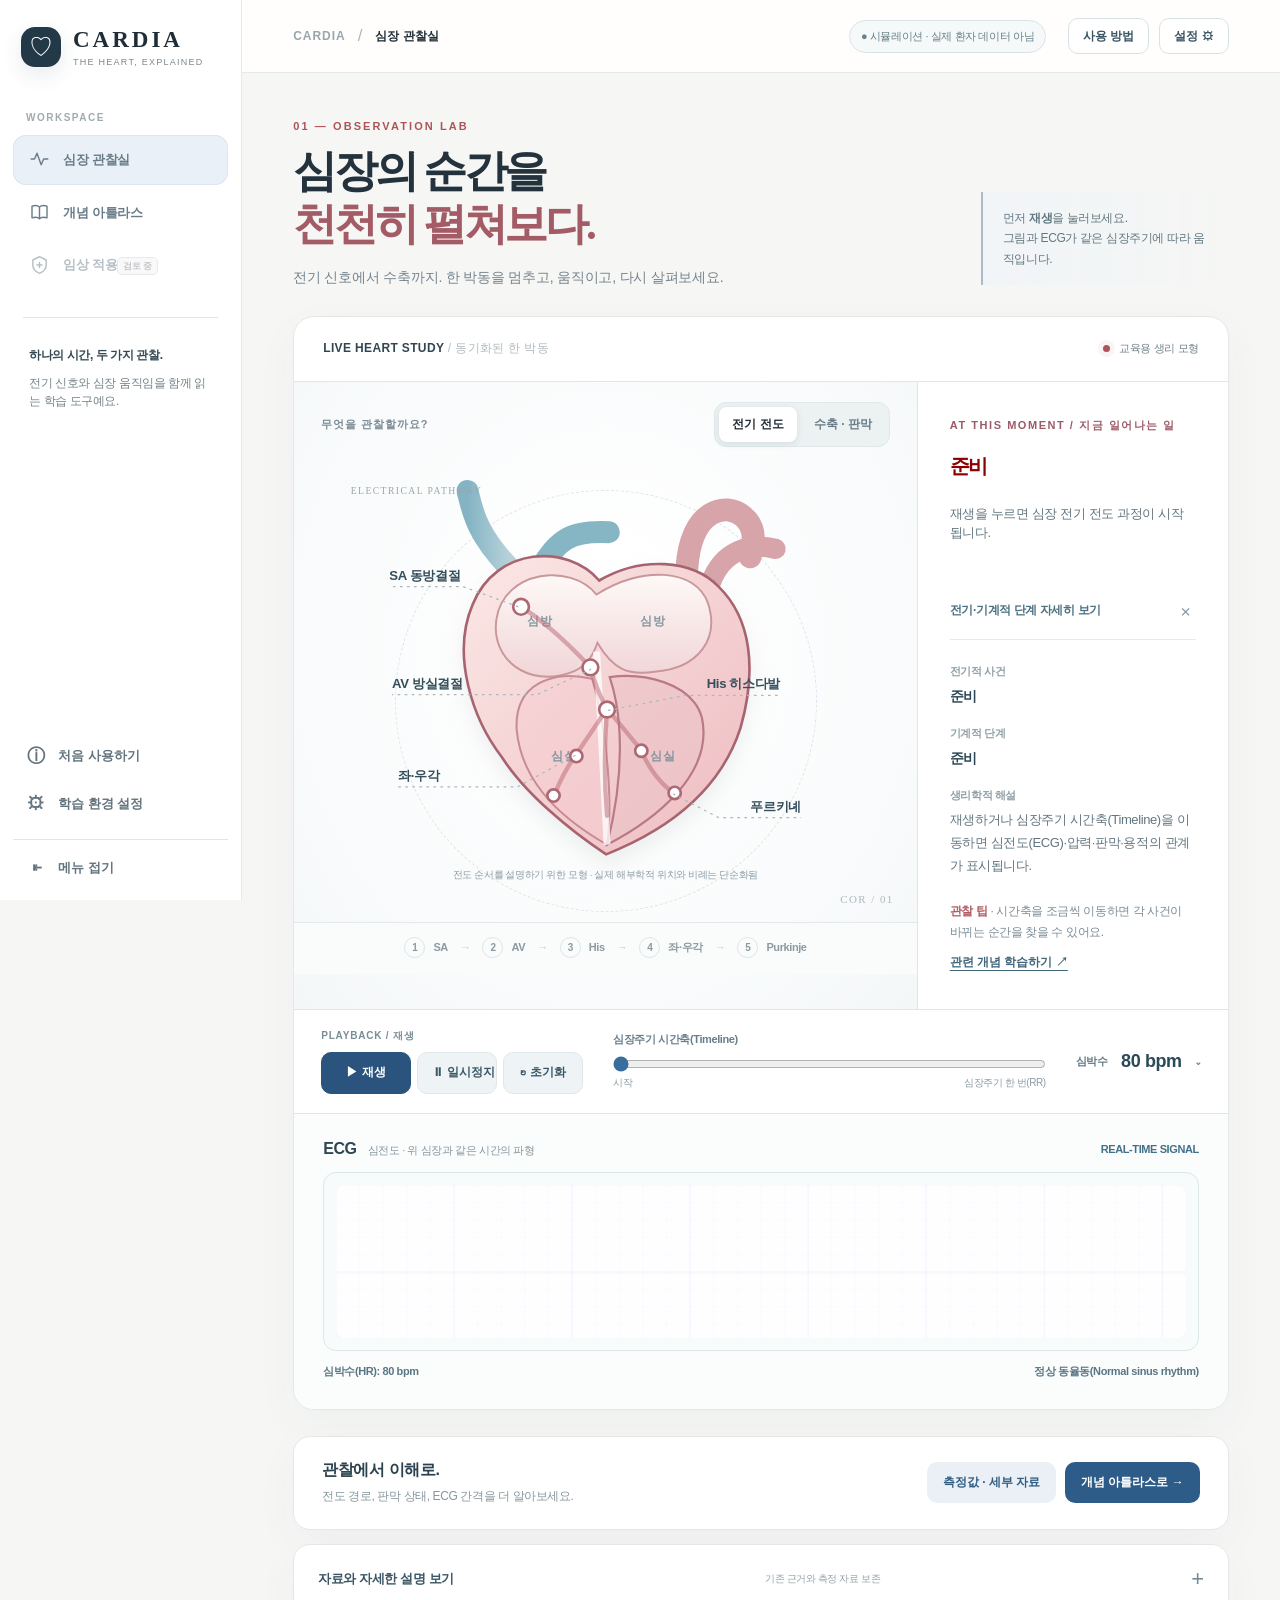
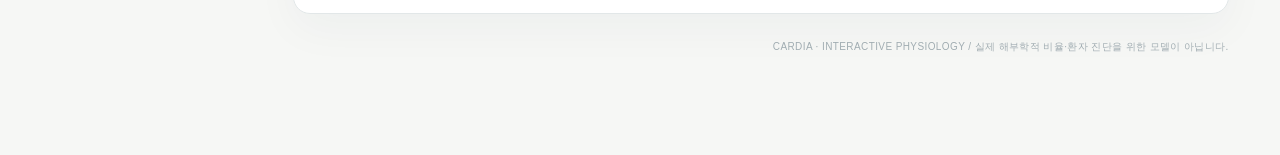
==== prototypes/cardia-v8/index.html @ 33bb4a66 "feat(cardia): add v8 complete interactive preview with inquiry-based learning" ====
<!DOCTYPE html>

<html lang="ko">
<head>
<meta charset="utf-8"/>
<meta content="width=device-width, initial-scale=1.0" name="viewport"/>
<title>CARDIA v7 · New Canvas · Interactive Preview</title>
<style data-original="style.css">

*{box-sizing:border-box}

html,body{margin:0;min-height:100%}

body{
font-family:Arial,"Malgun Gothic",sans-serif;
background:#f4f5f7;
color:#222;
}

.app{
width:100%;
max-width:1500px;
margin:0 auto;
padding:12px 18px 14px;
}

.header{text-align:center;margin-bottom:9px}
.header h1{
margin:0 0 2px;
font-size:clamp(22px,2.1vw,30px);
line-height:1.15;
}
.header p{
margin:0;
color:#666;
font-size:clamp(13px,1.15vw,17px);
}

.main-container{
display:flex;
flex-direction:column;
gap:10px;
}

.card{
background:#fff;
border-radius:10px;
padding:11px 12px;
box-shadow:0 2px 8px rgba(0,0,0,.07);
}

.card h2{
margin:0 0 7px;
padding-bottom:6px;
font-size:16px;
border-bottom:1px solid #ddd;
}

/* =======================
TOP VISUAL AREA
======================= */

.visual-grid{
display:grid;
grid-template-columns:minmax(0,2.15fr) minmax(300px,.85fr);
gap:10px;
align-items:stretch;
}

/* =======================
ECG PANEL
======================= */

.ecg-panel{
min-width:0;
overflow:hidden;
}

.ecg-wrapper{
width:100%;
overflow:hidden;
border-radius:7px;
}

#ecgCanvas{
width:100%;
height:clamp(165px,18vh,205px);
display:block;
background:#111;
border-radius:7px;
box-shadow:inset 0 0 16px rgba(0,255,136,.15);
}

.ecg-info{
display:flex;
justify-content:space-between;
align-items:center;
gap:10px;
margin-top:8px;
font-size:14px;
font-weight:bold;
}

#rhythmStatus{
color:#8b0000;
text-align:right;
}

.ecg-interpretation{
width:100%;
margin:8px auto 0;
display:flex;
gap:4px;
flex-wrap:nowrap;
overflow:hidden;
}

.ecg-item{
min-width:0;
padding:5px 6px;
border-radius:5px;
background:#f5f5f5;
font-size:clamp(9px,.78vw,12px);
white-space:nowrap;
flex:1 1 0;
text-align:center;
}

.ecg-label{
font-weight:bold;
margin-right:3px;
color:#8b0000;
}

.ecg-item.ecg-active{
background:#ffe7e7;
box-shadow:0 0 0 1px rgba(139,0,0,.15);
}

.ecg-item{
border:0;
text-align:left;
font-family:inherit;
color:inherit;
cursor:pointer;
}

.ecg-item:hover{
background:#f2f2f2;
}

.ecg-item:focus-visible{
outline:2px solid #777;
outline-offset:1px;
}

.ecg-item.ecg-selected{
background:#e9eef5;
box-shadow:0 0 0 1px rgba(70,90,120,.22);
}

.ecg-item.ecg-active.ecg-selected{
background:linear-gradient(90deg,#ffe7e7,#e9eef5);
}

.ecg-explanation{
margin-top:8px;
padding:8px 9px;
border:1px solid #e1e1e1;
border-radius:7px;
background:#fafafa;
}

.ecg-explanation-header{
display:flex;
justify-content:space-between;
align-items:baseline;
gap:10px;
}

.ecg-explanation-header span{
font-size:10px;
color:#777;
}

.ecg-explanation-header strong{
font-size:12px;
color:#333;
}

.ecg-explanation p{
margin:5px 0 6px;
font-size:10px;
line-height:1.45;
color:#555;
}

.ecg-explanation-link{
display:flex;
justify-content:space-between;
gap:8px;
font-size:10px;
}

.ecg-explanation-link span{
color:#888;
}

.ecg-explanation-link strong{
color:#8b0000;
}

/* =======================
EMBEDDED CONTROL PANEL
======================= */

.embedded-control-panel{
margin-top:9px;
padding:8px 9px 7px;
border:1px solid #e1e1e1;
border-radius:8px;
background:#fafafa;
}

.main-buttons{
display:flex;
justify-content:center;
gap:3px;
}

button{
padding:7px 19px;
margin:0 2px;
border:0;
border-radius:7px;
background:#333;
color:#fff;
font-size:13px;
cursor:pointer;
transition:.2s;
}

button:hover{background:#555}

.control-title{
margin:0 0 5px;
font-weight:bold;
font-size:14px;
text-align:center;
}

.timeline{margin-top:7px}

#timeSlider{
display:block;
width:94%;
margin:0 auto;
cursor:pointer;
}

.timeline-labels{
width:94%;
margin:2px auto 0;
display:flex;
justify-content:space-between;
font-size:10px;
color:#777;
}

.heart-rate-control{
margin-top:7px;
text-align:center;
}

.heart-rate-slider-wrap{
position:relative;
width:94%;
height:18px;
margin:auto;
}

#heartRateSlider{
position:absolute;
left:0;
top:0;
z-index:3;
width:100%;
margin:0;
cursor:pointer;
}

.normal-range-track{
position:absolute;
left:calc(7px + (100% - 14px) * 0.2);
width:calc((100% - 14px) * 0.2666667);
top:50%;
height:0;
z-index:1;
pointer-events:none;
}

.normal-range-fill{display:none}

.normal-range-track:before,
.normal-range-track:after{
content:"";
position:absolute;
top:-6px;
width:2px;
height:16px;
background:#4d8df7;
border-radius:2px;
}

.normal-range-track:before{left:0}
.normal-range-track:after{right:0}

.heart-rate-scale{
position:relative;
width:94%;
height:16px;
margin:2px auto 0;
font-size:10px;
color:#777;
}

.heart-rate-scale span{
position:absolute;
top:0;
white-space:nowrap;
}

.scale-30{
left:7px;
}

.scale-60{
left:calc(7px + (100% - 14px) * 0.2);
transform:translateX(-50%);
}

.scale-100{
left:calc(7px + (100% - 14px) * 0.4666667);
transform:translateX(-50%);
}

.scale-180{
left:calc(100% - 7px);
transform:translateX(-100%);
}

.normal-range-label{
margin-top:0;
font-size:11px;
color:#666;
}

#heartRateValue{
display:block;
margin-top:1px;
font-size:15px;
color:#8b0000;
}

/* =======================
HEART
======================= */

.heart-panel{
min-width:0;
text-align:center;
display:flex;
flex-direction:column;
align-items:center;
}

#heartSVG{
width:min(100%,390px);
height:auto;
max-height:390px;
}

#heartShape{
fill:#f8d7da;
stroke:#8b0000;
stroke-width:5;
}

#atriaRegion,#ventricleRegion{
fill:#f8d7da;
stroke:#8b0000;
stroke-width:3;
opacity:.85;
transition:fill .2s ease,opacity .2s ease;
}

#heartSVG circle[id]{
fill:#fff;
stroke:#333;
stroke-width:3;
transition:fill .15s ease,stroke .15s ease;
}

#heartSVG line{
stroke:#444;
stroke-width:5;
stroke-linecap:round;
transition:stroke .15s ease,stroke-width .15s ease;
}

#heartSVG text{
font-size:18px;
font-weight:bold;
fill:#333;
}

#atriaLabel,#ventricleLabel{
font-size:16px;
fill:#555;
pointer-events:none;
}

.active-node{
fill:#ffd700!important;
stroke:#ff6600!important;
stroke-width:5!important;
}

.active-path{
stroke:#ff0000!important;
stroke-width:8!important;
}

.conduction-pulse,
.conduction-branch-pulse{
fill:#fff200;
stroke:#ff6600;
stroke-width:3;
pointer-events:none;
filter:drop-shadow(0 0 5px rgba(255,180,0,.8));
transition:opacity .08s linear;
}

.atria-active{fill:#ffd6a5!important;opacity:1!important}
.ventricles-active{fill:#ef9a9a!important;opacity:1!important}
.ventricles-recovery{fill:#f5c6cb!important;opacity:.95!important}

/* =======================
NEW INFORMATION AREA
======================= */

.info-grid{
display:grid;
grid-template-columns:minmax(0,1.25fr) minmax(0,1.75fr);
gap:10px;
}

.placeholder-panel{
min-height:128px;
}

.placeholder-panel h2{
font-size:15px;
}

.measurement-list{
display:grid;
grid-template-columns: minmax(0,1fr) minmax(0,1fr);
gap:5px 12px;
}

.measurement-list .measurement-item{
display:block;
min-width:0;
padding:6px 7px;
background:#f7f7f7;
border-radius:5px;
font-size:12px;
}

.measurement-row{
display:flex;
justify-content:space-between;
align-items:center;
gap:8px;
}

.measurement-list strong{
color:#777;
}

.measurement-list small{
display:block;
margin-top:2px;
font-size:9px;
line-height:1.2;
color:#999;
white-space:nowrap;
}

.placeholder-note{
margin:7px 0 0;
font-size:10px;
color:#999;
}

.event-flow{
display:flex;
align-items:center;
justify-content:center;
gap:8px;
min-height:45px;
}

.event-item{
padding:7px 12px;
border:1px solid #ddd;
border-radius:6px;
background:#f7f7f7;
font-size:12px;
font-weight:bold;
white-space:nowrap;
transition:background .12s ease, box-shadow .12s ease, border-color .12s ease;
}

.event-item.event-active{
background:#ffe7e7;
border-color:#d9a0a0;
box-shadow:0 0 0 1px rgba(139,0,0,.12);
}

.event-flow>span{
color:#888;
font-size:14px;
}

.event-ecg-row{
margin-top:7px;
padding:6px 9px;
background:#f7f7f7;
border-radius:5px;
display:flex;
justify-content:space-between;
font-size:12px;
}

.event-ecg-row strong{color:#8b0000}

.event-sync-status{
margin:6px 0 0;
font-size:10px;
color:#777;
}

/* =======================
CURRENT PHASE
======================= */

.phase-panel{
min-height:175px;
padding:16px 18px;
display:flex;
flex-direction:column;
justify-content:flex-start;
}

.phase-panel h2{
margin:0 0 11px;
padding-bottom:7px;
}

#phaseTitle{
font-size:clamp(19px,1.6vw,24px);
font-weight:bold;
margin-bottom:11px;
color:#8b0000;
line-height:1.25;
}

#phaseDescription{
margin:0 0 14px;
font-size:clamp(13px,1vw,15px);
line-height:1.5;
max-width:1100px;
}

.phase-ecg-link{
margin-top:auto;
padding:9px 12px;
border-radius:7px;
background:#f8f8f8;
display:flex;
justify-content:space-between;
align-items:center;
font-size:13px;
min-height:36px;
}

.phase-ecg-link span{color:#666}
#phaseECG{color:#8b0000}

/* =======================
RESPONSIVE
======================= */

@media(min-width:900px){
.visual-grid{
min-height:52vh;
}
.ecg-panel,.heart-panel{
height:100%;
}
}

@media(max-width:899px){
.visual-grid{
grid-template-columns:1fr;
}
.info-grid{
grid-template-columns:1fr;
}
.heart-panel{
min-height:360px;
}
}

@media(max-width:700px){
.app{padding:9px}
.visual-grid,.info-grid{gap:8px}
.card{padding:10px}
.ecg-info{font-size:12px}
.ecg-interpretation{overflow-x:auto}
.ecg-item{flex:0 0 auto;font-size:11px}
#ecgCanvas{height:155px}
.event-flow{justify-content:flex-start;overflow-x:auto}
.event-item{flex:0 0 auto}
.ecg-explanation-header{align-items:flex-start;flex-direction:column;gap:2px}
.main-buttons{flex-wrap:wrap}
}


/* =======================
v1.6 UI PATCH 2
Compact Controller + ECG View
======================= */

.ecg-panel {
    display: flex;
    flex-direction: column;
}

#ecgCanvas {
    /* More vertical room for the actual ECG display */
    height: clamp(220px, 25vh, 285px);
}

/* Controller is compact and horizontal */
.embedded-control-panel.compact-controller {
    margin-top: 10px;
    padding: 7px 9px;
}

.controller-layout {
    display: grid;
    grid-template-columns: 76px minmax(0, 1fr);
    gap: 10px;
    align-items: center;
}

.controller-buttons {
    display: flex;
    flex-direction: column;
    gap: 3px;
}

.controller-buttons button {
    width: 100%;
    min-height: 27px;
    padding: 4px 5px;
    margin: 0;
    font-size: 11px;
    border-radius: 5px;
}

.controller-sliders {
    min-width: 0;
}

.controller-sliders .control-title {
    margin: 0 0 2px;
    font-size: 12px;
}

.controller-sliders .timeline {
    margin: 0;
}

.controller-sliders #timeSlider {
    width: 100%;
    height: 13px;
    margin: 0;
}

.controller-sliders .timeline-labels {
    width: 100%;
    height: 11px;
    margin: 0;
    font-size: 8px;
}

.controller-sliders .heart-rate-control {
    margin-top: 2px;
}

.controller-sliders .heart-rate-slider-wrap {
    height: 15px;
}

.controller-sliders #heartRateSlider {
    height: 13px;
}

.controller-sliders .heart-rate-scale {
    width: 94%;
    height: 12px;
    margin: 0 auto;
    font-size: 8px;
}

.controller-sliders .normal-range-track::before,
.controller-sliders .normal-range-track::after {
    top: -5px;
    height: 14px;
}

.controller-sliders .normal-range-label {
    margin-top: 0;
    font-size: 9px;
    line-height: 1.1;
}

.controller-sliders #heartRateValue {
    margin-top: 0;
    font-size: 13px;
    line-height: 1.1;
}

/* Keep the lower placeholder area compact but visible */
.info-grid {
    gap: 10px;
}

.placeholder-panel {
    min-height: 115px;
}

@media (min-width: 900px) {
    .visual-grid {
        min-height: 0;
    }

    .ecg-panel {
        min-height: 0;
    }

    .heart-panel {
        min-height: 0;
    }
}

@media (max-width: 899px) {
    .controller-layout {
        grid-template-columns: 1fr;
    }

    .controller-buttons {
        flex-direction: row;
        justify-content: center;
    }

    .controller-buttons button {
        width: auto;
        min-width: 75px;
    }
}

@media (max-width: 700px) {
    #ecgCanvas {
        height: 175px;
    }
}


/* v1.9: mode only changes the heart diagram; existing ECG UI is preserved. */
.heart-mode-switch{display:flex;gap:4px;padding:3px;border-radius:9px;background:#edf0f4;width:min(100%,300px);margin:3px auto 9px}
.heart-mode-switch button{flex:1;padding:7px 8px;margin:0;border-radius:7px;background:transparent;color:#35404b;font-weight:700;font-size:12px}
.heart-mode-switch button.mode-active{background:#fff;box-shadow:0 1px 3px #0002;color:#172a44}
.heart-mode-switch button:focus-visible{outline:3px solid #3778b6;outline-offset:2px}
#heartSVG[hidden],.mechanical-view[hidden]{display:none!important}
.mechanical-view{width:100%;max-width:420px;margin:0 auto;min-width:0}
#mechanicalSVG{width:100%;height:auto;max-height:350px;overflow:visible;display:block}
#mechanicalSVG .chamber-blue{fill:#d7eefa;stroke:#2078ab;stroke-width:3}
#mechanicalSVG .chamber-red{fill:#f9dddd;stroke:#b54d4d;stroke-width:3}
#mechanicalSVG .chamber text{font-weight:700;fill:#283643;font-size:19px;text-anchor:middle;pointer-events:none}
#mechanicalSVG .flow-tract path{fill:none;stroke-width:9;stroke-linecap:round;stroke-linejoin:round;opacity:.70}
#mechanicalSVG .flow-deoxygenated path{stroke:#328bbd}
#mechanicalSVG .flow-oxygenated path{stroke:#bd5252}
#mechanicalSVG .valve-segment{stroke:#6c7580;stroke-width:8;stroke-linecap:round}
#mechanicalSVG .valve-segment.valve-open{stroke:#228a61;stroke-width:6;stroke-dasharray:6 9}
#mechanicalSVG .valve-segment.valve-closed{stroke:#bd4d4d;stroke-width:9;stroke-dasharray:none}
#mechanicalSVG .flow-dot{opacity:0;pointer-events:none}
#mechanicalSVG .blue-dot{fill:#126ca8;stroke:#fff;stroke-width:1.5}
#mechanicalSVG .red-dot{fill:#b72c46;stroke:#fff;stroke-width:1.5}
#mechanicalSVG .model-caption{font-size:13px;fill:#687586}
#mechanicalSVG .flow-target{font-size:12px;fill:#485464}
.mechanical-readout{padding:8px 9px;border:1px solid #e0e7ee;border-radius:8px;background:#fafcfe;text-align:left}
.mechanical-readout>strong{display:block;color:#172a44;font-size:13px}
.mechanical-readout>p{margin:5px 0;color:#45556a;font-size:11px;line-height:1.45}
.mechanical-stats{display:grid;grid-template-columns:1fr 1fr;gap:5px;margin-top:5px;font-size:11px;color:#1b394d}
.mechanical-stats span{padding:5px 6px;background:#ecf3f8;border-radius:5px}
.mechanical-readout .mechanical-disclaimer{font-size:10px;color:#727c85;margin-bottom:0}
@media(max-width:400px){.mechanical-stats{grid-template-columns:1fr}}


/* v1.10 Patch 3: opt-in chart AFTER the protected v1.9 UI. */
.wiggers-panel{min-width:0;max-width:100%;overflow:hidden}
.wiggers-summary{display:flex;align-items:center;justify-content:space-between;flex-wrap:wrap;column-gap:16px;row-gap:5px;cursor:pointer;list-style:revert;padding:3px 5px;min-height:35px;color:#193e5a}
.wiggers-summary:focus-visible{outline:3px solid #3778b6;outline-offset:3px;border-radius:5px}
.wiggers-summary-title{font-weight:700;font-size:16px}
.wiggers-optional{font-size:11px;font-weight:400;color:#526779;background:#eaf1f7;padding:3px 7px;border-radius:12px;margin-left:6px;white-space:nowrap}
.wiggers-summary-hint{font-size:12px;color:#58697b}
.wiggers-body{max-width:100%;min-width:0;padding-top:8px}
.wiggers-disclaimer{font-size:12px;line-height:1.5;margin:0 1px 8px;color:#445569}
.wiggers-legend{display:flex;flex-wrap:wrap;gap:5px 16px;padding:7px 9px;margin-bottom:7px;background:#f5f8fb;border-radius:6px}
.wiggers-key{display:inline-flex;align-items:center;gap:7px;font-size:12px;color:#27374a;white-space:nowrap}
.wiggers-key-line{display:inline-block;width:19px;min-width:19px;border-top:3px solid currentColor}
.wiggers-chart-scroll{min-width:0;max-width:100%;width:100%;overflow-x:auto;overflow-y:hidden;border:1px solid #e2e8ef;border-radius:7px;background:white}
.wiggers-chart-scroll:focus-visible{outline:3px solid #3778b6;outline-offset:2px}
#wiggersChart{display:block;width:100%;min-width:720px;height:auto;min-height:260px}
.wiggers-band{fill:#f8fafc;stroke:#e5ebf1;stroke-width:1}
.wiggers-axis line{stroke:#cdd8e2;stroke-width:1;stroke-dasharray:3 6}
.wiggers-plot-labels text{font-size:12px;font-weight:600;fill:#465c74}
.wiggers-trace{stroke-width:3.1}
.wig-ecg{color:#1676b9;stroke:#1676b9}
.wig-la{color:#409b82;stroke:#409b82}
.wig-lv{color:#ca5654;stroke:#ca5654}
.wig-ao{color:#b18826;stroke:#b18826}
.wig-vol{color:#805eb5;stroke:#805eb5}
.wiggers-event-line{stroke:#637a91;stroke-width:1.35;stroke-dasharray:5 6;opacity:.64}
.wiggers-event-dot{fill:#40586c;stroke:white;stroke-width:1.2}
.wiggers-cursor{stroke:#233d5b;stroke-width:2;pointer-events:none;stroke-dasharray:3 2}
.wiggers-event-key{display:flex;flex-wrap:wrap;gap:5px 17px;font-size:11px;color:#526276;margin:7px 1px}
.wiggers-event-key span::before{content:"◆";color:#40586c;padding-right:5px;font-size:9px}
.wiggers-status{display:flex;flex-wrap:wrap;gap:5px 15px;align-items:center;border-radius:7px;background:#eef4f9;padding:8px 10px;font-size:12px;color:#23435a}
.wiggers-status strong{font-size:13px}
.wiggers-footnote{font-size:11px;color:#6b7786;line-height:1.5;margin:7px 1px 2px}
@media(max-width:600px){
 .wiggers-summary{align-items:flex-start}
 .wiggers-summary-hint{font-size:11px}
 .wiggers-optional{display:inline-block;margin-top:4px}
 .wiggers-status{flex-direction:column;align-items:flex-start}
}


/* v1.10 Patch 4 — nonmodal help is a sibling of <details>, not inside <summary>. */
.wiggers-shell{position:relative;min-width:0;max-width:100%}
.wiggers-shell .wiggers-summary{padding-right:50px}
.wiggers-help-button{position:absolute;right:22px;top:15px;z-index:2;
 width:27px;height:27px;border:1px solid #6d869b;border-radius:50%;background:#f3f8fc;
 color:#27455f;font-size:17px;font-weight:700;line-height:1;cursor:pointer}
.wiggers-help-button:hover{background:#e3f0fb}
.wiggers-help-button:focus-visible,.wiggers-help-heading button:focus-visible{
 outline:3px solid #3778b6;outline-offset:2px}
.wiggers-help-popover{position:absolute;z-index:10;right:9px;top:50px;
 width:min(430px,calc(100% - 18px));max-height:min(70vh,540px);overflow-y:auto;
 padding:13px 15px;background:#fff;border:1px solid #9bafc1;border-radius:9px;
 box-shadow:0 6px 25px #1b2e4540;color:#22374d;font-size:12px;line-height:1.55}
.wiggers-help-popover[hidden]{display:none!important}
.wiggers-help-heading{display:flex;justify-content:space-between;align-items:center;gap:10px;font-size:14px}
.wiggers-help-heading button{min-width:29px;min-height:29px;border:0;border-radius:5px;
 background:#eaf1f7;color:#243e53;font-size:21px;cursor:pointer}
.wiggers-help-popover p{margin:9px 0}
.wiggers-help-popover ol{margin:8px 0;padding-left:21px}
.wiggers-help-popover li+li{margin-top:5px}
.wiggers-learning{padding:9px 11px;border:1px solid #dce7f0;border-radius:7px;
 background:#f8fbfd;color:#263f54;margin-top:9px;font-size:12px;line-height:1.55}
.wiggers-learning h3{font-size:13px;margin:0 0 5px}
.wiggers-learning p{margin:5px 0}
.wiggers-learning .wiggers-learning-limit{font-size:11px;color:#56687a;margin-top:8px}
@media(max-width:600px){
 .wiggers-help-button{right:20px;top:15px;min-width:28px;min-height:28px}
 /* Fixed to viewport: inherited v1.9 page overflow can shift the panel left. */
 .wiggers-help-popover{position:fixed;left:12px;right:12px;top:12vh;width:auto;
  max-height:70vh;max-height:70dvh;z-index:100}
}


/* v1.10 Patch 5 — optional medical/nursing learning and reference popovers */
.header-tools{display:flex;justify-content:center;flex-wrap:wrap;gap:7px;margin-top:7px}
.header-tools button{cursor:pointer;min-height:29px;padding:4px 11px;background:#eff4f9;border:1px solid #a9bbc9;border-radius:7px;color:#28465b;font-size:12px;font-weight:700}
.header-tools button:hover{background:#dfedf9}
.header-tools button:focus-visible,.learning-preset-row button:focus-visible,.learning-deep-dive summary:focus-visible,.info-panel button:focus-visible{outline:3px solid #3778b6;outline-offset:2px}
.learning-scenario-panel{border:1px solid #d6e3ef;background:#f8fbff;border-radius:8px;padding:10px 12px;margin:2px 0 10px;line-height:1.55;color:#28435b}
.learning-scenario-panel h3{font-size:13px;margin:0 0 8px}
.learning-scenario-panel strong{display:block;font-size:13px;margin-top:7px}
.learning-scenario-panel p{margin:5px 0;font-size:12px}
.learning-scenario-panel .learning-boundary{font-size:11px;color:#5a6b7c}
.learning-preset-row{display:flex;flex-wrap:wrap;gap:6px}
.learning-preset-row button{border:1px solid #9cb4c9;border-radius:6px;background:white;padding:7px 9px;color:#244961;font-size:12px;font-weight:600;cursor:pointer;min-height:32px}
.learning-preset-row button.learning-preset-active{background:#dfeffc;border-color:#23679a;box-shadow:inset 0 0 0 1px #23679a}
.learning-deep-dive{margin:9px 0;border:1px solid #cbdce9;border-radius:7px;background:#fff;min-width:0}
.learning-deep-dive summary{cursor:pointer;font-size:13px;font-weight:700;padding:11px;color:#234965;line-height:1.5}
.learning-detail{padding:2px 13px 13px;border-top:1px solid #e4edf4;font-size:12px;line-height:1.65;color:#32495b}
.learning-detail h3{margin:9px 0;font-size:14px}
.learning-detail h4{margin:12px 0 4px;font-size:12px;color:#245276}
.learning-detail p{margin:4px 0}
.info-panel{position:fixed;z-index:120;top:80px;right:18px;left:auto;width:min(650px,calc(100vw - 30px));max-height:calc(100vh - 95px);max-height:calc(100dvh - 95px);overflow:auto;padding:15px 17px;background:#fff;border:1px solid #a1b5c7;border-radius:11px;color:#293e50;box-shadow:0 12px 35px #162c4760;font-size:12px;line-height:1.6}
.info-panel[hidden]{display:none!important}
.info-panel-head{display:flex;align-items:center;justify-content:space-between;gap:12px;position:sticky;top:-15px;margin:-15px -17px 12px;padding:12px 16px;background:#f6f9fc;border-bottom:1px solid #d9e5ed;z-index:1}
.info-panel-head h2{margin:0;font-size:16px;color:#1d4663}
.info-panel-head button{cursor:pointer;border:0;background:#e7eff7;color:#1e405b;border-radius:6px;font-size:23px;min-width:32px;min-height:32px}
.info-panel-intro,.info-panel-disclaimer{color:#586b7a}
.patch-group,.guide-section{padding:8px 0;border-bottom:1px solid #e5ecf1}
.patch-group h3,.guide-section h3{margin:2px 0 6px;color:#265371;font-size:13px}
.patch-group p,.guide-section p{margin:6px 0}
@media(max-width:600px){
 .header-tools{margin-top:6px}
 .info-panel{left:12px;right:12px;top:65px;width:auto;max-height:calc(100vh - 80px);max-height:calc(100dvh - 80px);padding:12px}
 .info-panel-head{margin:-12px -12px 10px;top:-12px;padding:10px 12px}
 .learning-preset-row button{flex:1 1 140px}
 .learning-scenario-panel{padding:9px}
}


/* =============================================================
   v1.11: Progressive enhancement. Nothing below applies until
   dashboard-v111.js successfully moves original DOM controls/views.
   ============================================================== */
.dashboard-active .main-container{gap:0}
.dashboard-active .dashboard-v111{display:flex;flex-direction:column;gap:9px;min-width:0}
.dashboard-active .dashboard-v111 > *{min-width:0;max-width:100%}
.dashboard-active .dashboard-commands{padding:8px 12px;display:flex;flex-direction:column;gap:6px}
.dashboard-active .dashboard-commands .embedded-control-panel{padding:0;margin:0}
.dashboard-active .dashboard-commands .controller-layout{
  grid-template-columns:minmax(175px,205px) minmax(0,1fr);align-items:center;gap:14px}
.dashboard-active .dashboard-commands .controller-buttons{flex-direction:row;gap:5px}
.dashboard-active .dashboard-commands .controller-buttons button{
  min-height:35px;min-width:0;font-size:12px}
.dashboard-active .dashboard-presets{display:flex;align-items:center;justify-content:flex-end;
  gap:8px;border-top:1px solid #e4ebf1;padding-top:5px;min-width:0}
.dashboard-active .dashboard-presets-label{font-weight:700;font-size:12px;white-space:nowrap;color:#315169}
.dashboard-active .dashboard-presets .learning-preset-row{gap:6px}
.dashboard-active .dashboard-presets .learning-preset-row button{min-height:31px;padding:4px 10px}
.dashboard-active .dashboard-v111 .dashboard-primary>.ecg-panel{min-height:0;padding:10px 12px}
.dashboard-active .dashboard-v111 .dashboard-primary>.ecg-panel #ecgCanvas{
  height:clamp(145px,19vh,195px)}
.dashboard-active .dashboard-v111 .dashboard-primary>.ecg-panel .ecg-explanation{padding:6px 9px}
.dashboard-active .dashboard-workspace{
  display:grid;grid-template-columns:minmax(0,1.96fr) minmax(310px,1fr);
  gap:9px;align-items:start;min-width:0}
.dashboard-active .dashboard-visual,.dashboard-active .dashboard-inspector{
  min-width:0;max-width:100%;height:100%;padding:10px 12px}
.dashboard-active .dashboard-visual .heart-mode-switch{
  width:100%;max-width:none;margin:0 0 9px;display:flex;gap:5px}
.dashboard-active .dashboard-visual .heart-mode-switch button{
  flex:1;min-height:38px;font-size:13px;cursor:pointer}
.dashboard-active .dashboard-visual .heart-mode-switch button:focus-visible{
  outline:3px solid #3778b6;outline-offset:2px}
.dashboard-active .dashboard-stage{min-width:0;max-width:100%}
.dashboard-active .dashboard-stage>.heart-panel{
  width:100%;box-shadow:none;padding:4px 2px 0;max-width:100%;min-width:0}
.dashboard-active .dashboard-stage>.heart-panel #heartSVG{
  width:min(100%,315px);max-height:315px}
.dashboard-active .dashboard-stage>.heart-panel #mechanicalSVG{
  width:min(100%,365px);max-height:320px}
.dashboard-active .dashboard-stage[data-view="wiggers"]>.heart-panel{display:none}
.dashboard-active .dashboard-stage:not([data-view="wiggers"])>.wiggers-shell{display:none}
.dashboard-active .dashboard-stage>.wiggers-shell{max-width:100%;min-width:0}
.dashboard-active .dashboard-stage .wiggers-panel{
  padding:6px;box-shadow:none;border:1px solid #e1e9f1}
.dashboard-active .dashboard-stage #wiggersChart{min-width:720px}
.dashboard-active .dashboard-stage .wiggers-disclaimer{
  font-size:11px;margin:4px 1px 6px}
.dashboard-active .dashboard-stage .learning-scenario-panel{
  padding:7px 9px;margin:4px 0 7px}
.dashboard-active .dashboard-stage .learning-scenario-panel .learning-preset-row{
  display:none} /* same original buttons are now shared above */
.dashboard-active .dashboard-stage .learning-scenario-panel h3{display:none}
.dashboard-active .dashboard-stage .learning-scenario-panel p{font-size:11px}
.dashboard-active .dashboard-stage .wiggers-footnote{font-size:10px}
.dashboard-active .dashboard-inspector{
  display:flex;flex-direction:column;gap:9px;align-self:stretch}
.dashboard-active .dashboard-inspector-heading{
  font-size:16px;margin:0;border-bottom:1px solid #dce6ef;padding-bottom:8px}
.dashboard-active .dashboard-statuses{display:grid;grid-template-columns:minmax(0,1fr) minmax(0,1fr);gap:6px}
.dashboard-active .dashboard-statuses>div{background:#f0f6fb;padding:8px;border-radius:7px;min-width:0}
.dashboard-active .dashboard-statuses span{display:block;color:#5c7082;font-size:11px}
.dashboard-active .dashboard-statuses strong{display:block;font-size:13px;color:#234766;line-height:1.4;overflow-wrap:anywhere}
.dashboard-active .dashboard-inspector .phase-panel{
  margin:0;min-height:0;padding:8px;box-shadow:none;border:1px solid #e4ebf0}
.dashboard-active .dashboard-inspector .phase-panel h2{font-size:12px;margin:0 0 7px;padding-bottom:4px}
.dashboard-active .dashboard-inspector #phaseTitle{font-size:16px;margin-bottom:5px}
.dashboard-active .dashboard-inspector #phaseDescription{font-size:12px;margin-bottom:7px;line-height:1.45}
.dashboard-active .dashboard-inspector .phase-ecg-link{min-height:29px;padding:6px 8px;font-size:11px}
.dashboard-active .dashboard-clinical{border:1px solid #d9e4ec;background:#f8fbfe;border-radius:8px;padding:9px}
.dashboard-active .dashboard-clinical h3{font-size:13px;margin:0 0 3px;color:#224d69}
.dashboard-active .dashboard-clinical p{font-size:12px;line-height:1.5;margin:0 0 8px}
.dashboard-active .dashboard-clinical .dashboard-caution{font-size:10px;color:#617383;margin:6px 0 0}
.dashboard-active .dashboard-inspector>.event-panel{
  min-height:0;padding:7px 8px;box-shadow:none;border:1px solid #e4ebf0}
.dashboard-active .dashboard-inspector>.event-panel h2{font-size:12px}
.dashboard-active .dashboard-inspector .event-flow{
  gap:3px;justify-content:flex-start;min-height:30px;overflow-x:auto;max-width:100%}
.dashboard-active .dashboard-inspector .event-item{
  font-size:10px;padding:4px 6px;flex:0 0 auto}
.dashboard-active .dashboard-inspector .event-flow>span{font-size:11px;flex:0 0 auto}
.dashboard-active .dashboard-inspector .event-ecg-row{margin-top:3px;padding:4px}
.dashboard-active .dashboard-inspector .event-sync-status{margin:3px 0}
.dashboard-active .dashboard-inspector>.learning-deep-dive{margin:0}
.dashboard-active .dashboard-inspector .learning-deep-dive summary{
  font-size:13px;padding:9px;line-height:1.5}
.dashboard-active .dashboard-v111>.measurements-panel{
  min-height:0;padding:9px 12px}
.dashboard-active .dashboard-v111>.measurements-panel h2{margin-bottom:6px;font-size:14px}
.dashboard-active .dashboard-v111 .measurement-list{
  grid-template-columns:repeat(6,minmax(0,1fr));gap:6px}
.dashboard-active .dashboard-v111 .measurement-list .measurement-item{padding:6px 7px}
.dashboard-active .dashboard-v111 .measurement-row{flex-wrap:wrap;gap:3px;font-size:12px}
.dashboard-active .dashboard-v111 .measurement-list small{white-space:normal;font-size:10px}
@media(max-width:1199px){
  .dashboard-active .dashboard-workspace{grid-template-columns:minmax(0,1fr)}
  .dashboard-active .dashboard-stage>.heart-panel #heartSVG{width:min(100%,350px)}
  .dashboard-active .dashboard-inspector{height:auto}
  .dashboard-active .dashboard-v111 .measurement-list{
    grid-template-columns:repeat(3,minmax(0,1fr))}
}
@media(max-width:699px){
  .app.dashboard-active{padding:8px;max-width:100%;overflow-x:clip}
  .dashboard-active .dashboard-commands{padding:8px}
  .dashboard-active .dashboard-commands .controller-layout{
    grid-template-columns:minmax(0,1fr);gap:5px}
  .dashboard-active .dashboard-commands .controller-buttons{
    flex-direction:row;justify-content:center}
  .dashboard-active .dashboard-commands .controller-buttons button{max-width:125px}
  .dashboard-active .dashboard-presets{align-items:flex-start;flex-direction:column;gap:4px}
  .dashboard-active .dashboard-presets .learning-preset-row{display:grid;
    grid-template-columns:repeat(3,minmax(0,1fr));width:100%;min-width:0}
  .dashboard-active .dashboard-presets .learning-preset-row button{
    font-size:11px;min-height:40px;padding:5px 4px;white-space:normal}
  .dashboard-active .dashboard-v111 .dashboard-primary>.ecg-panel #ecgCanvas{height:175px}
  .dashboard-active .dashboard-statuses{grid-template-columns:repeat(2,minmax(0,1fr))}
  .dashboard-active .dashboard-v111 .measurement-list{
    grid-template-columns:repeat(2,minmax(0,1fr))}
  .dashboard-active .dashboard-visual .heart-mode-switch button{
    font-size:12px;min-width:0;padding:7px 4px}
  .dashboard-active .dashboard-stage .wiggers-summary-hint{display:none}
  .dashboard-active .dashboard-inspector .event-flow{overflow-x:auto}
  .dashboard-active .dashboard-commands,.dashboard-active .dashboard-workspace,
  .dashboard-active .dashboard-v111 .dashboard-primary>.ecg-panel{min-width:0;max-width:100%}
}


/* v1.11 UI polish: more useful room for ECG + heart visualization. */
.dashboard-active .dashboard-focus-button{
  display:none;border:1px solid #afc3d4;background:#f5f9fc;
  color:#254761;border-radius:6px;padding:5px 11px;
  font-size:12px;font-weight:700;min-height:32px;cursor:pointer;
  margin:-2px 0 6px auto}
.dashboard-active .dashboard-focus-button:focus-visible{
  outline:3px solid #3778b6;outline-offset:2px}
.dashboard-active .dashboard-v111[data-view="wiggers"] .dashboard-focus-button{
  display:block}
.dashboard-active .dashboard-v111[data-view="wiggers"][data-wiggers-focus="true"] .dashboard-workspace{
  grid-template-columns:minmax(0,1fr)}
.dashboard-active .dashboard-v111[data-view="wiggers"][data-wiggers-focus="true"] .dashboard-inspector{
  height:auto}
.dashboard-active .dashboard-v111[data-view="wiggers"] .dashboard-primary>.ecg-panel #ecgCanvas{
  height:130px}
.dashboard-active .dashboard-v111[data-view="wiggers"] .learning-scenario-panel .learning-boundary{
  display:none} /* existing clinical restrictions also remain in graph and inspector */
@media(min-width:900px){
  .dashboard-active .dashboard-commands .controller-sliders{
    display:grid;grid-template-columns:repeat(2,minmax(0,1fr));
    gap:14px;align-items:center}
  .dashboard-active .dashboard-commands .controller-sliders .heart-rate-control{
    margin-top:0}
  .dashboard-active .dashboard-commands .controller-layout{gap:10px}
  .dashboard-active .dashboard-commands .controller-buttons button{min-height:34px}
}
@media(max-width:1199px){
  .dashboard-active .dashboard-focus-button{display:none!important}
}


/* ============================================================
   v1.11.1 compact-first stabilization
   No DOM cloning, animation sampling, model, clock, or canvas
   resolution changes. All longer explanations remain in
   native keyboard-operable disclosures.
   ============================================================ */
.dashboard-active .dashboard-v111{gap:7px}
.dashboard-active .dashboard-commands{gap:4px}
.dashboard-active .dashboard-presets{flex-wrap:wrap}
.dashboard-active .dashboard-density-button{
  margin-left:auto;flex:0 0 auto;
  border:1px solid #7195ad;border-radius:7px;
  background:#f0f8fd;color:#244c68;cursor:pointer;
  font-size:12px;font-weight:700;
  min-height:34px;padding:6px 12px
}
.dashboard-active .dashboard-density-button:hover{background:#e4f1f9}
.dashboard-active .dashboard-density-button:focus-visible,
.dashboard-active .dashboard-disclosure summary:focus-visible{
  outline:3px solid #3473a6;outline-offset:2px
}
.dashboard-active .dashboard-disclosure{
  border:1px solid #dce6ee;
  border-radius:7px;background:#fff;
  max-width:100%;min-width:0
}
.dashboard-active .dashboard-disclosure summary{
  cursor:pointer;color:#2b5573;
  font-size:13px;line-height:1.45;font-weight:650;
  padding:8px 11px;min-height:35px
}
.dashboard-active .dashboard-disclosure[open]>summary{
  border-bottom:1px solid #e7edf3
}
.dashboard-active .dashboard-ecg-details{margin-top:6px}
.dashboard-active .dashboard-ecg-details .ecg-explanation{margin:0;border:0;box-shadow:none}
.dashboard-active .dashboard-inspector>.dashboard-disclosure{
  width:100%
}
.dashboard-active .dashboard-inspector .dashboard-disclosure .phase-panel,
.dashboard-active .dashboard-inspector .dashboard-disclosure .event-panel{
  box-shadow:none;border:0;border-radius:0;margin:0
}
.dashboard-active .dashboard-inspector .dashboard-event-details .event-panel{
  min-height:0;padding:8px 9px
}
.dashboard-active .dashboard-inspector .dashboard-phase-details .phase-panel{
  min-height:0;padding:8px 9px
}
.dashboard-active .dashboard-statuses{
  grid-template-columns:repeat(3,minmax(0,1fr))
}
.dashboard-active .dashboard-statuses>div{padding:7px}
.dashboard-active .dashboard-statuses strong{font-size:13px;line-height:1.35}
.dashboard-active .dashboard-v111[data-density="compact"] .dashboard-primary>.ecg-panel{
  padding:8px 12px
}
.dashboard-active .dashboard-v111[data-density="compact"] .dashboard-primary>.ecg-panel #ecgCanvas{
  height:clamp(150px,18vh,178px)
}
.dashboard-active .dashboard-v111[data-density="compact"][data-view="wiggers"] .dashboard-primary>.ecg-panel #ecgCanvas{
  height:145px
}
.dashboard-active .dashboard-v111[data-density="compact"] .dashboard-primary>.ecg-panel .ecg-info{
  margin-top:4px;font-size:13px
}
.dashboard-active .dashboard-v111[data-density="compact"] .dashboard-primary>.ecg-panel .ecg-interpretation{
  margin-top:4px
}
.dashboard-active .dashboard-v111[data-density="compact"] .dashboard-primary>.ecg-panel .ecg-item{
  min-height:30px;padding:5px 6px
}
.dashboard-active .dashboard-v111[data-density="compact"]>.measurements-panel{
  padding:6px 10px
}
.dashboard-active .dashboard-v111[data-density="compact"]>.measurements-panel h2{
  margin-bottom:4px;padding-bottom:2px;
  font-size:13px;line-height:1.3
}
.dashboard-active .dashboard-v111[data-density="compact"] .measurement-list .measurement-item{
  padding:5px 7px
}
.dashboard-active .dashboard-v111[data-density="compact"] .measurement-list small{
  display:none
}
.dashboard-active .dashboard-v111[data-density="compact"] .measurement-row{
  font-size:12px;line-height:1.25
}
.dashboard-active .dashboard-v111[data-density="compact"] .dashboard-inspector{
  gap:7px
}
.dashboard-active .dashboard-v111[data-density="compact"] .dashboard-clinical{
  padding:8px 10px
}
.dashboard-active .dashboard-v111[data-density="compact"] .dashboard-clinical p{
  margin-bottom:6px;font-size:13px;line-height:1.45
}
.dashboard-active .dashboard-v111[data-density="compact"] .dashboard-visual,
.dashboard-active .dashboard-v111[data-density="compact"] .dashboard-inspector{
  padding:8px 10px
}
.dashboard-active .dashboard-v111[data-density="compact"] .dashboard-stage>.heart-panel #heartSVG{
  width:min(100%,300px);max-height:300px
}
.dashboard-active .dashboard-v111[data-density="compact"] .dashboard-stage>.heart-panel #mechanicalSVG{
  width:min(100%,345px);max-height:315px
}
.dashboard-active .dashboard-v111[data-density="compact"] .dashboard-visual .heart-mode-switch{
  margin-bottom:5px
}
.dashboard-active .dashboard-v111[data-density="compact"] .dashboard-visual .heart-mode-switch button{
  min-height:36px
}
@media(max-width:1199px){
 .dashboard-active .dashboard-statuses{grid-template-columns:repeat(3,minmax(0,1fr))}
}
@media(max-width:699px){
 .dashboard-active .dashboard-presets .dashboard-density-button{
   margin:3px 0 0;min-height:42px;width:100%
 }
 .dashboard-active .dashboard-statuses{
   grid-template-columns:repeat(2,minmax(0,1fr))
 }
 .dashboard-active .dashboard-v111[data-density="compact"] .dashboard-primary>.ecg-panel #ecgCanvas{
   height:175px /* keep ECG legibility on touch screens */
 }
 .dashboard-active .dashboard-v111[data-density="compact"][data-view="wiggers"] .dashboard-primary>.ecg-panel #ecgCanvas{
   height:175px
 }
 .dashboard-active .dashboard-v111[data-density="compact"] .dashboard-stage>.heart-panel #heartSVG{
   width:min(100%,350px);max-height:350px
 }
 .dashboard-active .dashboard-v111[data-density="compact"] .dashboard-stage>.heart-panel #mechanicalSVG{
   width:min(100%,365px);max-height:320px
 }
}


/* Wide desktop only: place original ECG and original controls beside each other
   in compact mode, keeping the waveform at a readable ~900px width on 1366px.
   Expanded mode reverts to the comfortable full-width stacked layout. */
@media(min-width:1200px){
 .dashboard-active .dashboard-v111[data-density="compact"]{
  display:grid;
  grid-template-columns:minmax(350px,.37fr) minmax(0,1fr);
  grid-template-areas:
    "commands ecg"
    "metrics metrics"
    "workspace workspace";
  align-items:stretch;gap:7px 9px
 }
 .dashboard-active .dashboard-v111[data-density="compact"]>.dashboard-commands{
  grid-area:commands;justify-content:flex-start
 }
 .dashboard-active .dashboard-v111[data-density="compact"] .dashboard-primary>.ecg-panel{
  grid-area:ecg
 }
 .dashboard-active .dashboard-v111[data-density="compact"]>.measurements-panel{
  grid-area:metrics
 }
 .dashboard-active .dashboard-v111[data-density="compact"] .dashboard-primary>.dashboard-workspace{
  grid-area:workspace
 }
 .dashboard-active .dashboard-v111[data-density="compact"] .dashboard-commands .controller-layout{
  grid-template-columns:minmax(0,1fr);gap:6px
 }
 .dashboard-active .dashboard-v111[data-density="compact"] .dashboard-commands .controller-sliders{
  display:grid;grid-template-columns:repeat(2,minmax(0,1fr));gap:10px
 }
 .dashboard-active .dashboard-v111[data-density="compact"] .dashboard-presets{
  display:flex;flex-direction:column;align-items:stretch;
  justify-content:flex-start;gap:5px;padding-top:5px
 }
 .dashboard-active .dashboard-v111[data-density="compact"] .dashboard-presets .learning-preset-row{
  display:grid;grid-template-columns:repeat(3,minmax(0,1fr));gap:5px
 }
 .dashboard-active .dashboard-v111[data-density="compact"] .dashboard-presets .learning-preset-row button{
  white-space:normal;min-height:33px;padding:4px 3px;font-size:11px
 }
 .dashboard-active .dashboard-v111[data-density="compact"] .dashboard-density-button{
  margin:0;align-self:stretch;min-height:34px
 }
}


/* v1.12 Patch 1: opt-in guided lesson replaces, never stacks with,
   the existing clinical summary. No default first-screen height growth. */
.dashboard-active .dashboard-inspector .guided-v112-heading{
  display:flex;align-items:center;justify-content:space-between;gap:8px;
}
.dashboard-active .guided-v112-trigger{
  flex:0 0 auto;white-space:nowrap;
  background:#eef6fc;color:#244d6c;border:1px solid #aec5d7;
  border-radius:7px;padding:6px 10px;min-height:34px;
  font-size:12px;font-weight:700;cursor:pointer;
}
.dashboard-active .guided-v112-trigger:hover{background:#e0eff9}
.dashboard-active .guided-v112-trigger:focus-visible,
.dashboard-active .guided-v112-select:focus-visible{
  outline:3px solid #3473a6;outline-offset:2px;
}
.dashboard-active .dashboard-inspector .dashboard-clinical[hidden],
.dashboard-active .guided-v112[hidden]{display:none!important}
.dashboard-active .guided-v112{
  border:1px solid #d5e5f0;background:#f8fbff;
  border-radius:9px;padding:10px;min-width:0;
  display:flex;flex-direction:column;gap:8px
}
.dashboard-active .guided-v112-top{
  display:flex;flex-wrap:wrap;justify-content:space-between;
  align-items:center;gap:7px
}
.dashboard-active .guided-v112-counter{font-size:13px;color:#345d7a}
.dashboard-active .guided-v112-select-label{
  display:flex;gap:5px;align-items:center;
  font-size:12px;color:#536b80;
}
.dashboard-active .guided-v112-select{
  max-width:100%;min-height:38px;min-width:0;
  background:#fff;border:1px solid #9eb6c8;border-radius:6px;
  font-size:13px;padding:5px 6px;color:#233f56;
}
.dashboard-active .guided-v112-title{
  margin:0;font-size:16px;color:#1e4665
}
.dashboard-active .guided-v112-current,
.dashboard-active .guided-v112-note{
  font-size:12px;line-height:1.45;margin:0;color:#546b7c
}
.dashboard-active .guided-v112-current{font-weight:650;color:#235f70}
.dashboard-active .guided-v112-summary{margin:0;display:grid;gap:7px}
.dashboard-active .guided-v112-summary dt{
  margin:0;font-size:12px;font-weight:700;color:#274d65
}
.dashboard-active .guided-v112-summary dd{
  margin:1px 0 0;font-size:13px;line-height:1.55;color:#294151;
  overflow-wrap:anywhere
}
.dashboard-active .guided-v112-model{
  margin:0;padding:6px 8px;background:#eaf3f9;border-radius:5px;
  font-size:12px;color:#305777
}
.dashboard-active .guided-v112-limits{
  margin:0;font-size:11px;line-height:1.5;color:#627483
}
@media(max-width:699px){
 .dashboard-active .guided-v112-top{align-items:stretch;flex-direction:column}
 .dashboard-active .guided-v112-select-label{
   align-items:stretch;flex-direction:column;width:100%
 }
 .dashboard-active .guided-v112-select{width:100%;min-height:44px}
 .dashboard-active .guided-v112-trigger{min-height:42px}
 .dashboard-active .guided-v112-summary dd{font-size:14px}
 .dashboard-active .guided-v112-current,
 .dashboard-active .guided-v112-note{font-size:13px}
}


/* v1.12 Patch 2 — explicit, separate lesson navigation and observation actions */
.dashboard-active .guided-v112-navigation,
.dashboard-active .guided-v112-observe{
  display:grid;grid-template-columns:repeat(2,minmax(0,1fr));gap:7px;
  min-width:0;
}
.dashboard-active .guided-v112-action{
  min-width:0;min-height:40px;padding:8px 7px;
  border:1px solid #a7c0d0;border-radius:7px;background:#fff;
  font-size:12px;font-weight:650;line-height:1.4;
  color:#264d66;cursor:pointer;white-space:normal;
}
.dashboard-active .guided-v112-action:hover:not(:disabled){
  background:#e6f2fa;border-color:#719fbd;
}
.dashboard-active .guided-v112-action:focus-visible{
  outline:3px solid #3473a6;outline-offset:2px;
}
.dashboard-active .guided-v112-action:disabled{
  background:#edf2f6;color:#7e909b;cursor:not-allowed;
}
.dashboard-active .guided-v112-seek{
  background:#eaf3fa;border-color:#97b6c9;
}
.dashboard-active .guided-v112-seek-notice{
  margin:0;font-size:12px;line-height:1.45;color:#566e82;
}
@media(max-width:699px){
 .dashboard-active .guided-v112-action{min-height:44px;font-size:13px}
 .dashboard-active .guided-v112-seek-notice{font-size:13px}
}


/* v1.12 Patch 3: study-level and self-assessment are opt-in only.
   Default compact dashboard height, original ECG and A/B are untouched. */
.dashboard-active .guided-v112-advanced[hidden],
.dashboard-active .guided-v112-question[hidden],
.dashboard-active .guided-v112-feedback[hidden],
.dashboard-active .guided-v112-question-actions button[hidden]{
  display:none!important;
}
.dashboard-active .guided-v112-level-row{
  display:flex;flex-wrap:wrap;align-items:center;gap:7px;
  padding:5px 0;border-block:1px solid #e0e9f0;
}
.dashboard-active .guided-v112-level-label{
  display:flex;align-items:center;gap:7px;
  font-size:13px;font-weight:700;color:#305370;
}
.dashboard-active .guided-v112-level-select{
  min-height:38px;padding:5px 10px;border-radius:7px;
  border:1px solid #98b4c8;background:#fff;color:#244765;
  font:inherit;font-size:13px;
}
.dashboard-active .guided-v112-level-hint{
  flex:1 1 170px;margin:0;
  font-size:12px;line-height:1.45;color:#5a7185;
}
.dashboard-active .guided-v112-advanced,
.dashboard-active .guided-v112-quiz{
  min-width:0;border:1px solid #ccdfea;background:#fff;
  border-radius:8px;padding:0 10px;
}
.dashboard-active .guided-v112-advanced>summary,
.dashboard-active .guided-v112-quiz>summary{
  cursor:pointer;font-size:13px;font-weight:700;color:#225479;
  line-height:1.45;padding:10px 2px;min-height:38px;
}
.dashboard-active .guided-v112-full-list{
  margin:0;padding:0 0 10px;display:grid;gap:7px;
}
.dashboard-active .guided-v112-full-list dt{
  font-weight:700;font-size:13px;color:#24506d;
}
.dashboard-active .guided-v112-full-list dd{
  margin:0;font-size:13px;line-height:1.55;overflow-wrap:anywhere;
}
.dashboard-active .guided-v112-quiz-intro{
  margin:0 0 9px;font-size:12px;line-height:1.5;color:#526c7e;
}
.dashboard-active .guided-v112-question{
  border-top:1px solid #d8e5ed;padding:9px 0 12px;
}
.dashboard-active .guided-v112-question-heading{
  margin:0 0 6px;font-size:13px;color:#2b506e;
}
.dashboard-active .guided-v112-choices{
  border:0;min-width:0;padding:0;margin:0;
}
.dashboard-active .guided-v112-prompt{
  font-size:13px;line-height:1.5;font-weight:700;
  margin-bottom:7px;color:#233f55;
}
.dashboard-active .guided-v112-option{
  display:flex;align-items:flex-start;gap:7px;
  padding:6px 3px;border-radius:5px;font-size:13px;
  line-height:1.5;color:#263f4e;cursor:pointer;
}
.dashboard-active .guided-v112-option input{
  flex:0 0 auto;margin-top:3px;accent-color:#276e96;
}
.dashboard-active .guided-v112-question-actions{
  margin-top:8px;display:flex;gap:7px;flex-wrap:wrap;
}
.dashboard-active .guided-v112-question-actions button{
  flex:1 1 110px;
}
.dashboard-active .guided-v112-feedback{
  margin:9px 0 0;padding:9px;border-radius:6px;
  border:1px solid #d3dfe8;font-size:13px;line-height:1.55;
  background:#f0f5fa;color:#2c4355;
}
.dashboard-active .guided-v112-feedback[data-result="correct"]{
  border-color:#b6dbcf;background:#e9f7f0;color:#235743;
}
.dashboard-active .guided-v112-feedback[data-result="incorrect"]{
  border-color:#ecd9a9;background:#fff6e4;color:#71531e;
}
.dashboard-active .guided-v112-level-select:focus-visible,
.dashboard-active .guided-v112-quiz summary:focus-visible,
.dashboard-active .guided-v112-advanced summary:focus-visible,
.dashboard-active .guided-v112-option:focus-within{
  outline:3px solid #3473a6;outline-offset:2px;
}
@media(max-width:699px){
 .dashboard-active .guided-v112-level-select{
  min-height:44px;
 }
 .dashboard-active .guided-v112-option{
  min-height:42px;font-size:14px;padding:9px 3px;
 }
 .dashboard-active .guided-v112-prompt,
 .dashboard-active .guided-v112-full-list dd{
  font-size:14px;
 }
 .dashboard-active .guided-v112-quiz>summary,
 .dashboard-active .guided-v112-advanced>summary{
  min-height:44px;
 }
}


/* v1.12 Patch 4 — novice-first progressive course within the existing inspector.
   First viewport stays unchanged; additional sources reveal only by user choice. */
.dashboard-active .guided-v112 .guided-v112-summary [hidden],
.dashboard-active .guided-v112 .guided-v112-model[hidden],
.dashboard-active .guided-v112 .guided-v112-promote[hidden]{
 display:none!important;
}
.dashboard-active .guided-v112-gist{
 margin:0;padding:9px 10px;border:1px solid #bad2df;
 border-radius:8px;background:#eef7fa;font-size:13px;
 line-height:1.5;color:#244d60;
}
.dashboard-active .guided-v112-gist strong{
 color:#205674;font-weight:750;
}
.dashboard-active .guided-v112-promote{
 flex:1 1 100%;background:#e9f4fc;border-color:#8db4d2;
 color:#205171;
}
.dashboard-active .guided-v112-summary dt[hidden],
.dashboard-active .guided-v112-summary dd[hidden]{
 display:none!important;
}
@media(max-width:699px){
 .dashboard-active .guided-v112-gist{font-size:14px}
 .dashboard-active .guided-v112-promote{width:100%;min-height:44px}
}


/* v1.12 Patch 5 — improve readability only inside opt-in study content.
   No effect on the original compact dashboard or its first-screen height. */
.dashboard-active .guided-v112-limits{font-size:12px;line-height:1.6}
.dashboard-active .guided-v112-select-label{font-size:13px}
.dashboard-active .guided-v112-level-hint{font-size:13px}
@media(max-width:699px){
 .dashboard-active .guided-v112-limits{font-size:13px}
 .dashboard-active .guided-v112-summary dt{font-size:13px}
 .dashboard-active .guided-v112-quiz-intro{font-size:13px}
}

/* v1.12 Patch 7: ECG and reading inspector share a desktop row; original SVG/Canvas are never cloned. */
.dashboard-active .dashboard-v111>.dashboard-inspector{height:auto;align-self:start}
.dashboard-active .dashboard-v111 .dashboard-primary>.dashboard-workspace{grid-template-columns:minmax(0,1fr)}
.dashboard-active .dashboard-v111 .dashboard-visual{height:auto}
.dashboard-active .dashboard-v111 .dashboard-resources{min-width:0;padding:10px 12px;display:flex;flex-direction:column;gap:8px}
.dashboard-active .dashboard-resources-heading{margin:0;font-size:14px;border-bottom:1px solid #dce6ef;padding-bottom:6px}
.dashboard-active .dashboard-resources>.dashboard-disclosure{margin:0}
.dashboard-active .dashboard-stage[data-view="wiggers"]>.wiggers-shell{max-width:920px;margin:auto}
.dashboard-active .dashboard-v111[data-wiggers-focus="true"] .dashboard-stage[data-view="wiggers"]>.wiggers-shell{max-width:none}
@media(min-width:1200px){
 .dashboard-active .dashboard-v111[data-density="compact"],
 .dashboard-active .dashboard-v111[data-density="expanded"]{
   display:grid;grid-template-columns:minmax(0,1.9fr) minmax(350px,1fr);
   grid-template-areas:"commands commands" "ecg inspector" "workspace inspector" "metrics metrics" "resources resources";
   gap:8px 10px;align-items:start
 }
 .dashboard-active .dashboard-v111>.dashboard-commands{
   grid-area:commands;display:grid;grid-template-columns:minmax(0,1.4fr) minmax(370px,.9fr);gap:16px;align-items:center
 }
 .dashboard-active .dashboard-v111>.dashboard-commands .controller-layout{grid-template-columns:minmax(175px,240px) minmax(0,1fr);gap:12px}
 .dashboard-active .dashboard-v111>.dashboard-commands .dashboard-presets{border-top:0;padding-top:0;justify-content:flex-end;align-items:stretch}
 .dashboard-active .dashboard-v111 .dashboard-primary>.ecg-panel{grid-area:ecg}
 .dashboard-active .dashboard-v111>.dashboard-inspector{grid-area:inspector}
 .dashboard-active .dashboard-v111>.measurements-panel{grid-area:metrics}
 .dashboard-active .dashboard-v111 .dashboard-primary>.dashboard-workspace{grid-area:workspace}
 .dashboard-active .dashboard-v111>.dashboard-resources{grid-area:resources}
}

/* Patch 7 correction: nested source disclosures are one opt-in group, not a long default footer. */
.dashboard-active .dashboard-resources:not([open])>:not(summary){display:none!important}
.dashboard-active .dashboard-resources>.dashboard-resources-heading{
  display:list-item;cursor:pointer;font-weight:700;font-size:14px;padding:6px 7px;
  border-bottom:0;line-height:1.6;min-height:38px
}
.dashboard-active .dashboard-resources[open]>.dashboard-resources-heading{
  border-bottom:1px solid #dce6ef;margin-bottom:5px
}

/* v1.12 Patch 9 — categorized source index, no bulk expansion. */
.dashboard-active .dashboard-resources-hint{
  margin:0;color:#536a7a;font-size:13px;line-height:1.55;
  padding:3px 7px 7px;
}
.dashboard-active .dashboard-resources>.dashboard-disclosure{
  margin-top:3px;
}
.dashboard-active .dashboard-resources>.dashboard-disclosure summary{
  font-size:14px;min-height:42px;
}
.dashboard-active .dashboard-resources>.learning-deep-dive summary{
  min-height:42px;
}
@media(max-width:699px){
  .dashboard-active .dashboard-resources-hint{font-size:14px}
  .dashboard-active .dashboard-resources>.dashboard-disclosure summary{
    min-height:44px;
  }
}

/* Patch 9 workspace correction: keep ECG+heart close in the left column,
   while the persistent reading inspector occupies the right column.
   Avoid a full-screen blank gap under ECG when long lessons are open. */
@media(min-width:1200px){
 .dashboard-active .dashboard-v111[data-density="compact"],
 .dashboard-active .dashboard-v111[data-density="expanded"]{
   /* Keep ECG row at its natural height. A tall spanning inspector should
      grow the visual workspace row rather than insert a gap below the ECG. */
   grid-template-rows:max-content max-content auto max-content max-content;
 }
 .dashboard-active .dashboard-v111 .dashboard-primary>.ecg-panel{
   height:auto;align-self:start;
 }
 .dashboard-active .dashboard-v111 .dashboard-primary>.dashboard-workspace{
   align-self:start;
 }
 .dashboard-active .dashboard-v111[data-view="wiggers"][data-wiggers-focus="true"]{
   grid-template-areas:
     "commands commands" "ecg inspector" "workspace workspace"
     "metrics metrics" "resources resources";
 }
}

/* v1.12 Patch 9 structural layout: one left-column parent, one right inspector.
   This avoids CSS Grid distributing the right-side text height into the gap
   between ECG and heart drawing. Does not clone any original runtime nodes. */
.dashboard-active .dashboard-primary{min-width:0;max-width:100%}
@media(min-width:1200px){
 .dashboard-active .dashboard-v111[data-density="compact"],
 .dashboard-active .dashboard-v111[data-density="expanded"]{
   grid-template-areas:"commands commands" "primary inspector" "metrics metrics" "resources resources";
   grid-template-rows:auto auto auto auto;
 }
 .dashboard-active .dashboard-v111>.dashboard-primary{
   grid-area:primary;display:flex;flex-direction:column;gap:8px;
   align-self:start;min-width:0;max-width:100%;
 }
 .dashboard-active .dashboard-v111 .dashboard-primary>.ecg-panel,
 .dashboard-active .dashboard-v111 .dashboard-primary>.dashboard-workspace{
   min-width:0;max-width:100%;width:100%;height:auto;align-self:stretch;
 }
 .dashboard-active .dashboard-v111[data-view="wiggers"][data-wiggers-focus="true"]{
   grid-template-areas:"commands commands" "primary primary" "inspector inspector" "metrics metrics" "resources resources";
   grid-template-rows:auto auto auto auto auto;
 }
}
@media(max-width:1199px){
 .dashboard-active .dashboard-primary{display:contents}
 .dashboard-active .dashboard-v111>.dashboard-commands{order:0}
 .dashboard-active .dashboard-v111 .dashboard-primary>.ecg-panel{order:1}
 .dashboard-active .dashboard-v111>.dashboard-inspector{order:2}
 .dashboard-active .dashboard-v111>.measurements-panel{order:3}
 .dashboard-active .dashboard-v111 .dashboard-primary>.dashboard-workspace{order:4}
 .dashboard-active .dashboard-v111>.dashboard-resources{order:5}
}

/* v1.12 Patch 11: reading and navigation first; original optional controls in disclosure. */
.dashboard-active .guided-v112-tools{border:1px solid #dce6ef;background:#f7fafc;border-radius:8px;padding:2px 9px}
.dashboard-active .guided-v112-tools>summary{cursor:pointer;padding:9px 3px;font-size:13px;font-weight:650;line-height:1.5;color:#31536c;min-height:40px}
.dashboard-active .guided-v112-tools[open]{padding-bottom:10px}
.dashboard-active .guided-v112-tools .guided-v112-level-row{margin:7px 0 9px}
.dashboard-active .guided-v112-tools .guided-v112-observe{margin:7px 0}
.dashboard-active .guided-v112-gist{font-size:15px;line-height:1.55}
.dashboard-active .guided-v112-title{font-size:17px}
.dashboard-active .guided-v112-promote{min-height:40px}
@media(max-width:699px){.dashboard-active .guided-v112-tools>summary{font-size:14px;min-height:44px}}

/* v1.12 Patch 12 — readable student-first hierarchy. All original text remains in DOM. */
.dashboard-active .guided-v112-gist{font-size:16px;line-height:1.65}
.dashboard-active .guided-v112-summary dt{font-size:14px;line-height:1.5}
.dashboard-active .guided-v112-summary dd{font-size:15px;line-height:1.6}
.dashboard-active .guided-v112-limits{font-size:13px;line-height:1.6}
.dashboard-active .guided-v112-full-list dd{font-size:15px;line-height:1.65}
.dashboard-active .guided-v112-prompt,
.dashboard-active .guided-v112-option,
.dashboard-active .guided-v112-feedback{font-size:15px;line-height:1.6}
.dashboard-active .dashboard-clinical p{font-size:15px;line-height:1.55}
.dashboard-active .dashboard-statuses strong{font-size:14px;line-height:1.45}
.dashboard-active .guided-v112-tools>summary:focus-visible,
.dashboard-active .dashboard-resources>summary:focus-visible{outline:3px solid #3473a6;outline-offset:2px}
@media(max-width:699px){
 .dashboard-active .dashboard-v111 .dashboard-primary>.ecg-panel .ecg-interpretation{
   display:grid;grid-template-columns:repeat(3,minmax(0,1fr));gap:5px;
   overflow-x:visible;overflow-y:visible
 }
 /* One uncomplicated selector for the original five buttons.
    The compact selector used above keeps 30px controls on narrow screens. */
 .dashboard-active .ecg-interpretation > button.ecg-item{
   flex:initial;min-width:0;height:46px!important;min-height:46px!important;
   white-space:normal;padding:7px 4px;font-size:12px;line-height:1.3
 }
 .dashboard-active .guided-v112-action{min-height:44px;font-size:14px}
 .dashboard-active .dashboard-clinical p{font-size:15px}
}

/* v1.12 Patch 13 — place the existing mechanical diagram/readout side by
   side where room permits, without cloning nodes or changing live updates. */
.dashboard-active .dashboard-stage[data-view="mechanical"] .mechanical-view{
  width:100%;max-width:none;min-width:0;margin:0;
}
.dashboard-active .dashboard-stage[data-view="mechanical"] .mechanical-readout{
  width:100%;min-width:0;align-self:start;
}
.dashboard-active .mechanical-view #mechanicalSVG .model-caption{
  display:none; /* redundant SVG caveats are available via ⓘ instead */
}
.dashboard-active .mechanical-readout-header{
  display:flex;align-items:start;justify-content:space-between;
  gap:8px;min-width:0;
}
.dashboard-active .mechanical-readout-header>strong{
  font-size:15px;line-height:1.45;min-width:0;
}
.dashboard-active .mechanical-readout>p{
  font-size:13px;line-height:1.5;
}
.dashboard-active .mechanical-stats{
  font-size:12px;grid-template-columns:repeat(2,minmax(0,1fr));
}
.dashboard-active .mechanical-stats span{min-width:0}
.dashboard-active .mechanical-model-info{
  position:relative;flex:0 0 auto;max-width:100%;
}
.dashboard-active .mechanical-model-info>summary,
.dashboard-active .guided-v112-assumptions>summary{
  cursor:pointer;color:#31536c;font-size:12px;line-height:1.4;
  border-radius:6px;padding:5px 7px;min-height:32px;
  background:#eaf3f9;border:1px solid #c5d8e5;
}
.dashboard-active .mechanical-model-info>summary:focus-visible,
.dashboard-active .guided-v112-assumptions>summary:focus-visible{
  outline:3px solid #3473a6;outline-offset:2px;
}
.dashboard-active .mechanical-model-info-body{
  position:absolute;z-index:10;right:0;top:calc(100% + 5px);
  width:min(330px,74vw);padding:11px;
  background:white;border:1px solid #c7d7e3;border-radius:8px;
  box-shadow:0 4px 18px #0002;text-align:left;
  font-size:13px;line-height:1.55;color:#43566a;
}
.dashboard-active .mechanical-model-info-body p{margin:0 0 8px}
.dashboard-active .mechanical-model-info-body p:last-child{margin-bottom:0}
.dashboard-active .guided-v112-assumptions{min-width:0}
.dashboard-active .guided-v112-assumptions>summary{
  display:inline-block;background:transparent;min-height:33px;
}
.dashboard-active .guided-v112-assumptions .guided-v112-limits{
  margin:6px 0 0;padding:8px 10px;background:#f2f7fb;
  border:1px solid #dce9f2;border-radius:6px;line-height:1.55;
}
@media(min-width:900px){
  .dashboard-active .dashboard-stage[data-view="mechanical"] .mechanical-view{
    display:grid;grid-template-columns:minmax(0,1.05fr) minmax(0,1fr);
    align-items:center;column-gap:14px;
  }
  .dashboard-active .dashboard-stage[data-view="mechanical"] #mechanicalSVG{
    width:100%;max-width:365px;height:auto;max-height:320px;
    justify-self:center;
  }
}
@media(max-width:899px){
  .dashboard-active .dashboard-stage[data-view="mechanical"] .mechanical-view{
    display:flex;flex-direction:column;gap:8px;align-items:stretch;
    max-width:420px;margin-inline:auto;
  }
  .dashboard-active .dashboard-stage[data-view="mechanical"] #mechanicalSVG{
    align-self:center;max-width:365px;
  }
  .dashboard-active .mechanical-model-info-body{
    position:static;width:auto;margin-top:6px;max-width:100%;
    box-shadow:none;
  }
}
@media(max-width:400px){
  .dashboard-active .mechanical-stats{grid-template-columns:1fr}
}

/* v1.12 Patch 14 — responsive available-space layout and non-overlapping
   explanatory notes. No JS, original SVG or simulation-state changes. */
.dashboard-active .dashboard-stage[data-view="mechanical"] .mechanical-readout>p{
  font-size:14px;line-height:1.55;
}
.dashboard-active .dashboard-stage[data-view="mechanical"] .mechanical-stats{
  font-size:13px;line-height:1.5;
}
.dashboard-active .mechanical-readout-header{flex-wrap:wrap}
.dashboard-active .mechanical-model-info[open]{
  flex:1 1 100%;width:100%;min-width:0;
}
.dashboard-active .mechanical-model-info[open]>summary{
  width:max-content;max-width:100%;margin-left:auto;
}
.dashboard-active .mechanical-model-info-body{
  position:static;right:auto;top:auto;width:100%;max-width:100%;
  margin-top:7px;box-shadow:none;font-size:13px;line-height:1.6;
}
.dashboard-active .mechanical-model-info>summary,
.dashboard-active .guided-v112-assumptions>summary{
  font-size:13px;min-height:40px;
}
@media(min-width:900px){
  .dashboard-active .dashboard-stage[data-view="mechanical"] .mechanical-view{
    /* Two columns when the actual available space fits them; automatically
       revert to one rather than squeeze SVG/readouts in a narrow work area. */
    grid-template-columns:repeat(auto-fit,minmax(min(100%,320px),1fr));
    align-items:start;gap:14px;
  }
}
@media(max-width:699px){
  .dashboard-active .mechanical-model-info>summary,
  .dashboard-active .guided-v112-assumptions>summary{min-height:44px}
}


/* v1.13 Patch 1: independent top-level router. Preserve old dashboard layout. */
.v113-main-nav{margin:8px 0 12px;min-width:0}
.v113-main-nav-buttons{display:grid;grid-template-columns:repeat(3,minmax(0,1fr));gap:8px}
.v113-main-tab{
  min-width:0;min-height:46px;padding:10px 8px;border:1px solid #bed0df;
  border-radius:9px;background:#f8fbfd;color:#274760;font:inherit;
  font-size:14px;font-weight:700;cursor:pointer;line-height:1.35;
}
.v113-main-tab.v113-active{background:#e5f2fb;color:#143d59;border-color:#5987ad;
  box-shadow:inset 0 -3px 0 #326d9a}
.v113-main-tab:focus-visible{outline:3px solid #266dba;outline-offset:2px}
.v113-main-tab:disabled{cursor:not-allowed;opacity:.7;background:#f1f3f6;color:#6a7580}
.v113-main-tab small{display:block;font-size:11px;font-weight:400}
.v113-engine-label{font-size:clamp(12px,1.15vw,16px);font-weight:400;color:#647381}
#v113SimulatorScreen[hidden],.v113-preview-screen[hidden]{display:none!important}
.v113-preview-screen{min-width:0;max-width:100%}
.v113-preview-card{max-width:920px;margin:0 auto;line-height:1.65}
.v113-preview-card p{margin:9px 0;font-size:14px}
.v113-preview-card .v113-preview-status{font-size:12px;color:#516678}
@media(max-width:600px){
  .v113-main-nav{margin:7px 0 9px}
  .v113-main-nav-buttons{gap:5px}
  .v113-main-tab{font-size:12px;min-height:48px;padding:7px 3px}
  .v113-main-tab small{font-size:10px}
  .v113-preview-card{padding:12px}
}

/* v1.13 Student UX approved A1+B1+C1+D1+E1+F1.
   Simulator engine, original SVG and original Guided design are untouched.
   Semantic navy/blue/teal/amber meet intended text/interactive contrast. */
.v113-main-nav{margin:8px 0 12px}
.v113-main-tab{background:#F7F9FB;color:#183B56;border-color:#667F90}
.v113-main-tab.v113-active{background:#E6F1F7;color:#183B56;border-color:#246A92;
 box-shadow:inset 0 -3px 0 #246A92}
.v113-main-tab:focus-visible{outline-color:#246A92}
.v113-learning,.v113-clinical{
 --ux-ink:#183B56;--ux-body:#273E4E;--ux-subtle:#426376;
 --ux-blue:#246A92;--ux-teal:#176F65;--ux-border:#C9D5DD;
 --ux-surface:#F7F9FB;--ux-warm:#FFF7E8;
 box-sizing:border-box;width:100%;max-width:100%;min-width:0;
 padding:18px clamp(10px,2vw,22px) 24px;background:var(--ux-surface);
 border-radius:14px;color:var(--ux-body);
}
.v113-course-shell,.v113-clinical-shell{width:100%;max-width:1120px;min-width:0;margin:0 auto}
.v113-course-shell>h2,.v113-clinical-shell>h2{font-size:clamp(24px,2.3vw,28px);
 color:var(--ux-ink);line-height:1.33;margin:0 0 10px}
.v113-course-intro,.v113-clinical-hint{font-size:14px;line-height:1.6;
 color:var(--ux-subtle);margin:7px 0 12px}
.v113-course-modes{display:flex;flex-wrap:wrap;gap:8px;margin:12px 0}
.v113-course-actions{display:flex;flex-wrap:wrap;gap:10px;margin:16px 0 8px}
.v113-action,.v113-unit-button{
 box-sizing:border-box;min-width:0;max-width:100%;min-height:44px;
 border:1px solid #667F90;border-radius:9px;background:#FFFFFF;
 color:var(--ux-ink);font:inherit;font-size:14px;font-weight:600;
 line-height:1.5;text-align:left;padding:10px 14px;cursor:pointer;
 overflow-wrap:anywhere;
}
.v113-action:hover:not(:disabled),.v113-unit-button:hover:not(:disabled){
 background:#E6F1F7;border-color:var(--ux-blue)}
.v113-action:focus-visible,.v113-unit-button:focus-visible,
.v113-choice:focus-within,.v113-unit-picker>summary:focus-visible{
 outline:3px solid var(--ux-blue);outline-offset:3px;
}
.v113-action:disabled{opacity:.6;cursor:not-allowed}
.v113-primary{background:var(--ux-blue)!important;border-color:var(--ux-blue)!important;
 color:#FFFFFF!important}
.v113-primary:hover:not(:disabled){background:#174E72!important}
.v113-chosen,.v113-course-modes [aria-pressed="true"]{
 background:#E4F3F0!important;color:#154E47!important;border-color:var(--ux-teal)!important;
}
.v113-progress{font-size:14px;font-weight:700;color:var(--ux-teal);
 line-height:1.55;margin:10px 0 16px}
.v113-return{margin-bottom:12px}
.v113-course-layout{
 display:grid;grid-template-columns:minmax(210px,240px) minmax(0,1fr);
 gap:20px;align-items:start;min-width:0;
}
.v113-unit-picker{min-width:0;background:#FFFFFF;border:1px solid var(--ux-border);
 border-radius:12px;padding:10px;margin:0}
.v113-unit-picker>summary{cursor:pointer;min-height:44px;display:flex;
 align-items:center;padding:8px 10px;color:var(--ux-ink);
 font-size:15px;font-weight:700}
.v113-unit-list{display:flex;flex-direction:column;gap:7px;min-width:0}
.v113-unit-button{width:100%;font-size:14px;font-weight:600}
.v113-unit-button[aria-pressed="true"]{
 background:#E4F3F0!important;border-color:var(--ux-teal)!important;
 color:#154E47!important;border-left:4px solid var(--ux-teal)!important;
}
.v113-course-content{min-width:0;max-width:810px}
.v113-unit-reading,.v113-case-card,.v113-case-observations,.v113-review-card{
 box-sizing:border-box;min-width:0;background:#FFFFFF;
 border:1px solid var(--ux-border);border-radius:12px;
 padding:clamp(14px,2vw,22px);overflow-wrap:anywhere;
}
.v113-unit-reading{margin-bottom:12px}
.v113-unit-title{font-size:clamp(20px,2vw,24px);color:var(--ux-ink);
 line-height:1.4;margin:4px 0 16px}
.v113-eyebrow{font-size:14px;color:var(--ux-teal);font-weight:700;margin:0 0 4px}
.v113-reading-block{margin:16px 0;padding:0;background:transparent;border:0}
.v113-reading-block:not(:first-of-type){border-top:1px solid #DCE5EB;padding-top:14px}
.v113-reading-block h4,.v113-evidence-block h4{font-size:17px;color:var(--ux-ink);
 margin:0 0 8px;line-height:1.45}
.v113-reading-block p,.v113-unit-reading>p,.v113-case-card p,
.v113-case-observations p,.v113-review-card p,.v113-evidence-block p{
 font-size:16px;line-height:1.62;overflow-wrap:anywhere;
}
.v113-reading-block p{margin:0}
.v113-key-idea{font-size:17px!important;line-height:1.6!important;
 font-weight:650;color:var(--ux-ink);padding:10px 14px;
 border-left:3px solid var(--ux-teal);background:#F0F7F5;margin:12px 0 15px}
.v113-model-caution{font-size:14px!important;line-height:1.65!important;
 color:#664900;background:var(--ux-warm);
 border-left:3px solid #916500;padding:10px 13px;margin:12px 0;
 overflow-wrap:anywhere}
.v113-unit-details{border-top:1px solid #DCE5EB;padding-top:8px;margin:18px 0 2px}
.v113-unit-details summary{min-height:44px;padding:10px 0;cursor:pointer;
 font-size:14px;font-weight:700;color:var(--ux-blue)}
.v113-guide-host{min-width:0;max-width:810px;margin:10px 0 0}
.v113-guide-host .guided-v112-trigger{min-height:44px;margin:5px 0 10px}
.v113-guide-host .guided-v112{box-sizing:border-box;max-width:100%;
 border:1px solid var(--ux-border);border-radius:12px;
 background:#FFFFFF;padding:clamp(12px,2vw,20px)}
.v113-clinical-shell{max-width:1120px}
.v113-case-card{margin:0 0 14px}
.v113-case-stage-layout{
 display:grid;grid-template-columns:minmax(275px,.86fr) minmax(0,1.6fr);
 gap:16px;align-items:start;min-width:0;margin-top:14px;
}
.v113-case-stage-layout>.v113-case-card{margin:0}
.v113-case-stage-layout h3,.v113-clinical-shell h3{
 font-size:18px;color:var(--ux-ink);line-height:1.4;margin:0 0 12px}
.v113-case-complaint{font-weight:550}
.v113-case-followup{color:#154E47;border-left:3px solid var(--ux-teal);
 padding:8px 10px;background:#F0F7F5}
.v113-clinical-time{font-size:14px!important;color:var(--ux-subtle);
 font-weight:700;margin:7px 0 10px}
.v113-clinical-vitals{display:grid;grid-template-columns:repeat(2,minmax(0,1fr));
 gap:9px;margin:14px 0}
.v113-vital{display:flex;flex-direction:column;gap:5px;min-width:0;
 border:0;border-radius:9px;background:#E9F2F7;padding:12px}
.v113-vital span,.v113-vital small{color:var(--ux-subtle);font-size:14px;line-height:1.4}
.v113-vital strong{color:var(--ux-ink);font-size:clamp(17px,2vw,21px);
 line-height:1.36;overflow-wrap:anywhere}
.v113-case-evidence{margin:14px 0 0;border-top:1px solid #DCE5EB;padding-top:5px}
.v113-evidence-summary{font-size:14px;min-height:48px;
 display:flex;align-items:center;cursor:pointer;font-weight:700;color:var(--ux-blue)}
.v113-extra-vitals{display:flex;flex-wrap:wrap;gap:8px}
.v113-extra-vitals p{font-size:14px!important;background:#EEF3F6;
 border-radius:7px;padding:5px 8px;margin:0}
.v113-evidence-block{margin:12px 0 0;padding:12px 0 0;
 border-top:1px solid #DCE5EB}
.v113-lab{display:flex;flex-direction:column;gap:4px;
 border-top:1px solid #DFE8EF;padding:10px 0;font-size:15px}
.v113-lab>strong{color:var(--ux-ink)}
.v113-lab small{font-size:14px;line-height:1.5;color:var(--ux-subtle)}
.v113-question-prompt{font-size:17px!important;font-weight:700;
 color:var(--ux-ink);line-height:1.5}
.v113-choices{border:0;padding:6px 0;min-width:0}
.v113-choices legend{font-size:14px;font-weight:700;margin-bottom:9px;color:var(--ux-subtle)}
.v113-choice{display:flex;align-items:flex-start;min-height:48px;gap:10px;
 border:1px solid #667F90;border-radius:9px;background:#FFFFFF;
 padding:12px;margin:9px 0;cursor:pointer;line-height:1.6}
.v113-choice:has(input:checked){border-color:var(--ux-blue);
 background:#E8F3F9;box-shadow:inset 3px 0 0 var(--ux-blue)}
.v113-choice span{font-size:16px;overflow-wrap:anywhere}
.v113-choice input{flex:0 0 auto;margin:4px 0 0;accent-color:var(--ux-blue);
 width:18px;height:18px}
.v113-feedback{margin-top:16px;border-top:2px solid #ADC4D4;padding-top:14px}
.v113-feedback h4{font-size:17px;color:var(--ux-ink)}
.v113-feedback:focus{outline:none}
.v113-confirm{padding:16px;border:1px solid #916500;background:var(--ux-warm);
 border-radius:12px}
.v113-clinical-refs{display:flex;flex-direction:column;gap:8px;margin:12px 0}
.v113-clinical-refs a{font-size:14px;line-height:1.5;color:var(--ux-blue);
 overflow-wrap:anywhere}
.v113-review-card{margin:0 0 12px}
.v113-review-status{font-size:14px!important;font-weight:700;color:var(--ux-teal)}
.v113-learning [hidden],.v113-clinical [hidden]{display:none!important}
@media(min-width:901px){
 .v113-unit-picker>summary{display:none}
 .v113-unit-picker{position:sticky;top:12px}
}
@media(max-width:900px){
 .v113-course-layout,.v113-case-stage-layout{grid-template-columns:minmax(0,1fr);gap:12px}
 .v113-course-content{max-width:100%}
 .v113-unit-picker{padding:4px 9px}
 .v113-unit-list{display:grid;grid-template-columns:repeat(2,minmax(0,1fr));padding:8px 0}
}
@media(max-width:540px){
 .v113-learning,.v113-clinical{padding:12px 9px 20px}
 .v113-unit-list{grid-template-columns:minmax(0,1fr)}
 .v113-unit-reading,.v113-case-card,.v113-case-observations,
 .v113-review-card{padding:14px}
 .v113-clinical-vitals{grid-template-columns:repeat(2,minmax(0,1fr))}
 .v113-action,.v113-unit-button{min-height:44px}
 .v113-case-stage-layout{gap:10px}
}
@media (prefers-reduced-motion: reduce){
 .v113-learning *, .v113-clinical *{scroll-behavior:auto!important;transition:none!important}
}

/* Korean-first student concept labels and read-only help dialogue. */
.v113-term-trigger{font:inherit;font-size:13px;font-weight:700;min-height:34px;min-width:34px;
 margin:4px 6px;padding:6px 9px;border:1px solid #246A92;border-radius:8px;
 background:#E6F1F7;color:#183B56;cursor:pointer}
.v113-term-trigger:focus-visible,.v113-term-close:focus-visible{outline:3px solid #246A92;outline-offset:2px}
.v113-inline-learn{font-size:15px;line-height:1.6;color:#183B56;margin:12px 0}
.v113-term-dialog[hidden]{display:none!important}
.v113-term-dialog{position:fixed;z-index:1001;left:50%;top:50%;transform:translate(-50%,-50%);
 box-sizing:border-box;width:min(92vw,660px);max-height:82dvh;overflow:auto;
 border:2px solid #246A92;border-radius:15px;background:#fff;color:#24394A;
 box-shadow:0 12px 40px #101e3050;padding:18px 20px}
.v113-term-heading{display:flex;gap:12px;align-items:flex-start;justify-content:space-between;
 border-bottom:1px solid #CEDBE4;padding-bottom:10px}
.v113-term-heading h2{font-size:21px;line-height:1.4;margin:0;color:#183B56}
.v113-term-close{font:inherit;font-size:14px;min-width:66px;min-height:44px;
 border:1px solid #627F92;border-radius:9px;background:#F7F9FB;color:#183B56;cursor:pointer}
.v113-term-dialog h3{font-size:17px;color:#176F65;margin:13px 0 6px}
.v113-term-dialog p{font-size:16px;line-height:1.64;margin:0;overflow-wrap:anywhere}
@media(max-width:540px){.v113-term-dialog{padding:14px;max-height:86dvh}.v113-term-heading h2{font-size:19px}}

/* Keep short question-mark aids within the legacy desktop compact-height budget. */
.v113-term-trigger{margin-block:0;vertical-align:middle}

/* Korean reference labels must wrap inside mobile ECG measurement cards.
   Preserve measurements (no clipping or hidden text) in original/modern dashboards. */
@media(max-width:700px){
 .measurement-list{grid-template-columns:repeat(2,minmax(0,1fr));min-width:0}
 .measurement-list .measurement-item{min-width:0;max-width:100%}
 .measurement-list small{white-space:normal;overflow-wrap:anywhere}
 .measurement-row{flex-wrap:wrap;min-width:0;overflow-wrap:anywhere}
}

/* Responsive guard for the legacy pre-dashboard educational view as well as
   the modern dashboard. Bare 1fr inherits min-content width from Korean data. */
@media(max-width:700px){
 .info-grid{grid-template-columns:minmax(0,1fr);min-width:0;max-width:100%}
 .info-grid>.card,.info-grid>.placeholder-panel{min-width:0;max-width:100%;box-sizing:border-box}
 .measurement-list,.measurement-list .measurement-item,.measurement-list .measurement-row{min-width:0;max-width:100%;box-sizing:border-box}
}


</style>
<style data-original="pulse-space-v4.css">
/* PULSE SPACE — standalone experience surface, independent of historical cards. */
:root{--ps-ink:#15202a;--ps-secondary:#617080;--ps-coral:#f76c51;--ps-bg:#f5f4ef;--ps-line:#e5e5df;--ps-dark:#101b2a;--ps-mint:#74e3c0}
html{scroll-behavior:smooth}body{background:var(--ps-bg);color:var(--ps-ink);font-family:Inter,Pretendard,"Apple SD Gothic Neo","Malgun Gothic",system-ui,sans-serif;letter-spacing:-.025em}
.app.ps-mode{width:100%;max-width:1620px;min-height:100vh;margin:0 auto;padding:0 clamp(16px,3vw,52px) 30px;overflow-x:clip}
.ps-mode .ps-original-header,#dashboardV111[hidden]{display:none!important}
.ps-mode .ps-topbar{min-height:80px;display:flex;align-items:center;gap:28px;border-bottom:1px solid #dbddd8;justify-content:space-between}
.ps-mode .ps-logo{display:flex;align-items:center;gap:9px;white-space:nowrap;font-size:17px;font-weight:900;letter-spacing:-.065em}
.ps-mode .ps-logo em{font-style:normal;font-weight:450;color:#8c928d;margin-left:1px}
.ps-mode .ps-logo small{font-size:10px;letter-spacing:0;font-weight:600;color:#8d958f;margin-left:9px}
.ps-logomark{display:flex;gap:3px;height:22px;align-items:center;margin-right:3px}
.ps-logomark i{display:block;width:4px;border-radius:5px;background:#ee6e55;height:10px}
.ps-logomark i:nth-child(2){height:21px}.ps-logomark i:nth-child(3){height:15px}
.ps-mode .ps-mainnav .v113-main-nav{margin:0;padding:0;border:0;box-shadow:none;background:none}
.ps-mode .ps-mainnav .v113-main-nav-buttons{display:flex;gap:5px;padding:5px;background:#e9e9e4;border-radius:999px;grid-template-columns:none}
.ps-mode .ps-mainnav .v113-main-tab{min-width:97px;min-height:36px;padding:9px 16px;border:0;border-radius:999px;margin:0;background:transparent;color:#677178;font-size:12px;font-weight:750;white-space:nowrap;box-shadow:none;line-height:1.2;transition:background .16s ease}
.ps-mode .ps-mainnav .v113-main-tab.v113-active{background:#151f2a;color:white;box-shadow:0 2px 8px #15202a16}
.ps-mode .ps-mainnav .v113-main-tab:disabled{opacity:.5;cursor:not-allowed}
.ps-mode .ps-mainnav .v113-main-tab small{font-size:9px;display:block;white-space:nowrap}
.ps-mode .ps-help-button{border:1px solid #dbded8;border-radius:100px;background:#fff;color:#37444b;font-size:12px;font-weight:750;padding:11px 15px;min-height:38px;margin:0;white-space:nowrap}
.ps-mode .ps-help-button span{color:#c45b48;margin-left:8px}
.ps-mode .main-container{display:block;max-width:100%;min-width:0}
.ps-mode .ps-studio{padding:28px 0 0;min-width:0}
.ps-pretitle{display:flex;align-items:center;gap:10px;color:#b06150;font-size:10px;font-weight:850;letter-spacing:.12em}
.ps-pretitle>span:first-child{display:block;width:23px;height:2px;background:#e46a52}
.ps-pretitle .ps-index{color:#a3a7a3;margin-left:auto;letter-spacing:.09em}
.ps-intro{display:flex;align-items:end;justify-content:space-between;gap:18px;padding:12px 0 24px}
.ps-intro h1{font-size:clamp(28px,3.3vw,47px);letter-spacing:-.067em;font-weight:900;line-height:1.14;margin:0 0 9px;color:#1c2b31}
.ps-intro h1 em{font-style:normal;color:#e76651}
.ps-intro p{color:#76837f;font-size:14px;line-height:1.6;margin:0}
.ps-session-tag{font-size:11px;font-weight:700;color:#547164;display:flex;gap:7px;align-items:center;white-space:nowrap;padding-bottom:6px}
.ps-session-tag i{width:7px;height:7px;background:#54a785;border-radius:50%}
.ps-mode .ps-theatre{background:var(--ps-dark);color:#e9f0f6;border-radius:24px;overflow:hidden;box-shadow:0 23px 50px #15262c1b;border:1px solid #263443}
.ps-theatre-heading{height:50px;display:flex;align-items:center;justify-content:space-between;padding:0 25px;border-bottom:1px solid #2b3947;font-size:10px;letter-spacing:.095em;font-weight:800;color:#aebfcd}
.ps-theatre-heading>span{display:flex;gap:10px;align-items:center}
.ps-theatre-heading i{width:8px;height:8px;background:#69dcb5;border-radius:50%;box-shadow:0 0 0 4px #5bccac18}
.ps-theatre-heading small{font-size:11px;letter-spacing:0;font-weight:500;color:#8497a8}
.ps-theatre-body{display:grid;grid-template-columns:minmax(0,1.75fr) minmax(260px,.62fr);min-height:352px}
.ps-heart-section{min-width:0;position:relative;padding:16px 22px 11px;border-right:1px solid #2b3947;background:radial-gradient(ellipse at 56% 45%,#1a3449 0%,#13263a 30%,#101b2a 73%)}
.ps-control-context{display:flex;gap:12px;align-items:center;justify-content:space-between;font-size:11px;font-weight:750;color:#d8e4ed;line-height:1.45}
.ps-control-context small{font-size:10px;font-weight:450;color:#8595a4}
.ps-view-switch{display:flex;justify-content:flex-start;margin:12px 0 0;min-width:0}
.ps-view-switch .heart-mode-switch{display:flex;align-items:center;gap:2px;width:auto;max-width:100%;background:#283b4d;padding:4px;border-radius:12px;margin:0;box-shadow:none;flex-wrap:wrap}
.ps-view-switch .heart-mode-switch button:not(.v113-term-trigger){background:transparent;color:#a5b8c6;padding:9px 13px;min-height:37px;max-width:100%;margin:0;border:0;border-radius:9px;white-space:nowrap;font-size:12px;font-weight:700;flex:none}
.ps-view-switch .heart-mode-switch button.mode-active{background:#f3f5f0;color:#172c36;box-shadow:0 2px 10px #0b101c33}
.ps-view-switch .heart-mode-switch .v113-term-trigger{display:none}
.ps-heart-well{min-height:270px;position:relative;display:flex;align-items:center;justify-content:center;overflow:hidden}
.ps-visual-orbit{position:absolute;left:50%;top:54%;width:min(430px,68%);aspect-ratio:1;transform:translate(-50%,-50%);border:1px solid #7db7cd15;border-radius:50%;pointer-events:none;box-shadow:0 0 0 52px #3a6f9010,0 0 0 104px #3a6f9008}
.ps-heart-well>.ps-visual-caption{position:absolute;z-index:1;bottom:12px;left:2px;font-size:9px;letter-spacing:.12em;color:#7891a1;font-weight:700;pointer-events:none}
.ps-heart-mount{width:100%;min-width:0;position:relative;z-index:1;min-height:0}
.ps-heart-mount>.dashboard-stage{width:100%;display:flex;align-items:center;justify-content:center;margin:0;min-width:0}
.ps-heart-mount .heart-panel{min-width:0;max-width:100%;width:100%;padding:0;background:transparent;box-shadow:none;border:0}
.ps-heart-mount .heart-panel>h2{display:none}
.ps-heart-mount #heartSVG{width:min(100%,310px);max-height:260px;display:block;filter:drop-shadow(0 10px 25px #0002)}
.ps-heart-mount #heartShape,.ps-heart-mount #atriaRegion,.ps-heart-mount #ventricleRegion{stroke:#ec999e}
.ps-heart-mount #heartSVG text{fill:#e2edf1;font-weight:700;font-size:17px}
.ps-heart-mount #atriaLabel,.ps-heart-mount #ventricleLabel{fill:#f0e6df}
.ps-heart-mount #heartSVG circle[id]{fill:#263646;stroke:#e6d9cd}
.ps-heart-mount #heartSVG line{stroke:#c1d8dc}
.ps-heart-mount #heartSVG .active-node{fill:#fcd36f!important;stroke:#ffc252!important}
.ps-heart-mount #heartSVG .active-path{stroke:#f7785e!important}
.ps-heart-mount .mechanical-view{width:100%;max-width:400px}
.ps-heart-mount #mechanicalSVG{max-height:275px;width:min(100%,365px)}
.ps-heart-mount .mechanical-readout{background:#1a2c3b;color:#e2eef6;border:1px solid #3b5362}
.ps-heart-mount .mechanical-readout strong,.ps-heart-mount .mechanical-readout p,.ps-heart-mount .mechanical-stats{color:#dceaf2}
.ps-heart-mount .mechanical-stats span{background:#263e50;color:#dbe9f3}
.ps-heart-mount .mechanical-view .flow-target{fill:#cbdce6}
.ps-heart-mount .mechanical-view .model-caption{fill:#aebdc8}
.ps-heart-mount .mechanical-readout .mechanical-disclaimer{color:#a7b8c5}
.ps-heart-mount #dashboardFocusBtn{position:absolute;top:6px;right:5px;z-index:3;color:#f3f5f6;background:#2b4759;border:1px solid #426374}
.ps-heart-mount .dashboard-stage[data-view="wiggers"] .heart-panel{display:none!important}
.ps-heart-mount .dashboard-stage:not([data-view="wiggers"]) .wiggers-shell{display:none!important}
.ps-heart-mount .wiggers-shell{width:100%;max-width:100%;background:#fff;border-radius:12px;padding:8px;overflow:visible}
.ps-heart-mount .wiggers-panel{padding:5px;box-shadow:none;border:0;background:#fff;max-width:100%}
.ps-heart-mount #wiggersChart{min-width:720px}
.ps-heart-mount .wiggers-status{background:#edf3f7}
.ps-heart-mount .wiggers-chart-scroll{max-width:100%}
.ps-insight{min-width:0;display:flex;flex-direction:column;gap:0;padding:20px 22px 17px;background:#162434}
.ps-insight>.ps-control-context{margin-bottom:34px;color:#cdd6df}
.ps-status-label{margin:0 0 9px;font-size:10px;font-weight:800;color:#79d4b7;letter-spacing:.065em}
.ps-phase{font-size:clamp(20px,1.8vw,28px);line-height:1.33;color:#fff;font-weight:800;letter-spacing:-.045em;margin-bottom:15px;overflow-wrap:anywhere}
.ps-phase #dashboardMechanical{font-size:inherit;color:inherit;display:block;font-weight:inherit;line-height:inherit}
.ps-physio #dashboardPhysiology{font-size:13px;line-height:1.75;font-weight:450;color:#c3d1dd;max-width:37ch;margin:0 0 20px;overflow-wrap:anywhere}
.ps-detail-pair{border-top:1px solid #354555;display:grid;grid-template-columns:minmax(0,1fr);gap:11px;padding:16px 0;min-width:0}
.ps-detail-pair>div{display:flex;align-items:flex-start;justify-content:space-between;gap:10px;min-width:0}
.ps-detail-pair small{font-size:11px;color:#90a3b2;white-space:nowrap;flex-shrink:0}
.ps-detail-pair strong{font-size:12px;font-weight:750;color:#e9f0f6;line-height:1.5;text-align:right;display:block;overflow-wrap:anywhere}
.ps-nursing{border-top:1px solid #354555;margin-top:auto;padding:8px 0 0;min-width:0}
.ps-nursing>summary{list-style:none;cursor:pointer;color:#9ec3d7;font-size:12px;font-weight:750;min-height:41px;display:flex;justify-content:space-between;align-items:center;gap:8px}
.ps-nursing>summary::-webkit-details-marker{display:none}
.ps-nursing>summary span{font-size:21px;font-weight:350;color:#a4b5c2}
.ps-nursing[open]>summary span{transform:rotate(45deg)}
.ps-nursing #dashboardNursing{font-size:13px;line-height:1.7;margin:4px 0;color:#d4e1e6}
.ps-nursing .dashboard-caution{font-size:11px;line-height:1.6;color:#8b9daa;margin:10px 0 0}
.ps-ecg-section{border-top:1px solid #314152;background:#091522;padding:12px 25px 11px;min-width:0}
.ps-ecg-header{display:flex;align-items:center;justify-content:space-between;gap:10px;margin-bottom:8px}
.ps-ecg-header>span{font-size:12px;font-weight:900;letter-spacing:.1em;color:#abf2cd;display:flex;align-items:center;gap:7px}
.ps-ecg-header>span i{width:7px;height:7px;border-radius:50%;background:#7af0ad;display:block;box-shadow:0 0 0 4px #4fcf9320}
.ps-ecg-header small{font-weight:500;letter-spacing:0;color:#83a8a2;font-size:11px}
.ps-ecg-header>small{color:#708a9c;font-size:11px}
.ps-wave-mount{min-width:0}
.ps-wave-mount .ecg-wrapper{border-radius:5px;overflow:hidden;background:#081422;width:100%;box-shadow:none}
.ps-wave-mount #ecgCanvas{width:100%!important;height:clamp(104px,12vh,145px)!important;min-width:0;display:block;background:#081422;border-radius:5px;box-shadow:none}
.ps-wave-caption{display:flex;justify-content:space-between;gap:10px;margin-top:8px;align-items:center;flex-wrap:wrap}
.ps-wave-caption #heartRateDisplay{font-size:12px;color:#bed6e4;font-weight:700}
.ps-wave-caption #rhythmStatus{font-size:11px;color:#71cfaa;font-weight:650;text-align:right}
.ps-operations{margin-top:18px}
.ps-operation-cue{display:flex;align-items:baseline;justify-content:space-between;gap:14px;margin-bottom:9px}
.ps-operation-cue>span{font-weight:800;font-size:12px;color:#313a42}
.ps-operation-cue p{font-size:12px;color:#7b8a86;margin:0}
.ps-dock{min-width:0;display:flex;align-items:center;gap:18px;padding:10px 15px;background:#fff;border:1px solid #e4e6e1;border-radius:16px;box-shadow:0 5px 20px #1d2e2710;position:relative;z-index:4}
.ps-transport .controller-buttons{display:flex;gap:6px;align-items:center;justify-content:flex-start}
.ps-transport .controller-buttons button{margin:0;font-family:inherit;font-size:12px;font-weight:800;padding:12px 13px;min-height:43px;min-width:0;white-space:nowrap;border-radius:10px;transition:transform .13s ease,background-color .13s ease}
.ps-transport #playBtn{background:#ed735b;color:white;border:1px solid #ed735b;min-width:95px}
.ps-transport #pauseBtn{background:#f0f2f1;color:#3b484f;border:1px solid #f0f2f1}
.ps-transport #resetBtn{background:transparent;color:#6b7980;border:1px solid #e2e7e5}
.ps-transport #playBtn:hover{background:#c95c48}
.ps-transport .controller-buttons button:active{transform:scale(.97)}
.ps-divider{width:1px;background:#e4e7e3;height:35px;flex:0 0 auto}
.ps-time{flex:1;min-width:140px}
.ps-time .timeline{margin:0;min-width:0}
.ps-time .control-title{font-size:11px;color:#35454c;margin:0 0 5px;font-weight:800;text-align:left}
.ps-time #timeSlider{width:100%;margin:0;height:7px;accent-color:#ee6e55;cursor:pointer}
.ps-time .timeline-labels{display:flex;justify-content:space-between;width:100%;margin:3px 0 0;color:#9aa39e;font-size:10px}
.ps-hr{flex:0 0 155px;border-left:1px solid #e4e7e3;padding-left:15px;position:relative;min-width:0}
.ps-hr>summary{cursor:pointer;list-style:none;display:flex;align-items:center;gap:6px;min-height:47px;justify-content:space-between}
.ps-hr>summary::-webkit-details-marker{display:none}
.ps-hr>summary>span:first-child{font-size:11px;font-weight:800;color:#5b676c;white-space:nowrap}
.ps-hr>summary strong{font-size:15px;font-weight:900;color:#243944;white-space:nowrap}
.ps-hr>summary b{font-size:16px;color:#a1aaa4;line-height:1}
.ps-hr[open]>summary b{transform:rotate(180deg)}
.ps-hr-dropdown{position:absolute;right:0;bottom:calc(100% + 13px);width:310px;max-width:calc(100vw - 30px);background:white;border-radius:15px;border:1px solid #e5e9e5;box-shadow:0 16px 52px #17232624;padding:19px;z-index:10}
.ps-hr-dropdown .heart-rate-control{margin:0;width:100%}
.ps-hr-dropdown .heart-rate-control>.control-title{font-size:13px;color:#20323b;font-weight:800;margin:0 0 13px;text-align:left}
.ps-hr-dropdown #heartRateSlider{accent-color:#e86b51}
.ps-hr-dropdown #heartRateValue{display:none}
.ps-hr-dropdown .normal-range-label{font-size:11px;line-height:1.5;color:#717e7d}
.ps-presets-title{font-size:12px;font-weight:850;margin:16px 0 8px;border-top:1px solid #ecf0ec;padding-top:13px}
.ps-hr-dropdown .learning-preset-row{display:grid;grid-template-columns:repeat(3,minmax(0,1fr));gap:6px}
.ps-hr-dropdown .learning-preset-row button{min-height:40px;min-width:0;background:#eef3f0;color:#3e565c;border-radius:8px;padding:6px 5px;margin:0;white-space:normal;font-size:11px;font-weight:800;border:1px solid #dce9e4}
.ps-hr-dropdown .learning-preset-row button:active{background:#e0ece7}
.ps-next{display:flex;justify-content:space-between;align-items:center;gap:20px;padding:36px 0 22px;border-bottom:1px solid #e1e5de}
.ps-next small{display:block;font-size:9px;letter-spacing:.15em;font-weight:900;color:#c07060;margin-bottom:6px}
.ps-next h2{font-size:23px;line-height:1.3;font-weight:850;margin:0 0 6px;letter-spacing:-.045em;color:#28383c}
.ps-next p{font-size:13px;color:#75837e;margin:0}
.ps-next-actions{display:flex;gap:9px;flex-wrap:wrap}
.ps-next-actions button{font-size:12px;font-weight:750;border-radius:10px;min-height:44px;margin:0;padding:12px 17px;white-space:nowrap}
.ps-next-actions button span{margin-left:12px}
#psOpenLibrary{background:#fff;border:1px solid #d8e0dc;color:#394c53}
#psGoLearning{background:#172932;border:1px solid #172932;color:#fff}
.ps-library{margin:0 0 16px;border-bottom:1px solid #e1e5de;scroll-margin-top:20px;min-width:0}
.ps-library>summary{cursor:pointer;list-style:none;min-height:70px;display:flex;align-items:center;gap:20px;color:#35454a}
.ps-library>summary::-webkit-details-marker{display:none}
.ps-library>summary>span{font-size:14px;font-weight:850}
.ps-library>summary small{font-size:12px;font-weight:550;color:#8a9591}
.ps-library>summary>b{font-size:22px;font-weight:350;margin-left:auto}
.ps-library[open]>summary>b{transform:rotate(45deg)}
.ps-library-content{display:grid;grid-template-columns:repeat(3,minmax(0,1fr));gap:20px;padding:0 0 26px}
.ps-reference{min-width:0;background:white;border:1px solid #e2e6e1;border-radius:16px;padding:18px}
.ps-reference h3{font-size:15px;font-weight:850;color:#2a3e44;margin:0 0 7px}
.ps-reference>p{font-size:12px;color:#84928b;line-height:1.6;margin:0 0 15px}
.ps-reference .ecg-interpretation{display:flex;gap:5px;flex-wrap:wrap;margin:8px 0}
.ps-reference .ecg-item{flex:1 1 65px;min-height:43px;min-width:60px;white-space:normal;background:#eff4f2;border:1px solid #dfe8e3;border-radius:8px;padding:6px 7px;margin:0;font-size:12px;color:#394d51}
.ps-reference .ecg-item .ecg-label{color:#cc6754;font-size:13px}
.ps-reference .dashboard-disclosure{border:1px solid #e5ebe7;border-radius:9px;margin-top:10px}
.ps-reference .dashboard-disclosure>summary{color:#3e565c;font-size:12px;min-height:42px;padding:10px}
.ps-reference .dashboard-disclosure .ecg-explanation{font-size:12px}
.ps-reference .measurements-panel{padding:0!important;border:0!important;box-shadow:none!important;background:transparent!important;min-height:0!important}
.ps-reference .measurements-panel>h2{display:none}
.ps-reference .measurement-list{display:grid;grid-template-columns:repeat(2,minmax(0,1fr));gap:8px}
.ps-reference .measurement-item{min-width:0;background:#f4f7f5;border-radius:10px;padding:10px;border:0}
.ps-reference .measurement-list small{display:block;font-size:10px;overflow-wrap:anywhere;white-space:normal}
#psConceptHelp{display:flex;gap:6px;flex-wrap:wrap}
#psConceptHelp .v113-term-trigger{border:1px solid #deebe5;color:#326c63;background:#eff8f5;margin:0;font-size:11px;min-height:38px;padding:8px 9px}
#psSourcesButton{margin:14px 0}
#psSourcesButton button{background:#152d38;color:white;border-radius:8px;min-height:40px;font-size:12px;padding:10px 12px;margin:0}
#psSources .dashboard-resources{background:transparent;border:1px solid #e5ebe6;padding:9px;border-radius:10px;max-width:100%;box-shadow:none}
#psSources .dashboard-resources>summary{color:#435960;font-size:12px;padding:7px;cursor:pointer}
#psSources .dashboard-resources .dashboard-disclosure{min-width:0}
.ps-guide-tools{display:flex;gap:8px;flex-wrap:wrap}
.ps-guide-tools button{color:#2b5f5c;background:#e7f4ee;border:1px solid #cfe5dc;border-radius:8px;min-height:38px;padding:8px 12px;font-size:11px;margin:0}
.ps-foot{display:flex;justify-content:space-between;gap:20px;padding:15px 0;color:#a4aaa4;font-size:10px;letter-spacing:.025em}
.ps-mode :is(button,summary,input,select,a):focus-visible{outline:3px solid #f0a187!important;outline-offset:3px!important}
.ps-mode [hidden]{display:none!important}
/* Tablet: focus on one visual at a time; original A/B state survives resize. */
@media(max-width:1080px){
 .ps-mode .ps-topbar{gap:12px}
 .ps-mode .ps-logo small{display:none}
 .ps-theatre-body{grid-template-columns:minmax(0,1.5fr) minmax(230px,.75fr)}
 .ps-heart-section{padding:16px}
 .ps-insight{padding:17px}
 .ps-insight>.ps-control-context{margin-bottom:22px}
 .ps-intro h1{font-size:36px}
 .ps-library-content{grid-template-columns:repeat(2,minmax(0,1fr))}
 .ps-transport .controller-buttons button{padding:12px 9px;min-width:0}
 .ps-dock{gap:12px}
}
@media(max-width:830px){
 .ps-mode .ps-topbar{flex-wrap:wrap;padding:13px 0;gap:10px;min-height:0}
 .ps-mode .ps-logo{font-size:16px}
 .ps-mode .ps-mainnav{order:3;width:100%}
 .ps-mode .ps-mainnav .v113-main-nav-buttons{width:100%;display:grid;grid-template-columns:repeat(3,minmax(0,1fr))}
 .ps-mode .ps-mainnav .v113-main-tab{min-width:0;width:100%;font-size:12px}
 .ps-mode .ps-help-button{margin-left:auto;min-height:37px}
 .ps-mode .ps-studio{padding-top:22px}
 .ps-intro{padding-bottom:18px}
 .ps-theatre-body{grid-template-columns:minmax(0,1fr)}
 .ps-heart-section{border-right:0;border-bottom:1px solid #314152}
 .ps-heart-well{min-height:260px}
 .ps-insight{padding:16px 20px 12px;display:grid;grid-template-columns:minmax(0,1fr) minmax(180px,.8fr);column-gap:24px}
 .ps-insight>.ps-control-context{grid-column:1/-1;margin:0 0 9px}
 .ps-status-label{grid-column:1;align-self:end}
 .ps-phase{grid-column:1;grid-row:3;margin-bottom:8px}
 .ps-physio{grid-column:1;grid-row:4}
 .ps-detail-pair{grid-column:2;grid-row:2/5;border-top:0;border-left:1px solid #354555;margin-top:0;padding:12px 0 12px 19px}
 .ps-nursing{grid-column:1/-1;margin-top:0}
 .ps-ecg-section{padding:13px 18px}
 .ps-wave-mount #ecgCanvas{height:132px!important}
 .ps-dock{flex-wrap:wrap}
 .ps-time{flex:1 1 200px}
 .ps-hr{flex-basis:170px}
 .ps-library-content{grid-template-columns:minmax(0,1fr)}
 .ps-next{align-items:flex-start}
 .ps-next-actions{flex:0 1 auto}
}
@media(max-width:620px){
 .app.ps-mode{padding:0 12px 24px}
 .ps-mode .ps-topbar{padding:11px 0}
 .ps-mode .ps-help-button{font-size:11px;padding:9px 11px}
 .ps-mode .ps-mainnav .v113-main-tab{font-size:11px;padding:9px 5px;min-height:38px}
 .ps-mode .ps-studio{padding-top:16px}
 .ps-pretitle{font-size:9px}
 .ps-intro{align-items:start;padding:10px 0 17px}
 .ps-intro h1{font-size:clamp(27px,7.5vw,36px)}
 .ps-intro p{font-size:12px}
 .ps-session-tag{display:none}
 .ps-mode .ps-theatre{border-radius:18px}
 .ps-theatre-heading{height:42px;padding:0 13px;font-size:9px}
 .ps-theatre-heading small{display:none}
 .ps-heart-section{padding:13px 12px 6px}
 .ps-control-context{font-size:10px}
 .ps-control-context small{font-size:9px}
 .ps-view-switch{margin-top:11px}
 .ps-view-switch .heart-mode-switch{display:grid;grid-template-columns:repeat(3,minmax(0,1fr));width:100%;max-width:none;gap:3px;padding:4px}
 .ps-view-switch .heart-mode-switch button:not(.v113-term-trigger){min-width:0;font-size:11px;padding:9px 3px;white-space:normal;min-height:42px;line-height:1.35}
 .ps-heart-well{min-height:245px}
 .ps-heart-mount #heartSVG{width:min(100%,270px);max-height:245px}
 .ps-heart-mount .mechanical-view{max-width:100%}
 .ps-heart-mount #mechanicalSVG{max-height:260px}
 .ps-heart-mount .dashboard-stage[data-view="mechanical"] .mechanical-view{max-width:100%}
 .ps-heart-mount .dashboard-focus-button{font-size:11px}
 .ps-heart-mount .wiggers-shell{padding:5px}
 .ps-heart-mount .wiggers-help-button{right:10px;top:5px}
 .ps-insight{display:block;padding:16px 15px 9px}
 .ps-insight>.ps-control-context{margin-bottom:11px}
 .ps-status-label{margin-bottom:7px}
 .ps-phase{font-size:23px;margin-bottom:7px}
 .ps-physio #dashboardPhysiology{font-size:12px;margin:0 0 8px;line-height:1.65;max-width:none}
 .ps-detail-pair{display:grid;grid-template-columns:repeat(2,minmax(0,1fr));gap:6px;border:0;border-top:1px solid #354555;padding:11px 0 5px}
 .ps-detail-pair>div{flex-direction:column;align-items:flex-start;gap:5px}
 .ps-detail-pair strong{text-align:left;font-size:11px}
 .ps-detail-pair small{font-size:10px}
 .ps-nursing{margin-top:0;padding-top:4px}
 .ps-ecg-section{padding:12px 12px 13px}
 .ps-ecg-header small{font-size:10px}
 .ps-ecg-header>small{display:none}
 .ps-wave-mount #ecgCanvas{height:120px!important}
 .ps-wave-caption{gap:6px}
 .ps-wave-caption #heartRateDisplay{font-size:11px}
 .ps-wave-caption #rhythmStatus{font-size:10px}
 .ps-operations{margin-top:12px}
 .ps-operation-cue{flex-direction:column;align-items:flex-start;gap:4px;margin-bottom:8px}
 .ps-operation-cue p{font-size:11px}
 .ps-dock{position:sticky;bottom:10px;padding:9px 10px;z-index:50;display:grid;grid-template-columns:minmax(0,1fr) auto;gap:9px;backdrop-filter:blur(16px);background:#ffffffee;box-shadow:0 9px 22px #08172424}
 .ps-transport{grid-column:1}
 .ps-transport .controller-buttons{width:100%;display:grid;grid-template-columns:1.1fr 1fr 1fr;gap:4px}
 .ps-transport .controller-buttons button{min-height:42px;padding:8px 2px;font-size:11px;white-space:normal}
 .ps-transport #playBtn{min-width:0}
 .ps-divider{display:none}
 .ps-time{grid-column:1;grid-row:2;min-width:0}
 .ps-time .control-title{font-size:10px}
 .ps-time .timeline-labels{font-size:9px}
 .ps-hr{grid-column:2;grid-row:1/3;border-left:1px solid #e4e7e3;min-width:95px;padding-left:10px;align-self:stretch;display:flex;align-items:center}
 .ps-hr>summary{display:flex;flex-direction:column;align-items:flex-start;justify-content:center;gap:2px;min-height:75px;position:relative;width:100%;padding-right:8px}
 .ps-hr>summary strong{font-size:14px}
 .ps-hr>summary b{position:absolute;top:5px;right:0}
 .ps-hr-dropdown{bottom:calc(100% + 16px);right:-1px;width:min(310px,calc(100vw - 36px))}
 .ps-next{display:block;padding:27px 0 18px}
 .ps-next h2{font-size:20px}
 .ps-next p{font-size:12px}
 .ps-next-actions{margin-top:17px;display:grid;grid-template-columns:repeat(2,minmax(0,1fr));gap:6px}
 .ps-next-actions button{font-size:11px;min-height:44px;padding:9px 10px;white-space:normal}
 .ps-next-actions button span{display:none}
 .ps-library>summary{min-height:59px;gap:9px}
 .ps-library>summary small{font-size:10px}
 .ps-reference{padding:14px}
 .ps-reference .measurement-list{grid-template-columns:repeat(2,minmax(0,1fr))}
 .ps-foot{flex-direction:column;gap:5px;font-size:9px}
}
@media(max-width:350px){.ps-control-context small{display:none}.ps-transport .controller-buttons button{font-size:10px}.ps-view-switch .heart-mode-switch button:not(.v113-term-trigger){font-size:10px}.ps-ecg-header{font-size:10px}}
/* Preserve the original course and its action/assessment engine, but give
   the new environment a calm editorial learning surface. */
.ps-mode .v113-learning,.ps-mode .v113-clinical{padding:30px 0!important;background:transparent!important;border:0!important;border-radius:0!important;color:#27383e!important}
.ps-mode .v113-course-shell,.ps-mode .v113-clinical-shell{max-width:1270px}
.ps-mode .v113-course-shell>h2,.ps-mode .v113-clinical-shell>h2{font-size:clamp(26px,3vw,38px)!important;letter-spacing:-.06em;color:#27383e!important;margin-bottom:10px}
.ps-mode .v113-unit-reading,.ps-mode .v113-unit-picker,.ps-mode .v113-case-card,.ps-mode .v113-case-observations,.ps-mode .v113-review-card{border:1px solid #e4e8e1!important;border-radius:17px!important;box-shadow:none!important;background:#fff!important}
.ps-mode .v113-unit-button[aria-pressed="true"],.ps-mode .v113-course-modes [aria-pressed="true"]{background:#203743!important;color:white!important;border-color:#203743!important}
.ps-mode .v113-action.v113-primary{background:#ed735b!important;border-color:#ed735b!important;color:white!important}
.ps-mode .v113-action{border-radius:10px}
.ps-mode .v113-course-layout{gap:18px}
@media(prefers-reduced-motion:reduce){html{scroll-behavior:auto!important}.ps-mode *,.ps-mode *:before,.ps-mode *:after{transition:none!important;animation:none!important}}
/* QA corrective pass — keep the native transport buttons in one *compact row*,
   not the old narrow vertical button column. */
@media(min-width:621px){
 .ps-transport{flex:0 0 auto;width:auto;min-width:0}
 .ps-transport .controller-buttons{display:flex!important;flex-direction:row!important;flex-wrap:nowrap!important;gap:5px;width:auto;align-items:center}
 .ps-transport .controller-buttons button{flex:0 0 auto;white-space:nowrap!important;min-height:44px;padding:10px 13px!important}
 .ps-dock{min-height:65px}
}
/* A light label needs a dark outline both on the pale atrium and the dark backdrop. */
.ps-heart-mount #heartSVG text{fill:#f8f8f4!important;stroke:#293641;stroke-width:2.5px;paint-order:stroke;stroke-linejoin:round;font-size:17px}
.ps-heart-mount #atriaLabel,.ps-heart-mount #ventricleLabel{fill:#fcf8f3!important;stroke:#26333b;stroke-width:2.1px}
@media(min-width:831px){
 .ps-heart-mount #heartSVG{width:min(100%,405px)!important;max-height:345px!important}
 .ps-heart-well{min-height:328px}
}
/* Make the real Wiggers view available even outside the legacy dashboard host. */
.ps-heart-mount .dashboard-stage[data-view="wiggers"]+.dashboard-focus-button{display:block!important}
.ps-heart-mount .dashboard-stage:not([data-view="wiggers"])+.dashboard-focus-button{display:none!important}
.ps-heart-mount .dashboard-stage[data-view="wiggers"] .wiggers-shell{max-width:100%;width:100%}
/* A distinct reading environment, not recycled dashboard-style tiles. */
@media(min-width:901px){
 .ps-mode .v113-course-layout{grid-template-columns:minmax(225px,255px) minmax(0,1fr);gap:25px}
 .ps-mode .v113-unit-picker{background:#192b34!important;border:0!important;border-radius:19px!important;padding:16px!important;box-shadow:0 15px 35px #13272c14!important}
 .ps-mode .v113-unit-button{background:transparent!important;color:#b9cad1!important;border:0!important;border-radius:11px!important;padding:16px 13px!important;font-size:13px!important;margin:0!important;line-height:1.4}
 .ps-mode .v113-unit-button[aria-pressed="true"]{background:#f1f2ea!important;color:#1b303a!important;border:0!important;border-left:4px solid #ef7359!important}
 .ps-mode .v113-unit-button:hover:not([aria-pressed="true"]){background:#31444c!important;color:white!important}
 .ps-mode .v113-unit-reading{background:#fff!important;border-radius:19px!important;padding:clamp(28px,3vw,45px)!important;box-shadow:0 14px 35px #19332e0a!important}
 .ps-mode .v113-reading-block:not(:first-of-type){border-top:1px solid #ecede6}
 .ps-mode .v113-unit-title{font-size:clamp(24px,2.6vw,33px)!important;letter-spacing:-.055em}
 .ps-mode .v113-course-content{max-width:none}
}
@media(min-width:621px){
 .ps-transport .controller-buttons button{width:auto!important;max-width:none;flex-shrink:0}
}
.ps-quick-start{display:flex;align-items:center;justify-content:space-between;gap:10px;min-height:47px;background:#ee7258;border-radius:10px;border:1px solid #f08166;color:#fff;font-weight:850;font-size:13px;box-shadow:0 8px 15px #b9533d22;margin:0 0 16px;padding:11px 14px;width:100%;text-align:left}
.ps-quick-start span{font-size:18px;font-weight:350}
.ps-quick-start:hover{background:#d2614c}
.ps-quick-start[hidden]{display:none!important}
/* Preserve the original Wiggers Focus action, now projecting through the new
   theatre instead of the old dashboard column grid. */
.ps-mode:has(#dashboardV111[data-wiggers-focus="true"]):has(.ps-heart-mount .dashboard-stage[data-view="wiggers"]) .ps-theatre-body{grid-template-columns:minmax(0,1fr)}
.ps-mode:has(#dashboardV111[data-wiggers-focus="true"]):has(.ps-heart-mount .dashboard-stage[data-view="wiggers"]) .ps-insight{display:none}
.ps-mode:has(#dashboardV111[data-wiggers-focus="true"]):has(.ps-heart-mount .dashboard-stage[data-view="wiggers"]) .ps-heart-section{border-right:0}
/* Wiggers is a visualization first; all source-backed original notes remain
   one accessible native disclosure away, without a second chart or engine. */
.ps-heart-mount .wiggers-body{padding-top:6px}
.ps-heart-mount .wiggers-body>.wiggers-legend{margin:0 0 8px}
.ps-heart-mount .wiggers-body>.wiggers-event-key{margin-top:7px}
.ps-heart-mount .wiggers-body>.wiggers-status{margin:9px 0 4px}
.ps-wiggers-more{margin-top:10px;border-top:1px solid #e7edf0;padding:7px 0 2px}
.ps-wiggers-more>summary{min-height:40px;cursor:pointer;font-size:12px;font-weight:800;color:#35647d;padding:11px 6px}
.ps-wiggers-more>.wiggers-disclaimer,.ps-wiggers-more>.v113-inline-learn,.ps-wiggers-more>.learning-scenario-panel,.ps-wiggers-more>.wiggers-learning,.ps-wiggers-more>.learning-deep-dive,.ps-wiggers-more>.wiggers-footnote{margin:9px 0;max-width:100%;overflow-wrap:anywhere}
/* New visual language for the original conduction SVG: an instrument diagram
   instead of the old pink illustrative card. Geometry and activity IDs intact. */
.ps-heart-mount #heartShape{fill:#30485a;stroke:#f5aa9c;stroke-width:5}
.ps-heart-mount #atriaRegion{fill:#284754;stroke:#67b6ac;stroke-width:3;opacity:.96}
.ps-heart-mount #ventricleRegion{fill:#34405b;stroke:#e1908e;stroke-width:3;opacity:.93}
.ps-heart-mount #heartSVG circle[id]{fill:#f5dfbe;stroke:#2e6973}
.ps-heart-mount #heartSVG line{stroke:#67b7ac}

</style>
<style data-original="pulse-space-v5.css">
/* PULSE SPACE V5: color/wayfinding/motion refinement atop original functional DOM.
 * Colors have roles: blue=instrument, mint=live signal, coral=action, slate=reading.
 * No physiology-dependent SVG/canvas animation is invented here. */
:root{
  --ps-bg:#f4f5f1;
  --ps-ink:#1c303b;
  --ps-secondary:#60727b;
  --ps-coral:#ed725c;
  --ps-dark:#0d1b2b;
  --ps-mint:#7ee1c7;
  --ps-space:#122438;
  --ps-space-edge:#254057;
  --ps-paper:#fcfdfb;
  --ps-action:#f2785e;
  --ps-motion-ease:cubic-bezier(.22,1,.36,1);
}
body{background:radial-gradient(ellipse 85% 34% at 52% -15%,#e4eee9 0%,transparent 76%),#f4f5f1}
.app.ps-mode{max-width:1610px}
/* Orientation: persistent destination and an indicator that travels to it. */
.ps-mode .ps-topbar{border-color:#d7dfda;min-height:78px}
.ps-mode .ps-logo{color:#182d38;font-size:18px}
.ps-mode .ps-logo em{color:#82928d}
.ps-mode .ps-logo small{color:#687b7c}
.ps-mode .ps-mainnav .v113-main-nav-buttons{position:relative;isolation:isolate;padding:5px;background:#e6ece8;border:1px solid #d8e1dc;box-shadow:inset 0 1px 3px #1636450b;border-radius:16px;gap:4px}
.ps-mode .ps-mainnav .v113-main-tab{position:relative;z-index:1;background:transparent!important;color:#536973;border-radius:12px;font-size:12px;min-height:40px;padding:10px 17px;transition:color .23s ease,opacity .23s ease!important}
.ps-mode .ps-mainnav .v113-main-tab.v113-active{color:#fff!important;background:transparent!important;box-shadow:none!important}
.ps-mode .ps-mainnav .v113-main-tab:disabled{opacity:.48}
.ps-nav-indicator{pointer-events:none;position:absolute;top:5px;left:0;height:calc(100% - 10px);width:100px;border-radius:12px;background:linear-gradient(120deg,#192d3a,#263f4b);box-shadow:0 3px 9px #142c361c,inset 0 1px #fff2;z-index:0;transform:translate3d(var(--ps-indicator-x,5px),0,0)}
.ps-nav-indicator.ps-nav-ready{transition:transform .46s var(--ps-motion-ease),width .46s var(--ps-motion-ease)}
.ps-mode .ps-help-button{background:#fffdfb;border-color:#dbe5df;box-shadow:0 2px 7px #17302c07;transition:background .24s ease,transform .25s var(--ps-motion-ease)}
.ps-mode .ps-help-button:hover{background:#e8f1ed;transform:translateY(-1px)}
.ps-mode .ps-pretitle{color:#9b6256;letter-spacing:.14em}
.ps-mode .ps-pretitle .ps-index{color:#91a5a2;font-size:9px}
.ps-mode .ps-intro h1{color:#182e39;letter-spacing:-.067em}
.ps-mode .ps-intro h1 em{color:#e56d57}
.ps-mode .ps-intro p{color:#657a80}
.ps-mode .ps-session-tag{color:#3b7970;font-size:12px;font-weight:750}
.ps-mode .ps-session-tag i{background:#36b08c;box-shadow:0 0 0 4px #36b08c1c}
/* Theatre is one spatial instrument, not a pile of cards. */
.ps-mode .ps-theatre{background:var(--ps-dark);border:1px solid #2d485d;border-radius:26px;box-shadow:0 26px 65px #112f431e,0 4px 11px #102b3a13;overflow:hidden}
.ps-mode .ps-theatre-heading{background:#0c1826;border-color:#284058;color:#bfd1dc;height:48px}
.ps-mode .ps-theatre-heading>span{font-weight:800;letter-spacing:.13em}
.ps-mode .ps-theatre-heading small{color:#86a1b3}
.ps-mode .ps-theatre-body{background:radial-gradient(ellipse 62% 74% at 37% 51%,#18334a 0%,#102237 62%,#101f31 100%);grid-template-columns:minmax(0,1.78fr) minmax(258px,.65fr)}
.ps-mode .ps-heart-section{border-color:#2e4659}
.ps-mode .ps-control-context{color:#dce7ec}
.ps-mode .ps-control-context>span:first-child{font-weight:800}
.ps-mode .ps-control-context small{color:#91adbd}
.ps-mode .ps-view-switch .heart-mode-switch{background:#23394d;border:1px solid #3c5265;border-radius:13px;padding:4px}
.ps-mode .ps-view-switch .heart-mode-switch button:not(.v113-term-trigger){color:#d0dee7;transition:background-color .12s ease,color .12s ease!important}
.ps-mode .ps-view-switch .heart-mode-switch button.mode-active{background:#f1f7f4;color:#16323d;box-shadow:0 2px 8px #061a2d45}
.ps-mode .ps-view-switch .heart-mode-switch button:not(.mode-active):hover{background:#334d60;color:#fff}
.ps-mode .ps-heart-well{isolation:isolate}
.ps-mode .ps-visual-orbit{box-shadow:0 0 0 52px #5eacaa0c,0 0 0 104px #5eacaa06;border-color:#80c4c72a}
.ps-mode .ps-heart-well:before{content:'';position:absolute;inset:12% 20%;border-radius:50%;background:radial-gradient(circle,#2e6e752b,transparent 68%);z-index:0;pointer-events:none}
.ps-mode .ps-visual-caption{color:#98b3c0}
.ps-mode .ps-insight{background:linear-gradient(160deg,#192d42,#122235);padding:22px 23px 18px}
.ps-mode .ps-insight>.ps-control-context{margin-bottom:28px}
.ps-mode .ps-status-label{color:#7ee1c7;letter-spacing:.08em}
.ps-mode .ps-phase{font-size:clamp(24px,2.2vw,33px);line-height:1.2;margin-bottom:13px;color:#fff}
.ps-mode .ps-physio #dashboardPhysiology{color:#c9dae3;line-height:1.75;font-size:13px}
.ps-mode .ps-detail-pair,.ps-mode .ps-nursing{border-color:#344e62}
.ps-mode .ps-detail-pair small{color:#a6bdc9}
.ps-mode .ps-detail-pair strong{color:#eff7f7}
.ps-mode .ps-nursing>summary{color:#9debd4;transition:color .17s ease}
.ps-mode .ps-nursing>summary:hover{color:white}
.ps-mode .ps-nursing summary span{transition:transform .25s var(--ps-motion-ease)}
.ps-mode .ps-quick-start{background:linear-gradient(115deg,#f1795c,#e96b53);border-color:#fba08a;box-shadow:0 8px 17px #ef735b24;transition:transform .24s var(--ps-motion-ease),box-shadow .24s var(--ps-motion-ease),filter .24s ease}
.ps-mode .ps-quick-start:hover{filter:brightness(1.07);transform:translateY(-2px);box-shadow:0 13px 24px #f3735b37}
.ps-mode .ps-quick-start:active{transform:scale(.985)}
/* The bridge connects action to both visualizations. */
.ps-mode .ps-operations.ps-control-bridge{margin:0;padding:12px clamp(15px,2vw,25px) 13px;background:#eaf1ee;border-top:1px solid #cfe1d9;border-bottom:1px solid #c5dad4;color:#213b44}
.ps-mode .ps-control-bridge .ps-operation-cue{margin:0 0 7px;align-items:center}
.ps-mode .ps-control-bridge .ps-operation-cue>span{font-size:11px;font-weight:900;color:#33555e;display:flex;align-items:center;gap:8px}
.ps-mode .ps-control-bridge .ps-operation-cue>span:before{content:'';display:block;width:6px;height:6px;background:#f0775d;border-radius:50%;box-shadow:0 0 0 3px #ec73591a}
.ps-mode .ps-control-bridge .ps-operation-cue p{font-size:11px;color:#57747a}
.ps-mode .ps-control-bridge .ps-dock{background:transparent;box-shadow:none;border:0;border-radius:0;min-height:48px;padding:0 2px;z-index:5;gap:16px}
.ps-mode .ps-control-bridge .ps-transport #playBtn{background:#ed725c;border-color:#e66b55;color:#fff;min-width:97px;box-shadow:0 4px 10px #c35a4130}
.ps-mode .ps-control-bridge .ps-transport #playBtn:hover{background:#de614e;transform:translateY(-1px);box-shadow:0 7px 15px #bf5e3f42}
.ps-mode .ps-control-bridge .ps-transport #pauseBtn{background:#fff;border-color:#dce7e2;color:#334a50}
.ps-mode .ps-control-bridge .ps-transport #resetBtn{background:#eff6f3;border-color:#cfdcd7;color:#536e76}
.ps-mode .ps-control-bridge .ps-time .control-title{color:#2c4d55}
.ps-mode .ps-control-bridge .ps-time #timeSlider{accent-color:#dd725d}
.ps-mode .ps-control-bridge .ps-time .timeline-labels{color:#68848a}
.ps-mode .ps-control-bridge .ps-divider,.ps-mode .ps-control-bridge .ps-hr{border-color:#cddbd6}
.ps-mode .ps-control-bridge .ps-divider{background:#cddbd6}
.ps-mode .ps-control-bridge .ps-hr>summary{color:#304950}
.ps-mode .ps-control-bridge .ps-hr>summary strong{color:#a44c3b}
.ps-mode .ps-control-bridge .ps-hr>summary b{transition:transform .25s var(--ps-motion-ease)}
.ps-mode .ps-control-bridge .ps-hr-dropdown{box-shadow:0 18px 44px #0a283638;border-color:#cdded9}
.ps-mode .ps-control-bridge .ps-hr>summary:hover{background:#dfece7;border-radius:9px}
/* ECG is visually downstream of the control bridge. */
.ps-mode .ps-ecg-section{background:linear-gradient(180deg,#091b2a,#071622);border-top:1px solid #243d51;padding:14px clamp(15px,2vw,25px) 12px}
.ps-mode .ps-ecg-header>span{color:#99f1d0}
.ps-mode .ps-ecg-header>span i{background:#52daa9;box-shadow:0 0 0 4px #52daaa28,0 0 15px #52daaa35}
.ps-mode .ps-ecg-header>small{color:#92adbe}
.ps-mode .ps-wave-caption #heartRateDisplay{color:#d5e6ee}
.ps-mode .ps-wave-caption #rhythmStatus{color:#95e8c6}
.ps-mode .ps-next{padding:35px 0 25px}
.ps-mode .ps-next small{color:#c36c58}
.ps-mode .ps-next h2{color:#253d43}
.ps-mode .ps-next p{color:#607983}
.ps-mode .ps-next-actions button{min-height:46px;border-radius:12px;transition:background-color .18s ease,transform .24s var(--ps-motion-ease),box-shadow .24s ease}
.ps-mode .ps-next-actions button:hover{transform:translateY(-2px);box-shadow:0 6px 15px #17354213}
.ps-mode #psGoLearning{background:#1b3442;color:#fff}
.ps-mode #psGoLearning:hover{background:#294c5b}
.ps-mode #psOpenLibrary{background:#fffdfb;color:#344b51;border-color:#d2dfd9}
.ps-mode .ps-library{border-color:#d9e3dc}
.ps-mode .ps-library>summary{transition:color .2s ease}
.ps-mode .ps-library>summary:hover{color:#b95443}
.ps-mode .ps-library>summary>b{transition:transform .34s var(--ps-motion-ease);transform-origin:center}
.ps-mode .ps-reference{box-shadow:0 9px 27px #253d3910;border-color:#dce6e0;background:#fffdfa}
.ps-mode .ps-foot{color:#849690}
/* Entering the lab gently: an affordance rather than independently moving physiology. */
@keyframes ps-arrive{from{opacity:0;transform:translate3d(0,15px,0)}to{opacity:1;transform:translate3d(0,0,0)}}
.ps-mode .ps-intro{animation:ps-arrive .55s var(--ps-motion-ease) both}
.ps-mode .ps-theatre{animation:ps-arrive .68s .09s var(--ps-motion-ease) both}
.ps-mode .ps-next{animation:ps-arrive .65s .16s var(--ps-motion-ease) both}
/* Spatial continuity: two different destinations move across an existing frame. */
.ps-mode #v113SimulatorScreen:not([hidden]),
.ps-mode #v113LearningScreen:not([hidden]),
.ps-mode #v113ClinicalScreen:not([hidden]){view-transition-name:ps-route}
::view-transition-old(root),::view-transition-new(root){animation:none!important}
::view-transition-group(ps-route){animation-duration:.44s;animation-timing-function:cubic-bezier(.22,1,.36,1)}
@keyframes ps-slide-old-forward{to{opacity:0;transform:translate3d(-28px,0,0);filter:blur(1.2px)}}
@keyframes ps-slide-new-forward{from{opacity:0;transform:translate3d(35px,0,0);filter:blur(1.2px)}to{opacity:1;transform:translate3d(0,0,0);filter:none}}
@keyframes ps-slide-old-back{to{opacity:0;transform:translate3d(28px,0,0);filter:blur(1.2px)}}
@keyframes ps-slide-new-back{from{opacity:0;transform:translate3d(-35px,0,0);filter:blur(1.2px)}to{opacity:1;transform:translate3d(0,0,0);filter:none}}
html[data-ps-direction=forward]::view-transition-old(ps-route){animation:ps-slide-old-forward .24s ease-in both}
html[data-ps-direction=forward]::view-transition-new(ps-route){animation:ps-slide-new-forward .44s var(--ps-motion-ease) both}
html[data-ps-direction=back]::view-transition-old(ps-route){animation:ps-slide-old-back .24s ease-in both}
html[data-ps-direction=back]::view-transition-new(ps-route){animation:ps-slide-new-back .44s var(--ps-motion-ease) both}
@keyframes ps-route-fallback{from{opacity:0;transform:translate3d(0,12px,0)}to{opacity:1;transform:none}}
.ps-mode .ps-route-enter:not([hidden]){animation:ps-route-fallback .35s var(--ps-motion-ease) both}
/* A single information surface, only details on demand. */
@supports selector(::details-content){
  .ps-mode .ps-library::details-content,.ps-mode .ps-nursing::details-content{
    opacity:0;block-size:0;interpolate-size:allow-keywords;overflow:clip;transition:block-size .36s var(--ps-motion-ease),opacity .2s ease;transition-behavior:allow-discrete
  }
  .ps-mode .ps-library[open]::details-content,.ps-mode .ps-nursing[open]::details-content{opacity:1;block-size:auto}
}
@media(hover:hover){
 .ps-mode .ps-mainnav .v113-main-tab:not(:disabled):not(.v113-active):hover{color:#203b45}
}
@media(max-width:1080px){
 .ps-mode .ps-theatre-body{grid-template-columns:minmax(0,1.45fr) minmax(236px,.8fr)}
 .ps-mode .ps-insight{padding:18px}
 .ps-mode .ps-operations.ps-control-bridge{padding:11px 17px}
 .ps-mode .ps-control-bridge .ps-dock{gap:10px}
}
@media(max-width:830px){
 .ps-mode .ps-theatre-body{grid-template-columns:minmax(0,1fr)}
 .ps-mode .ps-insight{display:grid;padding:18px 19px 13px}
 .ps-mode .ps-operations.ps-control-bridge{padding:11px 18px}
 .ps-mode .ps-control-bridge .ps-dock{flex-wrap:wrap}
 .ps-mode .ps-control-bridge .ps-time{flex:1 1 185px}
 .ps-mode .ps-mainnav .v113-main-tab{padding:11px 9px}
}
@media(max-width:620px){
 .ps-mode .ps-topbar{min-height:0}
 .ps-mode .ps-mainnav .v113-main-nav-buttons{border-radius:14px;padding:4px}
 .ps-mode .ps-mainnav .v113-main-tab{min-height:42px;padding:9px 2px}
 .ps-nav-indicator{top:4px;height:calc(100% - 8px);border-radius:11px}
 .ps-mode .ps-theatre{border-radius:20px}
 .ps-mode .ps-intro{padding-bottom:19px}
 .ps-mode .ps-insight{display:block;padding:18px 16px 12px}
 .ps-mode .ps-insight>.ps-control-context{margin-bottom:13px}
 .ps-mode .ps-phase{font-size:25px}
 .ps-mode .ps-operations.ps-control-bridge{padding:12px 13px}
 .ps-mode .ps-control-bridge .ps-operation-cue{display:block}
 .ps-mode .ps-control-bridge .ps-operation-cue p{margin-top:4px;line-height:1.5}
 .ps-mode .ps-control-bridge .ps-dock{display:grid;grid-template-columns:minmax(0,1fr) minmax(0,1fr);gap:9px 12px;padding:4px 0 0}
 .ps-mode .ps-control-bridge .ps-transport{grid-column:1/-1;grid-row:auto;width:100%;min-width:0}
 .ps-mode .ps-control-bridge .ps-transport .controller-buttons{display:grid!important;grid-template-columns:repeat(3,minmax(0,1fr));width:100%;gap:7px}
 .ps-mode .ps-control-bridge .ps-transport .controller-buttons button{min-width:0!important;max-width:none!important;width:100%!important;min-height:44px;font-size:12px}
 .ps-mode .ps-control-bridge .ps-divider{display:none}
 .ps-mode .ps-control-bridge .ps-time{grid-column:1/-1;grid-row:auto;width:100%;min-width:0;flex:none;padding:4px 1px}
 .ps-mode .ps-control-bridge .ps-hr{grid-column:1/-1;grid-row:auto;flex:none;align-self:auto;display:block;border:0;border-top:1px solid #ccdbd5;width:100%;min-width:0;padding:4px 0 0}
 .ps-mode .ps-control-bridge .ps-hr>summary{min-height:42px;display:flex;flex-direction:row;justify-content:flex-start;align-items:center;position:static;flex-wrap:nowrap;gap:10px;padding:0 5px}
 .ps-mode .ps-control-bridge .ps-hr>summary strong{margin-left:auto;margin-right:8px}
 .ps-mode .ps-control-bridge .ps-hr>summary b{position:static}
 .ps-mode .ps-control-bridge .ps-hr-dropdown{bottom:calc(100% + 4px)}
 .ps-mode .ps-ecg-section{padding:14px 13px 14px}
 .ps-mode .ps-intro h1{font-size:clamp(27px,7.4vw,34px)}
 .ps-mode .ps-next{padding-top:26px}
 .ps-mode .ps-next-actions button{min-height:48px}
}
@media(prefers-reduced-motion:reduce){
 .ps-nav-indicator.ps-nav-ready{transition:none!important}
 .ps-mode .ps-library::details-content,.ps-mode .ps-nursing::details-content{transition:none!important}
 .ps-mode .ps-intro,.ps-mode .ps-theatre,.ps-mode .ps-next,.ps-mode .ps-route-enter:not([hidden]){animation:none!important}
 ::view-transition-old(root),::view-transition-new(root),
 ::view-transition-old(ps-route),::view-transition-new(ps-route),::view-transition-group(ps-route){animation:none!important}
 html{scroll-behavior:auto!important}
}

</style>
<style data-original="pulse-space-v6.css">
/* PULSE SPACE v6 — White Atlas.
   The core application remains the single authority for physiology, teaching and clinical gates.
   Style: porcelain-white working canvas, indigo navigation, wine electrical signal,
   ocean blue venous flow, rose arterial flow. All essential states are also named in text. */
:root{
 --ps6-paper:#fff;--ps6-ivory:#f5f6f8;--ps6-ink:#202838;--ps6-text:#334256;
 --ps6-muted:#69788a;--ps6-line:#e1e7ec;--ps6-blue:#2b617e;--ps6-deep:#243955;
 --ps6-wine:#a63d64;--ps6-rose:#bd6875;--ps6-ocean:#3f86a6;--ps6-amber:#ad814a;
 --ps-motion-ease:cubic-bezier(.22,1,.36,1)
}
html{scroll-behavior:smooth}
body{background:#f6f7f8!important;color:var(--ps6-ink)}
.app.ps-mode.ps6-app{max-width:none!important;width:auto!important;margin:0!important;padding:0 36px 30px 284px!important;overflow-x:clip!important;transition:padding-left .44s var(--ps-motion-ease)}
.app.ps6-app.ps6-collapsed{padding-left:112px!important}
/* Layered workspace navigation. Collapsed icon identity is always preserved. */
.ps6-sidebar{position:fixed;z-index:50;inset:0 auto 0 0;width:244px;background:#fff;box-shadow:5px 0 24px #21314708;border-right:1px solid #e5e9ed;display:flex;flex-direction:column;gap:0;padding:27px 14px 18px;color:#1e3449;transition:width .44s var(--ps-motion-ease),padding .44s var(--ps-motion-ease)}
.ps6-sidebar-top{display:flex;align-items:center;justify-content:space-between;gap:6px;padding:2px 7px 29px;min-height:65px}
.ps6-brand{display:flex;align-items:center;gap:10px;min-width:0;white-space:nowrap;overflow:hidden}
.ps6-brand-mark{width:40px;height:40px;background:#243b56;color:#fff;border-radius:13px;display:grid;place-items:center;flex:0 0 auto}
.ps6-brand-mark svg{width:23px;height:23px;fill:none;stroke:currentColor;stroke-width:2;stroke-linecap:round;stroke-linejoin:round}
.ps6-brand-text{display:flex;flex-direction:column;overflow:hidden;max-width:140px;transition:max-width .4s var(--ps-motion-ease),opacity .2s}
.ps6-brand-text b{font-size:15px;font-weight:900;letter-spacing:-.045em}.ps6-brand-text small{font-size:8px;font-weight:800;letter-spacing:.15em;color:#99a1aa}
.ps6-collapse{width:30px;height:34px;border:1px solid #e4e9ee;border-radius:9px;background:#f9fafb;color:#547081;display:grid;place-items:center;flex:0 0 30px;margin:0;padding:6px}
.ps6-collapse svg{width:18px;height:18px;fill:none;stroke:currentColor;stroke-width:1.7;stroke-linecap:round;stroke-linejoin:round}
.ps6-nav-title{font-size:10px;letter-spacing:.12em;color:#98a3ac;font-weight:900;margin:0 16px 13px;white-space:nowrap;overflow:hidden}
.ps6-menu .v113-main-nav{border:0!important;box-shadow:none!important;background:transparent!important;padding:0!important;margin:0!important;width:100%!important}
.ps6-menu .v113-main-nav-buttons{display:flex!important;flex-direction:column!important;gap:5px!important;padding:0!important;background:transparent!important;border:0!important;border-radius:0!important;box-shadow:none!important;width:100%!important}
.ps6-menu .v113-main-tab,.ps6-side-action{width:100%!important;min-height:48px!important;border-radius:12px!important;display:flex!important;align-items:center!important;justify-content:flex-start!important;gap:13px!important;padding:10px 13px!important;border:0!important;box-shadow:none!important;background:transparent!important;color:#66768a!important;font-size:13px!important;font-weight:800!important;letter-spacing:-.02em;white-space:nowrap!important;margin:0!important;position:relative;min-width:0!important;transition:color .25s,background-color .26s,transform .26s var(--ps-motion-ease)!important;text-align:left}
.ps6-menu .v113-main-tab svg,.ps6-side-action svg{width:21px;height:21px;flex:0 0 21px;fill:none;stroke:currentColor;stroke-width:1.75;stroke-linecap:round;stroke-linejoin:round}
.ps6-menu .v113-main-tab.v113-active{background:#edf1f7!important;color:#24415b!important}
.ps6-menu .v113-main-tab.v113-active:before{content:'';position:absolute;left:0;top:13px;bottom:13px;width:3px;background:#3c647e;border-radius:0 3px 3px 0}
.ps6-menu .v113-main-tab:not(:disabled):hover,.ps6-side-action:hover{background:#f1f4f7!important;color:#264a62!important;transform:translateX(2px)}
.ps6-menu .v113-main-tab:disabled{opacity:.49!important}
.ps6-locked{display:inline-block;font-size:9px;color:#8d9299;background:#f3f4f5;border:1px solid #e1e4e7;border-radius:5px;margin-left:5px;padding:2px 4px}
.ps6-nav-label{overflow:hidden;text-overflow:clip;white-space:nowrap;opacity:1;transition:opacity .15s}
.ps6-side-spacer{flex:1}
.ps6-side-actions{padding:14px 0;border-top:1px solid #e8ecf0}
.ps6-side-bottom{padding:22px 12px 2px;display:flex;align-items:center;gap:8px;border-top:1px solid #e8ecf0}
.ps6-version-mark{display:grid;place-items:center;border:1px solid #dfe6ec;background:#f5f7fa;border-radius:8px;min-width:29px;height:27px;font-size:10px;font-weight:850;color:#415d74}
.ps6-side-copyright{font-size:9px;line-height:1.55;color:#94a0aa;letter-spacing:.02em}
.ps6-collapsed .ps6-sidebar{width:76px;padding:25px 9px 15px}
.ps6-collapsed .ps6-sidebar-top{padding:4px 4px 23px;display:grid;justify-content:center;gap:12px}
.ps6-collapsed .ps6-brand-text,.ps6-collapsed .ps6-nav-title,.ps6-collapsed .ps6-side-copyright,.ps6-collapsed .ps6-menu .ps6-nav-label,.ps6-collapsed .ps6-side-actions .ps6-nav-label{max-width:0!important;opacity:0!important;font-size:0!important;padding:0!important;margin:0!important;overflow:hidden!important}
.ps6-collapsed .ps6-menu .v113-main-tab,.ps6-collapsed .ps6-side-action{width:56px!important;height:52px;padding:11px 17px!important;justify-content:center!important;gap:0!important}
.ps6-collapsed .ps6-collapse{justify-self:center}
.ps6-collapsed .ps6-side-bottom{justify-content:center;padding:14px 0}
.ps6-collapsed .ps6-menu .v113-main-tab[title]:hover:after{content:attr(title);position:absolute;left:62px;top:50%;transform:translateY(-50%);z-index:60;background:#26374e;color:#fff;font-size:12px;padding:8px 12px;border-radius:8px;box-shadow:0 5px 20px #22314929;white-space:nowrap;pointer-events:none}
.ps6-collapsed .ps6-side-action:hover:after{content:'학습 도구';position:absolute;left:62px;top:50%;transform:translateY(-50%);background:#26374e;color:white;padding:8px 12px;border-radius:8px;font-size:12px;white-space:nowrap}
.ps6-mobile-shade[hidden]{display:none!important}
.ps6-mobile-open{display:none}
/* Header / status line: clear where we are. */
.ps6-app .ps-topbar{min-height:76px!important;margin:0 0 0!important;border-bottom:1px solid #e6eaef!important;background:#f6f7f8!important;gap:10px!important;position:relative;display:flex!important;align-items:center!important;justify-content:flex-end!important;flex-wrap:nowrap!important}
.ps6-app .ps-topbar>.ps-logo,.ps6-app .ps-topbar>#psMainNav{display:none!important}
.ps6-top-label{display:flex;flex-direction:column;justify-content:center;gap:1px;margin-right:auto;line-height:1.2}
.ps6-top-label small{font-weight:850;letter-spacing:.12em;color:#96a2ad;font-size:9px}.ps6-top-label strong{font-size:15px;letter-spacing:-.03em;color:#22344a}
.ps6-top-tour,.ps6-app .ps-help-button,.ps6-top-settings{border:1px solid #dfe6eb!important;background:#fff!important;color:#405972!important;padding:10px 14px!important;border-radius:10px!important;min-height:40px!important;font-size:12px!important;font-weight:750!important;margin:0!important;transition:transform .2s var(--ps-motion-ease),box-shadow .2s ease!important;box-shadow:0 2px 4px #172b3e06}
.ps6-top-settings{display:grid;place-items:center;padding:10px!important;width:41px}
.ps6-top-settings svg{width:18px;height:18px;fill:none;stroke:currentColor;stroke-width:1.7;stroke-linecap:round;stroke-linejoin:round}
.ps6-top-tour:hover,.ps6-app .ps-help-button:hover,.ps6-top-settings:hover{transform:translateY(-1px)!important;box-shadow:0 6px 12px #13263f0e!important}
.ps6-app .ps-help-button span{color:#63768a!important;margin-left:4px}
/* White surfaces. The instrumentation is a teaching sheet, not a dark entertainment stage. */
.ps6-app .ps-studio{padding:26px 0 0!important}
.ps6-app .ps-intro{padding:7px 0 22px!important;align-items:center}
.ps6-app .ps-pretitle{color:#a83d62!important;letter-spacing:.16em;font-size:10px}
.ps6-app .ps-pretitle>span:first-child{background:#ac4a67!important}
.ps6-app .ps-intro h1{color:#203147!important;font-size:clamp(29px,3.2vw,45px)!important;line-height:1.2;margin:0 0 8px}
.ps6-app .ps-intro h1 em{color:#a74e68!important}
.ps6-app .ps-intro p{color:#6d7b89!important;font-size:13px!important}
.ps6-app .ps-session-tag{color:#637a8e!important}
.ps6-app .ps-session-tag i{background:#458aad!important;box-shadow:0 0 0 4px #4388a512!important}
.ps6-app .ps-theatre{background:#fff!important;border:1px solid #e4e9ed!important;border-radius:20px!important;box-shadow:0 16px 38px #2139530a!important;color:#21334b!important;overflow:hidden}
.ps6-app .ps-theatre-heading{height:50px!important;background:#fff!important;border-bottom:1px solid #e8ecef!important;color:#435971!important;padding:0 27px!important}
.ps6-app .ps-theatre-heading>span{letter-spacing:.11em;color:#445b72}
.ps6-app .ps-theatre-heading i{background:#a14f70!important;box-shadow:0 0 0 4px #ac4b6716!important}
.ps6-app .ps-theatre-heading small{color:#8796a4!important}
.ps6-app .ps-theatre-body{background:#fff!important;grid-template-columns:minmax(0,1.5fr) minmax(245px,.64fr)!important}
.ps6-app .ps-heart-section{background:radial-gradient(ellipse 70% 70% at 53% 49%,#fff 0%,#fcfcfd 61%,#f5f7f9 100%)!important;border-right:1px solid #e9edf0!important;padding:19px 22px 10px!important}
.ps6-app .ps-control-context{color:#3d5369!important}
.ps6-app .ps-control-context>span:first-child{font-weight:880;font-size:11px}
.ps6-app .ps-control-context small{color:#8a9bab!important}
.ps6-app .ps-view-switch{margin:12px 0 7px!important}
.ps6-app .ps-view-switch .heart-mode-switch{background:#f2f5f7!important;border:1px solid #e1e7eb!important;box-shadow:none!important;border-radius:11px!important;padding:4px!important;gap:3px}
.ps6-app .ps-view-switch .heart-mode-switch button:not(.v113-term-trigger){font-size:12px!important;font-weight:800!important;min-height:38px!important;padding:8px 13px!important;border-radius:8px!important;color:#61788a!important;border:0!important;background:transparent!important;transition:background-color .16s,color .16s!important}
.ps6-app .ps-view-switch .heart-mode-switch button.mode-active{background:#fff!important;color:#254761!important;box-shadow:0 2px 6px #1d3f521b!important}
.ps6-app .ps-view-switch .heart-mode-switch button:not(.mode-active):hover{color:#2d536b!important;background:#e8eff3!important}
.ps6-app[data-ps6-wiggers="off"] #dashboardWiggersBtn,
.ps6-app[data-ps6-wiggers="off"] .v113-unit-list .v113-unit-button:nth-child(5),
.ps6-app[data-ps6-wiggers="off"] .ps6-optional,
.ps6-app[data-ps6-wiggers="off"] [data-term-help="wiggers"]{display:none!important}
.ps6-app .ps-heart-well{background:transparent!important;min-height:338px;overflow:hidden;border:0!important;border-radius:0!important}
.ps6-app .ps-heart-well:before{display:none!important}
.ps6-app .ps-visual-orbit{opacity:.4;border:1px dashed #dfe6eb!important;box-shadow:0 0 0 52px #eaf0f30f,0 0 0 94px #eaf0f307!important}
.ps6-app .ps-visual-caption{font-size:9px!important;color:#94a0aa!important;letter-spacing:.13em!important}
.ps6-app .ps-heart-mount #heartSVG{width:min(100%,500px)!important;max-height:335px!important;filter:none!important;overflow:visible}
.ps6-app .ps-heart-mount .heart-panel{max-width:none!important}
.ps6-app .ps-heart-mount #heartShape{fill:url(#ps6-heart-tissue)!important;stroke:#b86079!important;stroke-width:3!important}
.ps6-app .ps-heart-mount #atriaRegion{fill:url(#ps6-heart-atria)!important;stroke:#8db4c8!important;stroke-width:2.3!important;opacity:.96!important}
.ps6-app .ps-heart-mount #ventricleRegion{fill:url(#ps6-heart-vent)!important;stroke:#c98287!important;stroke-width:2.3!important;opacity:.93!important}
.ps6-app .ps-heart-mount #atriaRegion.atria-active{fill:#c0e4ec!important;stroke:#4287a5!important}
.ps6-app .ps-heart-mount #ventricleRegion.ventricles-active{fill:#eeafb5!important;stroke:#af526d!important}
.ps6-app .ps-heart-mount #ventricleRegion.ventricles-recovery{fill:#f5d2d7!important;stroke:#bf8594!important}
.ps6-great-vessels path{fill:none;stroke-width:17;stroke-linecap:round;stroke-linejoin:round;filter:drop-shadow(0 2px 2px #ffffff90)}
.ps6-great-vessels .ps6-vessel-blue{stroke:#a0c6d7}.ps6-great-vessels .ps6-vessel-red{stroke:#dba0aa}
.ps6-heart-septum{fill:none;stroke:#f7f3f1;stroke-width:9;opacity:.86}
.ps6-chamber-edge{fill:none;stroke:#f6f8f9;stroke-width:5;opacity:.8}
.ps6-conduction-fibres path{fill:none;stroke:#cf8c85;stroke-width:2.5;stroke-linecap:round;stroke-linejoin:round;opacity:.55}
.ps6-app .ps-heart-mount #heartSVG circle[id]{fill:#fffdf6!important;stroke:#9f6278!important;stroke-width:3!important}
.ps6-app .ps-heart-mount #heartSVG line[id]{stroke:#9e607d!important;stroke-width:5!important;transition:stroke .1s!important}
.ps6-app .ps-heart-mount #heartSVG .active-node{fill:#a43b62!important;stroke:#ffdfb4!important;stroke-width:5!important;filter:drop-shadow(0 0 7px #b8577570)}
.ps6-app .ps-heart-mount #heartSVG line.active-path{stroke:#af315b!important;stroke-width:8!important;filter:drop-shadow(0 0 5px #b4435b43)}
.ps6-app .ps-heart-mount #heartSVG .conduction-pulse,.ps6-app .ps-heart-mount #heartSVG .conduction-branch-pulse{fill:#ad3e63!important;stroke:#fff4e7!important;stroke-width:3!important;filter:drop-shadow(0 0 7px #ba48607d)}
.ps6-app .ps-heart-mount #heartSVG>.ps6-organ-body ~ text,.ps6-app .ps-heart-mount #heartSVG>text{display:none!important}
.ps6-app .ps-heart-mount #heartSVG .ps6-conduction-callouts path{fill:none;stroke:#a3abb4;stroke-width:1.6;stroke-linecap:round;stroke-dasharray:3 3}
.ps6-app .ps-heart-mount #heartSVG .ps6-conduction-callouts text{font-size:12px!important;fill:#33465a!important;stroke:none!important;font-weight:850!important;paint-order:normal!important}
.ps6-app .ps-heart-mount #heartSVG .ps6-region-labels text{font-size:15px!important;fill:#637384!important;stroke:none!important;paint-order:normal!important;font-weight:850!important}
.ps6-visual-guide{display:flex;flex-wrap:wrap;align-items:center;justify-content:center;gap:18px;padding:0 0 2px;font-size:10px;color:#82909c}
.ps6-visual-guide>span{display:inline-flex;align-items:center;gap:6px}.ps6-visual-guide i{width:9px;height:9px;border-radius:99px;display:inline-block}
.ps6-signal-marker{background:#a43b62}.ps6-tissue-marker{background:#e7b0b0}
.ps6-app .ps-insight{background:#fcfcfd!important;color:#273c4e!important;padding:24px 24px 18px!important;border-left:0!important}
.ps6-app .ps-insight>.ps-control-context{margin-bottom:30px!important}
.ps6-app .ps-status-label{color:#a04c69!important;font-size:10px!important}
.ps6-app .ps-phase{color:#26394d!important;font-size:clamp(23px,2.3vw,31px)!important}
.ps6-app .ps-phase #dashboardMechanical{color:#26394d!important}
.ps6-app .ps-physio #dashboardPhysiology{color:#68798b!important;font-size:13px!important;line-height:1.72!important}
.ps6-app .ps-detail-pair,.ps6-app .ps-nursing{border-color:#e5e9ec!important}
.ps6-app .ps-detail-pair small{color:#7c8c9b!important}
.ps6-app .ps-detail-pair strong{color:#30465d!important;font-size:12px!important}
.ps6-app .ps-nursing>summary{color:#365f79!important}
.ps6-app .ps-nursing summary span{color:#7894a4!important}
.ps6-app .ps-nursing #dashboardNursing{color:#40586f!important}
.ps6-app .ps-nursing .dashboard-caution{color:#80909f!important}
.ps6-app .ps-quick-start{background:#a44665!important;color:#fff!important;border:1px solid #a44665!important;box-shadow:0 6px 12px #9b476321!important}
.ps6-app .ps-quick-start:hover{background:#8c3655!important}
/* A small dark ECG inset retains the original bright-green renderer. No engine rendering colors changed. */
.ps6-app .ps-operations.ps-control-bridge{background:#f8f9fb!important;border-top:1px solid #e5eaef!important;border-bottom:1px solid #e5eaef!important;padding:13px 26px!important}
.ps6-app .ps-control-bridge .ps-operation-cue>span{color:#364e64!important}
.ps6-app .ps-control-bridge .ps-operation-cue>span:before{background:#a54463!important;box-shadow:0 0 0 3px #ad4a691c!important}
.ps6-app .ps-control-bridge .ps-operation-cue p{color:#7a8d9e!important}
.ps6-app .ps-control-bridge .ps-transport #playBtn{background:#a44264!important;border-color:#a44264!important;color:#fff!important;box-shadow:0 3px 9px #a4426430!important}
.ps6-app .ps-control-bridge .ps-transport #playBtn:hover{background:#903651!important}
.ps6-app .ps-control-bridge .ps-transport #pauseBtn{background:#fff!important;color:#3d5266!important;border-color:#e0e6eb!important}
.ps6-app .ps-control-bridge .ps-transport #resetBtn{background:#f0f3f7!important;color:#4d667e!important;border-color:#dee5eb!important}
.ps6-app .ps-control-bridge .ps-dock{gap:14px!important}
.ps6-app .ps-control-bridge .ps-time #timeSlider,.ps6-app #heartRateSlider{accent-color:#9f4665!important}
.ps6-app .ps-control-bridge .ps-time .control-title{color:#3f556b!important}
.ps6-app .ps-control-bridge .ps-time .timeline-labels{color:#7b8c9a!important}
.ps6-app .ps-control-bridge .ps-hr>summary strong{color:#a34564!important}
.ps6-app .ps-control-bridge .ps-hr>summary{color:#3e5970!important}
.ps6-app .ps-control-bridge .ps-divider{background:#dfe6eb!important}
.ps6-app .ps-ecg-section{background:#fff!important;border-top:0!important;padding:20px 25px 19px!important}
.ps6-app .ps-ecg-header>span{color:#2d4e63!important}
.ps6-app .ps-ecg-header>span i{background:#8aab9d!important;box-shadow:0 0 0 4px #8aab9d19!important}
.ps6-app .ps-ecg-header>small{color:#8694a2!important}
.ps6-app .ps-wave-mount .ecg-wrapper{border:1px solid #203a46!important;border-radius:10px!important;background:#10252e!important;overflow:hidden}
.ps6-app .ps-wave-mount #ecgCanvas{background:#10252e!important;min-height:106px}
.ps6-app .ps-wave-caption #heartRateDisplay{color:#3d536b!important}
.ps6-app .ps-wave-caption #rhythmStatus{color:#337f71!important}
.ps6-app .ps-next{border-color:#e5eaf0!important}
.ps6-app .ps-next small{color:#a94b69!important}
.ps6-app .ps-next h2{color:#233b54!important}
.ps6-app .ps-next p{color:#708395!important}
.ps6-app #psGoLearning{background:#2c4b69!important;color:#fff!important;border-color:#2c4b69!important}
.ps6-app #psOpenLibrary{background:#fff!important;border-color:#dce5ec!important;color:#39566a!important}
.ps6-app .ps-reference{background:#fff!important;border-color:#e0e8ee!important}
.ps6-app .ps-reference h3{color:#263e53!important}
.ps6-app .ps-foot{color:#8b9aa6!important}
/* Mechanical anatomy: white teaching sheet + actual native state + separately legible four-valve atlas. */
.ps6-app .ps-heart-mount .mechanical-view{max-width:650px!important;display:grid!important;grid-template-columns:minmax(0,1.2fr) minmax(192px,.8fr);align-items:start;gap:12px!important;margin:0 auto!important;width:100%!important}
.ps6-app .ps-heart-mount .mechanical-view[hidden]{display:none!important}
.ps6-app .ps-heart-mount #mechanicalSVG{grid-column:1;grid-row:1;width:100%!important;max-height:335px!important;filter:none!important}
.ps6-mechanical-background>path:first-child{fill:#fffcfb;stroke:#e7d5d4;stroke-width:3;stroke-dasharray:5 5}
.ps6-mechanical-background .ps6-m-septum{fill:none;stroke:#e5e8eb;stroke-width:8;stroke-linecap:round}
.ps6-mechanical-background .ps6-m-vessel-blue{fill:none;stroke:#bed8e3;stroke-width:14;stroke-linecap:round}
.ps6-mechanical-background .ps6-m-vessel-red{fill:none;stroke:#e5b9bb;stroke-width:14;stroke-linecap:round}
.ps6-app .ps-heart-mount #mechanicalSVG .chamber-blue{fill:#e1f0f5!important;stroke:#6bacc8!important;stroke-width:2.5px!important;filter:drop-shadow(0 3px 5px #62899a20)}
.ps6-app .ps-heart-mount #mechanicalSVG .chamber-red{fill:#f9e4e4!important;stroke:#cc8991!important;stroke-width:2.5px!important;filter:drop-shadow(0 3px 5px #b16a6a20)}
.ps6-app .ps-heart-mount #mechanicalSVG .chamber text{font-size:16px!important;fill:#34586b!important;stroke:none!important;paint-order:normal!important;font-weight:900!important}
.ps6-app .ps-heart-mount #mechanicalSVG .chamber .ps6-chamber-en{font-size:11px!important;fill:#7490a0!important;font-weight:700!important}
.ps6-app .ps-heart-mount #mechanicalSVG .flow-deoxygenated path{stroke:#4a91b2!important;stroke-width:8px;opacity:.88}
.ps6-app .ps-heart-mount #mechanicalSVG .flow-oxygenated path{stroke:#c87a83!important;stroke-width:8px;opacity:.88}
.ps6-app .ps-heart-mount #mechanicalSVG .valve-segment{stroke:#758998!important;stroke-width:7px}
.ps6-app .ps-heart-mount #mechanicalSVG .valve-segment.valve-open{stroke:#357c95!important;stroke-width:6!important;stroke-dasharray:5 8!important}
.ps6-app .ps-heart-mount #mechanicalSVG .valve-segment.valve-closed{stroke:#a74d68!important;stroke-width:9!important}
.ps6-app .ps-heart-mount #mechanicalSVG .model-caption{fill:#91a0aa!important;font-size:12px!important;stroke:none!important}
.ps6-app .ps-heart-mount #mechanicalSVG .flow-target{fill:#4c6d81!important;stroke:none!important;font-size:13px!important}
.ps6-app .ps-heart-mount #mechanicalSVG .flow-dot{stroke:#fff!important;stroke-width:2!important}
.ps6-valve-atlas{grid-column:2;grid-row:1/3;min-width:0;background:#fff;border:1px solid #e1e7ec;border-radius:14px;padding:12px;box-shadow:0 5px 14px #364a5b08}
.ps6-valve-head{display:flex;align-items:center;justify-content:space-between;gap:5px;padding:0 2px 10px;border-bottom:1px solid #e7ebef}
.ps6-valve-head strong{font-size:12px;color:#324b60}.ps6-valve-head small{font-size:9px;color:#91a1ae}
.ps6-valve-cards{display:grid;grid-template-columns:repeat(2,minmax(0,1fr));gap:7px;padding-top:10px}
.ps6-valve-card{display:flex;flex-direction:column;align-items:center;justify-content:center;gap:4px;padding:10px 4px 9px;background:#f8fafb;border:1px solid #ebeff2;border-radius:10px;min-width:0;transition:background .26s ease,border-color .26s ease}
.ps6-valve-card[data-status="open"]{background:#eff7fa;border-color:#bed7e3}
.ps6-valve-card[data-status="closed"]{background:#fdf2f4;border-color:#ecd1d7}
.ps6-valve-name{font-size:11px;color:#354e61;font-weight:850}
.ps6-valve-anatomy{height:43px;width:57px;border:2px solid #a7b2bb;border-radius:50%;position:relative;display:block;overflow:hidden;background:radial-gradient(circle,#fff 0,#f4f6f9 85%)}
.ps6-valve-anatomy:before,.ps6-valve-anatomy:after{content:'';position:absolute;top:19px;width:18px;height:2px;background:#adb8c1}
.ps6-valve-anatomy:before{left:0}.ps6-valve-anatomy:after{right:0}
.ps6-valve-leaf-l,.ps6-valve-leaf-r{display:block;width:23px;height:25px;border:2px solid #975666;background:#f0c3cc;position:absolute;top:7px;transition:transform .45s var(--ps-motion-ease),background .45s ease;z-index:1}
.ps6-valve-leaf-l{left:5px;border-radius:7px 12px 12px 7px;transform-origin:left center;transform:rotate(0deg)}
.ps6-valve-leaf-r{right:5px;border-radius:12px 7px 7px 12px;transform-origin:right center;transform:rotate(0deg)}
.ps6-valve-card[data-status="open"] .ps6-valve-leaf-l{transform:rotate(-43deg);background:#d0e9f2;border-color:#4488a2}
.ps6-valve-card[data-status="open"] .ps6-valve-leaf-r{transform:rotate(43deg);background:#d0e9f2;border-color:#4488a2}
.ps6-valve-card[data-status="unknown"] .ps6-valve-leaf-l,.ps6-valve-card[data-status="unknown"] .ps6-valve-leaf-r{background:#e4e8ec;border-color:#abb8c2}
.ps6-valve-status{font-size:12px;font-weight:900;color:#687985}.ps6-valve-card[data-status="open"] .ps6-valve-status{color:#2f6e8e}.ps6-valve-card[data-status="closed"] .ps6-valve-status{color:#a14863}
.ps6-valve-card small{font-size:9px;color:#8d9aa6;text-align:center;line-height:1.5}
.ps6-valve-note{color:#8f9eaa;font-size:9px;line-height:1.55;margin:11px 0 0}
.ps6-app .ps-heart-mount .mechanical-readout{grid-column:1;grid-row:2;background:#f8fafb!important;border:1px solid #e7ecef!important;color:#36516a!important;padding:9px 12px!important;border-radius:11px!important;box-shadow:none!important}
.ps6-app .ps-heart-mount .mechanical-readout strong,.ps6-app .ps-heart-mount .mechanical-readout p,.ps6-app .ps-heart-mount .mechanical-readout .mechanical-stats{color:#3d566e!important}
.ps6-app .ps-heart-mount .mechanical-stats span{background:#edf3f7!important;color:#426279!important;font-size:10px!important}
.ps6-app .mechanical-view .mechanical-model-info{color:#40657c!important}
.ps6-app .mechanical-view .mechanical-model-info>summary{color:#40657c!important}
.ps6-app .mechanical-view .mechanical-model-info-body{background:#fff!important;color:#3d586b!important;border-color:#dde5ed!important;z-index:7}
.ps6-app .ps-visual-guide:has(+ .dashboard-stage){display:none}
/* Distinct guided, interactive learning layout. Original 6 units stay authoritative. */
.ps6-app .v113-learning{padding:24px 0 60px!important;background:transparent!important;border:0!important}
.ps6-app .v113-course-shell{max-width:none!important}
.ps6-app .v113-course-shell>h2,.ps6-app .v113-course-shell>.v113-course-intro,.ps6-app .v113-course-shell>.v113-progress{display:none!important}
.ps6-learn-intro{position:relative;display:grid;grid-template-columns:minmax(0,1.8fr) minmax(190px,.7fr);gap:8px 34px;padding:32px 34px;background:linear-gradient(118deg,#fff 0%,#fcfbfa 64%,#f5f5f8 100%);border:1px solid #e5e9ee;border-radius:20px;box-shadow:0 14px 30px #22385409}
.ps6-learn-kicker{grid-column:1/-1;color:#a44769;font-weight:950;letter-spacing:.16em;font-size:10px;margin:0 0 2px}
.ps6-learn-intro h1{grid-column:1;grid-row:2;font-weight:900;color:#253952;letter-spacing:-.062em;font-size:clamp(29px,3.4vw,47px);line-height:1.2;margin:0}
.ps6-learn-intro h1 em{color:#a54b68;font-style:normal}
.ps6-learn-intro>p:not(.ps6-learn-kicker){grid-column:1;grid-row:3;color:#778798;font-size:13px;line-height:1.65;margin:0}
.ps6-learn-progress{grid-column:2;grid-row:2/4;background:#f4f6f9;border-radius:14px;padding:23px;display:flex;flex-direction:column;gap:8px;justify-content:center;border:1px solid #e7ecf1;align-self:stretch}
.ps6-learn-progress strong{font-size:34px;color:#2e536b;letter-spacing:-.06em}.ps6-learn-progress span{font-size:11px;color:#798a9a}
.ps6-learn-track{height:6px;background:#e2e9ef;border-radius:99px;overflow:hidden;margin-top:8px}.ps6-learn-track i{height:100%;width:0;display:block;background:#a44968;border-radius:99px;transition:width .38s ease}
.ps6-lesson-launch{margin:28px 0 28px}
.ps6-lesson-heading{margin:0 0 14px}.ps6-lesson-heading>p{font-size:10px;font-weight:900;letter-spacing:.14em;color:#a64a67;margin:0 0 7px}.ps6-lesson-heading h2{margin:0 0 4px;font-size:21px;font-weight:900;color:#243a52;letter-spacing:-.045em}.ps6-lesson-heading>span{font-size:12px;color:#8797a5}
.ps6-lesson-cards{display:grid;grid-template-columns:repeat(3,minmax(0,1fr));gap:13px}
.ps6-lesson-card{display:flex;flex-direction:column;gap:0;text-align:left;background:#fff;border:1px solid #e2e9ed;border-radius:16px;min-width:0;padding:19px 20px 16px;min-height:223px;box-shadow:0 6px 12px #21385306;transition:transform .32s var(--ps-motion-ease),box-shadow .32s,border-color .23s;cursor:pointer}
.ps6-lesson-card:hover,.ps6-lesson-card.ps6-picked{border-color:#bdcad5;box-shadow:0 13px 24px #28445d14;transform:translateY(-3px)}
.ps6-lesson-card.ps6-picked{background:#fafcfd;border-color:#8ba6b6}
.ps6-lesson-number{font-size:10px;letter-spacing:.13em;color:#8a9aa8;font-weight:850;margin:0 0 12px}
.ps6-lesson-glyph{display:grid;place-items:center;width:45px;height:45px;border-radius:14px;font-size:27px;margin-bottom:12px;background:#f1e7ee;color:#aa4f70;font-weight:500}
.ps6-lesson-glyph-a{background:#f8eaf0;color:#a44567}.ps6-lesson-glyph-b{background:#e7f2f6;color:#367c9e}.ps6-lesson-glyph-c{background:#f2f0e5;color:#8a7443}.ps6-lesson-glyph-d{background:#e9e9f6;color:#6869a4}
.ps6-lesson-glyph svg{width:25px;height:25px;fill:none;stroke:currentColor;stroke-width:2.2;stroke-linecap:round;stroke-linejoin:round}
.ps6-lesson-card>strong{font-size:19px;line-height:1.35;color:#25384b;font-weight:880;letter-spacing:-.04em;margin-bottom:8px}
.ps6-lesson-card>small{font-size:11px;color:#8193a0;line-height:1.45}
.ps6-lesson-arrow{font-size:11px;font-weight:900;color:#416c87;margin-top:auto;padding-top:16px;display:flex;justify-content:space-between;align-items:center}
.ps6-lesson-arrow svg{width:16px;height:16px;fill:none;stroke:currentColor;stroke-width:2;stroke-linecap:round;stroke-linejoin:round}
.ps6-app .v113-course-modes{display:flex;gap:7px;align-items:center;margin:17px 0!important}
.ps6-app .v113-course-modes .v113-action{font-size:12px!important;border-radius:9px!important;min-height:41px}
.ps6-app .v113-course-modes [aria-pressed="true"]{background:#335875!important;color:#fff!important;border-color:#335875!important}
.ps6-app .v113-course-layout{gap:18px!important;grid-template-columns:minmax(200px,270px) minmax(0,1fr)!important}
.ps6-app .v113-unit-picker{background:#fff!important;border:1px solid #e4e9ed!important;border-radius:16px!important;padding:15px!important;box-shadow:none!important;align-self:start;position:sticky;top:15px}
.ps6-app .v113-unit-picker-heading{font-size:12px!important;color:#35546e!important;font-weight:900!important;padding:12px 9px!important}
.ps6-app .v113-unit-button{background:transparent!important;color:#667e92!important;border:0!important;border-left:3px solid transparent!important;border-radius:8px!important;padding:12px 10px!important;font-size:12px!important;font-weight:800!important;min-height:40px!important;line-height:1.5!important;text-align:left!important}
.ps6-app .v113-unit-button[aria-pressed="true"]{background:#eef3f6!important;color:#2d526e!important;border-left:3px solid #a84e68!important}
.ps6-app .v113-unit-button:hover:not([aria-pressed="true"]){background:#f5f7f9!important;color:#305b7b!important}
.ps6-app .v113-unit-reading{border:1px solid #e3e9ee!important;background:#fff!important;border-radius:18px!important;box-shadow:0 10px 22px #21375209!important;padding:clamp(21px,3vw,38px)!important;min-width:0;scroll-margin-top:20px}
.ps6-app .v113-eyebrow{color:#a04d6c!important;font-size:11px!important}
.ps6-app .v113-unit-title{font-size:clamp(24px,3vw,35px)!important;letter-spacing:-.06em!important;color:#263f56!important}
.ps6-app .v113-reading-block{border-color:#e8ecf0!important}
.ps6-app .v113-reading-block h4{font-size:14px!important;color:#2c526c!important}
.ps6-app .v113-reading-block p{color:#566c7b!important;line-height:1.8!important}
.ps6-app .v113-key-idea{background:#f8f1f3!important;color:#893f5b!important;border-left:3px solid #ab5470!important;border-radius:0 10px 10px 0!important;padding:14px 19px!important;font-weight:760!important;line-height:1.7!important}
.ps6-app .v113-model-caution{background:#f7f8f9!important;border-color:#e4eaef!important;color:#788b99!important}
.ps6-app .v113-action.v113-primary{background:#335875!important;border-color:#335875!important;color:#fff!important}
.ps6-app .v113-action{border-radius:9px!important;font-size:12px!important}
.ps6-app .v113-course-content{max-width:none!important;min-width:0}
.ps6-app .v113-guide-host{min-width:0}
/* Dialog: the setting is a learner choice, not hidden in a hover tooltip. */
.ps6-settings{border:1px solid #dfe5eb;border-radius:22px;padding:27px;width:min(490px,calc(100vw - 26px));max-height:min(88vh,800px);overflow-y:auto;background:#fff;color:#243951;box-shadow:0 28px 100px #0d2b4763}
.ps6-settings::backdrop{background:#0b233b78;backdrop-filter:blur(4px)}
.ps6-settings-header{display:flex;align-items:center;justify-content:space-between}
.ps6-dialog-kicker{font-size:10px;color:#a94c67;font-weight:950;letter-spacing:.17em}
.ps6-dialog-close{display:grid;place-items:center;border:1px solid #e4e9ee;border-radius:10px;background:#f8fafb;min-width:37px;min-height:37px;margin:0;padding:8px}
.ps6-dialog-close svg{width:18px;height:18px;stroke:#536d80;stroke-width:2;fill:none;stroke-linecap:round}
.ps6-settings>h2{font-size:26px;color:#263d56;margin:19px 0 9px;letter-spacing:-.05em}
.ps6-dialog-lead{color:#7b8997;font-size:13px;line-height:1.7;margin:0 0 19px}
.ps6-switch-row{display:flex;align-items:center;justify-content:space-between;gap:18px;padding:18px 0;border-top:1px solid #e7ecf1;cursor:pointer;position:relative}
.ps6-switch-row>span{display:flex;flex-direction:column;gap:6px;min-width:0}
.ps6-switch-row strong{color:#2f4d66;font-size:14px;font-weight:850}
.ps6-switch-row small{color:#8496a5;font-size:12px;line-height:1.65}
.ps6-switch-row input{position:absolute;right:0;top:50%;width:54px;height:32px;opacity:0;cursor:pointer;z-index:1;transform:translateY(-50%)}
.ps6-switch-row>i{flex:0 0 54px;width:54px;height:32px;border-radius:99px;background:#dbe2e8;position:relative;transition:background .25s;box-shadow:inset 0 1px 2px #18344a12}
.ps6-switch-row>i:before{content:'';position:absolute;width:24px;height:24px;left:4px;top:4px;background:#fff;border-radius:50%;box-shadow:0 2px 5px #16344820;transition:transform .32s var(--ps-motion-ease)}
.ps6-switch-row input:checked+i{background:#3d7790}.ps6-switch-row input:checked+i:before{transform:translateX(22px)}
.ps6-switch-row input:focus-visible+i{outline:3px solid #a64b66;outline-offset:3px}
.ps6-setting-note{font-size:11px;line-height:1.6;color:#909ca8;margin:10px 0 23px}
.ps6-settings-done{width:100%;background:#2c506f!important;color:#fff!important;border:0!important;border-radius:12px!important;min-height:47px!important;font-weight:850!important}
/* Non-modal five-step coach marks. The highlighted real UI remains inspectable. */
.ps6-tour{position:fixed;bottom:22px;right:22px;width:min(348px,calc(100vw - 30px));background:#fff;border:1px solid #dce5ec;border-radius:18px;box-shadow:0 18px 56px #21364c36;z-index:110;padding:22px;color:#284158;animation:ps6-tour-in .36s var(--ps-motion-ease) both}
.ps6-tour[hidden]{display:none!important}
.ps6-tour-upper{display:flex;justify-content:space-between;align-items:center}
.ps6-tour-upper span{font-size:10px;letter-spacing:.15em;color:#ab516c;font-weight:950}
.ps6-tour-upper button{width:31px;height:31px;border:0;background:#f3f6f8;border-radius:9px;font-size:20px;color:#62788b;margin:0}
.ps6-tour h3{margin:11px 0 9px;font-size:21px;letter-spacing:-.04em;color:#264159}
.ps6-tour p{font-size:13px;line-height:1.7;color:#687d8e;margin:0 0 18px}
.ps6-tour-footer{display:flex;gap:8px;justify-content:space-between}
.ps6-tour-footer button{min-height:42px;border-radius:10px;padding:9px 16px;font-size:12px;font-weight:850}
#ps6TourPrev{border:1px solid #e1e7eb;background:#fff;color:#506b7c}
#ps6TourPrev:disabled{opacity:.4}
#ps6TourNext{border:1px solid #315a77;background:#315a77;color:#fff;margin-left:auto}
.ps6-guide-focus{outline:3px solid #b15b78!important;outline-offset:5px;position:relative;z-index:53}
@keyframes ps6-tour-in{from{transform:translateY(20px);opacity:0}to{transform:none;opacity:1}}
/* Original view transition behavior remains soft and direction-aware. */
.ps6-app #v113SimulatorScreen:not([hidden]),.ps6-app #v113LearningScreen:not([hidden]),.ps6-app #v113ClinicalScreen:not([hidden]){view-transition-name:ps-route}
.ps6-app .ps-intro,.ps6-app .ps-theatre{animation:ps-arrive .55s var(--ps-motion-ease) both}
.ps6-app[data-ps6-less-motion="true"] *, .ps6-app[data-ps6-less-motion="true"] *:before,.ps6-app[data-ps6-less-motion="true"] *:after{animation-duration:0.01ms!important;transition-duration:0.01ms!important}
.ps6-app :is(button,a,input,summary,select):focus-visible{outline:3px solid #a14a69!important;outline-offset:3px!important}
/* Responsive: keep all navigation, no floating clipped controls. */
@media(max-width:1250px){
 .ps6-app .ps-theatre-body{grid-template-columns:minmax(0,1.4fr) minmax(225px,.72fr)!important}
 .ps6-app .ps-heart-section{padding:17px 16px 9px!important}
 .ps6-app .ps-heart-mount .mechanical-view{grid-template-columns:minmax(0,1fr)}
 .ps6-app .ps-heart-mount #mechanicalSVG{grid-column:1;grid-row:1;max-height:285px!important}
 .ps6-valve-atlas{grid-column:1;grid-row:2}
 .ps6-app .ps-heart-mount .mechanical-readout{grid-column:1;grid-row:3}
 .ps6-valve-cards{grid-template-columns:repeat(4,minmax(0,1fr))}
}
@media(max-width:900px){
 .app.ps-mode.ps6-app,.app.ps-mode.ps6-app.ps6-collapsed{padding:0 18px 24px!important}
 .ps6-sidebar,.ps6-collapsed .ps6-sidebar{width:252px!important;padding:22px 13px!important;transform:translate3d(-102%,0,0);transition:transform .37s var(--ps-motion-ease)!important;box-shadow:20px 0 60px #14334f25;z-index:105}
 .ps6-drawer-open .ps6-sidebar{transform:translate3d(0,0,0)}
 .ps6-drawer-open .ps6-collapsed .ps6-sidebar{transform:translate3d(0,0,0)}
 .ps6-collapsed .ps6-sidebar .ps6-nav-label,.ps6-collapsed .ps6-sidebar .ps6-brand-text,.ps6-collapsed .ps6-sidebar .ps6-side-copyright{opacity:1!important;max-width:200px!important;font-size:inherit!important}
 .ps6-collapsed .ps6-sidebar .ps6-menu .v113-main-tab,.ps6-collapsed .ps6-sidebar .ps6-side-action{width:100%!important;justify-content:flex-start!important;padding:10px 13px!important;gap:13px!important}
 .ps6-sidebar .ps6-collapse{display:none}
 .ps6-mobile-shade:not([hidden]){display:block!important;position:fixed;z-index:104;inset:0;border:0;background:#142a41ad;cursor:pointer}
 .ps6-mobile-open{display:grid!important;place-items:center;min-width:42px;height:42px;background:#fff;border:1px solid #dfe7ed;border-radius:11px;padding:9px;color:#3c5d75;margin:0 9px 0 0}
 .ps6-mobile-open svg{width:20px;height:20px;stroke:currentColor;stroke-width:1.6;fill:none}
 .ps6-app .ps-topbar{min-height:68px!important;padding:8px 0!important;gap:8px!important}
 .ps6-top-label small{font-size:8px}.ps6-top-label strong{font-size:13px}
 .ps6-app .ps-topbar>.ps-help-button{margin:0!important}
 .ps6-app .ps-theatre-body{grid-template-columns:minmax(0,1fr)!important}
 .ps6-app .ps-heart-section{border-right:0!important;border-bottom:1px solid #e5eaee!important}
 .ps6-app .ps-insight{padding:17px 21px!important;display:block!important}
 .ps6-app .ps-insight>.ps-control-context{margin-bottom:9px!important}
 .ps6-app .ps-detail-pair{grid-template-columns:repeat(2,minmax(0,1fr));gap:16px}
 .ps6-app .ps-detail-pair>div{display:block}
 .ps6-app .ps-detail-pair strong{text-align:left;margin-top:4px}
 .ps6-app .ps-heart-mount .mechanical-view{grid-template-columns:minmax(0,1.15fr) minmax(175px,.85fr)!important}
 .ps6-app .ps-heart-mount #mechanicalSVG{grid-column:1;grid-row:1;max-height:320px!important}
 .ps6-valve-atlas{grid-column:2;grid-row:1/3}
 .ps6-app .ps-heart-mount .mechanical-readout{grid-column:1;grid-row:2}
 .ps6-valve-cards{grid-template-columns:repeat(2,minmax(0,1fr))}
 .ps6-app .v113-course-layout{grid-template-columns:minmax(0,1fr)!important}
 .ps6-app .v113-unit-picker{position:static!important}
}
@media(max-width:620px){
 .app.ps-mode.ps6-app,.app.ps-mode.ps6-app.ps6-collapsed{padding:0 11px 22px!important}
 .ps6-app .ps-topbar{min-height:64px!important}
 .ps6-app .ps-topbar .ps6-top-tour{display:none}
 .ps6-app .ps-help-button{padding:9px 10px!important;min-height:39px!important}
 .ps6-app .ps-topbar .ps6-top-settings{min-width:39px;height:39px;padding:9px!important}
 .ps6-app .ps-studio{padding-top:22px!important}
 .ps6-app .ps-intro h1{font-size:clamp(28px,7.2vw,35px)!important}
 .ps6-app .ps-intro p{font-size:12px!important}
 .ps6-app .ps-session-tag{display:none!important}
 .ps6-app .ps-theatre{border-radius:16px!important}
 .ps6-app .ps-theatre-heading{padding:0 14px!important;height:47px!important}
 .ps6-app .ps-theatre-heading>span{font-size:9px!important;letter-spacing:.06em}
 .ps6-app .ps-theatre-heading>small{display:none}
 .ps6-app .ps-heart-section{padding:15px 11px 11px!important}
 .ps6-app .ps-control-context small{font-size:9px!important}
 .ps6-app .ps-view-switch .heart-mode-switch{width:100%;display:grid!important;grid-template-columns:repeat(2,minmax(0,1fr));gap:3px!important}
 .ps6-app[data-ps6-wiggers="on"] .ps-view-switch .heart-mode-switch{grid-template-columns:repeat(3,minmax(0,1fr))}
 .ps6-app .ps-view-switch .heart-mode-switch button:not(.v113-term-trigger){padding:9px 4px!important;font-size:11px!important;white-space:normal}
 .ps6-app .ps-heart-well{min-height:260px!important}
 .ps6-app .ps-heart-mount #heartSVG{width:min(100%,345px)!important;max-height:280px!important}
 .ps6-app .ps-heart-mount .mechanical-view{grid-template-columns:minmax(0,1fr)!important}
 .ps6-app .ps-heart-mount #mechanicalSVG{grid-column:1;grid-row:1;max-height:310px!important}
 .ps6-valve-atlas{grid-column:1;grid-row:2}
 .ps6-app .ps-heart-mount .mechanical-readout{grid-column:1;grid-row:3}
 .ps6-valve-cards{grid-template-columns:repeat(4,minmax(0,1fr));gap:5px}
 .ps6-valve-card{padding:8px 2px}.ps6-valve-card small{font-size:8px}
 .ps6-valve-anatomy{transform:scale(.82);margin:-3px 0}
 .ps6-visual-guide{gap:11px;font-size:9px}
 .ps6-app .ps-insight{padding:17px 16px!important}
 .ps6-app .ps-phase{font-size:23px!important}
 .ps6-app .ps-operations.ps-control-bridge{padding:12px 12px!important}
 .ps6-app .ps-control-bridge .ps-operation-cue{display:flex;align-items:flex-start;gap:6px}
 .ps6-app .ps-control-bridge .ps-operation-cue>span{font-size:10px}
 .ps6-app .ps-control-bridge .ps-operation-cue p{font-size:10px}
 .ps6-app .ps-ecg-section{padding:15px 12px 16px!important}
 .ps6-app .ps-next{padding:26px 0!important}
 .ps6-learn-intro{padding:23px 21px;grid-template-columns:minmax(0,1fr)}
 .ps6-learn-intro h1{grid-column:1;grid-row:2;font-size:32px}
 .ps6-learn-intro>p:not(.ps6-learn-kicker){grid-column:1;grid-row:3}
 .ps6-learn-progress{grid-column:1;grid-row:4;margin-top:12px;padding:13px 17px}
 .ps6-learn-progress strong{font-size:25px}
 .ps6-lesson-cards{grid-template-columns:repeat(2,minmax(0,1fr));gap:8px}
 .ps6-lesson-card{padding:15px 13px;min-height:210px}
 .ps6-lesson-card>strong{font-size:16px}.ps6-lesson-card>small{font-size:10px}
 .ps6-lesson-number{font-size:8px}.ps6-lesson-glyph{width:39px;height:39px;font-size:24px}
 .ps6-tour{bottom:12px;right:10px;left:10px;width:auto;padding:18px}
}
@media(max-width:360px){
 .ps6-app .ps-view-switch .heart-mode-switch button:not(.v113-term-trigger){font-size:10px!important}
 .ps6-lesson-card>strong{font-size:14px}
 .ps6-app .ps-topbar .ps-help-button{display:none}
}
@media(prefers-reduced-motion:reduce){
 .ps6-sidebar,.ps6-app,.ps6-valve-leaf-l,.ps6-valve-leaf-r,.ps6-lesson-card,.ps6-tour{animation:none!important;transition:none!important}
}
/* Step sequence, coupled only to existing active classes — no new timing model. */
.ps6-conduction-track{display:flex;align-items:center;justify-content:center;gap:5px;margin:4px auto 4px;flex-wrap:wrap;font-size:10px;color:#91a0ae}
.ps6-conduction-track span{display:inline-flex;align-items:center;gap:5px;padding:6px 7px;border-radius:7px;background:#f4f6f8;color:#6b7c8e;font-weight:750;border:1px solid transparent;transition:background .22s,color .22s,border-color .22s}
.ps6-conduction-track span b{font-size:9px;font-weight:900;color:#a4b0b9}
.ps6-conduction-track i{font-style:normal;color:#b8c2c9}
.ps6-conduction-track span.ps6-current{background:#f7ebef;color:#94425e;border-color:#e9c9d3}
.ps6-conduction-track span.ps6-current b{color:#a84769}
.ps6-heart-well:has(#mechanicalView:not([hidden])) .ps6-visual-guide,
.ps6-heart-well:has(#mechanicalView:not([hidden])) .ps6-conduction-track{display:none!important}
.ps6-app .ps-heart-well:has(#mechanicalView:not([hidden])) .ps6-visual-guide,
.ps6-app .ps-heart-well:has(#mechanicalView:not([hidden])) .ps6-conduction-track,
.ps6-app .ps-heart-well:has(.dashboard-stage[data-view="wiggers"]) .ps6-conduction-track{display:none!important}
@media(max-width:620px){
 .ps6-app .ps-theatre{display:flex;flex-direction:column}
 .ps6-app .ps-theatre-heading{order:0;flex:0 0 auto}
 .ps6-app .ps-operations.ps-control-bridge{order:1}
 .ps6-app .ps-theatre-body{order:2}
 .ps6-app .ps-ecg-section{order:3}
 .ps6-conduction-track{gap:3px;font-size:9px}
 .ps6-conduction-track span{padding:5px 4px}
 .ps6-conduction-track span b{font-size:8px}
}
/* Leaflet counts are distinct: mitral 2; tricuspid/pulmonary/aortic 3.
   These are schematic states, not an anatomic kinematic model. */
.ps6-valve-anatomy[data-cusps="3"] .ps6-valve-leaf-l,
.ps6-valve-anatomy[data-cusps="3"] .ps6-valve-leaf-r,
.ps6-valve-anatomy[data-cusps="3"] .ps6-valve-leaf-c{
 position:absolute;display:block;top:12px;left:17px;right:auto;width:20px;height:23px;
 background:#f0c3cc;border:1.6px solid #975666;
 border-radius:12px 12px 6px 6px;
 clip-path:polygon(4% 2%,96% 2%,53% 99%,47% 99%);
 transform-origin:50% 76%;
 transition:transform .45s var(--ps-motion-ease),background .3s ease;
}
.ps6-valve-anatomy[data-cusps="3"] .ps6-valve-leaf-l{transform:rotate(0deg)}
.ps6-valve-anatomy[data-cusps="3"] .ps6-valve-leaf-r{transform:rotate(120deg)}
.ps6-valve-anatomy[data-cusps="3"] .ps6-valve-leaf-c{transform:rotate(240deg)}
.ps6-valve-card[data-status="open"] .ps6-valve-anatomy[data-cusps="3"] .ps6-valve-leaf-l{transform:rotate(0deg) translateY(-8px);background:#d4eaf3;border-color:#4689a2}
.ps6-valve-card[data-status="open"] .ps6-valve-anatomy[data-cusps="3"] .ps6-valve-leaf-r{transform:rotate(120deg) translateY(-8px);background:#d4eaf3;border-color:#4689a2}
.ps6-valve-card[data-status="open"] .ps6-valve-anatomy[data-cusps="3"] .ps6-valve-leaf-c{transform:rotate(240deg) translateY(-8px);background:#d4eaf3;border-color:#4689a2}
.ps6-valve-card[data-status="unknown"] .ps6-valve-anatomy[data-cusps="3"] b{background:#e4e8ec;border-color:#aebbc6}
/* Critical layout fix: the legend and five-step path are BELOW the visualization,
   never siblings that squeeze the heart into a narrow flex column. */
.ps6-app .ps-heart-well{display:flex!important;flex-direction:column!important;align-items:stretch!important;justify-content:center!important;gap:5px!important;height:auto!important}
.ps6-app .ps-heart-mount{width:100%!important;flex:0 0 auto!important;align-self:stretch!important;min-width:0!important}
.ps6-app .ps-heart-mount>.dashboard-stage{width:100%!important;max-width:100%!important;min-width:0!important}
.ps6-app .ps-heart-mount .heart-panel{width:100%!important;max-width:100%!important}
.ps6-app .ps-heart-mount #heartSVG{margin-inline:auto!important}
.ps6-app .ps6-visual-guide,.ps6-app .ps6-conduction-track{width:100%!important;flex:0 0 auto!important}
/* One primary Play control: avoid confusing duplicate calls to action. */
.ps6-app #psQuickStart{display:none!important}
/* Decorative footer label duplicated the educational path; remove visual noise. */
.ps6-app .ps-visual-caption{display:none!important}
@media(max-width:620px){
 .ps6-app .ps6-conduction-track{display:grid;grid-template-columns:repeat(5,minmax(0,1fr));gap:4px;padding:6px 0 0}
 .ps6-app .ps6-conduction-track i{display:none}
 .ps6-app .ps6-conduction-track span{display:flex;flex-direction:column;justify-content:center;min-width:0;gap:2px;padding:7px 2px;font-size:9px;text-align:center;white-space:normal}
}

</style>
<style id="cardia-v7-styles">
/* CARDIA v7 — complete presentation reset over unchanged cardiac physiology */
:root{--v7-paper:#f8f8f5;--v7-white:#fff;--v7-ink:#202d36;--v7-muted:#6c7b84;--v7-line:#dfe6e8;--v7-blue:#286a88;--v7-red:#ad545a;--v7-amber:#a57c43;--v7-softblue:#edf4f6;--v7-ease:cubic-bezier(.22,1,.36,1)}
html{scroll-behavior:smooth}body{background:var(--v7-paper)!important;color:var(--v7-ink)!important;font-family:Inter,"Pretendard","Apple SD Gothic Neo","Malgun Gothic",sans-serif!important}
.app.ps-mode.ps6-app{display:block!important;max-width:none!important;padding:0!important;margin:0!important;min-height:100vh!important;background:var(--v7-paper)!important}
.app.ps-mode.ps6-app>.ps6-sidebar,.app.ps-mode.ps6-app>.ps-topbar,.app.ps-mode.ps6-app>.ps6-mobile-shade,.app.ps-mode.ps6-app>.ps-original-header,.app.ps-mode.ps6-app>.ps6-tour,.app.ps-mode.ps6-app>.v113-main-nav{display:none!important}
#v7App{--navwidth:242px;min-height:100vh;display:grid;grid-template-columns:var(--navwidth) minmax(0,1fr);background:var(--v7-paper);transition:grid-template-columns .45s var(--v7-ease)}
#v7App.v7-collapsed{--navwidth:76px}
#v7Rail{grid-row:1;grid-column:1;border-right:1px solid var(--v7-line);background:var(--v7-white);position:sticky;top:0;height:100vh;z-index:20;display:flex;flex-direction:column;padding:27px 13px 18px;overflow:hidden;transition:padding .35s}
.v7-brand{display:flex;align-items:center;gap:12px;text-decoration:none;min-width:0;margin:0 8px 45px;color:var(--v7-ink)}.v7-brandmark{width:40px;height:40px;background:#243947;color:white;border-radius:14px;display:grid;place-items:center;font-size:24px;flex:0 0 40px;box-shadow:0 8px 20px #203c4e1a}.v7-brandtext{display:flex;flex-direction:column;min-width:0;white-space:nowrap}.v7-brandtext b{font-family:Georgia,serif;letter-spacing:.13em;font-size:23px;font-weight:700;line-height:1.1}.v7-brandtext small{letter-spacing:.14em;color:#7c8991;font-size:9px;margin-top:5px}
.v7-rail-eyebrow{font-size:10px;letter-spacing:.15em;font-weight:800;color:#a0abb0;margin:0 13px 12px;white-space:nowrap}.v7-nav{display:flex;flex-direction:column;gap:7px}.v7-nav .v113-main-nav-buttons{display:flex!important;flex-direction:column!important;gap:7px;width:100%}.v7-nav .v113-main-tab{position:relative;display:flex!important;align-items:center;justify-content:flex-start;gap:12px;min-height:51px;width:100%;border:1px solid transparent!important;border-radius:14px!important;background:transparent!important;color:#697d88!important;font-size:13px!important;font-weight:750;padding:0 15px!important;text-align:left;box-shadow:none!important;white-space:nowrap;transition:color .25s,background .3s,transform .3s var(--v7-ease)}.v7-nav .v113-main-tab:hover:not(:disabled){background:#f3f5f5!important;color:var(--v7-ink)!important;transform:translateX(2px)}.v7-nav .v113-main-tab.v113-active{background:#eef3f4!important;color:#244d63!important;border-color:#e1e9ed!important}.v7-nav .v113-main-tab.v113-active:before{content:"";position:absolute;left:0;width:3px;height:23px;border-radius:0 5px 5px 0;background:var(--v7-blue)}.v7-nav .v113-main-tab svg{width:20px;height:20px;fill:none;stroke:currentColor;stroke-width:1.7;stroke-linecap:round;stroke-linejoin:round;flex-shrink:0}.v7-nav .v113-main-tab:disabled{opacity:.39;cursor:not-allowed}.v7-nav .ps6-locked{font-size:9px;margin-left:auto;border:1px solid #cad4d9;padding:2px 5px;border-radius:5px}
.v7-rail-rule{height:1px;background:var(--v7-line);margin:28px 10px}.v7-rail-note{padding:0 16px;display:flex;flex-direction:column;gap:9px;font-size:12px;color:#75848a;line-height:1.55}.v7-rail-note b{font-size:12px;color:#344852}.v7-rail-bottom{margin-top:auto;display:flex;flex-direction:column;gap:5px}.v7-rail-bottom button,.v7-collapse{display:flex;align-items:center;gap:12px;justify-content:flex-start;font-size:13px;font-weight:700;color:#63747e;background:transparent;border:0;border-radius:13px;min-height:43px;padding:0 13px;white-space:nowrap;margin:0}.v7-rail-bottom button:hover,.v7-collapse:hover{color:var(--v7-ink);background:#f1f5f6}.v7-action-icon{display:inline-grid;place-items:center;font-size:18px;width:20px;flex:0 0 20px}.v7-collapse{border-top:1px solid var(--v7-line);margin-top:14px;padding-top:13px;border-radius:0}
#v7App.v7-collapsed .v7-brand{margin-left:4px}#v7App.v7-collapsed .v7-brandtext,#v7App.v7-collapsed .v7-rail-eyebrow,#v7App.v7-collapsed .v7-rail-note,#v7App.v7-collapsed .v7-nav .ps6-nav-label,#v7App.v7-collapsed .v7-rail-bottom .v7-label,#v7App.v7-collapsed .v7-collapse .v7-label,#v7App.v7-collapsed .v7-nav .ps6-locked{display:none}#v7App.v7-collapsed #v7Rail{padding:27px 10px 18px}#v7App.v7-collapsed .v7-nav .v113-main-tab{justify-content:center;padding:0!important}#v7App.v7-collapsed .v7-rail-bottom button{justify-content:center;padding:0}
#v7Content{min-width:0;grid-column:2;grid-row:1}#v7Mast{height:82px;border-bottom:1px solid var(--v7-line);background:#ffffffc9;backdrop-filter:blur(20px);display:flex;align-items:center;justify-content:space-between;padding:0 clamp(24px,4vw,74px);gap:12px}.v7-crumb{font-size:12px;font-weight:800;color:#99a6ac;letter-spacing:.08em;display:flex;gap:12px;align-items:center}.v7-crumb strong{font-weight:800;color:var(--v7-ink);letter-spacing:0}.v7-crumb-arrow{font-size:17px;color:#adb7bc;font-weight:400}.v7-toolbar{display:flex;gap:10px;align-items:center}.v7-educational{font-size:11px;color:#6b7f89;border:1px solid #d8e3e8;background:#f5f9fa;border-radius:30px;padding:8px 11px;margin-right:12px;white-space:nowrap}.v7-top-btn{height:36px;padding:0 14px!important;border:1px solid #d8e1e4!important;background:#fff!important;color:#395462!important;font-size:12px!important;border-radius:10px!important;font-weight:750!important;margin:0!important;box-shadow:none!important}.v7-top-btn:hover{background:#f0f5f7!important}.v7-mobile-menu{display:none!important}
#v7App #v113SimulatorScreen,#v7App #v113LearningScreen,#v7App #v113ClinicalScreen{min-width:0;margin:0!important;padding:0!important;width:100%!important;background:transparent!important;box-shadow:none!important}#v7App #v113SimulatorScreen:not([hidden]),#v7App #v113LearningScreen:not([hidden]){display:block!important}#v7App #v113SimulatorScreen[hidden],#v7App #v113LearningScreen[hidden],#v7App #v113ClinicalScreen[hidden]{display:none!important}#v7App #v113SimulatorScreen>*:not(#v7Sim){display:none!important}#v7App #v113LearningScreen>*:not(#v7Learn){display:none!important}
.v7-page{max-width:1650px;margin:0 auto;padding:47px clamp(24px,4vw,74px) 100px}.v7-hero{display:flex;align-items:flex-end;justify-content:space-between;gap:24px;margin-bottom:33px}.v7-overline{font-size:11px;letter-spacing:.19em;font-weight:850;color:var(--v7-red);margin:0 0 13px}.v7-hero h1{font-family:Georgia,"Noto Serif KR","Malgun Gothic",serif;font-size:clamp(33px,3.7vw,51px);letter-spacing:-.075em;line-height:1.26;font-weight:650;margin:0;color:#23323c}.v7-hero h1 em{font-style:normal;color:var(--v7-red)}.v7-hero p.v7-subtitle{color:#75838d;margin:15px 0 0;font-size:14px;line-height:1.7;letter-spacing:-.015em}.v7-hero-hint{border-left:2px solid #b8cbd1;padding-left:17px;color:#627881;font-size:12px;line-height:1.7;max-width:248px;margin-bottom:5px}
.v7-workbench{border:1px solid var(--v7-line);background:var(--v7-white);border-radius:22px;overflow:hidden;box-shadow:0 13px 34px rgba(40,57,65,.035)}.v7-bench-head{display:flex;justify-content:space-between;align-items:center;gap:15px;min-height:65px;padding:0 29px;border-bottom:1px solid var(--v7-line)}.v7-bench-head b{font-size:12px;font-weight:850;letter-spacing:.03em;color:#314653}.v7-live{display:flex;gap:9px;align-items:center;color:#71828b;font-size:11px}.v7-live i{width:7px;height:7px;border-radius:50%;background:var(--v7-red);box-shadow:0 0 0 5px #ad545a10}
.v7-observe{display:grid;grid-template-columns:minmax(0,1.45fr) minmax(310px,.65fr)}.v7-anatomy{background:radial-gradient(circle at 50% 43%,#fff 0%,#f7f9f8 63%,#f2f6f6 100%);border-right:1px solid var(--v7-line);min-width:0;position:relative}.v7-view-toolbar{display:flex;justify-content:space-between;align-items:center;padding:20px 27px 0;gap:12px}.v7-area-title{font-size:11px;font-weight:850;letter-spacing:.085em;color:#7b8b94;white-space:nowrap}.v7-mode-host .heart-mode-switch{display:flex!important;align-items:center;gap:4px!important;background:#ecf1f2!important;border:1px solid #dfe8ea!important;padding:4px!important;border-radius:12px!important;margin:0!important;position:relative}.v7-mode-host .heart-mode-switch button{background:transparent!important;color:#677b86!important;border:0!important;padding:9px 13px!important;font-size:12px!important;font-weight:750!important;white-space:nowrap;border-radius:8px!important;box-shadow:none!important;min-height:35px!important;margin:0!important;transition:background .18s,color .18s,box-shadow .18s!important}.v7-mode-host .heart-mode-switch .mode-active{background:white!important;color:var(--v7-ink)!important;box-shadow:0 2px 7px rgba(39,72,87,.1)!important}.app[data-ps6-wiggers="off"] #dashboardWiggersBtn,.app:not([data-ps6-wiggers="on"]) #dashboardWiggersBtn{display:none!important}
.v7-stage{min-height:475px;display:grid;place-items:center;padding:6px 26px 15px;overflow:hidden;position:relative}.v7-stage::before{content:"";position:absolute;width:min(420px,75%);aspect-ratio:1;border:1px dashed #dce5e6;border-radius:50%;top:9%;left:50%;transform:translateX(-50%);pointer-events:none}.v7-stage::after{content:"COR  /  01";position:absolute;right:23px;bottom:17px;font-family:Georgia,serif;font-size:11px;letter-spacing:.13em;color:#adb9bd}.v7-stage .dashboard-stage{min-width:0!important;width:100%!important;display:block!important;position:relative!important;border:0!important;background:transparent!important;box-shadow:none!important;padding:0!important;margin:0!important}.v7-stage .heart-panel{background:transparent!important;border:0!important;box-shadow:none!important;padding:0!important;min-height:0!important;max-width:none!important;width:100%!important;display:flex!important;align-items:center!important;justify-content:center!important}.v7-stage .heart-panel h2,.v7-stage .heart-panel>.heart-mode-switch{display:none!important}.v7-stage #heartSVG{width:min(100%,560px)!important;max-height:460px!important;height:auto!important;filter:drop-shadow(0 18px 17px rgba(70,92,106,.09))}.v7-stage .mechanical-view{width:100%!important;min-height:0!important;padding:0!important;max-width:none!important;background:none!important;border:0!important;box-shadow:none!important}.v7-stage #mechanicalSVG{width:min(100%,540px)!important;height:auto!important;max-height:390px!important;margin:auto!important;display:block!important}.v7-stage .wiggers-shell{width:100%!important;max-width:100%!important;min-width:0!important}.v7-stage .wiggers-panel{border:0!important;background:transparent!important;padding:0!important;box-shadow:none!important}.v7-stage .wiggers-summary{display:none!important}.v7-stage .wiggers-chart-scroll{max-width:100%;overflow-x:auto}.v7-stage #wiggersChart{max-width:100%;min-width:0!important}.v7-stage .ps6-valve-atlas{margin-top:12px!important;max-width:none!important;width:100%!important;background:transparent!important;border:0!important;padding:0!important}.v7-stage .ps6-valve-cards{grid-template-columns:repeat(4,minmax(0,1fr))!important;gap:6px!important}.v7-stage .ps6-valve-card{padding:10px 5px!important;border:1px solid #dde6e9!important;min-width:0!important;border-radius:12px!important;background:#fff!important}.v7-stage .ps6-valve-card small{display:none!important}.v7-stage .ps6-valve-anatomy{transform:scale(.85)}.v7-stage .mechanical-readout{max-width:640px;margin:0 auto}.v7-stage #dashboardFocusBtn{font-size:11px!important;background:#eaf1f4!important;color:#315a70!important}
.v7-path{border-top:1px solid #e3e9e9;background:#fafcfc;padding:14px 29px 16px;display:flex;align-items:center;justify-content:center;gap:8px;flex-wrap:wrap}.v7-path-step{display:flex;align-items:center;gap:8px;color:#8b9aa1;font-size:11px;font-weight:650;white-space:nowrap;transition:color .2s}.v7-path-step:after{content:"→";color:#c4cdcf;margin:0 4px}.v7-path-step:last-child:after{display:none}.v7-path-step i{font-size:10px;font-style:normal;min-width:21px;height:21px;border:1px solid #dce4e7;border-radius:50%;display:grid;place-items:center}.v7-path-step.v7-active{color:#a64e5d}.v7-path-step.v7-active i{background:#ab5260;color:white;border-color:#ab5260;box-shadow:0 0 0 4px #ab526018}
.v7-story{padding:36px clamp(24px,2.5vw,40px);background:#fff;display:flex;flex-direction:column;min-width:0}.v7-story-index{font-size:11px;color:#ad5a61;font-weight:850;letter-spacing:.14em}.v7-event-title{font-family:Georgia,"Noto Serif KR",serif;letter-spacing:-.05em;font-size:clamp(28px,2.5vw,39px);line-height:1.28;color:#263845;margin:21px 0 12px;font-weight:700;min-height:38px}.v7-event-copy{font-size:14px;color:#637681;line-height:1.82;max-width:34ch;min-height:75px}.v7-now-section{border-top:1px solid #e5ebed;padding-top:24px;margin-top:30px;display:grid;gap:18px}.v7-now-row{display:flex;flex-direction:column;gap:6px}.v7-now-row small{color:#91a0a8;font-size:11px;font-weight:700}.v7-now-row strong{color:#2d4756;font-size:14px;line-height:1.65;font-weight:750}.v7-now-row p{color:#627580;font-size:13px;line-height:1.75;margin:0}.v7-help-hint{margin-top:auto;padding:24px 0 0;color:#7c8c96;font-size:12px;line-height:1.7}.v7-help-hint strong{color:#b15b61}.v7-help-mini{padding:0!important;background:none!important;border:0!important;color:#42677b!important;font-weight:800!important;text-decoration:underline;text-underline-offset:4px;font-size:12px!important;margin:12px 0 0!important}
.v7-controls{display:grid;grid-template-columns:auto minmax(140px,1fr) auto;align-items:center;gap:30px;border-top:1px solid var(--v7-line);padding:19px 27px;background:#fff}.v7-controls-heading{color:#798d96;font-size:10px;font-weight:850;letter-spacing:.08em}.v7-control-actions .controller-buttons{display:flex!important;gap:7px!important;align-items:center!important;white-space:nowrap}.v7-control-actions button{border-radius:10px!important;margin:0!important;min-width:0!important;padding:0 14px!important;height:42px!important;font-size:12px!important;font-weight:800!important;background:#eef3f5!important;color:#395766!important;border:1px solid #e1e7e8!important;box-shadow:none!important}.v7-control-actions #playBtn{background:#263d4d!important;color:white!important;border-color:#263d4d!important;padding:0 20px!important}.v7-control-actions #playBtn:hover{background:#345b71!important}.v7-control-actions button:hover{filter:brightness(.95)}.v7-control-timeline{min-width:0}.v7-control-timeline .timeline{margin:0!important;padding:0!important;border:0!important;background:transparent!important}.v7-control-timeline #timeSlider{width:100%!important;height:20px!important;accent-color:#b35a5f}.v7-control-timeline .timeline-labels{width:100%!important;font-size:10px!important;color:#8b9aa3!important}.v7-control-timeline .control-title{font-size:11px!important;color:#687e8b!important;text-align:left!important;margin:0 0 7px!important}.v7-control-hr{min-width:125px}.v7-control-hr summary{display:flex;gap:8px;align-items:center;justify-content:space-between;cursor:pointer;color:#627985;font-weight:750;font-size:11px;list-style:none}.v7-control-hr summary::-webkit-details-marker{display:none}.v7-control-hr summary strong{color:#2b4959;font-size:18px;white-space:nowrap}.v7-control-hr[open] summary{margin-bottom:8px}.v7-control-hr .heart-rate-control{margin:0!important}.v7-control-hr .heart-rate-control>*{max-width:100%}.v7-control-hr .heart-rate-control #heartRateValue{display:none!important}
.v7-signal{padding:26px 29px 30px;background:#fbfcfc;border-top:1px solid var(--v7-line)}.v7-signal-head{display:flex;align-items:center;justify-content:space-between;gap:15px;margin-bottom:14px}.v7-signal-head div{display:flex;gap:11px;align-items:baseline}.v7-signal-head h2{margin:0!important;font-size:16px!important;color:#2e4652;font-weight:850}.v7-signal-head small{font-size:11px;color:#85959d}.v7-signal-tag{font-size:11px;font-weight:750;color:#437189;white-space:nowrap}.v7-signal-box{background:#f0f5f5;border:1px solid #dce7e8;border-radius:13px;padding:12px;min-width:0;overflow:hidden}.v7-signal-box .ecg-wrapper{border-radius:6px!important;background:#f0f5f5!important;width:100%!important}.v7-signal-box #ecgCanvas{width:100%!important;height:clamp(135px,17vh,190px)!important;background:#f5f8f8!important;box-shadow:none!important;border-radius:8px!important;filter:invert(.96) hue-rotate(180deg) saturate(.72) contrast(.85)}.v7-signal-footer{display:flex;justify-content:space-between;gap:20px;margin-top:13px;font-size:11px;color:#7c8f9a}.v7-signal-footer span{color:#597685!important;font-weight:700}
.v7-after{margin-top:26px;display:grid;grid-template-columns:1fr auto;align-items:center;gap:18px;background:#fff;border:1px solid #e1e8e8;border-radius:17px;padding:23px 28px}.v7-after h3{font-size:16px;margin:0 0 5px;color:#2b414e}.v7-after p{font-size:12px;color:#87979e;margin:0;line-height:1.7}.v7-after-actions{display:flex;gap:9px}.v7-secondary,.v7-primary{border-radius:10px!important;font-size:12px!important;font-weight:800!important;margin:0!important;padding:12px 16px!important}.v7-secondary{background:#eef3f5!important;color:#345466!important}.v7-primary{background:#294859!important;color:#fff!important}.v7-secondary:hover,.v7-primary:hover{filter:brightness(.94)}
.v7-references{background:#fff;border:1px solid var(--v7-line);border-radius:17px;margin-top:14px;padding:0 24px}.v7-references>summary{padding:21px 0;cursor:pointer;list-style:none;display:flex;align-items:center;justify-content:space-between;gap:14px;font-size:13px;font-weight:800;color:#3b5665}.v7-references>summary::-webkit-details-marker{display:none}.v7-references>summary:after{content:'+';font-size:22px;color:#708a97;font-weight:400}.v7-references[open]>summary:after{content:'−'}.v7-ref-grid{display:grid;grid-template-columns:repeat(2,minmax(0,1fr));gap:12px;padding-bottom:23px}.v7-ref-block{background:#f7f9f8;border:1px solid #e5eced;border-radius:13px;padding:19px;min-width:0}.v7-ref-block h3{font-size:13px;color:#405767;margin:0 0 12px}.v7-ref-block>.ecg-interpretation{display:flex!important;flex-wrap:wrap!important;gap:5px}.v7-ref-block .ecg-item{font-size:12px!important;min-width:85px}.v7-ref-block .measurements-panel{display:block!important;background:transparent!important;border:0!important;box-shadow:none!important;padding:0!important}.v7-ref-block .dashboard-ecg-details{display:block}.v7-ref-block #dashboardNursing,.v7-ref-block .dashboard-caution{font-size:12px;color:#6b7880;line-height:1.8}.v7-ref-block .dashboard-resources{max-width:100%}.v7-ref-block #dashboardDensityBtn{color:#334c60!important;background:#e7edf1!important}.v7-ref-block .ecg-explanation{padding:10px!important}
/* Learning: a spatial chapter map, with the original curriculum running unchanged */
#v7Learn .v7-hero{margin-bottom:27px}.v7-learn-shell{display:grid;grid-template-columns:minmax(240px,.62fr) minmax(0,1.38fr);gap:20px;align-items:start}.v7-chapter-map{border:1px solid var(--v7-line);border-radius:18px;background:#fff;overflow:hidden;position:sticky;top:22px}.v7-map-heading{padding:24px 24px 20px;border-bottom:1px solid var(--v7-line)}.v7-map-heading small{font-size:10px;font-weight:850;letter-spacing:.14em;color:var(--v7-red)}.v7-map-heading h2{font-size:20px;margin:9px 0 7px;color:#263a45}.v7-map-heading p{font-size:12px;color:#809099;line-height:1.6;margin:0}.v7-lessons{padding:9px 10px}.v7-lesson{display:grid;grid-template-columns:39px minmax(0,1fr) 18px;align-items:center;gap:10px;width:100%;background:transparent!important;text-align:left;border:0!important;border-radius:12px!important;padding:15px 13px!important;margin:0!important;min-height:70px;color:#475e69!important;transition:background .25s,transform .3s var(--v7-ease)}.v7-lesson:hover{background:#f6f9f9!important;transform:translateX(3px)}.v7-lesson[aria-current="step"]{background:#eef4f5!important;color:#203f50!important}.v7-lesson-number{font-family:Georgia,serif;font-size:19px;color:#9eabb2}.v7-lesson[aria-current="step"] .v7-lesson-number{color:var(--v7-red)}.v7-lesson strong{display:block;font-size:13px;line-height:1.5}.v7-lesson small{display:block;color:#91a2aa;font-size:10px;margin-top:4px;line-height:1.45}.v7-lesson-arrow{color:#b2bfc4}.v7-lesson[aria-current="step"] .v7-lesson-arrow{color:var(--v7-red)}.v7-map-footer{border-top:1px solid var(--v7-line);padding:17px 24px;font-size:11px;color:#71848e}.v7-map-footer .v7-map-track{margin-top:11px;height:4px;border-radius:4px;background:#e7ecec;overflow:hidden}.v7-map-track i{display:block;height:100%;width:0;background:#4d7d91;transition:width .4s var(--v7-ease)}
.v7-reading{min-width:0;background:white;border:1px solid var(--v7-line);border-radius:18px;padding:clamp(23px,3vw,40px);min-height:520px}.v7-reading-overline{font-size:11px;color:#a7525d;font-weight:850;letter-spacing:.1em}.v7-reading-head{display:flex;align-items:center;justify-content:space-between;margin-bottom:22px;border-bottom:1px solid #e6ecee;padding-bottom:23px}.v7-reading-head h2{font-size:20px;color:#273d48;margin:8px 0 0}.v7-reading .v113-course-shell{display:block!important;max-width:none!important;width:100%!important;padding:0!important;background:none!important;border:0!important;box-shadow:none!important;margin:0!important}.v7-reading .ps6-learn-intro,.v7-reading .ps6-lesson-launch,.v7-reading .v113-unit-picker,.v7-reading .v113-course-header,.v7-reading .v113-progress{display:none!important}.v7-reading .v113-course-layout{display:block!important;grid-template-columns:1fr!important;gap:0!important;width:100%!important;background:none!important}.v7-reading .v113-course-content{display:block!important;padding:0!important;width:100%!important;border:0!important;box-shadow:none!important}.v7-reading .v113-unit-reading{max-width:none!important;padding:0!important;margin:0!important;border:0!important;box-shadow:none!important;background:white!important}.v7-reading .v113-unit-title{font-family:Georgia,'Noto Serif KR',serif!important;color:#263d4b!important;font-size:clamp(25px,2.8vw,35px)!important;letter-spacing:-.045em!important;line-height:1.35!important}.v7-reading .v113-unit-reading p{font-size:14px!important;line-height:1.9!important;color:#546a77!important}.v7-reading .v113-unit-reading h3,.v7-reading .v113-unit-reading h4{color:#2c4453!important}.v7-reading .v113-unit-reading button{background:#eaf1f3!important;color:#254e61!important;border:1px solid #d9e5e7!important;border-radius:10px!important;font-size:12px!important}.v7-reading .v113-unit-reading .v113-course-actions button{background:#2b5268!important;color:white!important}.v7-reading .v113-course-header{display:none!important}.v7-read-cta{margin-top:24px;padding-top:22px;border-top:1px solid #e7ecee;display:flex;justify-content:space-between;align-items:center;gap:15px}.v7-read-cta span{font-size:12px;color:#8998a2}.v7-optional[hidden]{display:none!important}
/* Settings and tour are dialogs; other source UI is hidden without removing engine DOM */
#ps6Settings{border:1px solid var(--v7-line)!important;box-shadow:0 22px 72px #1b313747!important;border-radius:21px!important;background:white!important;color:var(--v7-ink)!important}#ps6Settings .ps6-settings-done{background:#27495b!important}#ps6Settings::backdrop{background:#152a3599;backdrop-filter:blur(5px)}
#v7TourOverlay{position:fixed;inset:0;background:#1b35425c;z-index:200;display:grid;place-items:center;padding:18px;backdrop-filter:blur(4px)}#v7TourOverlay[hidden]{display:none!important}.v7-tour-card{background:white;border-radius:21px;padding:35px;max-width:470px;box-shadow:0 24px 75px #19323d55}.v7-tour-card small{letter-spacing:.15em;color:#ae5a5e;font-size:11px;font-weight:850}.v7-tour-card h2{font-family:Georgia,serif;color:#243b48;font-size:29px;line-height:1.35;margin:16px 0 10px}.v7-tour-card p{font-size:14px;color:#697b85;line-height:1.8}.v7-tour-actions{display:flex;justify-content:space-between;gap:10px;margin-top:27px}.v7-tour-actions button{background:#ebf1f3!important;color:#315263!important;border-radius:10px!important;font-weight:800!important}.v7-tour-actions #v7TourNext{background:#29495a!important;color:#fff!important}
#v7Shade{display:none}.v7-footer{margin:25px 0 0;color:#a0acb1;font-size:10px;letter-spacing:.04em;line-height:1.6;text-align:right}
#v7App button:focus-visible,#v7App summary:focus-visible,#v7App input:focus-visible{outline:3px solid #4388a5!important;outline-offset:3px!important}
::view-transition-old(v7-page){animation:.25s ease both v7-fade-out}::view-transition-new(v7-page){animation:.45s var(--v7-ease) both v7-fade-in}@keyframes v7-fade-out{to{opacity:0;transform:translateY(-8px)}}@keyframes v7-fade-in{from{opacity:0;transform:translateY(17px)}to{opacity:1;transform:translateY(0)}}#v113SimulatorScreen,#v113LearningScreen{view-transition-name:v7-page}
@media(max-width:1240px){.v7-observe{grid-template-columns:minmax(0,1.15fr) minmax(295px,.85fr)}.v7-stage{min-height:380px;padding:0 16px}.v7-stage #heartSVG{max-height:380px!important}.v7-story{padding:30px 25px}.v7-controls{grid-template-columns:1fr minmax(140px,1fr);gap:16px}.v7-control-hr{grid-column:2}}
@media(max-width:950px){#v7App{grid-template-columns:minmax(0,1fr)}#v7Rail{position:fixed;left:0;top:0;bottom:0;width:256px;height:100dvh;transform:translateX(-102%);box-shadow:15px 0 40px #21384419;transition:transform .38s var(--v7-ease);z-index:110}#v7App.v7-drawer #v7Rail{transform:translateX(0)}#v7Shade{display:block;position:fixed;z-index:100;inset:0;background:#1128357a;border:0;border-radius:0;padding:0}#v7Shade[hidden]{display:none}#v7Content{grid-column:1}#v7Mast{height:66px;padding:0 23px}.v7-mobile-menu{display:grid!important;place-items:center;width:39px;height:39px;padding:0!important;font-size:21px!important;color:#3e5a69!important;background:#edf2f4!important;border-radius:9px!important;border:1px solid #e1e8ea!important}.v7-crumb{margin-right:auto}.v7-educational{display:none}.v7-page{padding:32px 23px 75px}#v7App.v7-collapsed #v7Rail{width:256px;padding:27px 13px 18px}#v7App.v7-collapsed .v7-brandtext,#v7App.v7-collapsed .v7-rail-eyebrow,#v7App.v7-collapsed .v7-rail-note,#v7App.v7-collapsed .v7-nav .ps6-nav-label,#v7App.v7-collapsed .v7-rail-bottom .v7-label,#v7App.v7-collapsed .v7-collapse .v7-label{display:block}#v7App.v7-collapsed .v7-nav .v113-main-tab,#v7App.v7-collapsed .v7-rail-bottom button{justify-content:flex-start;padding:0 15px!important}}
@media(max-width:720px){.v7-hero{display:block}.v7-hero-hint{max-width:none;margin:18px 0 0}.v7-observe{display:flex;flex-direction:column}.v7-anatomy{border-right:0;border-bottom:1px solid var(--v7-line)}.v7-story{padding:26px 24px;display:block}.v7-event-title{font-size:31px;margin:14px 0 7px}.v7-event-copy{min-height:auto}.v7-now-section{margin-top:20px;display:grid;grid-template-columns:repeat(2,minmax(0,1fr));gap:13px}.v7-controls{grid-template-columns:1fr;gap:18px;padding:20px}.v7-control-hr{grid-column:auto}.v7-control-hr:not([open]){max-width:200px}.v7-view-toolbar{padding:15px 17px 0}.v7-stage{min-height:340px}.v7-stage #heartSVG{max-height:360px!important}.v7-path{gap:6px;padding:14px}.v7-path-step{font-size:10px}.v7-bench-head{padding:0 19px}.v7-signal{padding:22px 18px}.v7-after{grid-template-columns:1fr}.v7-ref-grid{grid-template-columns:1fr}.v7-learn-shell{grid-template-columns:1fr}.v7-chapter-map{position:static}.v7-reading{padding:21px}.v7-lessons{display:grid;grid-template-columns:1fr 1fr}.v7-lesson{padding:10px!important;min-height:65px;grid-template-columns:24px 1fr 8px;gap:7px}.v7-lesson strong{font-size:11px}.v7-lesson small{font-size:9px}.v7-map-heading{padding:18px}.v7-read-cta{flex-direction:column;align-items:stretch}.v7-toolbar .v7-top-btn:first-of-type{display:none!important}}
@media(max-width:420px){.v7-page{padding:26px 14px 65px}.v7-hero h1{font-size:32px}.v7-hero p.v7-subtitle{font-size:12px}.v7-mode-host .heart-mode-switch button{font-size:10px!important;padding:8px!important}.v7-area-title{font-size:10px}.v7-stage{min-height:310px;padding:3px 8px}.v7-stage #heartSVG{max-height:305px!important}.v7-stage #mechanicalSVG{max-height:320px!important}.v7-stage .ps6-valve-cards{grid-template-columns:1fr 1fr!important}.v7-story{padding:23px 19px}.v7-signal-box{padding:7px}.v7-controls{padding:15px}.v7-control-actions .controller-buttons{gap:5px!important}.v7-control-actions button{padding:0 12px!important}.v7-control-actions #playBtn{padding:0 17px!important}.v7-now-section{grid-template-columns:1fr}.v7-lesson-number{font-size:15px}.v7-lessons{grid-template-columns:1fr}.v7-lesson strong{font-size:12px}.v7-map-heading h2{font-size:18px}.v7-reading{padding:17px}.v7-footer{text-align:left}}
@media(prefers-reduced-motion:reduce){*,*:before,*:after{scroll-behavior:auto!important;animation-duration:.01ms!important;transition-duration:.01ms!important}::view-transition-old(v7-page),::view-transition-new(v7-page){animation:none!important}}
.app[data-ps6-less-motion="true"] *, .app[data-ps6-less-motion="true"] *:before,.app[data-ps6-less-motion="true"] *:after{animation-duration:.01ms!important;transition-duration:.01ms!important;scroll-behavior:auto!important}
/* The scene was relocated outside the native dashboard: reconstruct visibility
   from its authoritative data-view, never duplicate its mode state. */
#v7App #v7Stage .dashboard-stage[data-view="electrical"]>.heart-panel{display:flex!important}
#v7App #v7Stage .dashboard-stage[data-view="mechanical"]>.heart-panel{display:flex!important}
#v7App #v7Stage .dashboard-stage[data-view="wiggers"]>.heart-panel{display:none!important}
#v7App #v7Stage .dashboard-stage[data-view="electrical"]>.wiggers-shell,#v7App #v7Stage .dashboard-stage[data-view="mechanical"]>.wiggers-shell{display:none!important}
#v7App #v7Stage .dashboard-stage[data-view="wiggers"]>.wiggers-shell{display:block!important;width:100%!important}
#v7App #v7Stage .dashboard-stage[data-view="electrical"] #heartSVG{display:block!important}
#v7App #v7Stage .dashboard-stage[data-view="electrical"] #mechanicalView{display:none!important}
#v7App #v7Stage .dashboard-stage[data-view="mechanical"] #heartSVG{display:none!important}
#v7App #v7Stage .dashboard-stage[data-view="mechanical"] #mechanicalView:not([hidden]){display:block!important}
#v7App #v7Stage #heartSVG #heartShape{stroke:#9c5362!important;stroke-width:3.3!important}
#v7App #v7Stage #heartSVG circle[id]{stroke:#845262!important;stroke-width:2.8!important}
#v7App #v7Stage #heartSVG .active-node{fill:#c75c68!important;stroke:#fff!important;filter:drop-shadow(0 0 6px #cf747866)}
#v7App #v7Stage #heartSVG .active-path{stroke:#a94759!important;stroke-width:6!important}
#v7App #v7Stage #heartSVG text{fill:#42545e!important}
#v7App #v7Stage #heartSVG .ps6-conduction-callouts text{font-size:12px!important;fill:#435866!important}
#v7App #v7Stage .dashboard-stage[data-view="wiggers"] #dashboardFocusBtn{display:block!important;margin:8px 0 0 auto}
#v7App:has(#dashboardV111[data-wiggers-focus="true"]) .v7-observe{grid-template-columns:minmax(0,1fr)}
#v7App:has(#dashboardV111[data-wiggers-focus="true"]) .v7-story{display:none!important}
#v7App #v113SimulatorScreen:not([hidden]),#v7App #v113LearningScreen:not([hidden]){view-transition-name:v7-page!important}
/* Corrections from actual Chromium inspection */
#v7App .v7-control-actions .controller-buttons{display:flex!important;flex-direction:row!important;flex-wrap:nowrap!important;align-items:center!important;width:max-content!important;gap:6px!important}
#v7App .v7-controls{grid-template-columns:max-content minmax(125px,1fr) max-content}
#v7App .v7-signal-box #ecgCanvas{filter:hue-rotate(105deg) saturate(.76) contrast(1.04)!important;background:#f5f9fa!important}
#v7App #v7Stage .v7-new-organ{width:min(100%,590px)!important;max-height:490px!important;display:block!important;position:relative;z-index:2;overflow:visible}
#v7App #v7Stage #heartSVG{width:2px!important;height:2px!important;max-height:2px!important;position:absolute!important;opacity:0!important;pointer-events:none!important;overflow:hidden!important}
#v7App #v7Stage #mechanicalSVG{width:2px!important;height:2px!important;max-height:2px!important;position:absolute!important;opacity:0!important;pointer-events:none!important;overflow:hidden!important}
#v7App #v7Stage .v7-electric-organ .v7-conduction-line{fill:none;stroke:#bd727a;stroke-width:5;stroke-linecap:round;stroke-linejoin:round;opacity:.55}
#v7App #v7Stage .v7-electric-organ [data-stage]{transition:opacity .25s var(--v7-ease),filter .25s var(--v7-ease)}
#v7App #v7Stage .v7-electric-organ .v7-electrode-halo{fill:#e9c1c4;opacity:0;transition:opacity .24s}
#v7App #v7Stage .v7-electric-organ [data-stage].v7-live-step .v7-electrode-halo{opacity:.64}
#v7App #v7Stage .v7-electric-organ [data-stage].v7-live-step .v7-electrode{fill:#b75261;stroke:#fff;stroke-width:4;filter:drop-shadow(0 0 9px #bb556386)}
#v7App #v7Stage .v7-electric-organ .v7-electrode{fill:#fff;stroke:#ad6873;stroke-width:3;transition:fill .26s,stroke .26s}
#v7App #v7Stage .v7-electric-organ .v7-flow-tissue{stroke:#c9969a;fill:url(#v7Atrium);stroke-width:2.2}
#v7App #v7Stage .v7-electric-organ .v7-chamber-label{font-size:14px;fill:#8596a0;letter-spacing:.06em;font-weight:700}
#v7App #v7Stage .v7-electric-organ .v7-point-label{font-size:15px;fill:#354e5c;font-weight:750}
#v7App #v7Stage .v7-electric-organ .v7-leader{fill:none;stroke:#aab8bd;stroke-width:1.4;stroke-dasharray:3 5}
#v7App #v7Stage .v7-m-valve{transition:opacity .28s,stroke .25s;opacity:.55;stroke:#a96970;stroke-width:5;stroke-linecap:round}
#v7App #v7Stage .v7-m-valve[data-state="open"]{opacity:1;stroke:#2d8195;stroke-dasharray:5 9}
#v7App #v7Stage .v7-m-valve[data-state="closed"]{opacity:1;stroke:#ae5864;stroke-dasharray:none}
#v7App #v7Stage .v7-m-flow{opacity:.12;transition:opacity .35s,stroke-dashoffset .5s;fill:none;stroke-width:7;stroke-linecap:round;stroke-dasharray:8 11}
#v7App #v7Stage .v7-m-flow[data-state="open"]{opacity:.86}
#v7App #v7Stage .v7-visual-label{font-size:16px;font-weight:800;fill:#2a4b5d}
#v7App #v7Stage .v7-visual-sub{font-size:11px;font-weight:650;fill:#76909e}
#v7App #v7Stage .v7-visual-note{font-size:11px;fill:#8b9ba5}
#v7App #v7Stage .v7-organ-title{font-family:Georgia,serif;font-size:11px;fill:#9aa7ab;letter-spacing:.15em}
#v7App .v7-stage .v7-new-organ{margin:0 auto}
@media(max-width:720px){#v7App .v7-controls{grid-template-columns:1fr!important}#v7App .v7-control-actions .controller-buttons{width:100%!important;justify-content:flex-start!important}#v7App #v7Stage .v7-new-organ{max-height:380px!important}}
@media(max-width:420px){#v7App #v7Stage .v7-new-organ{max-height:322px!important}#v7App .v7-control-actions .controller-buttons button{padding:0 11px!important;font-size:11px!important}}
/* State-dependent native diagram visibility and mobile-first control flow. */
#v7App #v7Stage .dashboard-stage[data-view="mechanical"] #v7ElecDiagram{display:none!important}
#v7App #v7Stage .dashboard-stage[data-view="electrical"] #v7MechDiagram{display:none!important}
#v7App .v7-now-details{margin-top:19px}
#v7App .v7-now-details>summary{font-size:12px;color:#4d7183;font-weight:750;cursor:pointer;display:flex;align-items:center;justify-content:space-between;list-style:none;gap:13px}
#v7App .v7-now-details>summary::-webkit-details-marker{display:none}
#v7App .v7-now-details>summary span{font-size:19px;font-weight:400;color:#8299a3}
#v7App .v7-now-details[open]>summary span{transform:rotate(45deg)}
#v7App .v7-now-section{margin-top:15px}
#v7App .v7-bench-head b{min-width:0}
@media(max-width:720px){
 #v7App .v7-workbench{display:flex!important;flex-direction:column!important}
 #v7App .v7-bench-head{order:0;min-height:53px;padding:0 16px}
 #v7App .v7-controls{order:1;border-top:0!important;border-bottom:1px solid var(--v7-line);background:#f8faf9;padding:16px 19px;gap:14px}
 #v7App .v7-observe{order:2}
 #v7App .v7-signal{order:3}
 #v7App .v7-now-details{margin-top:15px}
 #v7App .v7-now-details:not([open]) .v7-now-section{display:none}
 #v7App .v7-story{padding:23px 21px}
 #v7App .v7-help-hint{padding-top:17px}
 #v7App .v7-hero-hint{display:none}
 #v7App .v7-bench-head small,.v7-bench-head .v7-live{font-size:9px}
}

</style>
<style data-cardia-v8="true">/* CARDIA v8 — inquiry studio + refined light physiology UI.
   The original cardiac engine, simulation frame and DOM remain untouched. */
:root{--v8-bg:#f6f7f5;--v8-surface:#ffffff;--v8-ink:#21303b;--v8-muted:#72818c;--v8-line:#e1e7e8;--v8-accent:#345f9a;--v8-accent-light:#e9f0fa;--v8-heart:#b26871;--v8-emerald:#397f76;--v8-ease:cubic-bezier(.22,1,.36,1)}
body,.app.ps-mode.ps6-app,#v7App{background:var(--v8-bg)!important;color:var(--v8-ink)!important}
#v7Rail{background:#fff!important;border-right-color:#e5e9e8!important}
#v7Mast{background:#fffefdf2!important;border-bottom-color:#e4e9e9!important;height:73px}
#v7App #v7Content{min-width:0}
#v7App .v7-page{max-width:1610px}
#v7App .v7-hero{margin-bottom:26px}
#v7App .v7-hero h1{font-size:clamp(35px,3.4vw,50px);line-height:1.22}
#v7App .v7-hero h1 em{color:#a35c66}
#v7App .v7-hero-hint{border-left-color:#adbacb;background:linear-gradient(90deg,#ecf2fa80,transparent);padding:16px 16px 16px 20px;border-radius:0 12px 12px 0}
#v7App .v7-workbench,#v7App .v7-after,#v7App .v7-references{border-color:#e2e7e8;box-shadow:0 15px 45px #1b34440a}
#v7App .v7-workbench{border-radius:21px}
#v7App .v7-view-toolbar{gap:18px}
#v7App .v7-anatomy{background:radial-gradient(ellipse at 50% 42%,#ffffff 17%,#f8fafb 72%,#f4f7f8 100%)}
#v7App .v7-anatomy .v7-stage:before{border-color:#dce6eb}
#v7App .v7-story-index{color:#9c5b69}
#v7App .v7-story{background:#fff}
#v7App .v7-story .v7-event-title{color:#233a47}
#v7App .v7-stage .v7-electric-organ .v7-conduction-line{stroke:#ba6977}
#v7App .v7-control-actions #playBtn{background:#2a537d!important;border-color:#2a537d!important}
#v7App .v7-control-actions #playBtn:hover{background:#386c9c!important}
#v7App .v7-control-timeline #timeSlider{accent-color:#386e9d}
#v7App .v7-signal-box{background:#f8fbfb}
#v7App .v7-signal-box #ecgCanvas{background:#f7fbfb!important}
#v7App .v7-top-btn:focus-visible,#v7App button:focus-visible{outline:3px solid #507cb2!important;outline-offset:3px}
/* The selected destination is a moving surface. Visual feedback follows the real route. */
#v7Nav{position:relative;isolation:isolate}
#v7Nav .v8-nav-slider{position:absolute;left:0;right:0;top:0;height:50px;z-index:0;border-radius:13px;background:#eaf0f8;box-shadow:inset 0 0 0 1px #dce5f0;pointer-events:none;transition:top 440ms var(--v8-ease),height 380ms var(--v8-ease)}
#v7Nav .v113-main-nav-buttons{position:relative;z-index:1}
#v7Nav .v113-main-tab.v113-active{background:transparent!important;color:#244e82!important;border-color:transparent!important}
#v7Nav .v113-main-tab.v113-active:before{background:var(--v8-accent)}
#v7Nav .v113-main-tab:hover:not(:disabled){background:#e9eff5a1!important}
#v7Nav .v113-main-tab{transition:color 300ms var(--v8-ease),transform 300ms var(--v8-ease)!important}
#v7App .v7-primary{background:#2e5c89!important}
#v7App .v7-secondary{background:#eaf0f6!important;color:#315d83!important}
/* Purposeful spatial continuity: moving between separate destinations, not inside a view toggle. */
::view-transition-old(v7-page){animation:v8-out-forward 230ms cubic-bezier(.5,0,1,1) both}
::view-transition-new(v7-page){animation:v8-in-forward 500ms var(--v8-ease) both}
html[data-v8-direction='reverse']::view-transition-old(v7-page){animation-name:v8-out-reverse}
html[data-v8-direction='reverse']::view-transition-new(v7-page){animation-name:v8-in-reverse}
@keyframes v8-out-forward{to{opacity:0;transform:translateX(-34px) scale(.99)}}
@keyframes v8-in-forward{from{opacity:0;transform:translateX(42px) scale(.99)}to{opacity:1;transform:translateX(0) scale(1)}}
@keyframes v8-out-reverse{to{opacity:0;transform:translateX(34px) scale(.99)}}
@keyframes v8-in-reverse{from{opacity:0;transform:translateX(-42px) scale(.99)}to{opacity:1;transform:translateX(0) scale(1)}}
/* Replace the whole learning composition, not the native lesson source. */
#v7App #v113LearningScreen > #v7Learn{display:none!important}
#v7App #v113LearningScreen:not([hidden]) > #v8Learning{display:block!important}
#v7App #v113LearningScreen[hidden] > #v8Learning{display:none!important}
#v8Learning{max-width:1570px;margin:0 auto;padding:52px clamp(22px,4vw,72px) 95px;min-width:0;color:var(--v8-ink)}
#v8Learning button{font-family:inherit;cursor:pointer}
#v8Learning button:disabled{opacity:.35;cursor:not-allowed}
#v8Learning h1,#v8Learning h2,#v8Learning h3,#v8Learning p{margin:0}
#v8Learning .v8-eyebrow{font-size:11px;font-weight:850;letter-spacing:.17em;color:#38669b}
.v8-learn-hero{display:grid;grid-template-columns:minmax(0,1fr) 255px;align-items:end;gap:36px;margin-bottom:38px}
#v8Learning .v8-learn-hero h1{font-family:Georgia,'Noto Serif KR',serif;font-size:clamp(38px,4.1vw,58px);line-height:1.24;font-weight:650;letter-spacing:-.066em;color:#233b50;margin:16px 0 17px}
#v8Learning .v8-learn-hero h1 em{font-style:normal;color:#9b6475}
#v8Learning .v8-hero-desc{font-size:14px;line-height:1.85;color:#73828a}
.v8-progress-panel{background:#fff;border:1px solid var(--v8-line);padding:25px 26px 23px;border-radius:19px;box-shadow:0 12px 40px #18314b09}
.v8-progress-panel>span{font-size:10px;font-weight:850;letter-spacing:.12em;color:#74899d}
.v8-progress-panel>strong{display:block;font-family:Georgia,serif;font-size:43px;color:#304e6d;font-weight:650;line-height:1.3;margin:8px 0 10px;white-space:nowrap}
.v8-progress-panel strong small{font-family:inherit;font-size:20px;color:#a9b5be;font-weight:450}
.v8-progress-track{height:6px;border-radius:50px;background:#eaf0f5;overflow:hidden}.v8-progress-track i{display:block;background:#477bae;height:100%;border-radius:inherit;transition:width .52s var(--v8-ease)}
#v8Learning .v8-progress-panel p{font-size:10px;line-height:1.6;color:#8b9aa3;margin-top:12px}
.v8-course-layout{display:grid;grid-template-columns:minmax(275px,.85fr) minmax(0,1.85fr);gap:23px;align-items:start}
.v8-path{background:#fff;border:1px solid var(--v8-line);border-radius:19px;overflow:hidden;position:sticky;top:21px;box-shadow:0 8px 28px #1a314108}
.v8-path header{padding:25px 24px 21px;border-bottom:1px solid #e6ebed}
.v8-section-kicker{font-size:10px;letter-spacing:.13em;font-weight:850;color:#3c6d9e;display:flex;justify-content:space-between}
.v8-section-kicker span{color:#a6b4bc}
#v8Learning .v8-path h2{font-size:20px;letter-spacing:-.05em;margin:12px 0 8px;color:#253d4d}
#v8Learning .v8-path p{font-size:11px;color:#8b99a1;line-height:1.6}
.v8-lesson-list{padding:10px 12px}
#v8Learning .v8-path-item{width:100%;display:grid;grid-template-columns:32px minmax(0,1fr) 20px;align-items:center;text-align:left;gap:12px;min-height:75px;padding:11px 12px;border:1px solid transparent;border-radius:13px;margin:2px 0;background:transparent;color:#556a78;box-shadow:none;position:relative;transition:background .25s ease,color .2s ease,transform .35s var(--v8-ease)}
#v8Learning .v8-path-item:hover{background:#f4f7fa;transform:translateX(3px)}
#v8Learning .v8-path-item.v8-current{background:#ebf1f9;border-color:#dbe6f4;color:#264f7b}
.v8-path-num{width:32px;height:32px;border:1px solid #d9e2e8;border-radius:10px;display:grid;place-items:center;font:700 12px Georgia,serif;color:#8595a1}
.v8-current .v8-path-num{background:#346395;color:#fff;border-color:#346395}
.v8-path-text{min-width:0;display:flex;flex-direction:column;gap:6px}
.v8-path-text strong{font-size:13px;font-weight:800;line-height:1.4}
.v8-path-text small{font-size:10px;color:#84949e;line-height:1.5;white-space:nowrap;overflow:hidden;text-overflow:ellipsis}
.v8-path-status{font-size:17px;color:#7796aa;text-align:center}
.v8-path-foot{border-top:1px solid #e6ebed;padding:18px 25px;font-size:10px;color:#8d9ba3;line-height:1.75;background:#fafbfb}
.v8-main{min-width:0;border:1px solid #dfe7ea;border-radius:20px;background:#fff;overflow:hidden;box-shadow:0 16px 45px #22394d09}
.v8-lesson-top{padding:28px 36px 10px;display:flex;align-items:center;justify-content:space-between;gap:18px}
#v8LessonOverline{font-size:11px;font-weight:850;color:#406c9a;letter-spacing:.14em}
.v8-lesson-tools{display:flex;gap:7px}
#v8Learning .v8-lesson-tools button{min-height:31px;border:1px solid #e0e8ee;border-radius:8px;background:#f7f9fa;color:#496678;font-size:11px;font-weight:800;padding:0 10px;box-shadow:none;margin:0}
#v8Learning #v8Question{font-family:Georgia,'Noto Serif KR',serif;font-size:clamp(26px,2.8vw,38px);font-weight:700;line-height:1.35;letter-spacing:-.05em;color:#253b4b;padding:12px 36px 0;min-height:53px;overflow-wrap:break-word}
#v8Learning .v8-intro{font-size:13px;color:#788b96;line-height:1.82;padding:13px 36px 29px;max-width:75ch}
.v8-stepper{position:relative;display:grid;grid-template-columns:repeat(3,minmax(0,1fr));margin:0 36px;border-bottom:1px solid #e3e9ed}
#v8Learning .v8-stepper button{position:relative;z-index:1;min-height:55px;background:transparent!important;border:0!important;border-radius:0!important;color:#97a5ae!important;font-size:12px!important;font-weight:750!important;padding:0 9px 12px!important;margin:0!important;display:flex;justify-content:center;gap:9px;align-items:center;box-shadow:none!important;white-space:nowrap}
#v8Learning .v8-stepper button[aria-selected=true]{color:#345f88!important}
.v8-stepper button i{font-style:normal;font:700 10px Georgia,serif;color:#9aaab6}
.v8-stepper button[aria-selected=true] i{color:#345f88}
.v8-step-indicator{position:absolute;bottom:-1px;left:0;width:33.333%;height:3px;border-radius:3px;background:#356999;transition:transform .45s var(--v8-ease)}
.v8-stepper[data-active=observe] .v8-step-indicator{transform:translateX(100%)}
.v8-stepper[data-active=check] .v8-step-indicator{transform:translateX(200%)}
.v8-activity{min-height:350px;padding:33px 36px 27px}
.v8-activity-kicker{color:#52799a;font-size:10px;font-weight:850;letter-spacing:.15em;margin-bottom:17px}
#v8Learning .v8-activity h3{font-size:clamp(19px,2vw,26px);font-weight:800;color:#283e4c;line-height:1.45;letter-spacing:-.045em;margin:0 0 13px}
#v8Learning .v8-activity>p{font-size:13px;line-height:1.9;color:#72838e;max-width:68ch;margin-bottom:22px}
.v8-sequence{display:grid;grid-template-columns:repeat(4,minmax(0,1fr));gap:9px;position:relative;margin:26px 0 25px}
.v8-seq-item{position:relative;border-radius:13px;background:#f5f8fb;border:1px solid #e3ebf4;min-height:96px;padding:16px 10px;display:flex;flex-direction:column;gap:14px;align-items:center;justify-content:center;text-align:center}
.v8-seq-item:not(:last-child):after{content:'→';color:#8a9dab;position:absolute;right:-11px;top:50%;font-size:16px;z-index:2;transform:translateY(-50%)}
.v8-seq-item span{font:700 13px Georgia,serif;color:#6b93ad}
.v8-seq-item strong{font-size:12px;font-weight:800;color:#38546a;line-height:1.45}
.v8-insight{background:#f9f8f4;border-left:3px solid #b59a7c;border-radius:3px 13px 13px 3px;padding:18px 19px;display:flex;align-items:flex-start;gap:12px}
.v8-insight-icon{font-size:16px;color:#ad8c64}
#v8Learning .v8-insight p{color:#6e797d;font-size:12px;line-height:1.9}
#v8Learning .v8-insight b{color:#4e5b60}
.v8-experiment{display:grid;grid-template-columns:78px minmax(0,1fr) auto;align-items:center;gap:20px;margin:23px 0;border:1px solid #dbe7ec;border-radius:16px;padding:22px;background:linear-gradient(125deg,#f5f9fb,#fff)}
.v8-experiment-glyph{width:73px;height:65px;position:relative}
.v8-circle{position:absolute;border-radius:100%;width:17px;height:17px;background:#b36d77;box-shadow:0 0 0 6px #b36d771c}
.v8-circle.a{left:8px;top:8px}.v8-circle.b{left:40px;top:25px;background:#4f87a8;box-shadow:0 0 0 6px #4f87a820}.v8-circle.c{left:9px;top:44px;background:#86a0b5;box-shadow:0 0 0 6px #86a0b520}
.v8-exp-line{position:absolute;width:49px;top:30px;left:15px;height:2px;transform:rotate(28deg);background:#b3c2ca;z-index:0}
.v8-experiment>div:nth-child(2){display:flex;flex-direction:column;gap:5px}
.v8-experiment>div b{font-size:15px;color:#2b4d61}
.v8-experiment>div small{font-size:11px;color:#8698a3}
#v8Learning #v8LaunchLab{border:0!important;background:#2f5e88!important;color:white!important;border-radius:10px!important;font-size:12px!important;font-weight:850!important;min-height:42px;padding:0 18px!important;box-shadow:none!important;white-space:nowrap}
#v8Learning .v8-note{font-size:12px;color:#8999a4}
.v8-answers{display:grid;gap:9px;margin:18px 0}
#v8Learning .v8-answer{width:100%;display:grid;grid-template-columns:27px minmax(0,1fr) 20px;align-items:center;gap:14px;text-align:left;background:#fff;border:1px solid #e0e7ec;border-radius:12px;margin:0!important;padding:14px 16px!important;box-shadow:none;transition:border-color .25s,background .25s,transform .3s var(--v8-ease)}
#v8Learning .v8-answer:hover{border-color:#8daac4;transform:translateX(3px)}
#v8Learning .v8-answer.v8-answer-picked{background:#eef4fa;border-color:#7c9cb9}
#v8Learning .v8-answer.v8-answer-correct{border-color:#9cc5ae}
.v8-answer span{width:27px;height:27px;border-radius:8px;background:#eff3f6;display:grid;place-items:center;font:700 12px Georgia,serif;color:#7892a5}
.v8-answer strong{font-size:13px;font-weight:750;line-height:1.5;color:#465d6b}
.v8-answer i{font-size:16px;font-style:normal;color:#8ca7b4;text-align:center}
.v8-answer-hint{font-size:11px;color:#8b9eab;margin:15px 0}
.v8-feedback{border-left:3px solid #61958a;background:#f1f8f5;padding:16px 19px;border-radius:3px 11px 11px 3px;margin:17px 0}
.v8-feedback b{font-size:13px;color:#2a7466}
#v8Learning .v8-feedback p{font-size:12px;color:#5f7d73;line-height:1.8;margin-top:6px}
.v8-lesson-bottom{display:flex;align-items:center;justify-content:space-between;gap:12px;padding:0 36px 31px}
#v8Learning .v8-text-control{background:none!important;border:0!important;color:#768b9b!important;font-size:12px!important;font-weight:750!important;min-height:42px;padding:0!important;box-shadow:none!important}
#v8Learning .v8-next-control{margin-left:auto;background:#315d87!important;border:1px solid #315d87!important;color:#fff!important;font-weight:850!important;font-size:12px!important;border-radius:11px!important;min-height:44px;padding:0 20px!important;box-shadow:none!important;transition:transform .28s var(--v8-ease),box-shadow .3s}
#v8Learning .v8-next-control:hover,#v8Learning #v8LaunchLab:hover{transform:translateY(-2px);box-shadow:0 9px 23px #305b8728!important}
#v8Learning .v8-next-control span{margin-left:13px;font-size:17px}
#v8Learning .v8-source{border-top:1px solid var(--v8-line);padding:0 36px;background:#fbfcfc}
#v8Learning .v8-source>summary{min-height:90px;display:flex;align-items:center;justify-content:space-between;gap:20px;cursor:pointer;list-style:none}
#v8Learning .v8-source>summary::-webkit-details-marker{display:none}
#v8Learning .v8-source summary span:first-child{display:flex;flex-direction:column;gap:7px}
#v8Learning .v8-source summary b{font-size:13px;color:#38586b}
#v8Learning .v8-source summary small{font-size:11px;color:#94a3aa}
.v8-source-plus{width:26px;height:26px;border-radius:50%;background:#ebf1f3;display:grid;place-items:center;font-size:20px;font-weight:450;color:#7292a3;transition:transform .35s var(--v8-ease)}
#v8Learning .v8-source[open] .v8-source-plus{transform:rotate(45deg)}
#v8NativeHost{padding:5px 0 32px;min-width:0}
#v8NativeHost .v113-course-shell{display:block!important;background:transparent!important;padding:0!important;box-shadow:none!important;border:0!important}
#v8NativeHost .v113-course-nav{display:none!important}
#v8NativeHost .v113-course-body,#v8NativeHost .v113-unit-reading{display:block!important;max-width:none!important;width:100%!important;padding:0!important;margin:0!important;min-width:0!important}
#v8NativeHost .v113-unit-reading{line-height:1.85;color:#4d6470}
#v8Learning .v8-lesson-fineprint{font-size:10px;color:#9daab0;padding:19px 36px 24px;text-align:right}
/* Clarity on medium, small, and narrow study screens. */
@media(max-width:1230px){.v8-course-layout{grid-template-columns:260px minmax(0,1fr);gap:15px}#v8Learning{padding-left:29px;padding-right:29px}.v8-learn-hero{grid-template-columns:1fr 230px}.v8-sequence{grid-template-columns:repeat(2,minmax(0,1fr))}.v8-seq-item:nth-child(2):after{display:none}.v8-experiment{grid-template-columns:65px 1fr}.v8-experiment button{grid-column:1/-1;width:100%}}
@media(max-width:950px){#v8Learning{padding:37px 23px 80px}.v8-course-layout{grid-template-columns:1fr}.v8-path{position:static}.v8-lesson-list{display:grid;grid-template-columns:repeat(2,minmax(0,1fr));gap:4px 8px}.v8-path-item{min-height:72px}.v8-path-foot{display:none}.v8-learn-hero{grid-template-columns:1fr 230px}}
@media(max-width:650px){#v8Learning{padding:28px 14px 65px}.v8-learn-hero{grid-template-columns:1fr;gap:17px;margin-bottom:19px}#v8Learning .v8-learn-hero h1{font-size:37px;margin:12px 0}#v8Learning .v8-hero-desc{font-size:12px}.v8-progress-panel{padding:15px 18px;display:grid;grid-template-columns:1fr auto;align-items:center;gap:6px 14px}.v8-progress-panel>strong{grid-row:1/3;grid-column:2;font-size:32px;margin:0}.v8-progress-track{grid-column:1/-1}.v8-progress-panel p{grid-column:1/-1}.v8-path header{padding:20px}.v8-lesson-list{grid-template-columns:1fr}.v8-path-item{min-height:58px!important}.v8-path-text small{max-width:54ch}.v8-main{border-radius:15px}.v8-lesson-top{padding:24px 20px 7px;flex-wrap:wrap}.v8-lesson-tools{margin-left:auto}#v8Learning #v8Question{padding:12px 20px 0;font-size:27px}#v8Learning .v8-intro{padding:12px 20px 23px;font-size:12px}.v8-stepper{margin:0 20px}.v8-stepper button{font-size:11px!important;gap:4px!important;padding:0 3px 10px!important}.v8-stepper button i{font-size:9px}.v8-activity{padding:24px 20px;min-height:320px}.v8-sequence{grid-template-columns:repeat(2,minmax(0,1fr));margin:18px 0}.v8-seq-item{min-height:85px;padding:12px 6px}.v8-seq-item strong{font-size:11px}.v8-lesson-bottom{padding:0 20px 25px}.v8-source{padding:0 20px!important}.v8-experiment{padding:16px;gap:12px}.v8-lesson-fineprint{padding:17px 20px!important;text-align:left!important}}
@media(max-width:360px){#v8Learning .v8-lesson-top{display:block}.v8-lesson-tools{margin-top:11px}.v8-stepper button{font-size:10px!important}.v8-stepper button i{display:none}.v8-sequence{grid-template-columns:1fr}.v8-seq-item:not(:last-child):after{display:none}}
@media(prefers-reduced-motion:reduce){#v8Learning *,#v7App .v8-nav-slider{transition:none!important;animation:none!important}::view-transition-old(v7-page),::view-transition-new(v7-page){animation:none!important}}
.app[data-ps6-less-motion='true'] #v8Learning *{transition:none!important;animation:none!important}
</style>
</head>
<body>
<div class="app">
<header class="header">
<h1>Cardiac Lab <span class="v113-engine-label">심장 생리학 학습 시뮬레이터 · v1.13 UX Patch 3 · v1.12 Patch 14 엔진 · 최종 검수 전(NOT FINAL)</span></h1>
<p>동율동 심전도(ECG) 학습 엔진</p>
<nav aria-label="시뮬레이터 변경 내역 및 사용 설명서" class="header-tools">
<button aria-controls="patchNotesPanel" aria-expanded="false" aria-haspopup="dialog" data-open-info="patchNotesPanel" id="patchNotesBtn" type="button">▤ 변경 내역</button>
<button aria-controls="userGuidePanel" aria-expanded="false" aria-haspopup="dialog" data-open-info="userGuidePanel" id="userGuideBtn" type="button">? 사용 설명서</button>
</nav>
</header>
<div class="ps-topbar">
  <div class="ps-logo"><span class="ps-logomark" aria-hidden="true"><i></i><i></i><i></i></span><span>PULSE<em>SPACE</em></span><small>심장주기 학습 스튜디오</small></div>
  <div id="psMainNav" class="ps-mainnav"></div>
  <button id="psHelpButton" class="ps-help-button" aria-controls="psLibrary" aria-expanded="false" type="button">도움말 <span aria-hidden="true">↗</span></button>
</div>
<main class="main-container">
<section class="ps-studio" id="psStudio" aria-label="심장주기 탐색 스튜디오">
  <div class="ps-pretitle"><span></span> INTERACTIVE PHYSIOLOGY <span class="ps-index">OBSERVATION STUDIO</span></div>
  <header class="ps-intro"><div><h1>한 번의 박동, <em>눈으로 이해하다.</em></h1><p>심장의 전기 신호와 판막 움직임을 같은 시간에서 살펴보세요.</p></div><span class="ps-session-tag"><i></i> 동기화된 심장주기</span></header>
  <section class="ps-theatre" aria-label="심장과 심전도의 동기화 관찰">
    <div class="ps-theatre-heading"><span><i></i> SIMULATION / 동기화 관찰</span><small>교육용 심장 모형 · 실제 환자 신호 아님</small></div>
    <div class="ps-theatre-body">
      <div class="ps-heart-section">
        <div class="ps-control-context"><span>관찰할 화면 선택</span><small>버튼을 누르면 아래 심장 그림이 전환돼요</small></div>
        <div id="psViewSwitch" class="ps-view-switch"></div>
        <div id="psHeartWell" class="ps-heart-well">
          <div class="ps-visual-orbit" aria-hidden="true"></div>
          <span class="ps-visual-caption">HEART ANATOMY / 동기화된 교육용 도식</span>
          <div id="psHeartMount" class="ps-heart-mount"></div><div id="ps6VisualGuide" class="ps6-visual-guide"><span><i class="ps6-signal-marker"></i> 전기 신호 진행</span><span><i class="ps6-tissue-marker"></i> 심방 · 심실 조직</span></div><div class="ps6-conduction-track" aria-label="전기 전도 경로"><span data-stage="SA"><b>01</b> SA</span><i>→</i><span data-stage="AV"><b>02</b> AV</span><i>→</i><span data-stage="His"><b>03</b> His</span><i>→</i><span data-stage="Branches"><b>04</b> 좌·우각</span><i>→</i><span data-stage="Purkinje"><b>05</b> Purkinje</span></div>
        </div>
      </div>
      <aside class="ps-insight" aria-label="현재 심장 단계의 의미">
        <div class="ps-control-context"><span>지금 일어나는 변화</span></div>
        <p class="ps-status-label">LIVE INSIGHT / 지금의 심장</p>
        <div id="psPhaseMount" class="ps-phase"></div>
        <div id="psPhysioMount" class="ps-physio"></div>
        <button type="button" id="psQuickStart" class="ps-quick-start">▶ 여기서 재생 시작 <span>↗</span></button>
        <div class="ps-detail-pair"><div><small>전기적 단계</small><div id="psElectricalMount"></div></div><div><small>ECG 사건</small><div id="psEventMount"></div></div></div>
        <details class="ps-nursing"><summary>간호학적 의미 보기 <span>＋</span></summary><div id="psNursingMount"></div></details>
      </aside>
    </div>
  <section class="ps-operations ps-control-bridge" aria-label="시뮬레이션 조작">
    <div class="ps-operation-cue"><span>재생 · 시간 조작</span><p aria-live="polite" id="psControlPrompt">▶ 재생을 누르면 ECG와 심장이 함께 움직여요.</p></div>
    <div class="ps-dock">
      <div id="psTransport" class="ps-transport"></div>
      <div class="ps-divider" aria-hidden="true"></div>
      <div id="psTimelineMount" class="ps-time"></div>
      <details id="psHeartRatePanel" class="ps-hr"><summary><span>심박수</span><strong id="psHrValueMount"></strong><b aria-hidden="true">⌄</b></summary><div class="ps-hr-dropdown"><div id="psHrInputMount"></div><div class="ps-presets-title">예시 심박수</div><div id="psPresetMount"></div></div></details>
    </div>
  </section>
    <div class="ps-ecg-section">
      <div class="ps-ecg-header"><span><i></i> ECG <small>· 심전도</small></span><small>위의 심장 그림과 시간상 연결됩니다</small></div>
      <div id="psWaveMount" class="ps-wave-mount"></div>
      <div id="psWaveCaption" class="ps-wave-caption"></div>
    </div>
  </section>
  <section class="ps-next"><div><small>EXPLORE MORE</small><h2>궁금한 부분부터 더 알아보세요.</h2><p>수치와 용어 설명은 선택해서 읽을 수 있어요.</p></div><div class="ps-next-actions"><button type="button" id="psOpenLibrary">측정값 · 상세 설명 <span>↗</span></button><button type="button" id="psGoLearning">단계별 학습 시작 <span>→</span></button></div></section>
  <details class="ps-library" id="psLibrary"><summary><span>세부 학습 자료</span><small>ECG 파형 · 간격 · 개념 · 원문</small><b>＋</b></summary><div class="ps-library-content">
    <div class="ps-reference"><h3>ECG 파형 구성 요소</h3><p>각 파형을 눌러 기존 해설을 열어보세요.</p><div id="psEcgComponents"></div><div id="psEcgDetail"></div></div>
    <div class="ps-reference"><h3>심전도 간격 측정값</h3><p>심박수별 전기적 간격을 비교할 수 있어요.</p><div id="psMetrics"></div></div>
    <div class="ps-reference"><h3>개념 · 근거 자료</h3><div id="psConceptHelp"></div><div id="psSourcesButton"></div><div id="psSources"></div></div>
  </div></details>
  <footer class="ps-foot"><span>PULSE SPACE / WHITE ATLAS · UX CONCEPT</span><span>상대 지표 기반 교육용 모델 · 진단 및 실제 치료 판단에 사용 금지</span></footer>
</section>

<!-- TOP AREA -->
<section class="visual-grid">
<!-- ECG -->
<section class="card ecg-panel">
<h2>심전도 모니터(ECG)</h2>
<div class="ecg-wrapper">
<canvas height="220" id="ecgCanvas" width="900"></canvas>
</div>
<div class="ecg-info">
<span id="heartRateDisplay">심박수(HR): 80 bpm</span>
<span id="rhythmStatus">정상 동율동(Normal sinus rhythm)</span>
</div>
<div aria-label="선택 가능한 심전도 파형" class="ecg-interpretation">
<button class="ecg-item" data-ecg-component="P" type="button">
<span class="ecg-label">P</span><span>심방 탈분극</span>
</button>
<button class="ecg-item" data-ecg-component="PR" type="button">
<span class="ecg-label">PR</span><span>방실 전도</span>
</button>
<button class="ecg-item" data-ecg-component="QRS" type="button">
<span class="ecg-label">QRS</span><span>심실 탈분극</span>
</button>
<button class="ecg-item" data-ecg-component="ST" type="button">
<span class="ecg-label">ST</span><span>심실 회복 초기</span>
</button>
<button class="ecg-item" data-ecg-component="T" type="button">
<span class="ecg-label">T</span><span>심실 재분극</span>
</button>
</div>
<div aria-live="polite" class="ecg-explanation" id="ecgExplanation">
<div class="ecg-explanation-header">
<span>심전도 파형 설명</span>
<strong id="ecgExplanationTitle">설명할 심전도 파형을 선택하세요</strong>
</div>
<p id="ecgExplanationText">위의 P파, PR 간격, QRS파, ST 분절, T파를 눌러 심장의 전기적 활동과 어떤 관계가 있는지 살펴보세요.</p>
<div class="ecg-explanation-link">
<span>전도와 전기적 활동</span>
<strong id="ecgExplanationLink">—</strong>
</div>
</div>
<!-- CONTROL PANEL MOVED INTO ECG PANEL -->
<section class="embedded-control-panel compact-controller">
<div class="controller-layout">
<div class="controller-buttons">
<button id="playBtn">▶ 재생</button>
<button id="pauseBtn">⏸ 일시정지</button>
<button id="resetBtn">↻ 초기화</button>
</div>
<div class="controller-sliders">
<div class="timeline">
<p class="control-title">심장주기 시간축(Timeline)</p>
<input id="timeSlider" max="100" min="0" step="0.1" type="range" value="0"/>
<div class="timeline-labels">
<span>시작</span>
<span>심장주기 한 번(RR)</span>
</div>
</div>
<div class="heart-rate-control">
<p class="control-title">심박수(HR)</p>
<div class="heart-rate-slider-wrap">
<div class="normal-range-track">
<div class="normal-range-fill"></div>
</div>
<input id="heartRateSlider" max="180" min="30" step="1" type="range" value="80"/>
</div>
<div class="heart-rate-scale">
<span class="scale-30">30</span>
<span class="scale-60">60</span>
<span class="scale-100">100</span>
<span class="scale-180">180 bpm</span>
</div>
<div class="normal-range-label">일반적인 성인 안정 시 범위: 분당 60~100회</div>
<strong id="heartRateValue">80 bpm</strong>
</div>
</div>
</div>
</section>
</section>
<!-- CARDIAC CONDUCTION -->
<section class="card heart-panel">
<h2 id="heartVisualTitle">심장 전기 전도</h2>
<div aria-label="심장 시각화 방식" class="heart-mode-switch" role="group">
<button aria-pressed="true" class="mode-active" id="electricalModeBtn" type="button">전기 전도</button>
<button aria-pressed="false" id="mechanicalModeBtn" type="button">심장 수축·판막</button>
</div>
<svg id="heartSVG" viewbox="0 0 500 500" xmlns="http://www.w3.org/2000/svg">
<defs>
 <linearGradient id="ps6-heart-tissue" x1="0" y1="0" x2="1" y2="1"><stop stop-color="#fff4f1"/><stop offset=".52" stop-color="#f6d9d3"/><stop offset="1" stop-color="#df8d8c"/></linearGradient>
 <linearGradient id="ps6-heart-atria" x1="0" y1="0" x2="1" y2="1"><stop stop-color="#f5f8fb"/><stop offset="1" stop-color="#cbdfea"/></linearGradient>
 <linearGradient id="ps6-heart-vent" x1=".1" y1="0" x2=".8" y2="1"><stop stop-color="#fde5df"/><stop offset="1" stop-color="#e7a6a5"/></linearGradient>
 <filter id="ps6-organ-shadow" x="-35%" y="-35%" width="170%" height="170%"><feDropShadow dx="0" dy="12" stdDeviation="14" flood-color="#9c6a6a" flood-opacity=".15"/></filter>
</defs>
<g class="ps6-great-vessels" aria-hidden="true">
 <path class="ps6-vessel-blue" d="M195 148 C181 113 147 111 130 80 L122 37"/>
 <path class="ps6-vessel-blue" d="M216 132 C215 90 243 65 281 61 L323 60"/>
 <path class="ps6-vessel-red" d="M311 147 C316 110 319 62 359 55 C387 48 398 69 399 95"/>
 <path class="ps6-vessel-red" d="M352 138 C359 116 386 106 416 112"/>
</g>
<g class="ps6-organ-body" filter="url(#ps6-organ-shadow)">
<path d="M245 425 C207 405 151 389 126 342 C98 290 105 244 118 211 C100 179 116 140 143 124 C175 102 211 109 230 132 C249 111 285 105 318 118 C354 132 376 171 372 211 C396 243 399 281 378 333 C355 387 293 419 245 425 Z" id="heartShape"></path>
<path d="M244 134 C199 100 147 121 133 170 C119 211 147 240 191 238 C215 235 232 218 248 213 C271 232 305 242 340 220 C370 192 357 144 319 124 C289 108 258 115 244 134 Z" id="atriaRegion"></path>
<path d="M155 234 C122 263 115 305 144 345 C170 382 217 411 245 424 C290 403 341 378 367 332 C388 295 375 259 342 234 C305 241 272 224 248 213 C219 229 188 239 155 234 Z" id="ventricleRegion"></path>
<path class="ps6-heart-septum" d="M247 219 C237 268 240 330 245 411"/>
<path class="ps6-chamber-edge" d="M161 228 C186 250 213 249 241 224 M251 223 C281 253 318 252 346 229"/>
</g>
<g class="ps6-conduction-fibres" aria-hidden="true">
 <path d="M250 280 Q222 312 198 350 T149 389 M250 280 Q278 312 304 351 T354 391"/>
 <path d="M184 343 L154 330 M165 373 L134 361 M319 342 L345 325 M335 372 L367 363"/>
</g>
<circle cx="250" cy="160" id="SA" r="12"></circle>
<circle cx="250" cy="220" id="AV" r="12"></circle>
<circle cx="250" cy="280" id="His" r="12"></circle>
<circle cx="250" cy="360" id="Purkinje" r="12"></circle>
<line id="AVPath" x1="250" x2="250" y1="172" y2="208"></line>
<line id="HisPath" x1="250" x2="250" y1="232" y2="268"></line>
<line id="RBB" x1="250" x2="340" y1="280" y2="360"></line>
<line id="LBB" x1="250" x2="160" y1="280" y2="360"></line>
<circle class="conduction-pulse" cx="250" cy="160" id="conductionPulse" r="7"></circle>
<circle class="conduction-branch-pulse" cx="250" cy="280" id="conductionPulseR" r="6"></circle>
<circle class="conduction-branch-pulse" cx="250" cy="280" id="conductionPulseL" r="6"></circle>
<g class="ps6-conduction-callouts">
 <path d="M249 160 L168 160 L139 137"/><text x="38" y="132">① SA 동방결절</text>
 <path d="M250 220 L168 236 L139 238"/><text x="23" y="257">② AV 방실결절</text>
 <path d="M250 280 L348 270 L375 255"/><text x="361" y="242">③ 히스다발</text>
 <path d="M340 360 L386 355"/><text x="372" y="376">④ 좌·우각</text>
 <path d="M250 360 L180 405"/><text x="26" y="434">⑤ 푸르키녜</text>
</g>
<g class="ps6-region-labels"><text x="188" y="204">심방</text><text x="184" y="312">심실</text></g>
<text id="atriaLabel" x="180" y="195">심방</text>
<text id="ventricleLabel" x="175" y="335">심실</text>
</svg>
<div class="mechanical-view" hidden="" id="mechanicalView">
<svg aria-label="심장의 네 개 방과 네 판막, 혈류 방향을 나타낸 교육용 심장 모형" id="mechanicalSVG" role="img" viewbox="0 0 500 420">
<defs>
<marker id="blueArrow" markerheight="6" markerwidth="6" orient="auto" refx="4" refy="3"><path d="M0,0 L6,3 L0,6 Z" fill="#328bbd"></path></marker>
<marker id="redArrow" markerheight="6" markerwidth="6" orient="auto" refx="4" refy="3"><path d="M0,0 L6,3 L0,6 Z" fill="#bd5252"></path></marker>
</defs>
<g class="ps6-mechanical-background" aria-hidden="true">
 <path d="M95 56 Q36 92 49 174 Q35 282 95 344 Q202 417 250 405 Q339 410 409 344 Q460 282 451 174 Q470 88 405 56"/>
 <path class="ps6-m-septum" d="M250 134 C252 198 249 279 250 365"/>
 <path class="ps6-m-vessel-blue" d="M67 56 V32 Q70 16 92 16 H134"/>
 <path class="ps6-m-vessel-red" d="M435 56 V32 Q432 16 410 16 H369"/>
</g>
<text class="model-caption" text-anchor="middle" x="250" y="22">4개 심장 방의 혈액 흐름을 단순화한 모형</text>
<g class="flow-tract flow-deoxygenated">
<path d="M132 134 L132 212" id="flowRightAV"></path>
<path d="M132 290 L132 319 L67 319 L67 44" id="flowPulmonary"></path>
</g>
<g class="flow-tract flow-oxygenated">
<path d="M370 134 L370 212" id="flowLeftAV"></path>
<path d="M370 290 L370 319 L435 319 L435 44" id="flowAortic"></path>
</g>
<g class="chamber atrial-chamber">
<ellipse class="chamber-blue" cx="132" cy="112" id="rightAtrialShape" rx="74" ry="48"></ellipse>
<ellipse class="chamber-red" cx="370" cy="112" id="leftAtrialShape" rx="74" ry="48"></ellipse>
<text x="132" y="104">우심방</text><text class="ps6-chamber-en" x="132" y="122">RA</text><text x="370" y="104">좌심방</text><text class="ps6-chamber-en" x="370" y="122">LA</text>
</g>
<g class="chamber ventricular-chamber">
<ellipse class="chamber-blue" cx="132" cy="256" id="rightVentricleShape" rx="74" ry="54"></ellipse>
<ellipse class="chamber-red" cx="370" cy="256" id="leftVentricleShape" rx="74" ry="54"></ellipse>
<text x="132" y="251">우심실</text><text class="ps6-chamber-en" x="132" y="271">RV</text><text x="370" y="251">좌심실</text><text class="ps6-chamber-en" x="370" y="271">LV</text>
</g>
<g class="valve-group">
<line class="valve-segment" id="tricuspidValve" x1="103" x2="161" y1="173" y2="173"></line>
<line class="valve-segment" id="mitralValve" x1="341" x2="399" y1="173" y2="173"></line>
<line class="valve-segment" id="pulmonaryValve" x1="66" x2="96" y1="339" y2="339"></line>
<line class="valve-segment" id="aorticValve" x1="403" x2="433" y1="339" y2="339"></line>
</g>
<g class="flow-dots">
<circle class="flow-dot blue-dot" data-flow="flowRightAV" r="7"></circle>
<circle class="flow-dot blue-dot" data-flow="flowRightAV" r="7"></circle>
<circle class="flow-dot blue-dot" data-flow="flowPulmonary" r="7"></circle>
<circle class="flow-dot blue-dot" data-flow="flowPulmonary" r="7"></circle>
<circle class="flow-dot red-dot" data-flow="flowLeftAV" r="7"></circle>
<circle class="flow-dot red-dot" data-flow="flowLeftAV" r="7"></circle>
<circle class="flow-dot red-dot" data-flow="flowAortic" r="7"></circle>
<circle class="flow-dot red-dot" data-flow="flowAortic" r="7"></circle>
</g>
<text class="flow-target blue-text" x="10" y="45">폐동맥 ↑</text>
<text class="flow-target red-text" x="398" y="45">대동맥 ↑</text>
<text class="model-caption" text-anchor="middle" x="250" y="405">구조 이해용 그림 · 실제 해부학적 비율이 아닙니다</text>
</svg>
<div class="ps6-valve-atlas" id="ps6ValveAtlas" aria-label="판막 네 개의 개폐 상태">
 <div class="ps6-valve-head"><strong>판막 4개</strong><small>선택한 순간의 상태</small></div>
 <div class="ps6-valve-cards" id="ps6ValveCards"></div>
 <p class="ps6-valve-note">판막의 열린 상태는 기존 압력 관계 모형에서 표시합니다. 실제 해부학적 판엽 운동을 재현한 영상은 아닙니다.</p>
</div>
<div aria-live="off" class="mechanical-readout">
<div class="mechanical-readout-header">
<strong id="mechanicalPhase">준비</strong>
<details class="mechanical-model-info" id="mechanicalModelInfo">
<summary aria-label="모형 가정과 수치 주의사항 보기">ⓘ 모형 안내</summary>
<div class="mechanical-model-info-body">
<p>심장 그림은 실제 해부학적 크기와 비례하지 않는 교육용 도식입니다.</p>
<p>판막·압력 관계와 심실 용적은 교육용 상대 지표입니다. 실제 환자의 혈압·심실 용적 또는 박출률(EF)을 나타내지 않습니다.</p>
<p>이 모델은 RR 앞 충만 구간을 상대 용적 0.88로 평탄하게, 뒤 충만 구간은 증가하도록 단순화했습니다.</p>
<p>압력 변화의 원리를 보여주는 교육용 모형이며 실제 환자의 혈역학적 측정값이 아닙니다.</p>
</div>
</details>
</div>
<p id="mechanicalExplanation">재생하거나 심장주기 시간축을 움직여 수축과 판막 변화를 살펴보세요.</p>
<div class="mechanical-stats"><span id="avValveState">방실판막: —</span><span id="outflowValveState">반월판막: —</span></div>
<div class="mechanical-stats"><span id="flowState">혈류: —</span><span id="volumeState">심실 상대 용적: —</span></div>
</div>
</div>
</section>
</section>
<!-- NEW LOWER INFORMATION AREA -->
<section class="info-grid">
<section class="card placeholder-panel measurements-panel">
<h2>심전도 측정값(ECG)</h2>
<div class="measurement-list">
<div class="measurement-item">
<div class="measurement-row">
<span>심박수(HR)</span>
<strong id="measurementHeartRate">—</strong>
</div>
<small>(성인 안정 시 일반 범위: 분당 60~100회)</small>
</div>
<div class="measurement-item">
<div class="measurement-row">
<span>RR 간격</span>
<strong id="measurementRR">—</strong>
</div>
<small>(참고 범위: 600~1000 ms)</small>
</div>
<div class="measurement-item">
<div class="measurement-row">
<span>PR 간격</span>
<strong id="measurementPR">—</strong>
</div>
<small>(참고 범위: 120~200 ms)</small>
</div>
<div class="measurement-item">
<div class="measurement-row">
<span>QRS 지속시간</span>
<strong id="measurementQRS">—</strong>
</div>
<small>(참고 범위: 70~100 ms)</small>
</div>
<div class="measurement-item">
<div class="measurement-row">
<span>QT 간격</span>
<strong id="measurementQT">—</strong>
</div>
<small>(심박수에 따라 달라짐)</small>
</div>
<div class="measurement-item">
<div class="measurement-row">
<span>QTc</span>
<strong id="measurementQTc">—</strong>
</div>
<small>(참고 범위: 남성 ≤450 ms / 여성 ≤460 ms)</small>
</div>
</div>
</section>
<section class="card placeholder-panel event-panel">
<h2>심전도 사건·단계 안내</h2>
<div aria-label="현재 심장 전기 전도 단계" class="event-flow">
<div class="event-item" data-conduction="SA">동방결절(SA)</div>
<span>→</span>
<div class="event-item" data-conduction="AV">방실결절(AV)</div>
<span>→</span>
<div class="event-item" data-conduction="His">히스다발(His)</div>
<span>→</span>
<div class="event-item" data-conduction="Purkinje">푸르키녜 섬유</div>
</div>
<div class="event-ecg-row">
<span>심전도(ECG) 사건</span>
<strong id="ecgEventIndicator">준비</strong>
</div>
<p class="event-sync-status" id="eventSyncStatus">재생하면 심장 전도와 파형이 함께 표시됩니다.</p>
</section>
</section>
<!-- CURRENT PHASE -->
<section class="card phase-panel">
<h2>현재 심장 단계</h2>
<div id="phaseTitle">준비</div>
<p id="phaseDescription">재생하면 심장 전도 과정이 시작됩니다.</p>
<div class="phase-ecg-link">
<span>심전도(ECG) 파형</span>
<strong id="phaseECG">준비</strong>
</div>
</section>
<!-- v1.10 Patch 3: independent opt-in graph, AFTER existing core UI. -->
<div class="wiggers-shell">
<details class="card wiggers-panel" id="wiggersDetails">
<summary class="wiggers-summary" id="wiggersToggle">
<span class="wiggers-summary-title">위거스 도표(Wiggers) <span class="wiggers-optional">선택 학습</span></span>
<span class="wiggers-summary-hint">심전도 · 상대 압력 · 상대 심실 용적 · 심음 사건(S1/S2)</span>
</summary>
<div class="wiggers-body">
<p class="v113-inline-learn">위거스 도표는 심장의 전기 신호와 실제 수축·판막·혈류의 시간 관계를 함께 읽는 학습 도구예요. <button class="v113-term-trigger" data-term-help="wiggers" type="button">위거스 도표란? · 왜 중요한가요?</button></p>
<p class="wiggers-disclaimer">기존 시뮬레이터와 동기화된 심장주기 한 번(RR)을 보여줍니다. 압력·용적 곡선은 <strong>변화 방향을 배우기 위한 상대 지표</strong>이지 실제 혈압(mmHg), 용적(mL), 박출률(EF), 환자 검사값 또는 진단 수치가 아닙니다. 제1·2심음(S1/S2)은 소리가 아니라 사건 위치 표시입니다.</p>
<section aria-label="심박수별 학습 시나리오" class="learning-scenario-panel">
<h3>심박수별 학습 · 정상 / 느린 맥박 / 빠른 맥박</h3>
<div aria-label="시뮬레이터 심박수 시나리오 선택" class="learning-preset-row" role="group">
<button aria-pressed="false" data-learning-preset="normal" type="button">정상 · 분당 72회</button>
<button aria-pressed="false" data-learning-preset="bradycardia" type="button">느린 맥박 · 분당 50회</button>
<button aria-pressed="false" data-learning-preset="tachycardia" type="button">빠른 맥박 · 분당 120회</button>
</div>
<strong id="learningScenarioSummary">정상 범위 교육용 심장주기 · 분당 80회 · 사용자 설정</strong>
<p id="learningScenarioIntro">세 시나리오 또는 기존 HR 슬라이더로 심장 주기의 관계를 살펴보세요.</p>
<p id="learningDuration">심장주기 구간의 상대적 시간이 표시됩니다. 실제 환자의 측정값은 아닙니다.</p>
<p class="learning-boundary">성인 안정 시 HR 범위에 따른 교육용 분류입니다. 동성 빈맥/서맥의 원인이나 환자의 혈역학적 안정성을 판단하지 않습니다.</p>
</section>
<div aria-label="위거스 곡선 색상 설명" class="wiggers-legend">
<span class="wiggers-key"><i class="wiggers-key-line wig-ecg"></i>ECG</span>
<span class="wiggers-key"><i class="wiggers-key-line wig-la"></i>좌심방</span>
<span class="wiggers-key"><i class="wiggers-key-line wig-lv"></i>좌심실</span>
<span class="wiggers-key"><i class="wiggers-key-line wig-ao"></i>대동맥</span>
<span class="wiggers-key"><i class="wiggers-key-line wig-vol"></i>좌심실 용적(상대값)</span>
</div>
<div aria-label="위거스 도표. 화면이 좁으면 이 그래프 영역 안에서 좌우로 스크롤하세요" class="wiggers-chart-scroll" role="region" tabindex="0">
<svg aria-label="한 번의 심장주기에서 좌심방·좌심실·대동맥의 상대 압력, 심전도, 상대 심실 용적, 판막 사건과 현재 시점을 비교하는 위거스 도표" id="wiggersChart" role="img" viewbox="0 0 1000 470">
<rect class="wiggers-band" height="181" rx="7" width="912" x="52" y="29"></rect>
<rect class="wiggers-band" height="85" rx="7" width="912" x="52" y="224"></rect>
<rect class="wiggers-band" height="99" rx="7" width="912" x="52" y="322"></rect>
<g class="wiggers-axis">
<line x1="64" x2="955" y1="65" y2="65"></line>
<line x1="64" x2="955" y1="125" y2="125"></line>
<line x1="64" x2="955" y1="185" y2="185"></line>
<line x1="64" x2="955" y1="267" y2="267"></line>
<line x1="64" x2="955" y1="338" y2="338"></line>
<line x1="64" x2="955" y1="400" y2="400"></line>
</g>
<g class="wiggers-plot-labels">
<text x="66" y="23">압력 — 상대값</text>
<text x="66" y="221">심전도(ECG) — 같은 모형</text>
<text x="66" y="318">좌심실 용적 — 상대값, EF 아님</text>
<text x="64" y="456">0%</text>
<text text-anchor="middle" x="287" y="456">25%</text>
<text text-anchor="middle" x="510" y="456">50%</text>
<text text-anchor="middle" x="733" y="456">75%</text>
<text text-anchor="end" x="955" y="456">100% RR</text>
</g>
<g class="wiggers-traces" fill="none" stroke-linecap="round" stroke-linejoin="round">
<path class="wiggers-trace wig-la" id="wiggersPathLA"></path>
<path class="wiggers-trace wig-lv" id="wiggersPathLV"></path>
<path class="wiggers-trace wig-ao" id="wiggersPathAorta"></path>
<path class="wiggers-trace wig-ecg" id="wiggersPathECG"></path>
<path class="wiggers-trace wig-vol" id="wiggersPathVolume"></path>
</g>
<g aria-label="판막 개폐 사건" id="wiggersMarkers"></g>
<line class="wiggers-cursor" id="wiggersCursor" x1="64" x2="64" y1="29" y2="421"></line>
</svg>
</div>
<div aria-label="판막 및 심음 사건 표시" class="wiggers-event-key">
<span>승모판 닫힘 = 제1심음(S1)</span><span>대동맥판 열림</span>
<span>대동맥판 닫힘 = 제2심음(S2)</span><span>승모판 열림</span>
</div>
<div aria-live="off" class="wiggers-status">
<strong id="wiggersCurrentStage">준비</strong>
<span id="wiggersCurrentTime">생리학적 주기 시점(A) 0 ms</span>
<span id="wiggersCurrentValves">승모판: — · 대동맥판: —</span>
</div>
<section aria-label="판막과 심음 학습 설명" class="wiggers-learning">
<h3>심전도 → 압력 → 판막 → 심실 용적</h3>
<p id="wiggersLearningStage">재생하거나 심장주기 시간축을 움직여 심장 단계의 변화를 살펴보세요.</p>
<p id="wiggersLearningEvent">판막 개폐와 심음(S1/S2) 설명은 그래프의 사건 표시와 같은 심장주기 시간축을 따릅니다.</p>
<p class="wiggers-learning-limit">압력·용적은 교육용 상대값으로 실제 임상 측정치가 아닙니다. S1·S2 표시는 좌측 심장의 판막 사건을 단순화한 것으로 실제 녹음이 아니며, 기계적 모형은 판막 경계에서 반올림 규칙이 조금 다를 수 있습니다.</p>
</section>
<details class="learning-deep-dive" id="wiggersDeepDive">
<summary>심화 의학·간호 해설 보기 · ECG → 압력/판막 → 용적 → 간호 관찰</summary>
<div aria-live="off" class="learning-detail">
<h3 id="learningPhaseTitle">준비 · 시작 전</h3>
<h4>① 전기적 활동과 수축의 시간 차</h4>
<p id="learningElectrical">재생하거나 심장주기 시간축을 이동해 보세요.</p>
<h4>② 압력 변화 및 판막 개폐</h4>
<p id="learningHemodynamics">현재 주기에 따른 판막 관계가 표시됩니다.</p>
<h4>③ 심실 용적과 혈류 방향</h4>
<p id="learningVolume">상대 용적 곡선은 실제 mL나 EF가 아닙니다.</p>
<h4>④ 임상·간호 관찰 관점</h4>
<p id="learningNursing">환자 상태를 HR 수치만으로 판단하지 않습니다.</p>
<h4>⑤ HR에 따른 비교 사고</h4>
<p id="learningRateComparison">RR을 바꾸고 비교해보세요.</p>
<h4>모델의 가정·한계</h4>
<p id="learningCaution">교육용 모형은 실제 환자의 혈역학을 예측하지 않습니다.</p>
</div>
</details>
<p class="wiggers-footnote">움직이는 세로선은 생리학적 시간(A)을 따릅니다. 기존 심전도 화면의 이동 효과와 전기·기계적 보기의 속도는 그대로 유지됩니다. 교육용 압력 곡선과 기계적 모형은 경계 시점의 반올림 규칙이 조금 다를 수 있습니다.</p>
</div>
</details>
<button aria-controls="wiggersHelp" aria-expanded="false" aria-label="위거스 도표 도움말" class="wiggers-help-button" id="wiggersHelpButton" type="button">?</button>
<aside aria-labelledby="wiggersHelpTitle" class="wiggers-help-popover" hidden="" id="wiggersHelp" role="group">
<div class="wiggers-help-heading">
<strong id="wiggersHelpTitle">위거스 도표를 읽는 방법</strong>
<button aria-label="위거스 도움말 닫기" id="wiggersHelpClose" type="button">×</button>
</div>
<p>위거스 도표(Wiggers diagram)는 심장주기 하나에서 <strong>심전도 → 압력 변화 → 판막 개폐 → 심실 용적 변화</strong>를 같은 시간축에 표시해 비교하는 그림입니다. 전기 신호와 실제 수축이 정확히 동시에 일어나지는 않는다는 점을 이해하는 데 중요합니다.</p>
<ol>
<li><strong>심전도(ECG):</strong> P파는 심방 수축보다 앞서고, QRS파는 심실 수축보다 앞섭니다. T파는 심실의 전기적 회복과 관련됩니다.</li>
<li><strong>압력:</strong> 좌심방·좌심실·대동맥의 상대 압력 곡선을 비교하며 판막이 열리고 닫히는 관계를 살펴봅니다.</li>
<li><strong>용적:</strong> 등용적 단계에는 용적이 일정하고, 박출 때 감소하고 충만 때 증가합니다.</li>
<li><strong>판막 사건:</strong> 승모판 닫힘(S1) → 대동맥판 열림 → 대동맥판 닫힘(S2) → 승모판 열림의 순서를 봅니다.</li>
</ol>
<p>그래프의 위치 표시는 생리학적 시간(A)을 따르며, 심전도 화면의 이동 효과는 별도 표시 시간(B)을 따릅니다. 상대 압력·용적은 실제 혈압(mmHg), 용적(mL), 박출률(EF)이나 환자 예측값이 아닙니다.</p>
</aside>
</div>
</main>
</div>
<section aria-labelledby="patchNotesHeading" aria-modal="false" class="info-panel" data-info-panel="" hidden="" id="patchNotesPanel" role="dialog">
<div class="info-panel-head">
<h2 id="patchNotesHeading">▤ 버전·변경 내역</h2>
<button aria-label="변경 내역 닫기" data-close-info="" type="button">×</button>
</div>
<p class="info-panel-intro">이력은 실제 적용된 변경을 성격별로 구분한 요약입니다. 임상 검증이나 실제 기기 시각 검수를 의미하지 않습니다.</p>
<section class="patch-group">
<p><strong>v1.13 UX Patch 3</strong> — 공식 한국어 심장·심전도·간호 용어를 기본으로 메뉴·상태·전도·파형 설명·도움말·접근성 이름을 정비했습니다. ECG·PR·QRS·QTc·Wiggers 등의 국제 약어와 고유명사는 필요한 범위에서 유지합니다. 내부 식별자·A/B 시계·임상 공개 제한·기존 10문항은 변경하지 않았습니다.</p>
<p><strong>v1.13 UX Patch 2</strong> — 학생이 자주 만나는 조작·상태·단계 표현을 한글 우선으로 정리하고, 위거스 도표(Wiggers), 심전도(ECG), 전기 전도, 수축·판막, 시간축, 측정값 및 간호 사정의 의미와 중요성을 설명하는 선택형 팝업을 추가했습니다. 기존 A/B·5단계 학습·10문항의 동작은 유지합니다.</p>
<h3>기능 추가</h3>
<p><strong>v1.13 UX Patch 1 (A1·B1·C1·D1·E1·F1)</strong> — 학습은 PC의 단원 목록/본문 2열, 모바일의 접이식 단원 목록과 집중 독서 흐름으로 개선했습니다. 임상 QA 화면은 환자 주요 증상·HR·혈압과 현재 문제를 우선 배치하고 ECG/Lab은 필요할 때 확인합니다. 블루·틸 강조와 단순한 테두리, 16px 수준의 본문 가독성을 적용했으며 기존 A/B·Guided·10문항과 답안을 보존합니다.</p>
<p><strong>v1.13 Integrated Patch 2–6</strong> — 기존 단일 ECG 엔진과 원본 Guided 5단계·10문항을 유지하면서, 정식 학습 탭에 6단원 안내형/자유 탐색을 연결했습니다. 임상 풀이·복습 엔진은 구현됐지만 사례 내용이 임상 전문가의 독립 검토 전이므로 일반 사용자에게는 비활성화되며 QA 미리보기에서만 확인할 수 있습니다.</p>
<p><strong>v1.12 Patch 8</strong> — 단계 학습에서 이전/다음·단계 선택 시 기존 Timeline으로 자동 일시정지·관찰하고, 학습 설명은 재생 중에도 고정합니다. 자유 관찰의 시간과 시각화 전환은 그대로 유지합니다.</p>
<p><strong>v1.12 Patch 4</strong> — 학습 수준을 <strong>1. 기초 이해 → 2. 간호 연결 → 3. 추가학습</strong>으로 재구성하고, 현재 수준에서 다음 수준으로 이동하는 버튼을 추가했습니다. ECG·심장주기 주요 흐름부터 배우고 필요할 때 간호 관찰·원문 설명으로 확장합니다.</p>
<p><strong>v1.12 Patch 3</strong> — 5단계 학습에서 초급·심화 난이도를 선택하고, 기존 교육 원문을 펼치며, 단계별 초급 1개와 심화 1개씩 총 10개 개념 확인 문제를 풀 수 있습니다. 정답과 근거는 제출 뒤 표시되고 각 문항은 다시 풀 수 있습니다.</p>
<p><strong>v1.12 Patch 2</strong> — 기존 5단계 학습 카드에서 이전/다음(현재 시뮬레이션 시간 불변), 명시적 Wiggers 보기(시각화만 전환), 명시적 관찰 시점 이동(기존 Timeline의 일시 정지·A/B 시간 이동) 기능을 추가했습니다. 학습 단계 자동 이동·자동 재생 정지는 없습니다.</p>
<p><strong>v1.12 Patch 1</strong> — 기존 실시간 해설 영역에서 선택적으로 열리는 심장 주기 5단계 학습. 전기·기계 상태를 따로 보여주며 현재 시뮬레이션의 시간과 재생은 변경하지 않습니다. 이전/다음·Wiggers 이동·Timeline 이동 및 문제풀이는 후속 패치에서 추가할 예정입니다.</p>
<p><strong>v1.11</strong> — 공통 HR·Timeline·Play/Pause/Reset과 정상·서맥·빈맥 시나리오를 하나의 컨트롤 영역으로 통합.</p>
<p><strong>v1.10 P5</strong> — Normal 72 / Bradycardia 50 / Tachycardia 120 bpm 교육 프리셋과 자유 HR 연동.</p>
<p><strong>v1.10 P1–3</strong> — Wiggers 사건·상대 압력/용적 프로필 및 동기화된 ECG/Wiggers 그래프.</p>
<p><strong>v1.9</strong> — 기존 Electrical 모드를 유지한 Mechanical 판막/혈류 시각화.</p>
<p><strong>v1.8</strong> — Physiological A / Visualization B 시간 분리 및 HR 관련 ECG 교육 모델.</p>
</section>
<section class="patch-group">
<h3>의학·간호 교육</h3>
<p><strong>v1.12 Patch 5</strong> — 심실 충만의 RR 초반 상대 용적 0.88 평탄 구간과 RR 후반 0.48→0.88 증가 구간을 기존 Wiggers/원문 학습 설명에 모두 구분해 표시합니다. 확립된 생리 원리와 모형상의 값은 별도로 안내합니다.</p>
<p><strong>v1.12 Patch 4</strong> — 시작 수준에는 한 문장 핵심과 ECG·판막·용적의 기초 관계를 표시합니다. 간호 관찰은 두 번째 수준에서 연결하며, 원본 의학·간호 서술, 모형 시간 경계, 고급 이해도 문항과 상대 수치 한계는 선택형 추가학습에서 제공합니다. 기존 원문·10문항은 삭제하지 않았습니다.</p>
<p><strong>v1.12 Patch 3</strong> — 기존 PHASES 및 HR별 RATE 학습 설명 원문을 읽기 전용으로 사용하며, 전기적 사건·판막·상대 용적·S1/S2 및 간호 관찰과 모델 한계에 관한 질적 이해도 문항 10개를 추가했습니다. 실제 환자 진단·치료 판단이나 EF·박출량 계산 문제는 없습니다.</p>
<p><strong>v1.12 Patch 1</strong> — 기존 Wiggers/간호학 설명 원문을 재사용하고 5단계의 모델 관찰점을 기존 판막·용적 프로필과 대조. RR 후반 충만과 주기 초반 평탄한 용적을 구분합니다. 상대 지표를 실제 혈압·용적·EF로 해석하지 않습니다.</p>
<p><strong>v1.11</strong> — 전기적 단계와 기계적 단계를 구분하는 실시간 해설, 생리학적 변화·간호 관찰을 그래프와 나란히 배치.</p>
<p><strong>v1.10 P5</strong> — 심장 주기 5단계마다 ECG·압력·판막·용적·간호 관찰·한계 설명 확장.</p>
<p><strong>v1.10 P4</strong> — 승모판/대동맥판 사건 및 S1/S2 단계별 해설.</p>
</section>
<section class="patch-group">
<h3>화면과 사용성(UI/UX)</h3>
<p><strong>v1.12 Patch 14</strong> — 기존 Mechanical 모형과 판막·혈류 설명을 실제 사용 가능한 폭에 따라 자동 2열/1열 배치합니다. 모형 안내는 주변 카드를 가리지 않고 카드 내부에서 펼치며, 핵심 글자와 터치 영역을 키웠습니다. 생리 모델과 원문·문항은 변경하지 않았습니다.</p>
<p><strong>v1.12 Patch 12</strong> — 전체 설명 일괄 펼침을 선택형 자료 목록으로 바꾸고, 전도·ECG 사건·간호 원문을 필요할 때만 여는 정보 구조로 정리했습니다. 최신 사용 설명서를 실제 자동 관찰 동작에 맞게 갱신했습니다.</p>
<p><strong>v1.12 Patch 7</strong> — PC에서 ECG와 핵심 해설을 상단에 나란히 배치하고, 원래 심장 그림과 Wiggers를 독립된 전체 너비 영역으로 이동했습니다. 원본 상세자료는 아래 자료 목록에 보존했습니다.</p>
<p><strong>v1.12 Patch 5</strong> — 사용 설명서를 현재 세 단계 학습 체계에 맞게 정리하고, 열리는 학습 영역의 소형 주의문과 모바일 설명 텍스트를 읽기 쉽게 조정했습니다. 기본 컴팩트 배치는 유지합니다.</p>
<p><strong>v1.12 Patch 4</strong> — 기본 ECG 대시보드 배치는 그대로 유지합니다. 열어둔 가이드에서도 학생이 선택한 수준에 필요한 정보만 우선 표시하며, 심화 원문은 접이식으로 유지합니다. 모바일 학습 버튼·키보드 포커스와 화면 가로 넘침을 점검합니다.</p>
<p><strong>v1.12 Patch 3</strong> — 기본 핵심 대시보드는 유지하고, 가이드를 연 뒤에만 난이도 선택이 나타납니다. 심화 원문과 이해도 문항은 각각 필요할 때 펼쳐 읽을 수 있고 모바일에서도 기존 Wiggers 그래프는 별도로 스크롤됩니다.</p>
<p><strong>v1.12 Patch 2</strong> — 학습 이전/다음 버튼은 처음과 마지막 단계에서 비활성화됩니다. 세 동작은 독립된 버튼이며 모바일 터치 및 키보드 조작을 지원합니다. 학습을 닫으면 기존 실시간 해설로 복귀합니다.</p>
<p><strong>v1.11.1</strong> — 핵심 보기(기본) / 전체 정보 보기 전환, ECG 상세·전도 단계·사건 정보의 접이식 배치, Measurements 요약을 주 시각화 바로 위로 이동. 기존 정보는 삭제하지 않음.</p>
<p><strong>v1.11</strong> — ECG 상시 표시, Electrical/Mechanical/Wiggers 전환, Wiggers 확대 보기, 모바일 1열 레이아웃 및 가독성 개선.</p>
<p><strong>v1.10 P5</strong> — 접이식 심화 학습, 패치 내역/사용 설명서 아이콘 팝업.</p>
<p><strong>v1.10 P4</strong> — Wiggers ? 도움말 및 닫기·외부 클릭·Escape 지원.</p>
<p><strong>v1.10 P3</strong> — 접이식 Wiggers SVG, 모바일 그래프 영역 내 가로 스크롤.</p>
</section>
<section class="patch-group">
<h3>안정성·검증·문서</h3>
<p><strong>v1.12 Patch 12</strong> — 기존 18개 회귀 단계에 자료 목록·임상 원문 보존·10문항·키보드·6개 화면 너비의 실브라우저 검사를 추가합니다. 실제 PC·모바일 사용자 검수와 별도 전문가 검토는 여전히 미완료입니다.</p>
<p><strong>v1.12 Patch 6</strong> — Timeline Seek로 과거 파형을 복원할 때 잘못된 시각 보간을 수정하고, 10개 HR × 5단계에서 파형 가시성·시계 정합성을 검증했습니다.</p>
<p><strong>v1.12 Patch 5</strong> — 교육 원문과 실제 상대 용적 프로필의 구간 차이를 검사하며, 기존 A/B 시간 및 사용자 명시적 이동 원칙을 회귀 검증합니다. 실제 PC·모바일 사용자의 수동 검수는 별도로 진행합니다.</p>
<p><strong>v1.12 Patch 4</strong> — 수준 변경은 오직 학습 정보 표시만 바꿉니다. 기존 A/B 시간, ECG, Play/Pause/Reset, HR, Wiggers, Timeline, 10개 문제와 간호학 원문은 유지하고 기본/심화 정보의 노출만 회귀 검증합니다.</p>
<p><strong>v1.12 Patch 3</strong> — 학습 난이도·문항 선택·채점·다시 풀기는 교육용 화면 상태만 바꾸며 기존 Timeline, 재생, A/B 시간, HR, Electrical/Mechanical/Wiggers 계산을 변경하지 않습니다. 문항 응답은 서버나 브라우저 저장소에 보관하지 않습니다.</p>
<p><strong>v1.12 Patch 2</strong> — 기존 A/B 시간과 HR·재생 상태는 학습 단계 이동·Wiggers 보기만으로 변경되지 않습니다. 시점 이동은 학습자가 직접 버튼을 누를 때만 기존 Timeline input을 사용합니다. 교육용 상대 압력·용적은 환자 측정값이 아닙니다.</p>
<p><strong>v1.11.1</strong> — 읽기용 표시 계층만 개선하고 A/B 시계, ECG 파형, Mechanical/Wiggers 계산과 모든 HR·Timeline 제어 유지. 축소·확대 및 자동 상세 설명 표시를 회귀 검증.</p>
<p><strong>v1.11</strong> — v1.10 FINAL 별도 백업, 원본 DOM·이벤트 유지, A/B 시계 불변, 9개 자동 회귀 단계와 실화면 캡처.</p>
<p><strong>v1.10 P5</strong> — 교육용 해설은 읽기 전용, 기존 HR 슬라이더만 사용. 신규 UI 테스트 및 사용 설명서.</p>
<p><strong>v1.10 P1–4</strong> — 판막 경계 규칙과 상대 수치 한계 명시, 이전 버전 자동 회귀 테스트 유지.</p>
</section>
<p class="info-panel-disclaimer">압력은 상대 지표이며 심실 용적은 정규화된 값입니다. 본 프로그램은 교육용으로 임상 진단, EF/CO 계산 또는 치료 지시에 사용할 수 없습니다.</p>
</section>
<section aria-labelledby="userGuideHeading" aria-modal="false" class="info-panel" data-info-panel="" hidden="" id="userGuidePanel" role="dialog">
<div class="info-panel-head">
<h2 id="userGuideHeading">? 사용 설명서</h2>
<button aria-label="사용 설명서 닫기" data-close-info="" type="button">×</button>
</div>
<section class="guide-section"><h3>1. 처음 시작 · 자유 관찰과 단계 학습</h3>
<p><strong>v1.13 UX Patch 3 기준:</strong> ① 시뮬레이터는 기존 ECG·Electrical·Mechanical·Wiggers와 원래 Play/Pause/Reset/Timeline을 유지합니다. ② 학습은 6단원 안내형·자유 탐색을 제공하며, 1단원에서 기존 심장주기 5단계·10문항을 그대로 사용합니다. PC에서는 단원 목록이 왼쪽에 보이고, 모바일에서는 '학습 단원 선택'을 열어 이동하세요. 단원 이동만으로 시뮬레이션 시간은 바뀌지 않습니다. ③ 임상 적용은 가상 사례 전문가 검토 전까지 일반 사용자에게 비활성화되어 있으며 <code>?v113Preview=1</code>은 개발 검증 전용입니다.</p>
<p><strong>자유 관찰</strong>에서는 재생·일시정지·초기화, 심박수(HR, 30–180 bpm), 심장주기 시간축(Timeline)을 그대로 조작합니다. ECG·현재 전기/기계 단계·간호 요약은 실시간으로 갱신됩니다. 타임라인 직접 조작은 일시정지와 위치 이동을 수행하며 모든 시각화 탭이 같은 모델 시계를 사용합니다.</p>
<p><strong>5단계 학습</strong>을 열면 먼저 1. 기초 이해로 시작합니다. 심방 수축 → 등용적 수축 → 심실 박출 → 등용적 이완 → <strong>모델 RR 후반</strong> 심실 충만을 탐색합니다. <strong>이전/다음 또는 단계 선택</strong>은 사용자 명시적인 학습 행동으로서 <strong>자동 일시정지 후 해당 단계 대표 관찰 시점으로 이동</strong>를 기존 Timeline으로 정확히 한 번 수행합니다. 상위 학습 탭 진입과 6단원 이동은 시간에 영향을 주지 않습니다. 단, <strong>준비 상태에서 '5단계 학습 시작'을 최초로 명시적으로 누르면 기존 시간축으로 첫 대표 관찰점에 한 번 이동</strong>합니다.</p>
<p><strong>읽는 설명과 실제 재생 상태는 다릅니다.</strong> 재생을 눌러 심장이 움직여도 선택한 학습 카드 문장은 사용자가 단계나 수준을 바꾸기 전까지 유지됩니다. 실시간 전기·기계·ECG 상태는 계속 갱신됩니다. <strong>이 단계 다시 관찰</strong>은 같은 단계의 대표 시점으로 돌아가며 일시정지합니다. Wiggers 전환은 사용자가 직접 탭 또는 Wiggers 보기 버튼을 누를 때만 이루어집니다.</p>
<p><strong>읽는 깊이</strong>는 1. 기초 이해 → 2. 간호 연결 → 3. 추가학습 순으로 높일 수 있습니다. 단계나 학습 수준을 바꿔도 기존 문제의 답안은 유지됩니다. <strong>이해도 확인</strong>을 펼쳐 기본·심화 총 10개 문항에 접근하고, 정답 확인 후 해설을 읽거나 해당 문제만 다시 풀 수 있습니다. 답안은 새로고침 시 초기화되며 환자 진단이나 자격 평가가 아닙니다.</p>
<p><strong>자료 목록 보기</strong>를 누르면 긴 해설을 전부 펼치지 않고 전도 단계·ECG 사건·간호 원문의 <strong>주제 목록</strong>만 보여줍니다. 읽고 싶은 주제만 펼치고, <strong>핵심 보기로 전환</strong>하면 다시 접습니다. 심전도(ECG) 모니터의 P/PR/QRS/ST/T는 해당 ECG 구성요소 설명을 직접 열어줍니다. 자료 원문과 상대 지표 한계는 보존됩니다.</p>
</section>
<section class="guide-section"><h3>2. 전기 전도 · 기계적 심장주기 · 위거스 도표</h3>
<p>심전도(ECG) 모니터는 항상 표시됩니다. 주 시각화 영역에서 <strong>전기 전도</strong>는 자극 전도 과정, <strong>심장 수축·판막</strong>은 기계적 수축과 판막·혈류 변화, <strong>위거스 도표(Wiggers diagram)</strong>는 압력·심전도·용적의 시간적 관계를 보여줍니다. 탭 전환은 HR, 재생 상태와 A/B 시간 자체를 바꾸지 않습니다. 키보드 방향키·Home·End로도 시각화를 전환할 수 있습니다.</p>
</section>
<section class="guide-section"><h3>3. 위거스 도표(Wiggers diagram)</h3>
<p>중앙 시각화의 위거스 도표 보기를 선택해 심전도(ECG), 좌심방·좌심실·대동맥의 <strong>상대 압력</strong>, 좌심실의 <strong>상대 용적</strong>, 판막 사건 마커 및 S1/S2 표시를 비교합니다. 패널 제목 옆 <strong>?</strong>는 간단한 전용 도움말입니다.</p>
<p><strong>세로 커서는 생리학적 시간(A)의 한 RR 주기</strong>를 나타냅니다. 위 심전도 모니터의 파형 이동은 별도 화면 표시 시간(B)에 따른 표현이므로 두 화면의 가로좌표가 같지 않습니다.</p>
</section>
<section class="guide-section"><h3>4. 정상·서맥·빈맥 학습</h3>
<p>상단 시나리오에서 <strong>정상 72회/분 / 느린 맥박 50회/분 / 빠른 맥박 120회/분</strong>을 고른 후, 같은 Timeline 위치와 판막 사건을 비교합니다. 심박수(HR) 조절 막대를 움직이면 사용자 설정으로 전환됩니다.</p>
<p>하단 <strong>자료 찾아보기 → 간호 원문</strong>을 열면 각 단계의 ECG→압력·판막→상대 용적→환자 사정 포인트를 읽을 수 있습니다. 실제 환자의 혈압, 박출량, 전부하 또는 병적 상태를 예측하지 않습니다. PC에서는 위거스 도표의 <strong>확대 보기</strong>로 그래프를 전체 너비로 볼 수 있고, 다시 분할 보기로 돌아올 수 있습니다.</p>
</section>
<section class="guide-section"><h3>5. 간호학적 활용과 주의사항</h3>
<p>ECG 소견을 환자의 혈압, 맥박, 산소화, 의식, 증상, 관류 평가 및 심음 청진과 연결해서 학습하세요. P파/ QRS/ T파는 전기적 사건으로 기계적 수축과 정확히 같은 시각이 아닙니다.</p>
<p>서맥·빈맥 수치는 병적 상태를 확정하지 않습니다. 이 앱의 S1/S2는 소리가 아닌 사건 표시이며, 상대 압력은 mmHg가 아니고 상대 용적은 mL 또는 EF가 아닙니다. 고심박수 ECG 간격과 QTc에는 교육용 근사의 한계가 있습니다.</p>
</section>
<p class="info-panel-disclaimer">팝업은 ×, 바깥 클릭 또는 Escape로 닫습니다. 전체 학습 내용과 참고문헌은 README.md를 참조하세요.</p>
</section>
<script data-original="script.js">

/*
========================================

Cardiac Electrophysiology Simulator

Sinus Rhythm ECG Engine v1.5

FINAL UI PATCH

Changes:

- Heart Rate slider: 30–180 bpm
- 80 bpm = Normal speed reference
- 30 bpm = minimum animation speed
- 180 bpm = maximum animation speed
- Normal Range: 60–100 bpm
- Bradycardia <60
- Normal Sinus Rhythm 60–100
- Tachycardia >100
- Overall animation speed reduced by 20%
- ECG interpretation stays on one line

========================================
*/



// ===============================
// STATE
// ===============================

const heartState = {

    playing:false,

    // A: model clock; B: accumulated playback/visualization clock.
    physiologicalTime:0,
    visualizationTime:0,
    // Phase anchor: permits HR changes without jumping phase or rewinding A.
    cycleStartTime:0,
    cycleLength:null,
    // Temporary backwards-compatible mirror, not a third clock.
    ecgTime:0,

        lastTimestamp:null,
    playbackGeneration:0,

    currentStep:-1,

    currentECGEvent:null,

    sweepPosition:0

};



// ===============================
// INTERNAL SPEED
// ===============================

/*

Internal speed remains separate
from the user-facing Heart Rate.

Heart Rate is converted into
an animation speed.

80 bpm = 1.0 reference speed.

30 bpm = minimum speed.

180 bpm = maximum speed.

*/

let animationSpeed = 1.0;



// ===============================
// HEART RATE
// ===============================

let heartRate = 80;



// ===============================
// SPEED SETTINGS
// ===============================

/*

The previous version used
BASE_SPEED_FACTOR = 0.5.

This version reduces the overall
animation speed by another 20%.

0.5 × 0.8 = 0.4

Therefore all animation systems
using this factor are slowed
by 20% relative to the previous
version.

*/

const BASE_SPEED_FACTOR = 0.4;



// Minimum internal animation speed.

const MIN_ANIMATION_SPEED = 0.15;



// Maximum internal animation speed.

const MAX_ANIMATION_SPEED = 2.0;



// Normal reference speed.

const NORMAL_ANIMATION_SPEED = 1.0;



// ===============================
// CARDIAC TIMING MODEL
// ===============================

/*

This is the immutable v1.7 reference visual template, not the live
physiological timing model. Dynamic intervals are calculated by
getPhysiologicalTiming() and consumed by every active model layer.

*/

const CARDIAC_TIMING_MODEL = {

    referenceHeartRate:72,

    cycleLength:60000 / 72,

    pStart:80,
    pEnd:160,

    prEnd:300,

    qrsStart:300,
    qrsEnd:380,

    stEnd:500,

    tEnd:680,

    conduction:{

        SA:{
            start:0,
            end:130
        },

        AV:{
            start:130,
            end:250
        },

        His:{
            start:250,
            end:305
        },

        Branches:{
            start:305,
            end:380
        },

        Purkinje:{
            start:380,
            end:450
        },

        Recovery:{
            start:450,
            end:700
        }

    }

};


// Central timing accessor.
// Patch 1 keeps the current v1.7 values unchanged.
// Future patches will make the returned model HR-dependent.
function getCardiacTimingModel(){

    return CARDIAC_TIMING_MODEL;

}


// v1.7 compatibility alias. Keep this until all timing
// consumers have been migrated to the model.
const baseCycleLength =
getCardiacTimingModel().cycleLength;


// Actual physiological RR (ms), independent of presentation speed.
function getPhysiologicalRR(hr){ return 60000 / hr; }

function getActiveCycleLength(){
    return heartState.cycleLength ?? getPhysiologicalRR(heartRate);
}

// Current position measured in physiological milliseconds within the beat.
function getPhysiologicalCyclePhase(time = heartState.physiologicalTime){
    const rr = getActiveCycleLength();
    return ((time - heartState.cycleStartTime) % rr + rr) % rr;
}

// Presentation-only normalized reference phase; NOT an ECG model time.
// Real ECG and conduction events consume getPhysiologicalCyclePhase().
function getReferenceCyclePhase(time = heartState.physiologicalTime){
    if(time < 0) return -1;
    return getPhysiologicalCyclePhase(time) *
        (baseCycleLength / getActiveCycleLength());
}

// Preserve the current fraction of the beat when the HR slider changes,
// without resetting the monotonic physiological clock or changing B's speed.
function synchronizeCycleLength(){
    const rr = getPhysiologicalRR(heartRate);
    const previous = getActiveCycleLength();
    const phaseFraction = getPhysiologicalCyclePhase() / previous;
    heartState.cycleStartTime =
        heartState.physiologicalTime - phaseFraction * rr;
    heartState.cycleLength = rr;
}

// ===============================
// PHYSIOLOGICAL ELECTRICAL TIMING — PATCH 4
// ===============================
// Educational approximation, NOT a patient-specific QT-RR model.
// PR varies moderately, QRS is stable and QT follows a nonlinear RR curve.
// At extreme tachycardia, a non-overlapping SA-first cycle forces QT to
// shorten beyond typical QT-RR adaptation; document this limitation.
const ECG_TIMING_PARAMETERS = Object.freeze({
    prAt80: 185,
    prRRcoefficient: 0.13,
    qrsDuration: 80,
    referenceQT: 380,
    qtRRExponent: 0.35,
    qtCorrection: 'Bazett'
});
function clampTiming(x, low, high){
    return Math.max(low, Math.min(high,x));
}
function getPhysiologicalTiming(hr = heartRate){
    const rr = getPhysiologicalRR(hr);
    const pStart = clampTiming((rr - 320) * 0.18, 8, 80);
    const pr = clampTiming(
        ECG_TIMING_PARAMETERS.prAt80 + ECG_TIMING_PARAMETERS.prRRcoefficient * (rr - 750),
        125,200);
    const pDuration = clampTiming(rr * 0.145, 55, 80);
    const pEnd = pStart + Math.min(pDuration, pr - 40);
    const qrsStart = pStart + pr;
    const qrsEnd = qrsStart + ECG_TIMING_PARAMETERS.qrsDuration;
    const nominalQT = clampTiming(
        ECG_TIMING_PARAMETERS.referenceQT * Math.pow(rr / (60000 / 72), ECG_TIMING_PARAMETERS.qtRRExponent),
        225,525);
    // Retain positive terminal baseline and prevent the next cycle's QRS
    // overtaking this T wave at tachycardic slider extremes.
    const qt = Math.min(nominalQT, rr - qrsStart - 8);
    const stDuration = clampTiming((qt - 80) * 0.27, 15,80);
    const stEnd = qrsEnd + stDuration;
    const tEnd = qrsStart + qt;
    const saEnd = pEnd;
    const hisStart = Math.max(saEnd + 6, qrsStart - 48);
    const branchStart = Math.max(hisStart + 6, qrsStart - 10);
    const purkinjeStart = qrsStart + ECG_TIMING_PARAMETERS.qrsDuration * 0.32;
    const conduction = {
        SA:{start:0,end:saEnd},
        AV:{start:saEnd,end:hisStart},
        His:{start:hisStart,end:branchStart},
        Branches:{start:branchStart,end:purkinjeStart},
        Purkinje:{start:purkinjeStart,end:qrsEnd},
        Recovery:{start:qrsEnd,end:tEnd}
    };
    return {
        heartRate:hr,cycleLength:rr,rr, pStart,pEnd,prEnd:qrsStart,
        qrsStart,qrsEnd,stEnd,tEnd,
        prInterval:pr,qrsDuration:ECG_TIMING_PARAMETERS.qrsDuration,
        qtInterval:qt,
        // Existing UI retains Bazett to avoid an unannounced formula change.
        // This is a correction of a modeled QT, not a clinical measurement.
        qtc:qt / Math.sqrt(rr/1000),
        conduction
    };
}
function getActiveTiming(){return getPhysiologicalTiming(heartRate);}

// ===============================
// ECG MEASUREMENT MODEL
// ===============================

/*

Measurement values are derived from the
current simulated ECG timing model.
They are educational simulator values,
not measurements from a real patient ECG.

*/

// Legacy static measurement constants removed in Patch 10.
// Runtime intervals now come only from getPhysiologicalTiming().

const sweepDuration = 3000;



// ===============================
// DOM
// ===============================

const canvas =
document.getElementById(
    "ecgCanvas"
);


const ctx =
canvas.getContext("2d");



const phaseTitle =
document.getElementById(
    "phaseTitle"
);


const phaseDescription =
document.getElementById(
    "phaseDescription"
);


const phaseECG =
document.getElementById(
    "phaseECG"
);


const rhythmStatus =
document.getElementById(
    "rhythmStatus"
);


const heartRateDisplay =
document.getElementById(
    "heartRateDisplay"
);


const heartRateSlider =
document.getElementById(
    "heartRateSlider"
);


const heartRateValue =
document.getElementById(
    "heartRateValue"
);


const measurementHeartRate =
document.getElementById(
    "measurementHeartRate"
);


const measurementRR =
document.getElementById(
    "measurementRR"
);


const measurementPR =
document.getElementById(
    "measurementPR"
);


const measurementQRS =
document.getElementById(
    "measurementQRS"
);


const measurementQT =
document.getElementById(
    "measurementQT"
);


const measurementQTc =
document.getElementById(
    "measurementQTc"
);


const playBtn =
document.getElementById(
    "playBtn"
);


const pauseBtn =
document.getElementById(
    "pauseBtn"
);


const resetBtn =
document.getElementById(
    "resetBtn"
);


const slider =
document.getElementById(
    "timeSlider"
);



const atriaRegion =
document.getElementById(
    "atriaRegion"
);


const ventricleRegion =
document.getElementById(
    "ventricleRegion"
);


const conductionPulse =
document.getElementById(
    "conductionPulse"
);

const conductionPulseR =
document.getElementById(
    "conductionPulseR"
);

const conductionPulseL =
document.getElementById(
    "conductionPulseL"
);


const ecgEventIndicator =
document.getElementById(
    "ecgEventIndicator"
);


const eventSyncStatus =
document.getElementById(
    "eventSyncStatus"
);


const eventFlowItems =
document.querySelectorAll(
    ".event-item[data-conduction]"
);


const ecgComponentItems =
document.querySelectorAll(
    ".ecg-item[data-ecg-component]"
);

const ecgExplanationTitle =
document.getElementById(
    "ecgExplanationTitle"
);

const ecgExplanationText =
document.getElementById(
    "ecgExplanationText"
);

const ecgExplanationLink =
document.getElementById(
    "ecgExplanationLink"
);



// ===============================
// ECG DATA
// ===============================

let ecgPoints = [];



// ===============================
// CONDUCTION STEPS
// ===============================

const conductionSteps = [

    {

        id:"SA",

        start:getCardiacTimingModel().conduction.SA.start,

        end:getCardiacTimingModel().conduction.SA.end,

        title:
        "동방결절(SA) 활성화",

        description:
        "동방결절(SA)에서 전기적 자극이 시작됩니다. 자극이 심방으로 퍼지며 심방 탈분극에 해당하는 P파가 나타납니다.",

        ecg:
        "P파"

    },


    {

        id:"AV",

        start:getCardiacTimingModel().conduction.AV.start,

        end:getCardiacTimingModel().conduction.AV.end,

        title:
        "방실결절(AV) 전도 지연",

        description:
        "자극이 방실결절(AV)에 도달하면 전도가 잠시 느려집니다. 이는 PR 간격을 구성하는 전도 시간에 기여합니다.",

        ecg:
        "PR 간격"

    },


    {

        id:"His",

        start:getCardiacTimingModel().conduction.His.start,

        end:getCardiacTimingModel().conduction.His.end,

        title:
        "히스다발(His) 전도",

        description:
        "전기적 자극이 히스다발(His)을 지나 심실 전도계로 전달됩니다.",

        ecg:
        "PR 간격"

    },


    {

        id:"Branches",

        start:getCardiacTimingModel().conduction.Branches.start,

        end:getCardiacTimingModel().conduction.Branches.end,

        title:
        "좌·우각 활성화",

        description:
        "자극이 좌각과 우각을 통해 푸르키녜 섬유로 빠르게 전달됩니다.",

        ecg:
        "QRS파"

    },


    {

        id:"Purkinje",

        start:getCardiacTimingModel().conduction.Purkinje.start,

        end:getCardiacTimingModel().conduction.Purkinje.end,

        title:
        "푸르키녜 섬유 활성화",

        description:
        "푸르키녜 섬유가 심실 전반으로 전기적 자극을 빠르게 전달하여 심실 탈분극이 일어납니다. 이 과정은 QRS파와 연관됩니다.",

        ecg:
        "QRS파"

    },


    {

        id:"Recovery",

        start:getCardiacTimingModel().conduction.Recovery.start,

        end:getCardiacTimingModel().conduction.Recovery.end,

        title:
        "심실 재분극",

        description:
        "심실의 전기적 회복 과정에서 ST 분절에 이어 심실 재분극을 나타내는 T파가 관찰됩니다.",

        ecg:
        "ST 분절 / T파"

    }

];


// ===============================
// INTERACTIVE ECG EXPLANATION
// ===============================

function syncConductionStepsToTiming(){
    const timing = getActiveTiming().conduction;
    conductionSteps.forEach(step => {
        step.start = timing[step.id].start;
        step.end = timing[step.id].end;
    });
}

const ecgComponentExplanations = {

    P: {
        title: "P파",
        text: "P파는 심방 탈분극을 나타냅니다. 이 모형에서는 동방결절(SA) 활성화 이후 자극이 심방으로 전파되는 과정을 반영합니다.",
        link: "동방결절(SA) → 심방"
    },

    PR: {
        title: "PR 간격",
        text: "PR 간격은 심방 탈분극 시작부터 심실 탈분극 시작까지의 시간입니다. 방실결절(AV) 전도 지연과 히스–푸르키녜 전도 시간이 포함됩니다.",
        link: "방실결절(AV) → 히스다발(His)"
    },

    QRS: {
        title: "QRS파",
        text: "QRS파는 심실 탈분극을 나타냅니다. 자극은 히스다발, 좌·우각, 푸르키녜 섬유를 거쳐 심실에 전달됩니다.",
        link: "히스다발(His) → 좌·우각 → 푸르키녜 섬유"
    },

    ST: {
        title: "ST 분절",
        text: "ST 분절은 QRS파 뒤, T파 앞에 있는 구간입니다. 이 시뮬레이터에서는 심실 탈분극 이후 전기적 회복 과정의 일부를 단순화하여 나타냅니다.",
        link: "심실 전기적 회복"
    },

    T: {
        title: "T파",
        text: "T파는 심실 탈분극 이후 전기적 회복에 해당하는 심실 재분극을 나타냅니다.",
        link: "심실 재분극"
    }

};

let selectedECGComponent = null;

function selectECGComponent(componentId){

    const explanation =
    ecgComponentExplanations[componentId];

    if(!explanation){
        return;
    }

    selectedECGComponent = componentId;

    ecgComponentItems.forEach(
        item => {

            item.classList.toggle(
                "ecg-selected",
                item.dataset.ecgComponent === componentId
            );

        }
    );

    ecgExplanationTitle.textContent =
    explanation.title;

    ecgExplanationText.textContent =
    explanation.text;

    ecgExplanationLink.textContent =
    explanation.link;

}

function syncECGExplanationToEvent(eventId){

    const componentId =
    ecgComponentExplanations[eventId]
        ? eventId
        : null;

    if(componentId){

        selectECGComponent(componentId);
        return;

    }

    selectedECGComponent = null;

    ecgComponentItems.forEach(
        item => item.classList.remove(
            "ecg-selected"
        )
    );

    ecgExplanationTitle.textContent =
    "기준선";

    ecgExplanationText.textContent =
    "이 구간에서는 뚜렷한 심전도 파형 변화가 나타나지 않습니다. 시뮬레이터는 심전도 사건 사이의 기준선으로 단순화하여 표현합니다.";

    ecgExplanationLink.textContent =
    "심전도 기준선";

}

{
    ecgComponentItems.forEach(
        item => {

            item.addEventListener(
                "click",
                () => selectECGComponent(
                    item.dataset.ecgComponent
                )
            );

        }
    );
}

// ===============================
// ECG EVENT MODEL
// ===============================

const ecgEvents = [

    {
        id:"Baseline",
        start:0,
        end:80,
        label:"기준선"
    },

    {
        id:"P",
        start:getCardiacTimingModel().pStart,
        end:getCardiacTimingModel().pEnd,
        label:"P파"
    },

    {
        id:"PR",
        start:getCardiacTimingModel().pEnd,
        end:getCardiacTimingModel().prEnd,
        label:"PR 간격"
    },

    {
        id:"QRS",
        start:getCardiacTimingModel().qrsStart,
        end:getCardiacTimingModel().qrsEnd,
        label:"QRS파"
    },

    {
        id:"ST",
        start:getCardiacTimingModel().qrsEnd,
        end:getCardiacTimingModel().stEnd,
        label:"ST 분절"
    },

    {
        id:"T",
        start:getCardiacTimingModel().stEnd,
        end:getCardiacTimingModel().tEnd,
        label:"T파"
    },

    {
        id:"Baseline",
        start:getCardiacTimingModel().tEnd,
        end:getCardiacTimingModel().cycleLength,
        label:"기준선"
    }

];



function syncECGEventsToTiming(){
    const t = getActiveTiming();
    const bounds = [[0,t.pStart],[t.pStart,t.pEnd],[t.pEnd,t.qrsStart],
       [t.qrsStart,t.qrsEnd],[t.qrsEnd,t.stEnd],[t.stEnd,t.tEnd],[t.tEnd,t.rr]];
    ecgEvents.forEach((ev,i)=>{ev.start=bounds[i][0];ev.end=bounds[i][1];});
}

// Stable, half-open event boundaries. Round only for classification, never
// for waveform samples or physiological elapsed time.
function normalizedEventPhase(phase){
    const rr=getActiveCycleLength();
    const p = ((phase%rr)+rr)%rr;
    return Math.abs(p-rr)<1e-7 || Math.abs(p)<1e-7 ? 0 : p;
}

// ===============================
// HEART RATE → SPEED
// ===============================

function heartRateToSpeed(
    hr
){

    /*

    30 bpm
    → minimum animation speed

    80 bpm
    → normal animation speed

    180 bpm
    → maximum animation speed

    The minimum is deliberately
    NOT zero, so 30 bpm does not
    stop the simulation.

    */


    if(hr <= 80){

        const progress =

        (
            hr - 30
        ) / 50;



        return (

            MIN_ANIMATION_SPEED

            +

            progress *

            (

                NORMAL_ANIMATION_SPEED
                -
                MIN_ANIMATION_SPEED

            )

        );

    }



    const progress =

    (

        hr - 80

    ) / 100;



    return (

        NORMAL_ANIMATION_SPEED

        +

        progress *

        (

            MAX_ANIMATION_SPEED
            -
            NORMAL_ANIMATION_SPEED

        )

    );

}



// ===============================
// UPDATE HEART RATE UI
// ===============================

function updateHeartRateUI(){



    heartRateDisplay.textContent =

        "심박수(HR): " +

        heartRate +

        " bpm";



    heartRateValue.textContent =

        heartRate +

        " bpm";



    // =========================
    // RHYTHM STATUS
    // =========================

    if(

        heartRate < 60

    ){

        rhythmStatus.textContent =
        "동성 서맥(Sinus bradycardia)";

    }


    else if(

        heartRate <= 100

    ){

        rhythmStatus.textContent =
        "정상 동율동(Normal sinus rhythm)";

    }


    else{

        rhythmStatus.textContent =
        "동성 빈맥(Sinus tachycardia)";

    }



    // =========================
    // INTERNAL SPEED
    // =========================

    animationSpeed =

        heartRateToSpeed(
            heartRate
        );


    synchronizeCycleLength();
        syncConductionStepsToTiming();
    syncECGEventsToTiming();
    updateECGMeasurements();

    // Changing HR mid-beat preserves phase. Refresh any active feedback,
    // including when playback was paused at a manually selected position.
    if(heartState.currentStep >= 0 ||
       heartState.physiologicalTime !== 0 ||
       heartState.visualizationTime !== 0){
        updateConduction(true);
        drawECGSweep();
    }
    // Passive Wiggers view may be open in the Ready state. Rebuild only
    // its HR-dependent chart; do not modify A/B playback state.
    window.CardiacWiggersView?.sync();
    window.CardiacLearning?.sync();
    window.CardiacDashboard?.sync();

}



// ===============================
// ECG MEASUREMENTS
// ===============================

function getECGMeasurements(){
    const timing = getActiveTiming();
    return {
        heartRate:heartRate,
        rrInterval:timing.rr,
        prInterval:timing.prInterval,
        qrsDuration:timing.qrsDuration,
        qtInterval:timing.qtInterval,
        qtc:timing.qtc
    };
}


function updateECGMeasurements(){

    const measurements =
    getECGMeasurements();


    measurementHeartRate.textContent =
    measurements.heartRate + " bpm";


    measurementRR.textContent =
    Math.round(measurements.rrInterval) + " ms";


    measurementPR.textContent =
    Math.round(measurements.prInterval) + " ms";


    measurementQRS.textContent =
    Math.round(measurements.qrsDuration) + " ms";


    measurementQT.textContent =
    Math.round(measurements.qtInterval) + " ms";


    measurementQTc.textContent =
    Math.round(measurements.qtc) + " ms";

}


// ===============================
// ECG MODEL
// ===============================

function ecgValue(t, timing = getActiveTiming()){
    if(t < 0) return 0;
    t = ((t % timing.rr) + timing.rr) % timing.rr;
    if(t >= timing.pStart && t < timing.pEnd){
        return 25 * Math.sin(Math.PI * (t - timing.pStart)/(timing.pEnd-timing.pStart));
    }
    if(t >= timing.qrsStart && t < timing.qrsEnd){
        const x = (t - timing.qrsStart) / timing.qrsDuration;
        if(x < 0.25) return -25 * Math.sin(Math.PI * x / 0.25);
        if(x < 0.55) return 120 * Math.sin(Math.PI * (x - 0.25) / 0.30);
        return -40 * Math.sin(Math.PI * (x - 0.55) / 0.45);
    }
    if(t >= timing.stEnd && t < timing.tEnd){
        return 35 * Math.sin(Math.PI * (t - timing.stEnd)/(timing.tEnd-timing.stEnd));
    }
    return 0;
}


// ===============================
// ECG GRID
// ===============================

function drawECGGrid(){



    const width =
    canvas.width;


    const height =
    canvas.height;



    ctx.save();



    ctx.strokeStyle =
    "rgba(0,255,136,0.08)";


    ctx.lineWidth = 1;



    const smallGrid = 25;



    for(

        let x = 0;

        x <= width;

        x += smallGrid

    ){

        ctx.beginPath();


        ctx.moveTo(
            x,
            0
        );


        ctx.lineTo(
            x,
            height
        );


        ctx.stroke();

    }



    for(

        let y = 0;

        y <= height;

        y += smallGrid

    ){

        ctx.beginPath();


        ctx.moveTo(
            0,
            y
        );


        ctx.lineTo(
            width,
            y
        );


        ctx.stroke();

    }



    ctx.strokeStyle =
    "rgba(0,255,136,0.14)";


    const largeGrid = 125;



    for(

        let x = 0;

        x <= width;

        x += largeGrid

    ){

        ctx.beginPath();


        ctx.moveTo(
            x,
            0
        );


        ctx.lineTo(
            x,
            height
        );


        ctx.stroke();

    }



    for(

        let y = 0;

        y <= height;

        y += largeGrid

    ){

        ctx.beginPath();


        ctx.moveTo(
            0,
            y
        );


        ctx.lineTo(
            width,
            y
        );


        ctx.stroke();

    }



    ctx.restore();

}



// ===============================
// BASELINE
// ===============================

function drawBaseline(){



    ctx.save();



    ctx.strokeStyle =
    "rgba(0,255,136,0.15)";


    ctx.lineWidth = 1;



    ctx.beginPath();


    ctx.moveTo(
        0,
        canvas.height * 0.58
    );


    ctx.lineTo(
        canvas.width,
        canvas.height * 0.58
    );


    ctx.stroke();



    ctx.restore();

}



// ===============================
// ECG LABELS
// ===============================

function drawECGLabels(){
    // No P/QRS/T event can be annotated before Play/Seek.
    if(heartState.physiologicalTime===0 && heartState.visualizationTime===0 && !heartState.playing)return;
    if(ecgPoints.length<2)return;
    ctx.save();



    ctx.font =
    "bold 14px Arial";


    ctx.textAlign =
    "center";


    ctx.fillStyle =
    "rgba(255,255,255,0.8)";



        const t = getActiveTiming();
    const pX =
    mapECGTimeToScreen((t.pStart+t.pEnd)/2);


        const qrsX =
    mapECGTimeToScreen((t.qrsStart+t.qrsEnd)/2);


        const tX =
    mapECGTimeToScreen((t.stEnd+t.tEnd)/2);



    if(

        Number.isFinite(pX) && pX >= 0 &&

        pX <= heartState.sweepPosition

    ){

        ctx.fillText(
            "P",
            pX,
            35
        );

    }



    if(

        Number.isFinite(qrsX) && qrsX >= 0 &&

        qrsX <= heartState.sweepPosition

    ){

        ctx.fillText(
            "QRS",
            qrsX,
            35
        );

    }



    if(

        Number.isFinite(tX) && tX >= 0 &&

        tX <= heartState.sweepPosition

    ){

        ctx.fillText(
            "T",
            tX,
            35
        );

    }



    ctx.restore();

}



// ===============================
// MAP ECG TIME
// ===============================

function mapECGTimeToScreen(waveformTime){
    // The display label follows historical ECG drawn up to the sweep cursor.
    // Coordinate conversion B<->A is for annotation only, never for samples.
    const elapsedA = getPhysiologicalCyclePhase() - waveformTime;
    if(elapsedA < 0)return NaN;
    const backB = elapsedA * baseCycleLength / getActiveCycleLength();
    const x = heartState.sweepPosition - backB / sweepDuration * canvas.width;
    return x>=0 && x<=heartState.sweepPosition ? x : NaN;
}


// ===============================
// ECG SWEEP
// ===============================

function drawECGSweep(){



    ctx.clearRect(

        0,

        0,

        canvas.width,

        canvas.height

    );



    drawECGGrid();


    drawBaseline();



    if(

        ecgPoints.length >= 2

    ){

        ctx.save();



        ctx.beginPath();



        for(

            let i = 0;

            i < ecgPoints.length;

            i++

        ){

            const point =
            ecgPoints[i];



            if(i === 0){

                ctx.moveTo(

                    point.x,

                    point.y

                );

            }

            else{

                ctx.lineTo(

                    point.x,

                    point.y

                );

            }

        }



        ctx.strokeStyle =
        "#00ff88";


        ctx.lineWidth = 3;


        ctx.lineJoin =
        "round";


        ctx.lineCap =
        "round";


        ctx.stroke();



        ctx.restore();

    }



    drawSweepCursor();


    drawECGLabels();

}



// ===============================
// SWEEP CURSOR
// ===============================

function drawSweepCursor(){



    const x =
    heartState.sweepPosition;



    ctx.save();



    ctx.strokeStyle =
    "rgba(255,255,255,0.55)";


    ctx.lineWidth = 1;



    ctx.beginPath();


    ctx.moveTo(
        x,
        0
    );


    ctx.lineTo(
        x,
        canvas.height
    );


    ctx.stroke();



    ctx.restore();

}



// ===============================
// ADD ECG POINT
// ===============================

function addECGPoint(){



    const x =
    heartState.sweepPosition;



    const value =
    ecgValue(
        getPhysiologicalCyclePhase()
    );



    const y =

    canvas.height * 0.58

    -

    value;



    ecgPoints.push({

        x:x,

        y:y

    });

}



// ===============================
// RESET ECG
// ===============================

function resetECGSweep(){



    ecgPoints = [];


    heartState.sweepPosition =
    0;


    addECGPoint();

}



// ===============================
// UPDATE ECG SWEEP
// ===============================

function updateECGSweep(
    visualizationDelta
){



    // B is already HR-scaled, so do not scale twice.
    const sweepProgress = visualizationDelta / sweepDuration;



    heartState.sweepPosition +=

    sweepProgress *

    canvas.width;



        if(

        heartState.sweepPosition >=

        canvas.width

    ){

        heartState.sweepPosition =

        heartState.sweepPosition % canvas.width;


        ecgPoints = [];


        addECGPoint();

    }

    else{

        addECGPoint();

    }



    drawECGSweep();

}



// ===============================
// A/B TIME ADAPTER
// ===============================

// B owns original v1.7 playback pacing: apply HR speed exactly once.
function getVisualizationDelta(deltaTime){
    return deltaTime * animationSpeed * BASE_SPEED_FACTOR;
}

// A real physiological cycle lasts RR ms, while a visually identical
// educational cycle lasts the original 72-bpm reference duration in B.
// Apply HR pacing only in B; this conversion never re-applies animationSpeed.
function getPhysiologicalDelta(visualizationDelta){
    return visualizationDelta * getActiveCycleLength() / baseCycleLength;
}

function advanceSimulationClocks(deltaTime){
    const visualizationDelta = getVisualizationDelta(deltaTime);
    heartState.visualizationTime += visualizationDelta;
    heartState.physiologicalTime += getPhysiologicalDelta(visualizationDelta);
    const rr = getActiveCycleLength();
        const completeCycles = Math.max(0, Math.floor(
        (heartState.physiologicalTime - heartState.cycleStartTime) / rr));
    heartState.cycleStartTime += completeCycles * rr;
    heartState.ecgTime = heartState.physiologicalTime; // legacy mirror
    return visualizationDelta;
}

// ===============================
// SIMULATION UPDATE
// ===============================

function updateSimulation(deltaTime){
    const visualizationDelta = advanceSimulationClocks(deltaTime);
    updateConduction();
    updateTimeline();
    updateECGSweep(visualizationDelta);
}


// ===============================
// CONDUCTION UPDATE
// ===============================

function updateConduction(
    forceStateSync = false
){

    const currentTime =
    getPhysiologicalCyclePhase();

    let newStep = -1;

    for(
        let i = 0;
        i < conductionSteps.length;
        i++
    ){
        const step =
        conductionSteps[i];

        if(
            currentTime >= step.start &&
            currentTime < step.end
        ){
            newStep = i;
            break;
        }
    }

    const stepChanged =
    newStep !== heartState.currentStep;

    if(stepChanged){
        heartState.currentStep =
        newStep;

        renderStep();
    }

    // All visible simulation feedback derives from physiologicalTime.
    // Event changes must also update the Current Phase ECG label even when
    // the broader conduction step has not changed (e.g. ST → T).
    updateECGEventIndicator(
        currentTime,
        stepChanged || forceStateSync
    );

    updateElectricalPulse(
        currentTime
    );

    updateCardiacRegions(
        currentTime
    );

    // v1.9: mechanical state derives from the SAME physiological clock A.
    window.CardiacMechanical?.sync();
    // Reuse the SAME existing animation/update path; no second rAF.
    window.CardiacWiggersView?.sync();
    window.CardiacLearning?.sync();
    window.CardiacDashboard?.sync();

}



// ===============================
// ECG EVENT / PHASE INDICATOR
// ===============================

function getCurrentECGEvent(
    currentTime
){

    currentTime = normalizedEventPhase(currentTime);
    for(

        let i = 0;

        i < ecgEvents.length;

        i++

    ){

        const event =
        ecgEvents[i];



        if(

            currentTime >= event.start &&

            currentTime < event.end

        ){

            return event;

        }

    }



    return ecgEvents[0];

}



function updateECGEventIndicator(
    currentTime,
    forceRender = false
){

    const event =
    getCurrentECGEvent(
        currentTime
    );



    const eventChanged =
    heartState.currentECGEvent !== event.id;



    if(eventChanged || forceRender){

        heartState.currentECGEvent =
        event.id;

        ecgEventIndicator.textContent =
        event.label;

        // Current Phase shows the event derived from physiologicalTime.
        // This prevents stale values such as "ST 분절 / T파" from remaining
        // after the timeline enters the T-wave portion of the same phase.
        phaseECG.textContent =
        event.label;

        eventSyncStatus.textContent =
        heartState.playing
            ? "현재 심전도 주기와 동기화되어 있습니다."
            : "현재 심전도 사건에서 일시정지했습니다.";

    }



    const explanationOutOfSync =
    selectedECGComponent !== event.id;

    if(!eventChanged && !forceRender && !explanationOutOfSync){

        return;

    }



    // During playback, the current ECG event has priority.
    // A click can still be used for manual inspection while paused.
    if(eventChanged || forceRender || (heartState.playing && explanationOutOfSync)){

        syncECGExplanationToEvent(event.id);

    }



    document
    .querySelectorAll(
        ".ecg-item"
    )
    .forEach(

        el =>

        el.classList.remove(
            "ecg-active"
        )

    );



    if(

        event.id !== "Baseline"

    ){

        highlightECG(
            event.id
        );

    }

}



function updateConductionFlowIndicator(){

    eventFlowItems.forEach(

        item => {

            item.classList.remove(
                "event-active"
            );

        }

    );



    const step =
    conductionSteps[
        heartState.currentStep
    ];



    if(!step){

        return;

    }



    let target =
    step.id;



    if(

        step.id === "Branches" ||
        step.id === "Purkinje"

    ){

        target = "Purkinje";

    }



    eventFlowItems.forEach(

        item => {

            if(

                item.dataset.conduction ===
                target

            ){

                item.classList.add(
                    "event-active"
                );

            }

        }

    );

}



// ===============================
// CLEAR HEART
// ===============================

function clearHeart(){



    document
    .querySelectorAll(
        ".active-node"
    )
    .forEach(

        el =>

        el.classList.remove(
            "active-node"
        )

    );



    document
    .querySelectorAll(
        ".active-path"
    )
    .forEach(

        el =>

        el.classList.remove(
            "active-path"
        )

    );



    atriaRegion
    .classList.remove(
        "atria-active"
    );



    ventricleRegion
    .classList.remove(
        "ventricles-active"
    );



    ventricleRegion
    .classList.remove(
        "ventricles-recovery"
    );

}



// ===============================
// RENDER STEP
// ===============================

function renderStep(){



    clearHeart();


    clearECGHighlights();



    const step =

    conductionSteps[
        heartState.currentStep
    ];



    if(!step){

        const ready = heartState.physiologicalTime===0 &&
            heartState.visualizationTime===0 && !heartState.playing;
        phaseTitle.textContent = ready ? "준비" : "전도 점등 구간 외";
        phaseDescription.textContent = ready ?
            "재생을 누르면 심장 전기 전도 과정이 시작됩니다." :
            "현재 전도 경로에 점등된 구간이 없습니다. ECG와 기계적 심장 활동은 계속됩니다.";
        phaseECG.textContent = ready ? "준비" :
            getCurrentECGEvent(getPhysiologicalCyclePhase()).label;

        updateConductionFlowIndicator();

        return;

    }



    phaseTitle.textContent =
    step.title;



    phaseDescription.textContent =
    step.description;



    const phaseEvent =
    getCurrentECGEvent(
                getPhysiologicalCyclePhase()
    );

    phaseECG.textContent =
    phaseEvent.label;


    updateConductionFlowIndicator();



    // =========================
    // SA
    // =========================

    if(

        step.id === "SA"

    ){

        document
        .getElementById("SA")
        .classList.add(
            "active-node"
        );


        atriaRegion
        .classList.add(
            "atria-active"
        );


        highlightECG("P");

    }



    // =========================
    // AV
    // =========================

    else if(

        step.id === "AV"

    ){

        document
        .getElementById("AV")
        .classList.add(
            "active-node"
        );


        document
        .getElementById("AVPath")
        .classList.add(
            "active-path"
        );


        highlightECG("PR");

    }



    // =========================
    // HIS
    // =========================

    else if(

        step.id === "His"

    ){

        document
        .getElementById("His")
        .classList.add(
            "active-node"
        );


        document
        .getElementById("HisPath")
        .classList.add(
            "active-path"
        );


        highlightECG("PR");

    }



    // =========================
    // BRANCHES
    // =========================

    else if(

        step.id === "Branches"

    ){

        document
        .getElementById("RBB")
        .classList.add(
            "active-path"
        );


        document
        .getElementById("LBB")
        .classList.add(
            "active-path"
        );


        highlightECG("QRS");

    }



    // =========================
    // PURKINJE
    // =========================

    else if(

        step.id === "Purkinje"

    ){

        document
        .getElementById("Purkinje")
        .classList.add(
            "active-node"
        );


        document
        .getElementById("RBB")
        .classList.add(
            "active-path"
        );


        document
        .getElementById("LBB")
        .classList.add(
            "active-path"
        );


        ventricleRegion
        .classList.add(
            "ventricles-active"
        );


        highlightECG("QRS");

    }



    // =========================
    // RECOVERY
    // =========================

    else if(

        step.id === "Recovery"

    ){

        ventricleRegion
        .classList.add(
            "ventricles-recovery"
        );


        highlightECG("ST");


        highlightECG("T");

    }

}



// ===============================
// ECG HIGHLIGHTS
// ===============================

function clearECGHighlights(){



    document
    .querySelectorAll(
        ".ecg-item"
    )
    .forEach(

        el =>

        el.classList.remove(
            "ecg-active"
        )

    );

}



// ===============================
// HIGHLIGHT ECG
// ===============================

function highlightECG(
    type
){



    document
    .querySelectorAll(
        ".ecg-item"
    )
    .forEach(

        item => {

            const label =

            item
            .querySelector(
                ".ecg-label"
            );



            if(

                label &&

                label.textContent.trim()
                === type

            ){

                item.classList.add(
                    "ecg-active"
                );

            }

        }

    );

}



// ===============================
// CARDIAC REGIONS
// ===============================

function updateCardiacRegions(time){
    const timing = getActiveTiming();
    atriaRegion.classList.toggle('atria-active', time >= timing.pStart && time < timing.pEnd);
    const active = time >= timing.qrsStart && time < timing.qrsEnd;
    const recovery = time >= timing.stEnd && time < timing.tEnd;
    ventricleRegion.classList.toggle('ventricles-active',active);
    ventricleRegion.classList.toggle('ventricles-recovery',recovery);
}


// ===============================
// ELECTRICAL PULSE
// ===============================

function updateElectricalPulse(time){
    const t = getActiveTiming().conduction;
    let x = 250, y = 160;
    conductionPulse.style.opacity = '1';
    conductionPulseR.style.opacity = '0';
    conductionPulseL.style.opacity = '0';
    if(time < t.SA.end){
        x=250; y=160;
    }else if(time < t.AV.end){
        const progress = clampTiming((time-t.AV.start)/(t.AV.end-t.AV.start),0,1);
        y=160+progress*60;
    }else if(time < t.His.end){
        const progress = clampTiming((time-t.His.start)/(t.His.end-t.His.start),0,1);
        y=220+progress*60;
    }else if(time < t.Branches.end){
        const progress = clampTiming((time-t.Branches.start)/(t.Branches.end-t.Branches.start),0,1);
        y=280+progress*80;
    }else if(time < t.Purkinje.end){
        const progress = clampTiming((time-t.Purkinje.start)/(t.Purkinje.end-t.Purkinje.start),0,1);
        conductionPulse.style.opacity='0';
        conductionPulseR.style.opacity='1';
        conductionPulseL.style.opacity='1';
        conductionPulseR.setAttribute('cx',250+progress*90);
        conductionPulseR.setAttribute('cy',280+progress*80);
        conductionPulseL.setAttribute('cx',250-progress*90);
        conductionPulseL.setAttribute('cy',280+progress*80);
        return;
    }else{
        conductionPulse.style.opacity='0';
    }
    conductionPulse.setAttribute('cx',x);
    conductionPulse.setAttribute('cy',y);
}


// ===============================
// TIMELINE
// ===============================

function updateTimeline(){



    const currentTime =

    getPhysiologicalCyclePhase();



    slider.value =

    (

                currentTime /
        getActiveCycleLength()

    ) * 100;

}



// ===============================
// ANIMATION LOOP
// ===============================

function animationLoop(
    timestamp,
    generation = heartState.playbackGeneration
){



    if(

                !heartState.playing ||
        generation !== heartState.playbackGeneration

    ){

        return;

    }



    if(

        heartState.lastTimestamp === null

    ){

        heartState.lastTimestamp =
        timestamp;

    }



    const deltaTime =

    Math.min(

        timestamp -

        heartState.lastTimestamp,

        50

    );



    heartState.lastTimestamp =
    timestamp;



    updateSimulation(
        deltaTime
    );



        requestAnimationFrame(timestamp => animationLoop(timestamp,generation));

}



// ===============================
// PLAY
// ===============================

function play(){



    if(

        heartState.playing

    ){

        return;

    }



        heartState.playing =
    true;
    const generation = ++heartState.playbackGeneration;



    heartState.lastTimestamp =
    null;



        requestAnimationFrame(timestamp => animationLoop(timestamp,generation));

}



// ===============================
// PAUSE
// ===============================

function pause(){



        heartState.playing =
    false;
    ++heartState.playbackGeneration;



    heartState.lastTimestamp =
    null;



    drawECGSweep();

}



// ===============================
// RESET
// ===============================

function reset(){



    pause();



    heartState.physiologicalTime =
    0;
    heartState.visualizationTime = 0;
    heartState.cycleStartTime = 0;
    heartState.cycleLength = getPhysiologicalRR(heartRate);
    heartState.ecgTime = 0;



    heartState.currentStep =
    -1;



    heartState.currentECGEvent =
    null;



    heartState.sweepPosition =
    0;



    slider.value =
    0;



    resetECGSweep();



    conductionPulse
    .setAttribute(
        "cx",
        250
    );


    conductionPulse
    .setAttribute(
        "cy",
        160
    );

    conductionPulse.style.opacity = "1";

    conductionPulseR.style.opacity = "0";
    conductionPulseL.style.opacity = "0";

    conductionPulseR.setAttribute(
        "cx",
        250
    );

    conductionPulseR.setAttribute(
        "cy",
        280
    );

    conductionPulseL.setAttribute(
        "cx",
        250
    );

    conductionPulseL.setAttribute(
        "cy",
        280
    );



    clearHeart();

    clearECGHighlights();

    // Reset starts from the beginning of the cycle and clears any manual
    // component selection before rebuilding the canonical feedback state.
    selectedECGComponent = null;

    ecgComponentItems.forEach(
        item => item.classList.remove(
            "ecg-selected"
        )
    );

    renderStep();

    // Reset returns the interface to the pre-playback Ready state.
    // The timeline remains at 0, but no active simulation phase is shown
    // until playback or an explicit timeline seek starts the state machine.
    heartState.currentECGEvent = null;
    ecgEventIndicator.textContent = "준비";
    eventSyncStatus.textContent =
    "재생을 누르면 심전도와 심장 전도 상태가 함께 표시됩니다.";
    phaseECG.textContent = "준비";

    ecgExplanationTitle.textContent =
    "설명할 심전도 파형을 선택하세요";
    ecgExplanationText.textContent =
    "위의 P파, PR 간격, QRS파, ST 분절, T파를 선택하여 심장의 전기적 활동과의 관계를 살펴보세요.";
    ecgExplanationLink.textContent = "—";

    drawECGSweep();
    // Reset model display, retaining the chosen Electrical/Mechanical mode.
    window.CardiacMechanical?.reset();
    window.CardiacWiggersView?.reset();
    window.CardiacLearning?.reset();
    window.CardiacDashboard?.sync();

}



// ===============================
// TIMELINE SLIDER
// ===============================

slider.oninput =
function(){



    pause();



    const percent =

    Number(
        slider.value
    ) / 100;



    heartState.physiologicalTime =

        getActiveCycleLength() *

    Math.min(percent, 1 - 1e-9);

    heartState.cycleStartTime = 0;
    // B tracks the preserved reference cycle, A tracks physiological RR.
    heartState.visualizationTime = baseCycleLength * percent;
    heartState.ecgTime = heartState.physiologicalTime;



    heartState.sweepPosition =

    percent *

    canvas.width;



    ecgPoints = [];



    const pointCount =

    Math.max(

        0,

        Math.floor(
            heartState.sweepPosition
        )

    );



    for(

        let i = 0;

        i <= pointCount;

        i++

    ){

        // Reconstruct history backward from actual sweep cursor.
        // Offset in B-time is converted to physiological A exactly once.
        const offsetB = (heartState.sweepPosition - i) / canvas.width * sweepDuration;
        const sampleTime = heartState.physiologicalTime -
            offsetB * getActiveCycleLength() / baseCycleLength;



        ecgPoints.push({

            x:i,

            y:

                        canvas.height * 0.58

            -

            ecgValue(
                sampleTime < 0 ? -1 : getPhysiologicalCyclePhase(sampleTime)
            )

        });

    }



    // Include the exact sub-pixel cursor location as the final sample.
    // At slow HR the preceding integer pixel may correspond to a notably
    // different point on a steep QRS flank.
    ecgPoints.push({
        x:heartState.sweepPosition,
        y:canvas.height * 0.58 - ecgValue(getPhysiologicalCyclePhase())
    });


    updateConduction(true);


    drawECGSweep();

};



// ===============================
// HEART RATE SLIDER
// ===============================

heartRateSlider.oninput =
function(){



    heartRate =

    Number(
        heartRateSlider.value
    );



    updateHeartRateUI();

};



// ===============================
// BUTTON EVENTS
// ===============================

playBtn.onclick =
play;


pauseBtn.onclick =
pause;


resetBtn.onclick =
reset;



// ===============================
// INITIALIZATION
// ===============================

heartRateSlider.value =
80;


heartRate =
80;


animationSpeed =
1.0;


updateHeartRateUI();


resetECGSweep();


renderStep();

updateECGEventIndicator(0);


drawECGSweep();

</script>
<script data-original="mechanics.js">

/*
 * Cardiac Electrophysiology Simulator v1.9 — educational mechanical model.
 * No independent clocks / rAF / timers. Every output is a pure function of
 * the active physiological beat, built on script.js's A clock.
 * Pressure units here are relative teaching indexes, never mmHg.
 */
(() => {
    'use strict';
    const BY_ID = id => document.getElementById(id);
    const clamp = (n,lo,hi)=>Math.max(lo,Math.min(hi,n));
    const labels = {
        filling: ['Ventricular filling','AV valves are open. The relaxed ventricles fill from the atria.'],
        atrial_systole: ['Atrial systole','Atrial contraction adds the final portion of ventricular filling.'],
        isovolumetric_contraction: ['Isovolumetric contraction','Ventricular pressure rises with all four valves closed; volume is unchanged.'],
        ejection: ['Ventricular ejection','Ventricular pressure exceeds arterial pressure. Semilunar valves open and blood is ejected.'],
        isovolumetric_relaxation: ['Isovolumetric relaxation','Ventricles relax with all four valves closed; volume is unchanged.']
    };

    function getMechanicalTiming(electrical = getActiveTiming()) {
        const rr=electrical.rr;
        // Delays follow electrical activation, not the clipped QT endpoint.
        // v1.8 high-HR QT truncation therefore cannot truncate ejection.
        const atrialStart=clamp(electrical.pStart+Math.min(20,0.028*rr),1,rr);
        const contractionStart=electrical.qrsStart+Math.min(18,0.04*rr);
        const ejectionStart=contractionStart+clamp(0.075*rr,20,55);
        const ejectionEnd=Math.min(rr-clamp(0.15*rr,40,150),ejectionStart+clamp(0.32*rr,65,380));
        const relaxationEnd=Math.min(rr-8,ejectionEnd+clamp(0.045*rr,14,45));
        return {rr, atrialStart,contractionStart,ejectionStart,ejectionEnd,relaxationEnd};
    }

    // Pure, deterministic domain model. No DOM or mutable app state here.
    function getMechanicalState(phase, electrical = getActiveTiming()) {
        const t=getMechanicalTiming(electrical);
        const p=((phase%t.rr)+t.rr)%t.rr;
        let stage,progress,volume;
        if(p<t.atrialStart){
            stage='filling';progress=clamp(p/t.atrialStart,0,1);volume=0.88;
        }else if(p<t.contractionStart){
            stage='atrial_systole';progress=(p-t.atrialStart)/(t.contractionStart-t.atrialStart);
            volume=0.88+0.12*progress;
        }else if(p<t.ejectionStart){
            stage='isovolumetric_contraction';progress=(p-t.contractionStart)/(t.ejectionStart-t.contractionStart);
            volume=1;
        }else if(p<t.ejectionEnd){
            stage='ejection';progress=(p-t.ejectionStart)/(t.ejectionEnd-t.ejectionStart);
            volume=1-0.52*progress;
        }else if(p<t.relaxationEnd){
            stage='isovolumetric_relaxation';progress=(p-t.ejectionEnd)/(t.relaxationEnd-t.ejectionEnd);
            volume=0.48;
        }else{
            stage='filling';progress=(p-t.relaxationEnd)/(t.rr-t.relaxationEnd);
            volume=0.48+0.40*progress;
        }
        // Qualitative relative pressures; only comparisons are used for valve rules.
        let atrial,ventricular,arterial;
        switch(stage){
            case 'atrial_systole': atrial=16;ventricular=10;arterial=85;break;
            case 'isovolumetric_contraction': atrial=12;ventricular=20+62*progress;arterial=85;break;
            case 'ejection': atrial=10;ventricular=105+7*Math.sin(Math.PI*progress);arterial=88+4*Math.sin(Math.PI*progress);break;
            case 'isovolumetric_relaxation': atrial=12;ventricular=78-64*progress;arterial=88;break;
            default: atrial=12;ventricular=8;arterial=85;
        }
        const avOpen=atrial>ventricular;
        const semilunarOpen=ventricular>arterial;
        // Pressure comparisons define the states. Invalid valve combinations
        // are treated as implementation errors by the regression suite.
        return {
            stage,progress,phase:p,rr:t.rr,boundaries:t,
            pressure:{atrial,ventricular,arterial},
            valves:{mitral:avOpen,tricuspid:avOpen,aortic:semilunarOpen,pulmonary:semilunarOpen},
            flow:semilunarOpen?'ejection':avOpen?'filling':'none',
            ventricularVolume:volume,
            atrialContracting:stage==='atrial_systole',
            ventricularContracting:stage==='isovolumetric_contraction'||stage==='ejection'
        };
    }

    const electricBtn=BY_ID('electricalModeBtn');
    const mechanicalBtn=BY_ID('mechanicalModeBtn');
    const electricalSvg=BY_ID('heartSVG');
    const mechanicalView=BY_ID('mechanicalView');
    const currentTitle=BY_ID('heartVisualTitle');
    const particleNodes=[...document.querySelectorAll('.flow-dot')];
    let mode='electrical';
    let lastState=null;

    function selectMode(next) {
        if(next!=='electrical'&&next!=='mechanical')return;
        mode=next;
        const showing=mode==='mechanical';
        if(showing) electricalSvg.setAttribute("hidden", "");
        else electricalSvg.removeAttribute("hidden");
        mechanicalView.hidden=!showing;
        electricBtn.classList.toggle('mode-active',!showing);
        mechanicalBtn.classList.toggle('mode-active',showing);
        electricBtn.setAttribute('aria-pressed',String(!showing));
        mechanicalBtn.setAttribute('aria-pressed',String(showing));
        currentTitle.textContent=showing?'심장 수축·혈류':'심장 전기 전도';
        sync();
        if(showing && heartState.physiologicalTime===0 && !heartState.playing && heartState.currentStep===-1){
            reset();
        }
    }

    function setValve(id,open) {
        BY_ID(id).classList.toggle('valve-open',open);
        BY_ID(id).classList.toggle('valve-closed',!open);
    }

    function renderState(state){
        const {stage,progress,valves,flow}=state;
        const [title,explanation]=labels[stage];
        BY_ID('mechanicalPhase').textContent=title;
        BY_ID('mechanicalExplanation').textContent=explanation;
        BY_ID('avValveState').textContent=`방실판막: ${valves.mitral?'열림':'닫힘'}`;
        BY_ID('outflowValveState').textContent=`반월판막: ${valves.aortic?'열림':'닫힘'}`;
        BY_ID('flowState').textContent=`혈류: ${flow==='ejection'?'심실 → 동맥':flow==='filling'?'심방 → 심실':'판막을 지나는 혈류 없음'}`;
        const vol=state.ventricularVolume;
        BY_ID('volumeState').textContent=`심실 충만: 상대값 ${Math.round(vol*100)}%`;
        for(const [id,opened] of Object.entries(valves))setValve(`${id}Valve`,opened);
        const ry=44+12*vol;
        for(const id of ['leftVentricleShape','rightVentricleShape'])BY_ID(id).setAttribute('ry',ry.toFixed(3));
        const raRy=state.atrialContracting?42:48;
        for(const id of ['leftAtrialShape','rightAtrialShape'])BY_ID(id).setAttribute('ry',String(raRy));
        // Particles are placed deterministically along SVG paths; no CSS
        // keyframes, new timers, or independently advancing animation loops.
        const activePaths = flow==='filling' ? ['flowRightAV','flowLeftAV'] : flow==='ejection' ? ['flowPulmonary','flowAortic'] : [];
        particleNodes.forEach((dot,index)=>{
            const pathId=dot.dataset.flow;
            const active=activePaths.includes(pathId);
            dot.style.opacity=active?'1':'0';
            if(!active)return;
            const path=BY_ID(pathId);
            const stagger=(index%2)*0.45;
            const fraction=(progress*0.85+stagger)%1;
            const point=path.getPointAtLength(path.getTotalLength()*fraction);
            dot.setAttribute('cx',point.x.toFixed(2));
            dot.setAttribute('cy',point.y.toFixed(2));
        });
    }
    function sync(){
        // Electrical mode continues to update normally behind the other view.
        const current=getMechanicalState(getPhysiologicalCyclePhase());
        lastState=current;
        // Render when displayed, or on first-ever activation of this view.
        if(mode==='mechanical')renderState(current);
        return current;
    }
    function reset(){
        lastState=getMechanicalState(0);
        if(mode==='mechanical'){
            renderState(lastState);
            BY_ID('mechanicalPhase').textContent='준비';
            BY_ID('mechanicalExplanation').textContent='재생하거나 심장주기 시간축을 움직여 심장 수축과 판막 변화를 살펴보세요.';
            BY_ID('avValveState').textContent='방실판막: —';
            BY_ID('outflowValveState').textContent='반월판막: —';
            BY_ID('flowState').textContent='혈류: —';
            BY_ID('volumeState').textContent='심실 상대 용적: —';
            particleNodes.forEach(dot=>dot.style.opacity='0');
        }
    }
    electricBtn.addEventListener('click',()=>selectMode('electrical'));
    mechanicalBtn.addEventListener('click',()=>selectMode('mechanical'));
    window.CardiacMechanical={getMechanicalTiming,getMechanicalState,sync,reset,selectMode,get mode(){return mode;},get currentState(){return lastState;}};
    selectMode('electrical');
})();


</script>
<script data-original="wiggers.js">

/*
 * Cardiac Electrophysiology Simulator v1.10 Patch 1
 * Wiggers model foundation (NO drawing loop, DOM mutation, or independent clock).
 *
 * All pressures are v1.9 relative teaching indexes; they are intentionally
 * DISCONTINUOUS at several stage boundaries. Never plot as calibrated mmHg or
 * silently interpolate them. Ventricular volume is a relative teaching scale,
 * not milliliters or ejection fraction.
 */
(function (root) {
    'use strict';

    function createWiggersModel(getMechanicalTiming, getMechanicalState) {
        if (typeof getMechanicalTiming !== 'function' ||
            typeof getMechanicalState !== 'function') {
            throw new TypeError('Wiggers requires the v1.9 mechanical model functions');
        }

        const MODEL_INFO = Object.freeze({
            version: '1.10-patch1',
            scope: 'normal-sinus-cycle',
            pressureUnit: 'relative-teaching-index',
            pressureProfile: 'v1.9-discontinuous-stage-values',
            ventricularVolumeUnit: 'normalized-relative',
            referenceSide: 'left-heart conceptual proxy',
            calibratedForPatients: false,
            heartSounds: 'left-sided S1/S2 event markers only',
            limitation: 'No clinical pressure, volume, cardiac output, EF, or sound splitting'
        });

        function validateTiming(electrical) {
            if (!electrical || !Number.isFinite(electrical.rr) || electrical.rr <= 0 ||
                !['pStart', 'pEnd', 'qrsStart', 'qrsEnd', 'stEnd', 'tEnd'].every(
                    key => Number.isFinite(electrical[key])
                )) {
                throw new TypeError('A finite, positive-RR physiological electrical timing is required');
            }
        }

        function normalizePhase(phaseMs, rrMs) {
            if (!Number.isFinite(phaseMs)) {
                throw new TypeError('Wiggers phase must be a finite number of physiological milliseconds');
            }
            return ((phaseMs % rrMs) + rrMs) % rrMs;
        }

        function getValveEvents(electrical) {
            validateTiming(electrical);
            const t = getMechanicalTiming(electrical);
            // One representative left-sided event per valve group. Do not
            // imply independently computed RV/LV timings or S1/S2 splitting.
            return [
                { id: 'mitral-close', type: 'valve-close', valve: 'mitral', timeMs: t.contractionStart },
                { id: 'aortic-open', type: 'valve-open', valve: 'aortic', timeMs: t.ejectionStart },
                { id: 'aortic-close', type: 'valve-close', valve: 'aortic', timeMs: t.ejectionEnd },
                { id: 'mitral-open', type: 'valve-open', valve: 'mitral', timeMs: t.relaxationEnd }
            ];
        }

        function getHeartSoundEvents(electrical) {
            validateTiming(electrical);
            const t = getMechanicalTiming(electrical);
            return [
                { id: 'S1', type: 'heart-sound-marker', timeMs: t.contractionStart,
                  linkedValveEvent: 'mitral-close' },
                { id: 'S2', type: 'heart-sound-marker', timeMs: t.ejectionEnd,
                  linkedValveEvent: 'aortic-close' }
            ];
        }

        function getSnapshot(phaseMs, electrical) {
            validateTiming(electrical);
            const phase = normalizePhase(phaseMs, electrical.rr);
            const state = getMechanicalState(phase, electrical);
            return {
                metadata: MODEL_INFO,
                cycle: { rrMs: electrical.rr, phaseMs: phase, heartRateBpm: 60000 / electrical.rr },
                electrical: {
                    pStartMs: electrical.pStart, pEndMs: electrical.pEnd,
                    qrsStartMs: electrical.qrsStart, qrsEndMs: electrical.qrsEnd,
                    stEndMs: electrical.stEnd, tEndMs: electrical.tEnd
                },
                mechanical: { stage: state.stage, progress: state.progress,
                              boundaries: { ...state.boundaries } },
                pressure: {
                    leftAtrial: state.pressure.atrial,
                    leftVentricular: state.pressure.ventricular,
                    aortic: state.pressure.arterial,
                    representation: 'discontinuous-relative-index'
                },
                ventricularVolume: { relativeValue: state.ventricularVolume },
                valves: { mitral: state.valves.mitral, aortic: state.valves.aortic },
                flow: state.flow,
                valveEvents: getValveEvents(electrical),
                heartSoundEvents: getHeartSoundEvents(electrical)
            };
        }

        function inspectPressureBoundaries(electrical, epsilonMs = 0.0001) {
            validateTiming(electrical);
            if (!Number.isFinite(epsilonMs) || epsilonMs <= 0 || epsilonMs >= 1) {
                throw new RangeError('Pressure-boundary epsilon must be finite, positive and <1 ms');
            }
            const t = getMechanicalTiming(electrical);
            const boundaries = [
                ['cycle-start', 0],
                ['atrial-start', t.atrialStart],
                ['contraction-start', t.contractionStart],
                ['ejection-start', t.ejectionStart],
                ['ejection-end', t.ejectionEnd],
                ['relaxation-end', t.relaxationEnd]
            ];
            return boundaries.map(([id, timeMs]) => {
                const before = getMechanicalState(
                    normalizePhase(timeMs - epsilonMs, t.rr), electrical).pressure;
                const after = getMechanicalState(
                    normalizePhase(timeMs, t.rr), electrical).pressure;
                const jumps = {
                    leftAtrial: after.atrial - before.atrial,
                    leftVentricular: after.ventricular - before.ventricular,
                    aortic: after.arterial - before.arterial
                };
                return {
                    id, timeMs, deltaRelativeIndex: jumps,
                    discontinuous: Object.values(jumps).some(delta => Math.abs(delta) > 0.001)
                };
            });
        }

        return Object.freeze({
            metadata: MODEL_INFO,
            getSnapshot,
            getValveEvents,
            getHeartSoundEvents,
            inspectPressureBoundaries
        });
    }

    if (typeof module !== 'undefined' && module.exports) {
        module.exports = { createWiggersModel };
    }
    if (root && root.CardiacMechanical) {
        root.CardiacWiggers = createWiggersModel(
            root.CardiacMechanical.getMechanicalTiming,
            root.CardiacMechanical.getMechanicalState
        );
    }
})(typeof window !== 'undefined' ? window : null);


</script>
<script data-original="wiggers-profile.js">

/*
 * v1.10 Patch 2 — continuous educational *relative* left-heart pressure /
 * volume profile. Parallel to, not a replacement for, mechanics.js v1.9.
 *
 * All values are heuristic dimensionless indexes, NOT mmHg, mL, EF, patient
 * measurements, or a quantitatively calibrated pressure-volume simulation.
 * Boundaries are inherited from the existing electromechanical model.
 * The valve event schedule is authoritative exactly at pressure equality.
 * No DOM access, rAF, timer, mutable state or side effects.
 */
(function (root) {
    'use strict';

    function createWiggersProfile(getMechanicalTiming, wiggers) {
        if (typeof getMechanicalTiming !== 'function' || !wiggers ||
            typeof wiggers.getValveEvents !== 'function' ||
            typeof wiggers.getHeartSoundEvents !== 'function') {
            throw new TypeError('Continuous profile requires mechanical timing and v1.10 Patch 1 events');
        }

        const metadata = Object.freeze({
            version: '1.10-patch2',
            scope: 'normal-sinus-left-heart-teaching-proxy',
            pressureUnit: 'relative-teaching-index',
            pressureProfile: 'continuous-heuristic-C1',
            volumeUnit: 'normalized-relative',
            pressureCalibrated: false,
            separateRightHeartModel: false,
            boundaryConvention: 'half-open-stages; valve-events-own-equality',
            limitations: 'No mmHg, mL, EF, contractility, arterial compliance or S1/S2 splitting'
        });
        const smooth = u => u * u * (3 - 2 * u);
        const mix = (a, b, u) => a + (b - a) * smooth(u);

        function requireElectrical(e) {
            if (!e || !Number.isFinite(e.rr) || e.rr <= 0 ||
                !['pStart', 'pEnd', 'qrsStart', 'qrsEnd', 'stEnd', 'tEnd'].every(
                    name => Number.isFinite(e[name])
                )) throw new TypeError('Valid finite ECG timing required');
        }

        function boundaries(e) {
            requireElectrical(e);
            const t = getMechanicalTiming(e);
            if (!t || ![t.atrialStart,t.contractionStart,t.ejectionStart,
                t.ejectionEnd,t.relaxationEnd,t.rr].every(Number.isFinite) ||
                !(0 < t.atrialStart && t.atrialStart < t.contractionStart &&
                  t.contractionStart < t.ejectionStart &&
                  t.ejectionStart < t.ejectionEnd &&
                  t.ejectionEnd < t.relaxationEnd && t.relaxationEnd < t.rr)) {
                throw new RangeError('Mechanical phase boundaries must be finite and ordered');
            }
            return t;
        }

        function getLandmarks(e) {
            const t = boundaries(e);
            // These values are intentionally chosen for qualitative teaching.
            // Adjacent segments share the same endpoint; the final equals t=0.
            return [
                { id:'cycle-start',      timeMs:0,                    a:12,v:8, aorta:81, volume:0.88 },
                { id:'atrial-start',     timeMs:t.atrialStart,        a:14,v:9, aorta:79, volume:0.88 },
                { id:'mitral-close',     timeMs:t.contractionStart,   a:15,v:15,aorta:77, volume:1.00 },
                { id:'aortic-open',      timeMs:t.ejectionStart,      a:11,v:77,aorta:77, volume:1.00 },
                { id:'aortic-close',     timeMs:t.ejectionEnd,        a:10,v:90,aorta:90, volume:0.48 },
                { id:'mitral-open',      timeMs:t.relaxationEnd,      a:12,v:12,aorta:87, volume:0.48 },
                { id:'cycle-end',        timeMs:t.rr,                 a:12,v:8, aorta:81, volume:0.88 }
            ];
        }

        // For nonnegative times the single modulo avoids v1.9 double-modulo
        // rounding at exact positive event timestamps. Negative phases wrap.
        // Inputs outside a cycle can still have normal IEEE-754 rounding.
        function phaseWithinCycle(phaseMs, rr) {
            if (!Number.isFinite(phaseMs)) throw new TypeError('A finite physiological phase is required');
            const rem = phaseMs % rr;
            return rem < 0 ? rem + rr : rem;
        }

        function getSnapshot(phaseMs, electrical) {
            const t = boundaries(electrical);
            const anchors = getLandmarks(electrical);
            const rawPhase = phaseWithinCycle(phaseMs,t.rr);
            // A + N*RR may round a mathematically exact boundary slightly
            // before/after it. Canonicalize *only* IEEE-754-sized ties, not
            // meaningful fractions of a millisecond or animation intervals.
            const tieToleranceMs = Math.min(1e-8,
                8 * Number.EPSILON * Math.max(t.rr,Math.abs(phaseMs)));
            let p = rawPhase;
            for (const anchor of anchors) {
                if (Math.abs(rawPhase-anchor.timeMs) <= tieToleranceMs) {
                    p = anchor.timeMs === t.rr ? 0 : anchor.timeMs;
                    break;
                }
            }
            let index = anchors.length - 2;
            for (let i=0;i<anchors.length-1;i++) {
                if (p < anchors[i+1].timeMs) { index=i; break; }
            }
            const from=anchors[index], to=anchors[index+1];
            const u=(p-from.timeMs)/(to.timeMs-from.timeMs);
            const progress=smooth(u);
            const pressure={
                leftAtrial:mix(from.a,to.a,u),
                leftVentricular:mix(from.v,to.v,u),
                aortic:mix(from.aorta,to.aorta,u),
                representation:'continuous-heuristic-relative-index'
            };
            // A rounded, C1-smooth ejection arch is greater in the LV than
            // the aorta only between open/close events; gradients are zero
            // at those two event instants, and the event schedule breaks ties.
            if (index===3) {
                const arch=Math.sin(Math.PI*u)**2;
                pressure.aortic+=20*arch;
                pressure.leftVentricular=pressure.aortic+12*arch;
            }
            const stage=['filling','atrial_systole','isovolumetric_contraction',
                         'ejection','isovolumetric_relaxation','filling'][index];
            const valves={
                mitral:p<t.contractionStart || p>=t.relaxationEnd,
                aortic:p>=t.ejectionStart && p<t.ejectionEnd
            };
            const gradients={
                mitral:pressure.leftAtrial-pressure.leftVentricular,
                aortic:pressure.leftVentricular-pressure.aortic
            };
            return {
                metadata,
                cycle:{rrMs:t.rr,phaseMs:p,heartRateBpm:60000/t.rr},
                mechanical:{stage,progress,boundaries:{...t}},
                pressure,
                ventricularVolume:{relativeValue:mix(from.volume,to.volume,u)},
                valves,
                pressureGradients:gradients,
                flow:valves.aortic?'ejection':valves.mitral?'filling':'none',
                valveEvents:wiggers.getValveEvents(electrical),
                heartSoundEvents:wiggers.getHeartSoundEvents(electrical)
            };
        }

        return Object.freeze({metadata,getSnapshot,getLandmarks,phaseWithinCycle});
    }

    if (typeof module !== 'undefined' && module.exports) {
        module.exports={createWiggersProfile};
    }
    if (root && root.CardiacMechanical && root.CardiacWiggers) {
        root.CardiacWiggersProfile=createWiggersProfile(
            root.CardiacMechanical.getMechanicalTiming,root.CardiacWiggers
        );
    }
})(typeof window !== 'undefined' ? window : null);


</script>
<script data-original="wiggers-view.js">

/*
 * v1.10 Patch 3 — OPTIONAL Wiggers teaching diagram.
 * Read-only adapter of the existing A clock and ECG / Patch 2 profile.
 * There is NO rAF, interval, timeout, second clock, or simulation state owner.
 */
(function(root) {
    'use strict';
    const details=document.getElementById('wiggersDetails');
    const chart=document.getElementById('wiggersChart');
    const markerGroup=document.getElementById('wiggersMarkers');
    const phaseLabel=document.getElementById('wiggersCurrentStage');
    const timeLabel=document.getElementById('wiggersCurrentTime');
    const valveLabel=document.getElementById('wiggersCurrentValves');
    const cursor=document.getElementById('wiggersCursor');

    if(!details || !chart || !markerGroup || !root.CardiacWiggersProfile ||
       !root.CardiacWiggers) return;

    const NS='http://www.w3.org/2000/svg';
    const LEFT=64, RIGHT=955, SPAN=RIGHT-LEFT, SAMPLES=480;
    const STAGE_NAMES={
        filling:'심실 충만(Ventricular filling)',
        atrial_systole:'심방 수축(Atrial systole)',
        isovolumetric_contraction:'등용적 수축(Isovolumetric contraction)',
        ejection:'심실 박출(Ventricular ejection)',
        isovolumetric_relaxation:'등용적 이완(Isovolumetric relaxation)'
    };
    // Read-only educational interpretation of the existing Patch 2 profile.
    const STAGE_LESSONS=Object.freeze({
        filling:'심실 충만(Ventricular filling): 좌심실 압력이 좌심방보다 낮아지면 승모판이 열리고 심실에 혈액이 들어옵니다. 이 모델에서는 RR 후반 충만 구간의 상대 좌심실 용적이 증가하지만, RR 초반에는 상대 용적 0.88로 평탄하게 표현됩니다. 이는 모형의 단순화이며 실제 생리학적 충만이 멈춘다는 뜻은 아닙니다. 이어지는 심방 수축은 충만을 보조합니다.',
        atrial_systole:'심방 수축(Atrial systole): 심전도 P파는 심방의 실제 수축보다 먼저 나타납니다. 승모판이 열린 상태에서 심방 수축은 심실 충만의 마지막 부분을 보조합니다.',
        isovolumetric_contraction:'등용적 수축(Isovolumetric contraction): QRS 탈분극 후 승모판 닫힘(S1 표시)이 대동맥판 열림보다 앞섭니다. 두 판막이 모두 닫혀 좌심실 압력은 상승하지만 상대 용적은 변하지 않습니다.',
        ejection:'심실 박출(Ventricular ejection): 대동맥판이 열리면 혈액이 심실에서 동맥으로 나가며 상대 심실 용적이 감소합니다. 심실 재분극을 나타내는 T파는 박출 후반과 일부 겹칠 수 있습니다.',
        isovolumetric_relaxation:'등용적 이완(Isovolumetric relaxation): 대동맥판 닫힘(S2 표시)으로 박출이 끝납니다. 두 판막이 닫힌 채 심실 압력은 감소하고 상대 심실 용적은 일정하게 유지됩니다.'
    });
    const EVENT_LESSONS=Object.freeze({
        'mitral-close':{
            title:'승모판 닫힘(Mitral closes / S1)',
            detail:'심실 압력이 높아지면서 승모판이 닫힙니다. 첫 번째 심음(S1)은 주로 승모판과 삼첨판 닫힘에 관련되며, 이 도표에서는 왼쪽 심장의 대표적인 사건만 표시합니다.'
        },
        'aortic-open':{
            title:'대동맥판 열림(Aortic opens)',
            detail:'심실 압력이 대동맥판 열림 조건에 도달하면 박출이 시작되고 상대 좌심실 용적이 감소합니다. 사건 표시 시점에는 모형의 두 압력이 같을 수 있으며, 판막 사건 규칙에 따라 열림 상태를 정합니다.'
        },
        'aortic-close':{
            title:'대동맥판 닫힘(Aortic closes / S2)',
            detail:'대동맥판이 닫히면 박출이 끝나고 등용적 이완이 시작됩니다. 두 번째 심음(S2)은 대동맥판과 폐동맥판 닫힘에 관련되지만, 이 단순화된 도표에서는 왼쪽 심장의 사건만 표시합니다.'
        },
        'mitral-open':{
            title:'승모판 열림(Mitral opens)',
            detail:'좌심실이 이완하여 그 압력이 좌심방보다 낮아지면 승모판이 열리고 심실 충만이 다시 시작됩니다.'
        }
    });
    const lessonStage=document.getElementById('wiggersLearningStage');
    const lessonEvent=document.getElementById('wiggersLearningEvent');
    function updateLessons(snapshot){
        if(!lessonStage || !lessonEvent)return;
        const stage=STAGE_LESSONS[snapshot.mechanical.stage]||'교육용 심장주기 단계입니다.';
        if(lessonStage.textContent!==stage)lessonStage.textContent=stage;
        // Use Patch 2's canonical event ties, not v1.9's floating-point states.
        const phase=snapshot.cycle.phaseMs;
        const recent=snapshot.valveEvents.filter(e=>e.timeMs<=phase).at(-1);
        let story='이 RR 구간의 첫 판막 사건 표시 전에는 승모판이 열려 있어 심실 충만이 가능합니다.';
        if(recent){
            const info=EVENT_LESSONS[recent.id];
            const atMarker=Math.abs(phase-recent.timeMs)<=1e-8;
            story=(atMarker?'현재 판막 사건: ':'최근 판막 사건: ')+
                info.title+' ('+Math.round(recent.timeMs)+' ms). '+info.detail;
        }
        if(lessonEvent.textContent!==story)lessonEvent.textContent=story;
    }

    const plot=(id,values)=>{
        const node=document.getElementById(id);
        node.setAttribute('d',values.map(([x,y],i)=>
            (i===0?'M':'L')+x.toFixed(2)+' '+y.toFixed(2)).join(' '));
    };
    const xAt=(phase,rr)=>LEFT+SPAN*phase/rr;
    const pressureY=p=>200-1.23*p;          // 0..130 relative index; NOT mmHg.
    const ecgY=v=>267-v*0.37;               // existing ECG waveform in one RR.
    const volumeY=v=>408-(v-0.45)*132;     // normalized relative volume.
    let plottedRR=null;
    let plottedTimingKey='';
    let buildCount=0;

    function getTimingKey(t) {
        return [t.rr,t.pStart,t.pEnd,t.qrsStart,t.qrsEnd,t.stEnd,t.tEnd].join('|');
    }
    function drawModel(t) {
        const profile=root.CardiacWiggersProfile;
        const curves={ecg:[],la:[],lv:[],aorta:[],volume:[]};
        for(let i=0;i<=SAMPLES;i++) {
            // Endpoint = RR (which is equivalent to t=0 for a closed loop).
            const time=t.rr*i/SAMPLES;
            const snapshot=profile.getSnapshot(time,t);
            const x=xAt(time,t.rr);
            curves.ecg.push([x,ecgY(ecgValue(time,t))]);
            curves.la.push([x,pressureY(snapshot.pressure.leftAtrial)]);
            curves.lv.push([x,pressureY(snapshot.pressure.leftVentricular)]);
            curves.aorta.push([x,pressureY(snapshot.pressure.aortic)]);
            curves.volume.push([x,volumeY(snapshot.ventricularVolume.relativeValue)]);
        }
        plot('wiggersPathECG',curves.ecg);
        plot('wiggersPathLA',curves.la);
        plot('wiggersPathLV',curves.lv);
        plot('wiggersPathAorta',curves.aorta);
        plot('wiggersPathVolume',curves.volume);

        markerGroup.replaceChildren();
        const events=profile.getSnapshot(0,t).valveEvents;
        for(const event of events) {
            const x=xAt(event.timeMs,t.rr);
            const group=document.createElementNS(NS,'g');
            group.setAttribute('data-event',event.id);
            const line=document.createElementNS(NS,'line');
            line.setAttribute('x1',x.toFixed(2));
            line.setAttribute('x2',x.toFixed(2));
            line.setAttribute('y1','35');
            line.setAttribute('y2','421');
            line.setAttribute('class','wiggers-event-line');
            const dot=document.createElementNS(NS,'circle');
            dot.setAttribute('cx',x.toFixed(2));
            dot.setAttribute('cy','429');
            dot.setAttribute('r','4');
            dot.setAttribute('class','wiggers-event-dot');
            const title=document.createElementNS(NS,'title');
            const label=EVENT_LESSONS[event.id]?.title || event.id;
            title.textContent=label+' — '+Math.round(event.timeMs)+' ms';
            group.append(line,dot,title);
            markerGroup.appendChild(group);
        }
        plottedRR=t.rr;
        plottedTimingKey=getTimingKey(t);
        ++buildCount;
    }

    function sync() {
        if(!details.open) return; // zero graph work while collapsed
        const timing=getActiveTiming();
        if(plottedTimingKey!==getTimingKey(timing)) drawModel(timing);
        const current=root.CardiacWiggersProfile.getSnapshot(
            getPhysiologicalCyclePhase(),timing
        );
        const x=xAt(current.cycle.phaseMs,timing.rr);
        cursor.setAttribute('x1',x.toFixed(2));
        cursor.setAttribute('x2',x.toFixed(2));
        phaseLabel.textContent=STAGE_NAMES[current.mechanical.stage]||current.mechanical.stage;
        timeLabel.textContent='생리학적 주기 시점(A) '+
            Math.round(current.cycle.phaseMs)+' / '+Math.round(timing.rr)+' ms · '+
            Math.round(current.cycle.heartRateBpm)+' bpm';
        valveLabel.textContent='승모판: '+(current.valves.mitral?'열림':'닫힘')+
            ' · 대동맥판: '+(current.valves.aortic?'열림':'닫힘');
        updateLessons(current);
    }

    function reset() {
        if(!details.open) return;
        sync();
        // Match v1.9 reset semantics: controls return to Ready, not active phase.
        phaseLabel.textContent='준비';
        if(lessonStage)lessonStage.textContent='재생하거나 심장주기 시간축을 움직여 심장 단계의 변화를 살펴보세요.';
        if(lessonEvent)lessonEvent.textContent='판막과 심음(S1/S2) 설명은 그래프의 사건 표시와 같은 심장주기 시간축을 따릅니다.';
    }

    details.addEventListener('toggle',()=>{
        if(details.open) sync();
    });
    // Runtime owns neither the open state nor an animation timer.
    // Sync is called only by script.js's existing conduction update path.
    root.CardiacWiggersView=Object.freeze({
        sync,reset,
        get open(){return details.open;},
        get buildCount(){return buildCount;},
        get currentPhaseMs(){
            return details.open ? root.CardiacWiggersProfile.getSnapshot(
                getPhysiologicalCyclePhase(),getActiveTiming()).cycle.phaseMs : null;
        }
    });
})(window);


</script>
<script data-original="wiggers-help.js">

/*
 * v1.10 Patch 4 — independent non-modal help; no simulation state or timer.
 */
(function(){
    'use strict';
    const trigger=document.getElementById('wiggersHelpButton');
    const popup=document.getElementById('wiggersHelp');
    const closeButton=document.getElementById('wiggersHelpClose');
    if(!trigger || !popup || !closeButton)return;
    function close(restoreFocus=false){
        if(popup.hidden)return;
        popup.hidden=true;
        trigger.setAttribute('aria-expanded','false');
        if(restoreFocus)trigger.focus();
    }
    function open(){
        popup.hidden=false;
        trigger.setAttribute('aria-expanded','true');
        closeButton.focus();
    }
    trigger.addEventListener('click',()=>{
        if(popup.hidden)open();
        else close(true);
    });
    closeButton.addEventListener('click',()=>close(true));
    document.addEventListener('click',event=>{
        if(!popup.hidden && !popup.contains(event.target) &&
           !trigger.contains(event.target))close();
    });
    document.addEventListener('keydown',event=>{
        if(event.key==='Escape' && !popup.hidden){
            event.preventDefault();
            close(true);
        }
    });
})();


</script>
<script data-original="wiggers-learning.js">

/*
 * v1.10 Patch 5 — read-only scientific/nursing scenario interpretation.
 * Uses the existing physiological A clock and Patch 2 Wiggers snapshot.
 * Preset buttons delegate to the ORIGINAL HR slider; no alternate clock,
 * hemodynamic model, animation driver or clinical-patient estimates.
 */
(function(root){
 'use strict';
 const panel=document.getElementById('wiggersDetails');
 const dive=document.getElementById('wiggersDeepDive');
 const slider=document.getElementById('heartRateSlider');
 const summary=document.getElementById('learningScenarioSummary');
 const intro=document.getElementById('learningScenarioIntro');
 const duration=document.getElementById('learningDuration');
 const stageTitle=document.getElementById('learningPhaseTitle');
 const electrical=document.getElementById('learningElectrical');
 const hemo=document.getElementById('learningHemodynamics');
 const volume=document.getElementById('learningVolume');
 const nursing=document.getElementById('learningNursing');
 const compare=document.getElementById('learningRateComparison');
 const caution=document.getElementById('learningCaution');
 const buttons=[...document.querySelectorAll('[data-learning-preset]')];
 if(!panel||!dive||!slider||!summary||!root.CardiacWiggersProfile||
    !buttons.length)return;
 const PRESETS=Object.freeze({normal:72,bradycardia:50,tachycardia:120});
 const LABELS=Object.freeze({
   filling:'심실 충만(Ventricular filling)',
   atrial_systole:'심방 수축(Atrial systole)',
   isovolumetric_contraction:'등용적 수축(Isovolumetric contraction)',
   ejection:'심실 박출(Ventricular ejection)',
   isovolumetric_relaxation:'등용적 이완(Isovolumetric relaxation)'
 });
 const PHASES=Object.freeze({
  filling:{
   electrical:'심실 이완기에 해당하는 부분이다. 이 시기 ECG는 직전 심실 재분극 이후의 기저선과 다음 심방 전기활동으로 이어질 수 있다. ECG의 평탄한 선이 곧 수축·이완 정지를 뜻하지는 않는다.',
   hemo:'이전 박동에서 대동맥판이 닫힌 뒤 심실 압력이 떨어지고, 좌심방 압력이 좌심실보다 우세해지면 승모판이 열려 충만이 시작된다. 그림의 승모판 열림은 모델 사건 시점에 의해 결정된다.',
   volume:'승모판이 열려 혈액이 좌심방에서 좌심실로 흐르는 생리학적 충만 동안 심실 용적은 일반적으로 증가한다. 단, 이 시뮬레이터의 RR 초반 filling 구간은 상대 LV 용적 0.88로 평탄하게 그려지며, RR 후반 filling 구간에서만 0.48에서 0.88로 증가한다. 이 교육용 상대값은 실제 충만량, 전부하나 EF를 정량화하지 않는다.',
   nursing:'임상에서는 심박수만 보지 않고 혈압, 의식·현기증, 말초관류, 호흡곤란, 체액상태를 함께 사정한다. 심첨부·심저부 청진과 맥박·ECG의 시간적 관계를 연결해 생각한다.',
   caution:'모델의 한 박동은 일정한 좌심방·좌심실 관계를 가정한다. 실제 충만은 정맥환류, 심실 순응도, 이완 특성, 전부하 등에 따라 달라지며 여기서는 계산하지 않는다.'
  },
  atrial_systole:{
   electrical:'P파는 심방 탈분극을 나타내며, 심방의 실제 수축은 전기적 활성화 이후에 일어난다. PR 구간은 방실 전도와 심방-심실 활성화의 시간 차를 이해하는 데 도움이 된다.',
   hemo:'승모판이 열린 동안 심방 수축은 심실로의 마지막 충만을 보조한다. 심실 수축이 시작되기 전이며, 심방 수축이 반드시 모든 박동에서 일정한 비율의 충만을 담당하는 것은 아니다.',
   volume:'심실 이완기 말기에 상대 용적이 증가하는 구간이다. '+
     '이 시뮬레이터에서의 증가폭은 교육용 곡선의 선택값이지 임상에서 측정된 atrial kick의 기여량이 아니다.',
   nursing:'P-QRS 순서와 규칙성을 확인하되, P파가 있다고 기계적 심방 수축이나 적절한 심실 충만이 완전히 보장된다고 단정하지 않는다. 환자의 맥박과 혈압·증상을 함께 본다.',
   caution:'전기적-기계적 지연은 단순화되어 있다. 실제 방실 동기, 심방기능 및 승모판 질환의 영향은 모델에 포함되지 않는다.'
  },
  isovolumetric_contraction:{
   electrical:'QRS 복합체는 심실 탈분극이며, 이후 심근의 장력 발달과 압력 상승이 뒤따른다. ECG 신호와 실제 수축의 시작은 동일 시각의 사건이 아니다.',
   hemo:'좌심실 압력이 좌심방 쪽을 넘어서며 승모판이 닫히고 S1에 대응하는 대표 사건이 표시된다. 아직 대동맥판은 열리지 않아 두 판막 사이에 유효한 박출 흐름이 없다.',
   volume:'좌심실 압력은 상승하지만 두 판막이 닫혀 상대 용적이 일정하다. 이름의 등용적(isovolumetric)은 압력이 일정하다는 뜻이 아니라 용적이 일정하다는 뜻이다.',
   nursing:'S1을 심실 수축의 시작과 연관 지어 이해한다. 실제 S1은 주로 승모판·삼첨판 폐쇄에 관련되며 심음의 강도·분열이나 잡음은 여기서 재현하지 않는다.',
   caution:'정확한 판막 경계에서는 Patch 2 사건 규칙을 우선한다. Mechanical 모드의 이전 부동소수점 판정과 일순간 차이가 날 수 있다.'
  },
  ejection:{
   electrical:'심실 탈분극 후 발생한 기계적 수축이 이어지는 시기다. 심실 재분극을 나타내는 T파는 기계적 박출의 후반과 겹칠 수 있지만, 박출 종료 순간을 ECG의 한 지점과 동일시하지 않는다.',
   hemo:'좌심실 압력이 대동맥 쪽의 열림 조건을 충족하여 대동맥판이 열린다. 혈액이 대동맥으로 나가며, 이 모델에서는 승모판이 닫힌 상태다.',
   volume:'심실 박출이 진행되는 동안 상대 좌심실 용적이 감소한다. 감소 곡선은 정규화된 교육용 도식으로서 일회박출량, EF, 심박출량으로 환산할 수 없다.',
   nursing:'심장의 전기 신호가 보이더라도 실제 혈류와 조직 관류가 충분한지는 별도로 확인해야 한다. 맥박, 혈압, 피부 상태, 의식, 호흡을 함께 사정하는 이유를 연결한다.',
   caution:'후부하, 수축력, 대동맥 순응도와 심실 압력 절대값을 계산하지 않는다. 심박수가 높다고 이 모형에서 박출량 감소를 수치로 예측할 수 없다.'
  },
  isovolumetric_relaxation:{
   electrical:'심실 재분극과 기계적 이완은 시간상 관련되지만 일치하는 단일 점은 아니다. T파가 끝났다는 사실만으로 승모판이 열린 시점을 판정할 수 없다.',
   hemo:'대동맥판이 닫히는 시점은 S2의 대표적인 대동맥판 관련 사건이다. 승모판이 열리기 전까지 두 판막이 닫힌 상태에서 심실 압력이 하강한다.',
   volume:'혈액의 유출과 유입이 제한되므로 상대 심실 용적은 낮은 상태로 유지된다. 이후 심실 압력이 좌심방 압력 아래로 떨어지면 승모판이 열린다.',
   nursing:'S2는 주로 대동맥판·폐동맥판 폐쇄와 연관된다. 실제 청진에서는 위치, 호흡에 따른 변화, 추가 심음이나 잡음과 임상 징후를 종합한다.',
   caution:'S2는 소리 파일이 아닌 사건 마커이고 좌우 심장의 독립적인 폐쇄 시점이나 생리적 분열은 시뮬레이션하지 않는다.'
  }
 });
 const RATE=Object.freeze({
  bradycardia:{
   title:'서맥 범위의 동성 모형',
   intro:'성인 안정 시 60 bpm 미만은 일반적으로 서맥 범위다. 그러나 수면·운동선수 등에서 생리적일 수 있다. 원인을 모르고 이 수치만으로 관류 저하나 치료 필요성을 판단하면 안 된다.',
   compare:'RR이 길어지면 한 박동에 사용할 수 있는 시간이 커진다. 이는 충만 시간을 관찰하는 기회이지만, 실제 충만량이 항상 늘거나 분당 심박출량이 적절하다는 뜻은 아니다.',
   nursing:'증상, 활력징후, 의식 변화, 어지럼·실신, 흉통·호흡곤란, 약물·기저질환을 확인하는 사고 연습에 활용한다. 이 모형은 방실차단 또는 불안정 서맥을 재현하지 않는다.'
  },
  normal:{
   title:'정상 범위의 동성 모형',
   intro:'성인 안정 시 일반적인 60–100 bpm 범위의 동성 주기를 살핀다. 정상 범위라는 숫자만으로 심장 기능·전도 상태·혈역학이 정상이라는 결론을 내리지는 않는다.',
   compare:'전기적 활성화→심근 수축→판막 전환→충만/박출을 기준 흐름으로 읽는다. 이 도식의 간격은 실제 특정 환자의 심장주기와 일대일로 대응하지 않는다.',
   nursing:'ECG의 P-QRS-T, 맥박수와 규칙성, S1/S2 청진 위치와 환자 증상을 통합해서 해석한다. 심박수가 정상이어도 관류 문제가 있을 수 있다.'
  },
  tachycardia:{
   title:'빈맥 범위의 동성 모형',
   intro:'성인 안정 시 100 bpm 초과는 빈맥 범위다. 운동, 발열, 통증, 탈수 등에 따른 동성 반응일 수도 있어 원인과 안정 상태 여부를 같이 살펴야 한다.',
   compare:'RR이 짧아질 때 이완기 충만에 이용 가능한 절대 시간이 감소할 수 있다. 그러나 심박출량 변화는 전부하·수축력·후부하 등 여러 변수에 달려 있고, 이 모델은 이를 추산하지 않는다.',
   nursing:'체온, 통증, 산소화, 체액 부족·출혈 가능성, 혈압·의식·말초관류와 리듬을 종합한다. 단순히 HR 숫자를 낮추는 것이 언제나 적절한 것은 아니다.'
  }
 });
 let activePreset=null;
 let dispatchingPreset=false;
 let lastKey='';
 let renderCount=0;
 const set=(el,value)=>{if(el&&el.textContent!==value)el.textContent=value;};
 const heartRateCategory=hr=>hr<60?'bradycardia':hr<=100?'normal':'tachycardia';
 function updatePresetButtons(){
  for(const button of buttons){
   const chosen=button.dataset.learningPreset===activePreset;
   button.setAttribute('aria-pressed',String(chosen));
   button.classList.toggle('learning-preset-active',chosen);
  }
 }
 function sync(){
  if(!panel.open&&!root.CardiacDashboard)return;
  const t=getActiveTiming(),hr=Number(slider.value);
  if(!Number.isFinite(hr))return;
  const type=heartRateCategory(hr);
  const tag=RATE[type];
  const chosen=activePreset ? (' · 미리 설정: '+({normal:'정상',bradycardia:'느린 맥박',tachycardia:'빠른 맥박'}[activePreset]||activePreset)) : ' · 사용자 설정';
  set(summary,tag.title+' · '+hr+' bpm'+chosen);
  set(intro,tag.intro);
  const bounds=root.CardiacMechanical.getMechanicalTiming(t);
  const filling=bounds.rr-bounds.relaxationEnd+bounds.contractionStart;
  set(duration,'모델에서 계산한 RR '+Math.round(t.rr)+' ms · 승모판 개방~다음 폐쇄 간격 약 '+
      Math.round(filling)+' ms. 이는 교육 모델의 시간 창이지 측정된 이완기 충만시간이나 실제 충만량이 아니다.');
  updatePresetButtons();
  if(!dive.open)return;
  const ready=!heartState.playing&&heartState.currentStep===-1&&
     heartState.physiologicalTime===0&&heartState.visualizationTime===0;
  if(ready){
   set(stageTitle,'준비 · 시작 전');
   set(electrical,'재생하거나 심장주기 시간축을 이동하면 현재 단계의 전기적 활동과 기계적 사건을 설명한다.');
   set(hemo,'압력 및 판막 관계는 실제 환자 수치가 아닌 모형의 사건 경계에 기반한다.');
   set(volume,'좌심실 용적은 상대값이며 mL 또는 EF로 해석하지 않는다.');
   set(nursing,tag.nursing);
   set(compare,tag.compare);
   set(caution,'교육용 동성 박동 모형 · 실제 임상 판단/치료 예측 불가');
   lastKey='';
   return;
  }
  const snapshot=root.CardiacWiggersProfile.getSnapshot(getPhysiologicalCyclePhase(),t);
  const phase=snapshot.mechanical.stage;
  const key=[hr,type,phase,activePreset].join('|');
  if(lastKey===key)return;
  lastKey=key;
  const data=PHASES[phase];
  if(!data)return;
  set(stageTitle,LABELS[phase]+' · '+hr+' bpm');
  set(electrical,data.electrical);
  set(hemo,data.hemo);
  set(volume,data.volume);
  set(nursing,data.nursing+' '+tag.nursing);
  set(compare,tag.compare);
  set(caution,data.caution+' 이 자료는 질환 진단이나 환자 예측을 위한 것이 아니다.');
  renderCount++;
 }
 function reset(){
   lastKey='';
   sync();
 }
 for(const button of buttons){
  button.addEventListener('click',()=>{
   const id=button.dataset.learningPreset,hr=PRESETS[id];
   if(!Number.isFinite(hr))return;
   activePreset=id;dispatchingPreset=true;
   slider.value=String(hr);
   slider.dispatchEvent(new Event('input',{bubbles:true}));
   dispatchingPreset=false;
   sync();
  });
 }
 slider.addEventListener('input',()=>{
  if(!dispatchingPreset){activePreset=null;lastKey='';}
  sync();
 });
 panel.addEventListener('toggle',()=>{lastKey='';sync();});
 dive.addEventListener('toggle',()=>{lastKey='';sync();});
 function getInspectorNarrative(){
   const hr=Number(slider.value);
   const label=heartRateCategory(hr);
   const timing=getActiveTiming();
   const snapshot=root.CardiacWiggersProfile.getSnapshot(getPhysiologicalCyclePhase(),timing);
   const phase=snapshot.mechanical.stage;
   const content=PHASES[phase];
   const rate=RATE[label];
   return {
     phase,heartRate:hr,
     title:LABELS[phase]||phase,
     electrical:content?.electrical||'',
     hemodynamics:content?.hemo||'',
     volume:content?.volume||'',
     nursing:(content?.nursing||'')+' '+rate.nursing,
     comparison:rate.compare,
     caution:content?.caution||'',
     rateCategory:label
   };
 }
 function getStageNarrative(stageId){
   // Single authoritative source for v1.12 learning: no duplicated
   // physiological/nursing descriptions in the presentation adapter.
   const content=PHASES[stageId];
   if(!content)return null;
   const hr=Number(slider.value);
   const category=heartRateCategory(hr);
   return Object.freeze({
     phase:stageId,title:LABELS[stageId],
     electrical:content.electrical,hemodynamics:content.hemo,
     volume:content.volume,nursing:content.nursing,
     caution:content.caution,comparison:RATE[category].compare,
     heartRate:hr,rateCategory:category
   });
 }
 root.CardiacLearning=Object.freeze({
  sync,reset,getInspectorNarrative,getStageNarrative,
  get activePreset(){return activePreset;},
  get renderCount(){return renderCount;},
  get category(){return heartRateCategory(Number(slider.value));}
 });
})(window);


</script>
<script data-original="ui-info-panels.js">

/*
 * v1.10 Patch 5 — lightweight nonmodal user guide / categorized patch notes.
 * One delegated click listener + one keydown listener, no timers or
 * interactions with physiological state. Native controls retain activation.
 */
(function(){
 'use strict';
 const buttons=[...document.querySelectorAll('[data-open-info]')];
 const panels=[...document.querySelectorAll('[data-info-panel]')];
 if(!buttons.length||!panels.length)return;
 let current=null, opener=null;
 const getPanel=id=>panels.find(p=>p.id===id);
 function close(restoreFocus=false){
   if(!current)return;
   current.hidden=true;
   if(opener)opener.setAttribute('aria-expanded','false');
   const prev=opener;current=null;opener=null;
   if(restoreFocus&&prev)prev.focus();
 }
 function open(button){
   const next=getPanel(button.dataset.openInfo);
   if(!next)return;
   if(current===next){close(true);return;}
   close(false);
   current=next;opener=button;
   current.hidden=false;
   opener.setAttribute('aria-expanded','true');
   const firstClose=current.querySelector('[data-close-info]');
   if(firstClose)firstClose.focus();
 }
 document.addEventListener('click',event=>{
   const opening=event.target.closest('[data-open-info]');
   if(opening){open(opening);return;}
   const closing=event.target.closest('[data-close-info]');
   if(closing && current && current.contains(closing)){close(true);return;}
   if(current&&!current.contains(event.target))close(false);
 });
 document.addEventListener('keydown',event=>{
   if(event.key==='Escape'&&current){
      event.preventDefault();close(true);
   }
 });
 window.CardiacInfoPanels=Object.freeze({
   get current(){return current?.id||null;}
 });
})();


</script>
<script data-original="dashboard-v111.js">

/*
 * Cardiac Electrophysiology Simulator v1.11 — dashboard presentation adapter.
 * DOM relocation runs AFTER v1.10 modules initialize; moves original elements
 * (not clones), preserving event listeners, public IDs and reference objects.
 * Rendering is read-only from the original A/B simulation and Wiggers profile.
 * No timers, no requestAnimationFrame, no new physiological state.
 */
(function(root){
  'use strict';
  const $=id=>document.getElementById(id);
  const app=document.querySelector('.app'),main=document.querySelector('.main-container');
  const ecg=document.querySelector('.ecg-panel');
  const control=document.querySelector('.embedded-control-panel');
  const heart=document.querySelector('.heart-panel');
  const tabs=document.querySelector('.heart-mode-switch');
  const wiggers=document.querySelector('.wiggers-shell');
  const wiggersDetails=$('wiggersDetails');
  const measurements=document.querySelector('.measurements-panel');
  const eventPanel=document.querySelector('.event-panel');
  const phasePanel=document.querySelector('.phase-panel');
  const deepDive=$('wiggersDeepDive');
  const scenarios=document.querySelector('.learning-preset-row');
  const oldVisual=document.querySelector('.visual-grid');
  const oldInfo=document.querySelector('.info-grid');
  if(!app||!main||!ecg||!control||!heart||!tabs||!wiggers||!wiggersDetails||
     !measurements||!eventPanel||!phasePanel||!deepDive||!scenarios||
     !oldVisual||!oldInfo||!root.CardiacWiggersProfile||!root.CardiacLearning||
     !root.CardiacMechanical)return;
  const node=(tag,cls,html)=>{
    const x=document.createElement(tag);if(cls)x.className=cls;
    if(html!==undefined)x.innerHTML=html;
    return x;
  };
  const dashboard=node('div','dashboard-v111');
  dashboard.id='dashboardV111';
  dashboard.dataset.density='compact';
  dashboard.setAttribute('aria-label','심장 생리 시뮬레이터와 학습 현황');
  const commands=node('section','dashboard-commands card');
  commands.setAttribute('aria-label','심장 시뮬레이터 공통 조작');
  commands.appendChild(control);
  const presets=node('div','dashboard-presets');
  const presetLabel=node('span','dashboard-presets-label','학습 시나리오');
  presets.append(presetLabel,scenarios);
  const densityButton=node('button','dashboard-density-button','자료 목록 보기');
  densityButton.id='dashboardDensityBtn';
  densityButton.type='button';
  densityButton.setAttribute('aria-pressed','false');
  densityButton.setAttribute('aria-controls','dashboardResources');
  densityButton.setAttribute('aria-label','선택형 전도·ECG 사건·간호 원문 자료 목록 열기');
  presets.appendChild(densityButton);
  commands.appendChild(presets);

  const workspace=node('section','dashboard-workspace');
  workspace.setAttribute('aria-label','동기화된 심장 시각화와 학습');
  const left=node('section','dashboard-visual card');
  left.setAttribute('aria-label','현재 선택한 심장 시각화');
  const stage=node('div','dashboard-stage');
  const wiggersButton=node('button','dashboard-wiggers-button','위거스 도표');
  wiggersButton.type='button';
  wiggersButton.id='dashboardWiggersBtn';
  wiggersButton.setAttribute('aria-pressed','false');
  wiggersButton.setAttribute('aria-controls','wiggersDetails');
  const electrical=$('electricalModeBtn'),mechanical=$('mechanicalModeBtn');
  tabs.setAttribute('role','group');
  tabs.setAttribute('aria-label','전기 전도, 심장 수축·판막, 위거스 도표 보기 선택');
  tabs.appendChild(wiggersButton);
  stage.append(heart,wiggers);
  const focusButton=node('button','dashboard-focus-button','⤢ 위거스 도표 확대');
  focusButton.type='button';focusButton.id='dashboardFocusBtn';
  focusButton.setAttribute('aria-pressed','false');
  focusButton.setAttribute('aria-label','Wiggers 그래프 확대 보기 전환');
  left.append(tabs,focusButton,stage);

  const inspector=node('aside','dashboard-inspector card');
  inspector.setAttribute('aria-label','실시간 심장 생리·간호 해설');
  const insHeading=node('h2','dashboard-inspector-heading','실시간 통합 해설');
  const statuses=node('div','dashboard-statuses');
  statuses.innerHTML=
    '<div><span>전기적 단계</span><strong id="dashboardElectrical">준비</strong></div>'+
    '<div><span>기계적 단계</span><strong id="dashboardMechanical">준비</strong></div>';
  const clinical=node('section','dashboard-clinical');
  clinical.innerHTML=
    '<h3>생리학적 변화</h3><p id="dashboardPhysiology">재생하거나 심장주기 시간축을 움직이면 현재 심장 주기를 설명합니다.</p>'+
    '<h3>간호학적 관찰</h3><p id="dashboardNursing">맥박·혈압·증상·관류를 함께 사정하는 관점으로 이해합니다.</p>'+
    '<p class="dashboard-caution">교육용 상대 지표 · 실제 혈압·박출량·EF·심박출량 예측 불가</p>';
  // Keep the original dynamic nodes intact; native disclosures only govern
  // whether the learner sees the longer explanations.
  const wrapDetails=(className,label,content)=>{
    const disclosure=node('details','dashboard-disclosure '+className);
    const summary=node('summary','dashboard-disclosure-summary');
    summary.textContent=label;
    disclosure.append(summary,content);
    return disclosure;
  };
  const ecgExplanation=$('ecgExplanation');
  const ecgDetails=wrapDetails('dashboard-ecg-details','ECG 구성요소 · 상세 설명',ecgExplanation);
  ecg.querySelector('.ecg-interpretation').after(ecgDetails);
  const phaseDetails=wrapDetails('dashboard-phase-details','전도 단계 · 전체 설명',phasePanel);
  const eventDetails=wrapDetails('dashboard-event-details','심전도 사건 · 자세한 전도 정보',eventPanel);
  statuses.insertAdjacentHTML('beforeend',
    '<div><span>ECG 사건</span><strong id="dashboardEvent">준비</strong></div>');
  // Relocate the SAME native long-form disclosures below the visual workspace.
  // Do not clone their original nodes, IDs, handlers, or source narratives.
  inspector.append(insHeading,statuses,clinical);
  const resources=node('details','dashboard-resources card');
  resources.id='dashboardResources';
  resources.setAttribute('aria-label','추가 심장 생리·간호 학습자료와 출처');
  const resourceHint=node('p','dashboard-resources-hint',
    '필요한 주제만 열어 읽으세요. ECG 파형(P·PR·QRS·ST·T) 설명은 심전도 모니터에서 직접 선택할 수 있습니다. 원문과 모델 한계는 아래 항목에 그대로 보존됩니다.');
  resources.append(node('summary','dashboard-resources-heading','자료 찾아보기 · 전도 단계 / ECG 사건 / 간호 원문'),
    resourceHint,phaseDetails,eventDetails,deepDive);
  workspace.append(left);
  // Left observation column shares one layout parent; a long right Inspector
  // cannot redistribute row height between ECG and the original heart SVG.
  // Move original nodes rather than cloning Canvas/SVG/handlers.
  const primary=node('section','dashboard-primary');
  primary.setAttribute('aria-label','심전도와 동기화된 심장 시각화');
  primary.append(ecg,workspace);
  dashboard.append(commands,primary,inspector,measurements,resources);
  main.insertBefore(dashboard,oldVisual);
  oldVisual.remove();oldInfo.remove();
  app.classList.add('dashboard-active');

  let view='electrical';
  let latestKey=null;
  const buttons={electrical,mechanical,wiggers:wiggersButton};
  const isReady=()=>heartState.currentStep===-1 &&
    heartState.physiologicalTime===0 && heartState.visualizationTime===0 &&
    !heartState.playing;
  function brief(value){
    const text=String(value||'').trim();
    // Preserve source clinical wording: show the first complete sentence,
    // keep the full exact material in the native optional deep-dive.
    const idx=text.indexOf('다.');
    return idx>=0 ? text.slice(0,idx+2) : text;
  }
  function sync(){
    const ready=isReady();
    const narrative=root.CardiacLearning.getInspectorNarrative?.();
    if(!narrative)return;
    const key=[view,ready,heartRate,heartState.currentStep,
      narrative.phase,$('phaseTitle').textContent,$('ecgEventIndicator').textContent].join('|');
    root.CardiacGuidedLearning?.sync(narrative,ready);
    if(key===latestKey)return;
    latestKey=key;
    $('dashboardElectrical').textContent=ready?'준비':($('phaseTitle').textContent||'—');
    $('dashboardMechanical').textContent=ready?'준비':narrative.title;
    $('dashboardEvent').textContent=ready?'준비':($('ecgEventIndicator').textContent||'—');
    $('dashboardPhysiology').textContent=ready ?
      '재생하거나 심장주기 시간축(Timeline)을 이동하면 심전도(ECG)·압력·판막·용적의 관계가 표시됩니다.' :
      brief(narrative.hemodynamics);
    $('dashboardNursing').textContent=ready ?
      '심박수만으로 환자의 혈역학적 안정성을 판단하지 않습니다.' :
      brief(narrative.nursing);
  }
  function setView(next,{focus=false}={}){
    if(!buttons[next])return;
    const before=view;
    view=next;
    stage.dataset.view=next;
    dashboard.dataset.view=next;
    // The native details remains the source of truth for Wiggers profile
    // visibility. Closing it offscreen avoids unnecessary SVG frame work.
    if(next==='wiggers' && !wiggersDetails.open)wiggersDetails.open=true;
    else if(next!=='wiggers' && wiggersDetails.open)wiggersDetails.open=false;
    for(const [id,button] of Object.entries(buttons)){
      const chosen=id===next;
      button.classList.toggle('mode-active',chosen);
      button.setAttribute('aria-pressed',String(chosen));
    }
    if(next==='wiggers'){
      root.CardiacWiggersView?.sync();
      root.CardiacLearning?.sync();
    }
    latestKey=null;sync();
    if(focus)buttons[next].focus();
    if(before!==next){
      workspace.setAttribute('data-active-visualization',next);
    }
  }
  // A deliberate user selection of P, PR, QRS, ST or T reveals its
  // unchanged detailed explanation even while the rest remains compact.
  ecg.querySelectorAll('[data-ecg-component]').forEach(button=>{
    button.addEventListener('click',()=>{ecgDetails.open=true;});
  });
  // The top control opens a categorized index, not every long passage.
  // Native source disclosures keep their original content and independent state.
  function reflectResourceDensity(expanded){
    dashboard.dataset.density=expanded?'expanded':'compact';
    densityButton.textContent=expanded?'핵심 보기로 전환':'자료 목록 보기';
    densityButton.setAttribute('aria-pressed',String(expanded));
    densityButton.setAttribute('aria-expanded',String(expanded));
    densityButton.setAttribute('aria-label',expanded?
      '자료 목록을 접고 핵심 보기로 돌아가기':
      '선택형 전도·ECG 사건·간호 원문 자료 목록 열기');
  }
  densityButton.setAttribute('aria-expanded','false');
  densityButton.addEventListener('click',()=>{
    const expanded=!resources.open;
    resources.open=expanded;
    if(!expanded){
      // Compact means the long ECG/conduction/event explanations are folded.
      // Do not erase the independent six-part clinical source disclosure state.
      for(const disclosure of [ecgDetails,phaseDetails,eventDetails])
        disclosure.open=false;
    }
    reflectResourceDensity(expanded);
  });
  resources.addEventListener('toggle',()=>{
    // Keyboard/native summary clicks must not leave the header toggle stale.
    const expanded=resources.open;
    if(!expanded){
      for(const disclosure of [phaseDetails,eventDetails])
        disclosure.open=false;
    }
    reflectResourceDensity(expanded);
  });
  focusButton.addEventListener('click',()=>{
    const expanded=dashboard.dataset.wiggersFocus!=='true';
    dashboard.dataset.wiggersFocus=String(expanded);
    focusButton.setAttribute('aria-pressed',String(expanded));
    focusButton.textContent=expanded?'⤢ 분할 보기':'⤢ 위거스 도표 확대';
  });
  electrical.addEventListener('click',()=>setView('electrical'));
  mechanical.addEventListener('click',()=>setView('mechanical'));
  wiggersButton.addEventListener('click',()=>setView('wiggers'));
  tabs.addEventListener('keydown',event=>{
    if(!['ArrowLeft','ArrowRight','Home','End'].includes(event.key))return;
    const order=['electrical','mechanical','wiggers'];
    const current=order.indexOf(view);
    const next=event.key==='Home'?0:event.key==='End'?2:
      (current+(event.key==='ArrowRight'?1:2))%3;
    event.preventDefault();
    // Reuse native mode control for Electrical/Mechanical, so it retains
    // its own UI state and pure physiological state updates.
    buttons[order[next]].click();buttons[order[next]].focus();
  });
  wiggersDetails.addEventListener('toggle',()=>{
    // Only respond to user-initiated expansion if the view is otherwise
    // hidden; do not force a tab change when dashboard itself closes it.
    if(wiggersDetails.open && view!=='wiggers')setView('wiggers');
  });
  root.CardiacDashboard=Object.freeze({
    sync,
    setView,
    get density(){return dashboard.dataset.density;},
    get view(){return view;},
    get isReady(){return isReady();}
  });
  setView('electrical');
})(window);


</script>
<script data-original="guided-content.js">

/*
 * v1.12 Patch 1 — read-only curriculum identifiers and representative
 * model intervals. No DOM, timers, clinical predictions or simulation state.
 * Event boundaries come from the unmodified CardiacMechanical timing model;
 * representative midpoints are checked against the Wiggers profile.
 */
(function(root){
  'use strict';
  const data=[
    {id:'atrial_systole',label:'심방 수축',
     range:['atrialStart','contractionStart'],tag:'P파 이후 심방 수축 · 모델 상대 용적 증가'},
    {id:'isovolumetric_contraction',label:'등용적 수축',
     range:['contractionStart','ejectionStart'],tag:'QRS 이후 압력 상승 · 두 판막 닫힘 · 상대 용적 일정'},
    {id:'ejection',label:'심실 박출',
     range:['ejectionStart','ejectionEnd'],tag:'대동맥판 개방 · 상대 용적 감소'},
    {id:'isovolumetric_relaxation',label:'등용적 이완',
     range:['ejectionEnd','relaxationEnd'],tag:'대동맥판 폐쇄(S2 대표 사건) · 상대 용적 일정'},
    {id:'filling',label:'심실 충만 · 모델 RR 후반',
     range:['relaxationEnd','rr'],tag:'승모판 개방 후 상대 용적 증가. 모델 RR 초반 충만은 상대 용적이 평탄함'}
  ].map(d=>Object.freeze({...d,range:Object.freeze(d.range)}));
  const stages=Object.freeze(data);
  function getObservation(stageId,timing,mechanical,profile){
    const stage=stages.find(x=>x.id===stageId);
    if(!stage||!timing||!mechanical||!profile)return null;
    const bounds=mechanical.getMechanicalTiming(timing);
    const start=bounds[stage.range[0]],end=bounds[stage.range[1]];
    if(!Number.isFinite(start)||!Number.isFinite(end)||end<=start)
      throw new Error('Invalid v1.12 guided interval: '+stageId);
    const middle=(start+end)/2;
    const snapshot=profile.getSnapshot(middle,timing);
    if(snapshot.mechanical.stage!==stageId)
      throw new Error('Guide/profile stage mismatch: '+stageId+' vs '+snapshot.mechanical.stage);
    return Object.freeze({
      id:stageId, startMs:start,endMs:end,midpointMs:middle,
      rrMs:bounds.rr,
      modeledStage:snapshot.mechanical.stage,
      relativeLVVolume:snapshot.ventricularVolume.relativeValue
    });
  }
  root.CardiacGuidedContent=Object.freeze({stages,getObservation});
})(window);


</script>
<script data-original="guided-questions.js">

/*
 * v1.12 Patch 3: immutable qualitative questions transcribed from
 * V1.12_CLINICAL_CURRICULUM.md §3, 5 stages × basic/advanced.
 * All numerical LV values in questions are educational relative indexes.
 * This module contains no physiological equations, UI or timers.
 */
(function(root){
  'use strict';
  const raw=[
    ['atrial_systole',[
      ['P파가 직접 의미하는 것은?',
       ['심방 탈분극','승모판 폐쇄','실제 심방 박출량'],0,
       'P파는 전기적 사건인 심방 탈분극을 의미하며, 실제 심방 수축은 그 이후 나타납니다.',
       ['','승모판 폐쇄는 P파의 의미가 아니며 심실 수축 시작과 관련된 별도 기계적 사건입니다.','P파만으로 실제 심방 박출량을 측정할 수 없습니다.']],
      ['현 모델의 심방 수축 중 승모판 상태는?',
       ['닫힘','열림','반복 교대'],1,
       '이 모델의 심방 수축 단계에는 승모판이 열려 있어 추가 심실 충만이 일어납니다.',
       ['해당 모델에서 승모판은 열려 있으며, 폐쇄는 이후 등용적 수축 시작과 관련됩니다.','','이 단계의 판막 상태는 반복 교대로 표현되지 않습니다.']]
    ]],
    ['isovolumetric_contraction',[
      ['등용적 수축 중 일어나는 것은?',
       ['LV 압력 증가, 용적 일정','LV 압력 일정, 용적 감소','대동맥판 열림'],0,
       '두 판막이 닫혀 있으므로 좌심실 압력은 상승하지만 상대 용적은 일정합니다.',
       ['','등용적은 압력이 아니라 용적이 일정하다는 뜻입니다.','대동맥판이 열리는 것은 이어지는 박출 단계의 사건입니다.']],
      ['이 도식의 S1 대표 마커와 연결된 사건은?',
       ['승모판 폐쇄','대동맥판 폐쇄','승모판 개방'],0,
       '좌심계의 S1 대표 마커는 승모판 폐쇄입니다. 실제 S1에는 승모판·삼첨판 관련 사건이 포함됩니다.',
       ['','대동맥판 폐쇄는 S2 관련 좌심계 사건입니다.','승모판 개방은 심실 충만 시작과 연결됩니다.']]
    ]],
    ['ejection',[
      ['모델의 대동맥판이 열릴 때 상대 LV 용적의 방향은?',
       ['증가','감소','일정'],1,
       '대동맥판이 열려 혈액이 박출되는 단계에서 상대 LV 용적은 감소합니다. 실제 SV 또는 EF는 계산할 수 없습니다.',
       ['상대 LV 용적 증가가 아니라 박출에 따른 감소로 표현됩니다.','','용적이 일정한 구간은 등용적 단계입니다.']],
      ['T파가 끝나는 순간 대동맥판이 반드시 닫히는가?',
       ['그렇다','아니다','HR 80일 때만'],1,
       'ECG 재분극과 실제 판막 사건은 서로 다른 과정이며 동일한 순간이라고 단정할 수 없습니다.',
       ['T파 종료와 대동맥판 폐쇄 시각이 반드시 같지는 않습니다.','','특정 HR에서도 ECG 파형만으로 판막 폐쇄 시점을 확정할 수 없습니다.']]
    ]],
    ['isovolumetric_relaxation',[
      ['두 판막이 닫힌 이완 단계에서 모델 변화는?',
       ['압력 하강·용적 일정','압력 증가·용적 증가','대동맥판 개방'],0,
       '대동맥판 폐쇄 이후 승모판이 열리기 전까지 압력은 하강하고 상대 용적은 일정합니다.',
       ['','이 단계는 심실 압력이 상승하거나 용적이 증가하는 구간이 아닙니다.','대동맥판은 닫혀 있는 상태입니다.']],
      ['이 도식의 S2 대표 마커와 연결된 사건은?',
       ['승모판 폐쇄','대동맥판 폐쇄','심방 수축'],1,
       '이 좌심계 도식의 S2 대표 마커는 대동맥판 폐쇄입니다. 실제 S2에는 대동맥판·폐동맥판 폐쇄가 관련됩니다.',
       ['승모판 폐쇄는 S1에 대응하는 좌심계 사건입니다.','','심방 수축은 S2의 직접적인 판막 사건이 아닙니다.']]
    ]],
    ['filling',[
      ['승모판이 열린 후 좌심실 용적은 모델의 후반 충만 구간에서?',
       ['증가','감소','변하지 않음'],0,
       '모델 RR 후반 충만에서는 상대 LV 용적이 증가합니다. 단, RR 초반의 filling 구간은 0.88로 평탄합니다.',
       ['','모델 후반 충만에서는 상대 용적이 감소하지 않습니다.','모델 RR 초반과 달리 후반 충만에서는 상대 용적이 증가합니다.']],
      ['교육용 상대 LV 용적 0.88은 실제 무엇을 뜻하는가?',
       ['EF 88%','88 mL','단위 없는 교육용 지표'],2,
       '0.88은 단위 없는 상대 용적 지표일 뿐, 실제 mL·EF·박출량으로 환산할 수 없습니다.',
       ['상대 용적 0.88을 EF 88%로 해석할 수 없습니다.','상대 용적 0.88은 88 mL가 아닙니다.','']]
    ]]
  ];
  const levels=Object.freeze(['basic','advanced']);
  const mapping={};
  const letters=['A','B','C'];
  for(const [stage,questions] of raw){
    mapping[stage]=Object.freeze(questions.map(([prompt,options,correct,explanation,wrong],index)=>{
      if(options.length!==3||wrong.length!==3||correct<0||correct>2)
        throw new Error('Invalid question bank: '+stage);
      return Object.freeze({
        id:stage+'-'+levels[index],stage,level:levels[index],
        prompt,options:Object.freeze(options.map((text,i)=>letters[i]+'. '+text)),
        correctIndex:correct,explanation,
        wrong:Object.freeze(wrong.slice())
      });
    }));
  }
  root.CardiacGuidedQuestions=Object.freeze({
    levels,byStage:Object.freeze(mapping),
    get(stage,level){
      const index=levels.indexOf(level);
      return index>=0 ? mapping[stage]?.[index]||null : null;
    }
  });
})(window);


</script>
<script data-original="guided-learning.js">

/*
 * v1.12 Patch 4 — novice-first progressive learning: essentials, nursing links,
 * optional full-source additional learning. Preserves question and A/B isolation.
 * Runs after dashboard-v111.js and preserves original DOM/event listeners.
 * Learner-initiated stage navigation uses native Timeline Pause/Seek once.
 * Reading stays fixed during live playback; no additional clock.
 */
(function(root){
  'use strict';
  const dashboard=root.CardiacDashboard;
  const content=root.CardiacGuidedContent;
  const learning=root.CardiacLearning;
  const questions=root.CardiacGuidedQuestions;
  const mech=root.CardiacMechanical,profile=root.CardiacWiggersProfile;
  const inspector=document.querySelector('.dashboard-inspector');
  const heading=inspector?.querySelector('.dashboard-inspector-heading');
  const clinical=inspector?.querySelector('.dashboard-clinical');
  const timeline=document.getElementById('timeSlider');
  if(!dashboard||!content||!questions||!learning?.getStageNarrative||!mech||!profile||
     !inspector||!heading||!clinical||!timeline)return;

  const el=(tag,className,text)=>{
    const x=document.createElement(tag);
    if(className)x.className=className;
    if(text!==undefined)x.textContent=text;
    return x;
  };
  const originalHeading=heading.firstChild;
  const toggle=el('button','guided-v112-trigger','5단계 학습 시작');
  toggle.type='button';toggle.id='guidedV112Toggle';
  toggle.setAttribute('aria-expanded','false');
  toggle.setAttribute('aria-controls','guidedV112Panel');
  heading.appendChild(toggle);
  heading.classList.add('guided-v112-heading');

  const panel=el('section','guided-v112');
  panel.id='guidedV112Panel';
  panel.hidden=true;
  panel.setAttribute('aria-label','심장 주기 5단계 학습');
  const top=el('div','guided-v112-top');
  const counter=el('strong','guided-v112-counter');
  counter.id='guidedV112Counter';
  const label=el('label','guided-v112-select-label','학습 단계');
  const select=el('select','guided-v112-select');
  select.id='guidedV112Select';
  for(const [i,stage] of content.stages.entries()){
    const option=document.createElement('option');
    option.value=stage.id;option.textContent=(i+1)+'. '+stage.label;
    select.appendChild(option);
  }
  label.appendChild(select);
  top.append(counter,label);
  const title=el('h3','guided-v112-title');title.id='guidedV112Title';
  title.setAttribute('aria-live','polite');
  const current=el('p','guided-v112-current');current.id='guidedV112Live';
  const note=el('p','guided-v112-note','학습 모드에서 이전·다음 단계를 누르면 재생을 멈추고 해당 관찰 시점으로 이동합니다.');
  const levelLine=el('div','guided-v112-level-row');
  const levelLabel=el('label','guided-v112-level-label','학습 수준');
  const levelSelect=el('select','guided-v112-level-select');
  levelSelect.id='guidedV112Level';
  const learningLevels=Object.freeze(['basic','intermediate','advanced']);
  for(const [value,label] of [['basic','1. 기초 이해'],['intermediate','2. 간호 연결'],['advanced','3. 추가학습']]){
    const item=el('option','',label);
    item.value=value;
    levelSelect.appendChild(item);
  }
  levelLabel.appendChild(levelSelect);
  const levelHint=el('p','guided-v112-level-hint',
    '먼저 심장주기 핵심을 익혀요. 다음 수준에서 간호 관찰을 연결합니다.');
  levelHint.id='guidedV112LevelHint';
  const promote=el('button','guided-v112-action guided-v112-promote','다음 수준: 간호 연결 →');
  promote.type='button';
  promote.id='guidedV112Promote';
  levelLine.append(levelLabel,levelHint);
  const nav=el('div','guided-v112-navigation');
  nav.setAttribute('role','group');
  nav.setAttribute('aria-label','학습 단계 탐색');
  const prev=el('button','guided-v112-action','← 이전 단계');
  prev.id='guidedV112Previous';
  prev.type='button';
  const next=el('button','guided-v112-action','다음 단계 →');
  next.id='guidedV112Next';
  next.type='button';
  nav.append(prev,next);
  const observe=el('div','guided-v112-observe');
  observe.setAttribute('role','group');
  observe.setAttribute('aria-label','사용자가 직접 실행하는 관찰 동작');
  const view=el('button','guided-v112-action','위거스 도표에서 보기');
  view.id='guidedV112ViewWiggers';
  view.type='button';
  view.setAttribute('aria-label','위거스 도표로 전환 · 현재 시간 유지');
  const seek=el('button','guided-v112-action guided-v112-seek','이 단계 다시 관찰');
  seek.id='guidedV112Seek';
  seek.type='button';
  seek.setAttribute('aria-describedby','guidedV112SeekNotice');
  observe.append(view,seek);
  const seekNotice=el('p','guided-v112-seek-notice',
    '재관찰 버튼을 누르면 재생이 일시 정지되고, 기존 심장주기 시간축이 현재 학습 단계의 관찰점으로 이동합니다.');
  seekNotice.id='guidedV112SeekNotice';
  // Optional controls remain original nodes; prioritize the reading path.
  const tools=el('details','guided-v112-tools');
  tools.id='guidedV112Tools';
  tools.append(el('summary','guided-v112-tools-heading','추가 도구 · 학습 수준 / 위거스 도표 / 다시 관찰'),
    levelLine,observe,seekNotice,note);
  const gist=el('p','guided-v112-gist');
  gist.id='guidedV112Gist';
  const gistLabel=el('strong','','한 문장으로 이해하기 · ');
  const gistText=el('span','');
  gist.append(gistLabel,gistText);
  const noviceText=Object.freeze({
    atrial_systole:'P파가 나타난 뒤 심방이 수축해 심실에 혈액을 더 채워요.',
    isovolumetric_contraction:'심실에 힘이 생기고 압력이 올라가지만 두 판막은 닫혀 있어요.',
    ejection:'대동맥판이 열리고 심실에서 혈액이 밖으로 나가요.',
    isovolumetric_relaxation:'심실이 이완하며 압력이 떨어지고 두 판막은 잠시 닫혀 있어요.',
    filling:'모델 RR 후반에는 승모판이 열리고 심실의 상대 용적이 증가해요.'
  });
  const summary=el('dl','guided-v112-summary');
  const fields=[
    ['ECG 전기 활동','electrical'],
    ['판막·압력의 관계','hemodynamics'],
    ['좌심실 상대 용적','volume'],
    ['간호학적 관찰','nursing']
  ];
  const nodes={},sections={};
  for(const [name,id] of fields){
    const dt=el('dt','',name),dd=el('dd','');
    dd.id='guidedV112'+id[0].toUpperCase()+id.slice(1);
    nodes[id]=dd;
    sections[id]=[dt,dd];
    summary.append(dt,dd);
  }
  const model=el('p','guided-v112-model');model.id='guidedV112Model';
  const limits=el('p','guided-v112-limits');
  limits.id='guidedV112Limits';
  // Keep detailed educational caveats available on request, not in the
  // student’s default reading path. Original source text stays unchanged.
  const assumptions=el('details','guided-v112-assumptions');
  assumptions.id='guidedV112Assumptions';
  assumptions.append(el('summary','','ⓘ 모형 가정·수치 안내'),limits);
  // Detailed wording is the exact original PHASES/RATE source, never
  // shortened or independently re-authored.
  const advanced=el('details','guided-v112-advanced');
  advanced.id='guidedV112Advanced';
  advanced.hidden=true;
  advanced.appendChild(el('summary','','추가학습: 의학·간호 원문과 모델 한계 펼치기'));
  const advancedList=el('dl','guided-v112-full-list');
  const longFields=[
    ['ECG·전기 활동','electrical'],['판막·혈역학','hemodynamics'],
    ['상대 용적','volume'],['간호 관찰','nursing'],
    ['현재 모델 한계','caution'],['HR별 비교·주의','comparison']
  ];
  const longNodes={};
  for(const [name,key] of longFields){
    const dt=el('dt','',name),dd=el('dd','');
    dd.id='guidedV112Full'+key[0].toUpperCase()+key.slice(1);
    longNodes[key]=dd;
    advancedList.append(dt,dd);
  }
  advanced.appendChild(advancedList);

  // Answers live only in this in-page study session. No storage,
  // clinical score, or modification of simulation/Timeline state.
  const answers=Object.create(null);
  let detailLevel='basic';
  const quiz=el('details','guided-v112-quiz');
  quiz.id='guidedV112Quiz';
  quiz.appendChild(el('summary','','이해도 확인 (선택)'));
  const quizIntro=el('p','guided-v112-quiz-intro',
    '각 문항은 학습용 개념 확인입니다. 정답·해설은 답을 제출한 뒤 표시됩니다.');
  quiz.appendChild(quizIntro);
  const quizCards={};
  for(const level of questions.levels){
    const card=el('section','guided-v112-question');
    card.id=level==='basic'?'guidedV112BasicQuestion':'guidedV112AdvancedQuestion';
    const heading=el('h4','guided-v112-question-heading',
      level==='basic'?'초급 확인':'심화 확인');
    const fieldset=el('fieldset','guided-v112-choices');
    const legend=el('legend','guided-v112-prompt');
    legend.id='guidedV112Prompt'+(level==='basic'?'Basic':'Advanced');
    fieldset.appendChild(legend);
    const choices=[];
    for(let i=0;i<3;i++){
      const label=el('label','guided-v112-option');
      const input=document.createElement('input');
      input.type='radio';
      input.name='guided-v112-'+level;
      input.value=String(i);
      input.setAttribute('aria-label','보기 '+('ABC'[i]));
      const wording=el('span','');
      label.append(input,wording);
      fieldset.appendChild(label);
      choices.push({input,wording});
    }
    const actions=el('div','guided-v112-question-actions');
    const submit=el('button','guided-v112-action','정답 확인');
    submit.type='button';
    submit.disabled=true;
    submit.id='guidedV112Submit'+(level==='basic'?'Basic':'Advanced');
    const retry=el('button','guided-v112-action','다시 풀기');
    retry.type='button';
    retry.hidden=true;
    retry.id='guidedV112Retry'+(level==='basic'?'Basic':'Advanced');
    actions.append(submit,retry);
    const feedback=el('p','guided-v112-feedback');
    feedback.id='guidedV112Feedback'+(level==='basic'?'Basic':'Advanced');
    feedback.setAttribute('role','status');
    feedback.hidden=true;
    card.append(heading,fieldset,actions,feedback);
    quiz.appendChild(card);
    quizCards[level]={card,legend,choices,submit,retry,feedback};
  }
  panel.append(top,title,current,gist,nav,summary,promote,tools,
    model,assumptions,advanced,quiz);

  clinical.before(panel);

  let open=false,selectedIndex=0,lastKey='',lastRenderedSelection='',hasStarted=false;
  const trimSentence=value=>{
    const text=String(value||'').trim();
    const i=text.indexOf('다.');
    return i>=0?text.slice(0,i+2):text;
  };
  const currentStage=()=>content.stages[selectedIndex].id;
  const questionFor=level=>questions.get(currentStage(),level);
  function renderQuestion(level){
    const ui=quizCards[level];
    const item=questionFor(level);
    if(!item)throw new Error('Missing v1.12 educational question: '+currentStage());
    const saved=answers[item.id]||{choice:null,submitted:false};
    ui.card.hidden=level==='advanced'&&detailLevel!=='advanced';
    ui.legend.textContent=item.prompt;
    for(let i=0;i<ui.choices.length;i++){
      const {input,wording}=ui.choices[i];
      wording.textContent=item.options[i];
      input.checked=saved.choice===i;
      input.disabled=saved.submitted;
    }
    ui.submit.disabled=saved.choice===null||saved.submitted;
    ui.retry.hidden=!saved.submitted;
    ui.feedback.hidden=!saved.submitted;
    if(saved.submitted){
      const correct=saved.choice===item.correctIndex;
      ui.feedback.dataset.result=correct?'correct':'incorrect';
      ui.feedback.textContent=(correct?'정답입니다. ':
        '다시 확인해보세요. '+item.wrong[saved.choice]+' 정답은 '+
        item.options[item.correctIndex]+'. ')+item.explanation;
    }else{
      ui.feedback.textContent='';
      delete ui.feedback.dataset.result;
    }
  }
  function renderSelected(){
    const stage=content.stages[selectedIndex];
    const data=learning.getStageNarrative(stage.id);
    if(!data)return;
    const obs=content.getObservation(stage.id,getActiveTiming(),mech,profile);
    select.value=stage.id;
    prev.disabled=selectedIndex===0;
    next.disabled=selectedIndex===content.stages.length-1;
    counter.textContent='학습 중인 단계 '+(selectedIndex+1)+'/5';
    title.textContent=stage.label;
    for(const key of Object.keys(nodes))nodes[key].textContent=trimSentence(data[key]);
    gistText.textContent=noviceText[stage.id];
    for(const [id,pair] of Object.entries(sections)){
      const visible=id!=='nursing'||detailLevel!=='basic';
      for(const node of pair)node.hidden=!visible;
    }
    levelSelect.value=detailLevel;
    const currentLevel=learningLevels.indexOf(detailLevel);
    levelHint.textContent=[
      '1단계 · P파/QRS, 판막, 혈액 흐름의 핵심부터 살펴봐요.',
      '2단계 · ECG와 혈액 흐름을 간호 관찰에 연결해요.',
      '추가학습 · 필요할 때 원문 설명, 모델 한계와 응용 문제를 살펴봐요.'
    ][currentLevel];
    promote.hidden=currentLevel===learningLevels.length-1;
    if(!promote.hidden){
      promote.textContent=currentLevel===0?'다음 수준: 간호 연결 →':
        '다음 수준: 추가학습 →';
    }
    model.hidden=detailLevel!=='advanced';
    advanced.hidden=detailLevel!=='advanced';
    if(detailLevel==='advanced'){
      for(const key of Object.keys(longNodes))longNodes[key].textContent=data[key];
    }
    for(const level of questions.levels)renderQuestion(level);
    const filling=stage.id==='filling';
    model.textContent='모델 대표 관찰점 '+Math.round(obs.midpointMs)+' / '+
       Math.round(obs.rrMs)+' ms · 학습 단계 이동 시 기존 시간축으로 자동 관찰';
    limits.textContent=(filling?
       (detailLevel==='basic'?
         '이 앱에서는 RR 주기의 앞부분과 뒷부분에 충만 단계가 나타나며, 용적의 변화가 서로 다릅니다. ':
         '모형 주의: 시뮬레이터 RR의 앞 충만 구간은 상대 용적 0.88로 평탄하며, 뒤 충만 구간은 증가합니다. '):'')+
       (detailLevel==='advanced'?
       '압력·용적은 교육용 상대 지표이며 mmHg, mL, EF 또는 심박출량을 뜻하지 않습니다.':
       '이 그림은 교육용 모형입니다. 수치는 실제 환자의 혈압·심실 용적이 아닙니다.');
  }
  function sync(narrative,ready){
    if(!open)return;
    const live=narrative||learning.getInspectorNarrative();
    if(!live)return;
    const isReady=ready===undefined?dashboard.isReady:ready;
    const key=[isReady,live.phase,live.heartRate].join('|');
    if(lastKey===key)return;
    lastKey=key;
    current.textContent=isReady?'현재 시뮬레이션: 준비 · 재생 전':
      '현재 시뮬레이션: '+live.title+
      (live.phase===content.stages[selectedIndex].id?
       ' · 학습 단계와 일치':' · 학습 중인 단계와 다름');
    const readingKey=[selectedIndex,live.heartRate,detailLevel].join('|');
    if(lastRenderedSelection!==readingKey){
      renderSelected();
      lastRenderedSelection=readingKey;
    }
  }
  function setOpen(next){
    if(open===next)return;
    open=next;
    panel.hidden=!open;
    const movedToLearning=Boolean(panel.closest('#v113LearningScreen'));
    if(!movedToLearning)clinical.hidden=open;
    else clinical.hidden=false;
    if(open)lastRenderedSelection='';
    toggle.setAttribute('aria-expanded',String(open));
    toggle.textContent=open?'학습 닫기':(hasStarted?'5단계 학습 이어보기':'5단계 학습 시작');
    originalHeading.textContent=movedToLearning?'실시간 통합 해설':
      (open?'5단계 심장 주기 학습':'실시간 통합 해설');
    if(open){
      lastKey='';sync();
      // First explicit course entry from Ready gives a visible first stage.
      // Reopening during playback/after leaving a study does not secretly seek.
      if(!hasStarted){
        const startAtReady=dashboard.isReady;
        hasStarted=true;
        if(startAtReady)observeSelected();
      }
    }else {lastKey='';toggle.focus();}
  }
  toggle.addEventListener('click',()=>setOpen(!open));
  function chooseStage(index){
    if(index<0||index>=content.stages.length||index===selectedIndex)return;
    selectedIndex=index;
    lastKey='';
    sync();
    // Guided navigation is the deliberate learner action: pause/seek once.
    // The free-observation controls and original A/B driver remain untouched.
    if(open)observeSelected();
  }
  select.addEventListener('change',()=>{
    chooseStage(content.stages.findIndex(x=>x.id===select.value));
  });
  function chooseLevel(value){
    if(!learningLevels.includes(value)||value===detailLevel)return;
    detailLevel=value;
    if(detailLevel!=='advanced')advanced.open=false;
    // Level is educational UI state, never an implicit seek/pause.
    renderSelected();
    lastRenderedSelection=[selectedIndex,heartRate,detailLevel].join('|');
  }
  levelSelect.addEventListener('change',()=>chooseLevel(levelSelect.value));
  promote.addEventListener('click',()=>{
    const index=learningLevels.indexOf(detailLevel);
    if(index>=0&&index<learningLevels.length-1)
      chooseLevel(learningLevels[index+1]);
  });
  for(const level of questions.levels){
    const ui=quizCards[level];
    for(const [i,{input}] of ui.choices.entries()){
      input.addEventListener('change',()=>{
        if(!input.checked)return;
        const item=questionFor(level);
        const before=answers[item.id];
        if(before?.submitted)return;
        answers[item.id]={choice:i,submitted:false};
        ui.submit.disabled=false;
      });
    }
    ui.submit.addEventListener('click',()=>{
      const item=questionFor(level);
      const saved=answers[item.id];
      if(!open||!saved||saved.choice===null||saved.submitted)return;
      answers[item.id]={choice:saved.choice,submitted:true};
      renderQuestion(level);
    });
    ui.retry.addEventListener('click',()=>{
      const item=questionFor(level);
      if(!open)return;
      delete answers[item.id];
      renderQuestion(level);
    });
  }
  prev.addEventListener('click',()=>chooseStage(selectedIndex-1));
  next.addEventListener('click',()=>chooseStage(selectedIndex+1));
  view.addEventListener('click',()=>{
    if(!open)return;
    // Separate explicit user action; no Timeline or playback side effects.
    dashboard.setView('wiggers');
    if(panel.closest('#v113LearningScreen'))
      root.CardiacMainTabs?.switchTo('simulator');
  });
  function observeSelected(){
    if(!open)return;
    const chosen=content.stages[selectedIndex];
    const observation=content.getObservation(
      chosen.id,getActiveTiming(),mech,profile);
    const percent=100*observation.midpointMs/observation.rrMs;
    const step=Number(timeline.step)||0.1;
    const min=Number(timeline.min)||0;
    const max=Number(timeline.max)||100;
    // Match native slider step and clamp inside its supported range.
    const target=Math.max(min,Math.min(max,
      min+Math.round((percent-min)/step)*step));
    timeline.value=String(Number(target.toFixed(8)));
    timeline.dispatchEvent(new Event('input',{bubbles:true}));
    // The existing slider owns Pause/A/B seek and display synchronization.
    // No alternate model updater or time state is created.
    lastKey='';
    sync();
  }
  seek.addEventListener('click',observeSelected);
  root.CardiacGuidedLearning=Object.freeze({
    sync,
    get open(){return open;},
    get hasStarted(){return hasStarted;},
    get selectedStageId(){return content.stages[selectedIndex].id;},
    get detailLevel(){return detailLevel;},
    get submittedAnswerCount(){
      return Object.values(answers).filter(x=>x.submitted).length;
    },
    get version(){return 'v1.12 Patch 13';}
  });
})(window);


</script>
<script data-original="course-v113.js">

/*
 * v1.13 Patch 3 — single course state, original Guided remains authoritative.
 * Course unit selection never touches Timeline/heartState/Guided stage/answers.
 */
(function(root){
'use strict';
const units=Object.freeze([
{id:'unit-cardiac-cycle',title:'1. 심장주기 전체 흐름',
goal:'다섯 기계적 단계와 ECG 사건의 시간적 관계를 설명한다.',
core:'심장주기는 전기적 활성화에 뒤따르는 기계적 수축과 이완이 반복되는 과정입니다. 심방 수축, 등용적 수축, 심실 박출, 등용적 이완, 심실 충만을 구별하여 관찰하세요.',
nursing:'P파와 실제 심방 수축, QRS와 심실 압력 변화는 동일 시점의 사건이 아닙니다. 전기적 관찰과 맥박·혈압·관류는 따로 확인해야 합니다.',
caution:'학습 주제는 총 6개이지만 심장주기의 대표 기계적 단계는 5개입니다. 이 모델의 RR 초반과 후반 filling은 상대 용적 표현이 다릅니다.',
view:'mechanical'},
{id:'unit-conduction',title:'2. 심장 전기 전도 경로',
goal:'SA 결절부터 심실 전도계까지의 활성화 순서를 구분한다.',
core:'동방결절(SA)에서 시작된 흥분은 심방으로 퍼지고, 방실결절(AV)의 전달 이후 His–Purkinje 전도계를 통해 심실로 전달됩니다. 실제 파형과 전도 사건은 전기적 표시입니다.',
nursing:'P–QRS의 순서와 규칙성을 관찰하되 ECG만으로 수축력이나 관류의 적절성을 확정하지 않습니다.',
caution:'이 시뮬레이터는 동율동 학습용이며 방실차단이나 모든 부정맥을 생성하지 않습니다.',
view:'electrical'},
{id:'unit-ecg-timing',title:'3. ECG 파형과 시간 간격',
goal:'P·PR·QRS·ST·T 및 RR·QT·QTc의 개념과 한계를 구별한다.',
core:'P파는 심방 탈분극, QRS는 심실 탈분극, T파는 심실 재분극과 관련됩니다. PR·QRS·QT 등 표시값은 모델의 시간적 관계를 읽기 위한 교육용 지표입니다.',
nursing:'파형과 환자의 맥박·증상을 함께 해석해야 하며 QTc 모델값을 독립적인 환자 진단값으로 사용하면 안 됩니다.',
caution:'QTc는 심박수에 따라 보정한 근사 지표입니다. 이 앱의 표시값은 실제 환자의 처방·진단 판단에 쓰지 않습니다.',
view:'electrical'},
{id:'unit-mechanics',title:'4. 수축·판막·혈류',
goal:'등용적 단계와 박출 단계의 판막·상대 용적 변화를 구분한다.',
core:'등용적 수축·이완에서는 승모판과 대동맥판이 닫혀 상대 용적이 일정합니다. 대동맥판이 열리면 박출 단계로 진행하며 상대 용적이 감소합니다.',
nursing:'S1/S2는 기계적 판막 사건에 대응하는 심음 학습 단서이지만, 모델에서는 실제 청진 소리를 녹음해 들려주지 않습니다.',
caution:'전기적 사건과 판막 개폐 시점은 다릅니다. 두 판막 사건을 ECG의 한 점과 자동으로 같게 해석하지 않습니다.',
view:'mechanical'},
{id:'unit-wiggers',title:'5. 위거스 도표(Wiggers) 통합 이해',
goal:'ECG·판막·상대 압력·상대 용적·심음 표지를 함께 읽는다.',
core:'위거스 도표는 같은 심장주기에 전기적 사건과 기계적 사건을 나란히 비교합니다. 곡선의 방향과 사건의 전후 관계부터 읽는 것이 핵심입니다.',
nursing:'압력·용적의 절대 수치보다 변화 양상과 실제 환자 관찰 결과를 종합하는 사고를 연습합니다.',
caution:'모델의 압력·용적은 상대 지표로 mmHg·mL·일회박출량·EF가 아닙니다. S1/S2는 사건 마커이며 실제 심음 자료가 아닙니다.',
view:'wiggers'},
{id:'unit-nursing',title:'6. 환자 상태·간호 사정',
goal:'HR 수치와 증상·의식·혈압·말초관류·호흡을 통합한다.',
core:'서맥·정상·빈맥 범위는 학습의 시작점일 뿐입니다. 같은 HR에서도 증상과 관류, 약물·기저질환, 측정 조건에 따라 임상적 의미가 달라집니다.',
nursing:'환자 상태를 먼저 사정하고 ECG와 활력징후를 비교하여 필요한 보고와 재평가를 결정합니다. 숫자만으로 치료 필요성을 단정하지 않습니다.',
caution:'30–180 bpm으로 조작하는 화면은 동율동 교육 엔진이며 병적 ECG나 개별 환자의 혈압·심박출량을 예측하지 않습니다.',
view:'electrical'}
].map(x=>Object.freeze(x)));
const ids=new Set(units.map(x=>x.id));
let unit=units[0].id,mode='guided';
const completed=new Set();let returnContext=null,ui=null;
const el=(tag,cls,text)=>{const e=document.createElement(tag);if(cls)e.className=cls;if(text!==undefined)e.textContent=text;return e;};
function textBlock(parent,title,value){
 const wrap=el('section','v113-reading-block'),h=el('h4','',title),p=el('p','',value);
 wrap.append(h,p);parent.append(wrap);
}
function mount(screen){
 screen.setAttribute('aria-label','6개 주제 심장 전기생리학 학습');
 screen.classList.add('v113-learning');
 screen.replaceChildren();
 const shell=el('div','v113-course-shell');
 const heading=el('h2','','심장 전기생리학 학습 · 6개 주제');
 const intro=el('p','v113-course-intro','6개 학습 주제와 기존 심장주기 5단계·개념 10문항은 서로 다릅니다. 단원을 둘러보는 것만으로 시뮬레이터 시간은 이동하지 않습니다.');
 const modes=el('div','v113-course-modes');
 modes.setAttribute('role','group');modes.setAttribute('aria-label','학습 방법');
 const guided=el('button','v113-action','안내형 학습'),free=el('button','v113-action','자유 탐색');
 for(const b of [guided,free])b.type='button';
 guided.addEventListener('click',()=>{mode='guided';render();});
 free.addEventListener('click',()=>{mode='free';render();});
 modes.append(guided,free);
 const progress=el('p','v113-progress');
 const back=el('button','v113-action v113-return','임상 문제로 돌아가기');
 back.type='button';back.hidden=true;
 back.addEventListener('click',()=>{if(returnContext&&root.CardiacMainTabs?.switchTo('clinical'))returnContext=null;render();});
 const layout=el('div','v113-course-layout');
 const picker=el('details','v113-unit-picker'),pickerLabel=el('summary','v113-unit-picker-heading','학습 단원 목록');
 const list=el('nav','v113-unit-list');
 list.setAttribute('aria-label','학습 주제 선택');
 picker.append(pickerLabel,list);
 const content=el('div','v113-course-content'),article=el('article','v113-unit-reading');
 const guideHost=el('section','v113-guide-host');guideHost.id='v113LearningGuideHost';
 const sources=el('section','v113-unit-sources');
 content.append(article,guideHost,sources);
 layout.append(picker,content);
 shell.append(heading,intro,modes,progress,back,layout);
 screen.append(shell);
 // Desktop always shows the chapter index. On small screens, students choose
 // a chapter only when needed, and the selected reading appears immediately.
 const wide=root.matchMedia('(min-width:901px)');
 picker.open=wide.matches;
 wide.addEventListener('change',event=>{picker.open=event.matches;});
 ui={screen,list,picker,pickerLabel,article,sources,progress,guided,free,back,guideHost};
 render();
}
function render(){
 if(!ui)return;
 const current=units.find(x=>x.id===unit)||units[0];
 ui.guided.setAttribute('aria-pressed',String(mode==='guided'));
 ui.free.setAttribute('aria-pressed',String(mode==='free'));
 ui.guided.classList.toggle('v113-chosen',mode==='guided');
 ui.free.classList.toggle('v113-chosen',mode==='free');
 ui.progress.textContent='내가 완료 표시한 주제 '+completed.size+'/6 · 기존 개념 10문항의 제출 기록과 별개';
 ui.pickerLabel.textContent='학습 단원 선택 · '+current.title;
 ui.back.hidden=!returnContext;
 ui.list.replaceChildren();
 for(const item of units){
  const b=el('button','v113-unit-button',(completed.has(item.id)?'✓ 완료 · ':'')+item.title);
  b.type='button';b.setAttribute('aria-pressed',String(item.id===unit));
  if(item.id===unit)b.classList.add('v113-chosen');
  b.addEventListener('click',()=>selectUnit(item.id));
  ui.list.append(b);
 }
 const a=ui.article;a.replaceChildren();
 a.append(el('p','v113-eyebrow',mode==='guided'?'안내형 코스 · 단원을 순서대로 공부할 수 있어요':'자유 탐색 · 필요한 단원을 언제든 선택할 수 있어요'),
  el('h3','v113-unit-title',current.title));
 const concepts={
  'unit-cardiac-cycle':'mechanical',
  'unit-conduction':'electrical',
  'unit-ecg-timing':'ecg',
  'unit-mechanics':'mechanical',
  'unit-wiggers':'wiggers',
  'unit-nursing':'nursing'
 };
 const help=el('button','v113-action v113-term-course','? 이 개념은 무엇이고 왜 중요한가요?');
 help.type='button';
 help.setAttribute('data-term-help',concepts[unit]);
 a.append(help);
 textBlock(a,'이 단원에서 배울 것',current.goal);
 // Show the original opening sentence as a clear takeaway, not a second copy.
 const match=current.core.match(/^(.+?[.!?])(?:\s+|$)/);
 if(match){
  a.append(el('p','v113-key-idea',match[1]));
  const remainder=current.core.slice(match[0].length).trim();
  if(remainder)textBlock(a,'핵심 기전 · 조금 더 이해하기',remainder);
 }else textBlock(a,'핵심 기전',current.core);
 textBlock(a,'간호학적 의미',current.nursing);
 const warning=el('p','v113-model-caution','모형·해석 주의: '+current.caution);a.append(warning);
 const actions=el('div','v113-course-actions');
 const see=el('button','v113-action v113-primary','시뮬레이터에서 직접 관찰하기');
 see.type='button';see.addEventListener('click',()=>{
  if(root.CardiacMainTabs?.switchTo('simulator')){
   root.CardiacDashboard?.setView(current.view);
  }
 });
 const check=el('button','v113-action',completed.has(unit)?'✓ 완료 표시 취소':'이 단원 학습 완료 표시');
 check.type='button';check.addEventListener('click',()=>{
  if(completed.has(unit))completed.delete(unit);else completed.add(unit);
  render();
  ui.article.querySelector('.v113-course-actions button:nth-child(2)')?.focus();
 });
 actions.append(see,check);
 if(mode==='guided'){
  const idx=units.findIndex(x=>x.id===unit);
  const next=el('button','v113-action','다음 단원 →');next.type='button';next.disabled=idx>=5;
  next.addEventListener('click',()=>selectUnit(units[idx+1].id));
  actions.append(next);
 }
 a.append(actions);
 const details=el('details','v113-unit-details');
 details.append(el('summary','','관련 원문·도구·출처 확인'));
 const p=el('p','','기존 심전도(ECG), 심장 수축·판막, 위거스 도표는 시뮬레이터에서 확인하세요. 5단계 학습·10문항은 그대로 유지됩니다.');
 details.append(p);
 if(unit==='unit-cardiac-cycle'){
  const stages=el('p','','기존 심장주기 5단계: '+(root.CardiacGuidedContent?.stages||[]).map(s=>s.label).join(' → '));
  details.append(stages);
  const button=el('button','v113-action','5단계 심장주기 학습 시작 · 내용으로 이동');
  button.type='button';button.setAttribute('aria-controls','guidedV112Panel');
  button.addEventListener('click',()=>{
   // A second visit to the Guide is navigation, NOT a close/open toggle.
   if(!root.CardiacGuidedLearning?.open)
     document.getElementById('guidedV112Toggle')?.click();
   const title=document.getElementById('guidedV112Title');
   if(title){title.tabIndex=-1;title.focus();}
  });
  a.append(button);
 }
 // D1: essential concept -> nursing meaning -> explicit observation ->
 // original guided experience (Unit 1) -> optional references and details.
 ui.sources.replaceChildren(details);
 // The ORIGINAL v1.12 Guide is mounted separately, never cloned.
 ui.guideHost.hidden=unit!=='unit-cardiac-cycle';
}
function selectUnit(id){if(!ids.has(id)||id===unit)return false;unit=id;render();
 if(root.matchMedia('(max-width:900px)').matches&&ui?.picker)ui.picker.open=false;
 const heading=ui?.article.querySelector('.v113-unit-title');
 if(heading){heading.tabIndex=-1;heading.focus();}
 return true;}
function openFromClinical(id,context){
 if(!ids.has(id))return false;
 unit=id;returnContext=context||{source:'clinical'};
 render();
 if(root.matchMedia('(max-width:900px)').matches&&ui?.picker)ui.picker.open=false;
 return !!root.CardiacMainTabs?.switchTo('learning');
}
root.CardiacCourseV113=Object.freeze({
 get ready(){return true;},mount,selectUnit,openFromClinical,
 get activeUnitId(){return unit;},get mode(){return mode;},
 get completedUnitIds(){return [...completed];},get returnContext(){return returnContext;},
 get guideHost(){return ui?.guideHost;},get unitIds(){return [...ids];}
});
})(window);


</script>
<script data-original="clinical-cases-v113.js">

/*
 * v1.13 Patch 4 — illustrative, UNREVIEWED fictional clinical case fixture.
 * No real patient, no clinical approval, no binding to the sinus heartState.
 * Static authored facts; answers cannot alter the patient's observations.
 */
(function(root){
'use strict';
const phaseIds=Object.freeze(['assessment','judgement','nursing-action','reassessment']);
const validUnits=new Set(['unit-cardiac-cycle','unit-conduction','unit-ecg-timing','unit-mechanics','unit-wiggers','unit-nursing']);
const refA='aha-2025-brady',refM='medline-labs';
const caseOne={
 schemaVersion:1,id:'symptomatic-slow-pulse',revision:1,language:'ko',
 status:'draft-human-review-pending',fictional:true,
 review:{reviewedBy:null,reviewedAt:null,releaseApproved:false},
 phaseTimes:['2026-09-01T10:10:00+09:00','2026-09-01T10:10:00+09:00',
             '2026-09-01T10:10:00+09:00','2026-09-01T10:15:00+09:00'],
 title:'증상이 동반된 느린 맥박 · 환자 상태와 관류 사정',
 summary:'환자가 어지럼과 무력감을 호소하고 느린 맥박·낮은 혈압이 확인되었습니다. 심박수만으로 판단하지 않고 환자 상태를 함께 평가하세요.',
 objectives:['증상·활력징후·의식·관류 징후 함께 확인','시급한 보고 및 재평가 우선순위 구분','가상 검사 결과의 시각과 불확실성 확인'],
 baseline:{
  at:'2026-09-01T10:00:00+09:00',
  context:'가상 성인 환자가 오전 중 어지럼과 전신 무력감을 새로 호소함. 의식은 명료하나 일어날 때 어지러움이 지속됨.',
  measurements:[
   {id:'hr-initial',label:'심박수',value:42,unit:'/min',observedAt:'2026-09-01T10:00:00+09:00'},
   {id:'bp-initial',label:'혈압',value:'86/54',unit:'mmHg',observedAt:'2026-09-01T10:00:00+09:00'},
   {id:'rr-initial',label:'호흡수',value:20,unit:'/min',observedAt:'2026-09-01T10:00:00+09:00'},
   {id:'spo2-initial',label:'산소포화도',value:97,unit:'%',observedAt:'2026-09-01T10:00:00+09:00'}
  ]},
 ecg:{kind:'expert-review-pending-text',recordedAt:'2026-09-01T10:05:00+09:00',
  text:'별도로 작성한 교육용 관찰: 약 42회/분의 느린 심박동. 리듬의 세부 분류 및 원인은 아직 독립 판독을 받지 않았습니다.',
  limitation:'실시간 시뮬레이터 ECG와 무관한 가상 사례의 별도 설명입니다. 실제 12유도 ECG 판독이나 부정맥 확진을 대신하지 않습니다.'},
 labs:[
  {id:'potassium',name:'혈청 칼륨(K⁺)',status:'known',value:4.1,unit:'mmol/L',
   range:'3.5–5.0 mmol/L (가상 검사실 예시)',collectedAt:'2026-09-01T10:07:00+09:00',
   availableAt:'2026-09-01T10:12:00+09:00',availableFromPhase:3,
   note:'이 단일 결과로 원인을 확정하거나 다른 관류 문제를 배제할 수 없습니다.',
   referenceIds:[refM]},
  {id:'glucose',name:'혈당',status:'pending',value:null,unit:'mg/dL',
   range:'검사실·측정 조건에 따라 해석',collectedAt:'2026-09-01T10:07:00+09:00',
   availableAt:null,availableFromPhase:0,
   note:'결과 대기 중. 결과 미확인을 정상으로 해석하지 않습니다.',
   referenceIds:[refM]}
 ],
 reassessment:{at:'2026-09-01T10:15:00+09:00',
  context:'시간이 지난 뒤에도 어지럼이 지속됩니다. 아래 값은 선택한 답안과 무관한 사전 작성 가상 경과입니다.',
  measurements:[
   {id:'hr-followup',label:'심박수',value:46,unit:'/min',observedAt:'2026-09-01T10:15:00+09:00'},
   {id:'bp-followup',label:'혈압',value:'90/58',unit:'mmHg',observedAt:'2026-09-01T10:15:00+09:00'}
  ]},
 references:[
  {id:refA,title:'American Heart Association (2025) — Adult bradycardia with a pulse algorithm',
   url:'https://www.heart.org/-/media/CPR-Files/CPR-Guidelines-Files/2025-Algorithms/Algorithm-ACLS-Bradycardia-250514.pdf'},
  {id:refM,title:'MedlinePlus — How to understand your lab results',
   url:'https://medlineplus.gov/lab-tests/how-to-understand-your-lab-results/'}
 ],
 questions:[
  {id:'priority-assessment',phase:'assessment',prompt:'느린 심박수 외에 지금 우선 함께 사정해야 할 정보는?',
   choices:[
    {id:'a',text:'의식·호흡·혈압·말초관류와 증상의 변화를 확인한다.',feedback:'적절합니다. 환자의 관류 문제와 증상을 심박수와 함께 판단합니다.'},
    {id:'b',text:'심박수 42회/분 하나로 환자가 안정적이라고 단정한다.',feedback:'심박수 숫자만으로 안정성을 판단할 수 없습니다. 저혈압과 어지럼이 함께 있습니다.'},
    {id:'c',text:'검사실 결과가 모두 나올 때까지 신체 상태 확인을 미룬다.',feedback:'검사 결과 대기는 현 시점의 증상·혈압·관류 사정을 늦출 근거가 아닙니다.'}
   ],correctChoiceId:'a',rationale:'서맥성 상태는 단순 HR뿐 아니라 저혈압·의식 변화·쇼크·허혈 증상·심부전 등 관류 문제와 연관해 판단해야 합니다.',referenceIds:[refA],relatedUnitIds:['unit-nursing','unit-ecg-timing']},
  {id:'risk-judgement',phase:'judgement',prompt:'제공된 증상과 초기 활력징후를 함께 고려하면 어떤 판단이 가장 적절한가?',
   choices:[
    {id:'a',text:'어지럼이 있어도 맥박이 느릴 뿐이므로 일상 교육만 하고 귀가를 안내한다.',feedback:'어지럼과 낮은 혈압이 있어 신속한 환자 상태 평가 및 보고 필요성을 배제할 수 없습니다.'},
    {id:'b',text:'증상·혈압을 재확인하고 관류 문제 가능성을 팀에 즉시 보고한다.',feedback:'적절합니다. 상황의 시급성을 인지하고 팀 기반 평가·보고를 우선합니다.'},
    {id:'c',text:'칼륨 결과가 아직 없으니 현재 상태에는 문제가 없다고 판단한다.',feedback:'검사 미확인은 정상의 증거가 아니며 현재 활력징후와 증상에 우선 대응해야 합니다.'}
   ],correctChoiceId:'b',rationale:'저혈압과 새로 시작된 증상이 동반되어 있다면 신속한 사정·모니터링·의료진 보고가 필요합니다. 병태생리적 원인을 단정하지 않습니다.',referenceIds:[refA,refM],relatedUnitIds:['unit-nursing']},
  {id:'nursing-response',phase:'nursing-action',prompt:'간호학생의 안전한 우선 대응에 가장 가까운 선택은?',
   choices:[
    {id:'a',text:'직접 약물 처방과 침습적 처치를 결정하고 시행한다.',feedback:'독립적인 처방·시술 결정은 간호학생의 학습상 권한을 넘어섭니다. 정식 지침과 의료진의 지시가 필요합니다.'},
    {id:'b',text:'증상이 있는 동안 추가 사정 없이 상황만 관찰한다.',feedback:'저혈압과 어지럼이 지속되는 상황에서 평가·보고 지연은 적절하지 않습니다.'},
    {id:'c',text:'ABC·맥박·혈압·ECG를 재확인하고 기관 지침에 따라 즉시 보고·대응을 지원한다.',feedback:'적절합니다. 환자 안전을 우선으로 팀과 협력하여 확인·모니터링·보고합니다.'}
   ],correctChoiceId:'c',rationale:'환자의 호흡·순환과 관류를 사정하고 기관의 응급 보고/대응 체계와 처방을 따릅니다. 이 교육용 사례는 약물 투여량이나 처치 효과를 예측하지 않습니다.',referenceIds:[refA],relatedUnitIds:['unit-nursing','unit-conduction']},
  {id:'reassess',phase:'reassessment',prompt:'10:15 재평가에서 어지럼이 지속되고 HR 46회/분, 혈압 90/58 mmHg라면?',
   choices:[
    {id:'a',text:'혈압 수치가 조금 달라졌으므로 증상을 무시하고 안정되었다고 결론 내린다.',feedback:'측정값 일부의 변화만으로 안정화되었다고 판단할 수 없습니다. 지속 증상과 관류 상태를 확인해야 합니다.'},
    {id:'b',text:'환자 증상·관류·추적 활력징후를 재사정하고 문제 지속을 팀에 공유한다.',feedback:'적절합니다. 지속 증상과 추가 결과를 함께 재평가합니다.'},
    {id:'c',text:'혈청 칼륨이 예시 참고범위에 있으므로 모든 위험이 해소되었다고 판단한다.',feedback:'단일 검사값이 참고범위 안에 있어도 환자의 혈압과 지속 증상을 배제하지 않습니다.'}
   ],correctChoiceId:'b',rationale:'임상적 악화/개선 여부는 수치 하나가 아닌 환자 상태와 시계열 관찰을 종합해 평가하며 필요 시 추가 보고합니다.',referenceIds:[refA,refM],relatedUnitIds:['unit-nursing','unit-wiggers']}
 ]
};
function deepFreeze(o){if(o&&typeof o==='object'&&!Object.isFrozen(o)){Object.values(o).forEach(deepFreeze);Object.freeze(o);}return o;}
const frozen=deepFreeze(caseOne);
function validateCase(c){
 const errors=[],check=(ok,s)=>{if(!ok)errors.push(s);};
 const isTime=x=>typeof x==='string'&&!Number.isNaN(Date.parse(x))&&x.includes('+09:00');
 const unique=(arr,key,label)=>{check(new Set(arr.map(o=>o[key])).size===arr.length,'duplicate '+label);};
 check(c.schemaVersion===1,'schema version');check(c.fictional===true,'fictional missing');
 check(c.status==='draft-human-review-pending'||c.status==='clinical-reviewed','review status');
 check(c.status!=='clinical-reviewed'||(c.review?.releaseApproved===true&&
   Boolean(c.review.reviewedBy)&&isTime(c.review.reviewedAt)),'unapproved clinical content');
 check(Array.isArray(c.phaseTimes)&&c.phaseTimes.length===phaseIds.length&&
   c.phaseTimes.every(isTime),'missing phase time');
 if(Array.isArray(c.phaseTimes)){
  for(let i=1;i<c.phaseTimes.length;i++)
   check(Date.parse(c.phaseTimes[i])>=Date.parse(c.phaseTimes[i-1]),'phase time order');
 }
 check(Array.isArray(c.questions)&&c.questions.length>=1,'missing questions');
 const obs=[...c.baseline.measurements,...c.reassessment.measurements];
 unique(obs,'id','vitals');unique(c.labs,'id','labs');unique(c.questions,'id','questions');
 check(isTime(c.baseline.at)&&isTime(c.reassessment.at),'invalid case times');
 check(Date.parse(c.reassessment.at)>Date.parse(c.baseline.at),'reassessment order');
 for(const v of obs){check(isTime(v.observedAt),'vital time '+v.id);check(v.value!==null&&v.unit,'missing vital value/unit '+v.id);}
 check(c.ecg?.kind!=='simulator-derived'&&isTime(c.ecg?.recordedAt)&&Boolean(c.ecg?.limitation),'ECG boundary');
 for(const lab of c.labs){
  check(['known','pending','not-obtained'].includes(lab.status),'lab state '+lab.id);
  check(isTime(lab.collectedAt)&&lab.unit&&lab.range,'lab metadata '+lab.id);
  if(lab.status==='known'){
   check(typeof lab.value==='number'&&Number.isFinite(lab.value)&&isTime(lab.availableAt),'known lab missing number/time '+lab.id);
   check(Date.parse(lab.availableAt)>=Date.parse(lab.collectedAt),'lab available before collection '+lab.id);
  }else check(lab.value===null&&lab.availableAt===null,'pending lab leaks value '+lab.id);
  check(Number.isInteger(lab.availableFromPhase)&&lab.availableFromPhase>=0&&lab.availableFromPhase<phaseIds.length,'lab visibility phase '+lab.id);
  if(lab.status==='known'&&isTime(lab.availableAt)&&c.phaseTimes?.[lab.availableFromPhase])
   check(Date.parse(lab.availableAt)<=Date.parse(c.phaseTimes[lab.availableFromPhase]),'future result revealed early '+lab.id);
  check(lab.referenceIds.length>0&&lab.referenceIds.every(id=>c.references.some(r=>r.id===id)),
    'missing lab evidence '+lab.id);
 }
 const refs=new Set(c.references.map(x=>x.id));unique(c.references,'id','reference');
 for(const [i,q] of c.questions.entries()){
  check(q.phase===phaseIds[i],'question phase order '+q.id);
  check(q.choices.length>=2,'few choices '+q.id);unique(q.choices,'id','choices '+q.id);
  check(q.choices.filter(x=>x.id===q.correctChoiceId).length===1,'invalid answer '+q.id);
  check(q.choices.every(x=>x.text&&x.feedback),'missing option feedback '+q.id);
  check(Boolean(q.rationale)&&q.referenceIds.length>0&&q.referenceIds.every(x=>refs.has(x)),'unsupported rationale '+q.id);
  check(q.relatedUnitIds.length>0&&q.relatedUnitIds.every(x=>validUnits.has(x)),'broken learning deep link '+q.id);
 }
 return errors;
}
const errors=validateCase(frozen);
if(errors.length)throw new Error('Invalid v1.13 clinical case: '+errors.join(', '));
root.CardiacClinicalCasesV113=Object.freeze({first:frozen,validateCase,phaseIds});
})(window);


</script>
<script data-original="clinical-v113.js">

/*
 * v1.13 Patch 5 — separate, fictional clinical case session. No writes to
 * heartState, native Timeline, Guided answers, or the authored case fixture.
 * Case content remains QA preview until independent medical review.
 */
(function(root){
'use strict';
const bank=root.CardiacClinicalCasesV113;
if(!bank)return;
const caseData=bank.first;
let screen=null,session=null,confirmAction=null,evidenceExpanded=false;
const el=(tag,cls,txt)=>{const e=document.createElement(tag);if(cls)e.className=cls;if(txt!==undefined)e.textContent=txt;return e;};
const button=(txt,handler,cls='v113-action')=>{const b=el('button',cls,txt);b.type='button';b.addEventListener('click',handler);return b;};
function focusCurrent(){
 const target=screen?.querySelector('.v113-question-prompt')||
              screen?.querySelector('.v113-review-card h3')||
              screen?.querySelector('.v113-case-card h3');
 if(target){target.tabIndex=-1;target.focus();}
}
function focusConfirm(){screen?.querySelector('.v113-confirm button')?.focus();}

function t(iso){return iso?iso.slice(11,16):'미확인';}
function referenceLinks(parent,ids){
 const wrap=el('div','v113-clinical-refs');
 for(const id of ids){
  const source=caseData.references.find(x=>x.id===id);if(!source)continue;
  const a=el('a','',source.title);a.href=source.url;a.target='_blank';a.rel='noopener noreferrer';wrap.append(a);
 }
 parent.append(wrap);
}
function visibleObservations(){
 const latest=session.questionIndex>=3;
 const o=el('section','v113-case-observations');
 o.setAttribute('aria-label','가상 환자 필수 관찰 및 참고 자료');
 o.append(el('h3','','환자 핵심 정보'),
   el('p','v113-case-complaint',caseData.baseline.context));
 if(latest)o.append(el('p','v113-case-followup',caseData.reassessment.context));
 o.append(el('p','v113-clinical-time',
   (latest?'재평가 ':'초기 사정 ')+t(latest?caseData.reassessment.at:caseData.baseline.at)+' · 가상 환자'));
 const vitals=latest?caseData.reassessment.measurements:caseData.baseline.measurements;
 const grid=el('div','v113-clinical-vitals');
 for(const v of vitals.filter(v=>v.label==='심박수'||v.label==='혈압')){
  const card=el('div','v113-vital');
  card.append(el('span','',v.label),el('strong','',String(v.value)+' '+v.unit),
    el('small','','측정 '+t(v.observedAt)));
  grid.append(card);
 }
 o.append(grid);
 if(latest)o.append(el('p','v113-clinical-hint',
   '초기 심박수 '+caseData.baseline.measurements[0].value+' /min · 초기 혈압 '+
   caseData.baseline.measurements[1].value+' mmHg · '+t(caseData.baseline.at)));
 const details=el('details','v113-case-evidence');
 details.open=evidenceExpanded;
 details.append(el('summary','v113-evidence-summary','ECG · 검사 결과 · 전체 초기 활력징후 확인'),
   el('p','v113-clinical-hint','판단 전에 제공된 자료를 확인하세요. 결과 대기·미시행은 정상 결과가 아닙니다.'));
 const extras=caseData.baseline.measurements.filter(v=>v.label!=='심박수'&&v.label!=='혈압');
 if(extras.length){
  const div=el('div','v113-extra-vitals');
  for(const v of extras){
   const p=el('p','',v.label+' '+v.value+' '+v.unit+' · '+t(v.observedAt));
   div.append(p);
  }
  details.append(div);
 }
 const ecg=el('section','v113-evidence-block');
 ecg.append(el('h4','','별도 ECG 관찰 · '+t(caseData.ecg.recordedAt)),
  el('p','',caseData.ecg.text),
  el('p','v113-model-caution',caseData.ecg.limitation));
 details.append(ecg);
 const lab=el('section','v113-evidence-block');
 lab.append(el('h4','','검사실 검사 결과 · 확인 상태'));
 for(const v of caseData.labs){
  const line=el('div','v113-lab');
  if(session.questionIndex<v.availableFromPhase){
   line.append(el('strong','',v.name),el('span','','결과 확인 전 · 채혈 '+t(v.collectedAt)),
    el('small','','현재 단계에서는 결과가 제공되지 않습니다.'));
  }else{
   const value=v.status==='known'?v.value+' '+v.unit:
     v.status==='pending'?'결과 대기 중':'미시행';
   line.append(el('strong','',v.name),el('span','',value),
    el('small','','검체 '+t(v.collectedAt)+' · 결과 '+(v.availableAt?t(v.availableAt):'미확인')),
    el('small','','해당 검사실 참고: '+v.range),el('p','',v.note));
  }
  lab.append(line);
 }
 details.append(lab);
 details.addEventListener('toggle',()=>{if(details.isConnected)evidenceExpanded=details.open;});
 o.append(details);
 return o;
}
function start(){
 session={caseId:caseData.id,questionIndex:0,answers:Object.create(null),status:'active'};
 confirmAction=null;
 evidenceExpanded=root.matchMedia('(min-width:1000px)').matches;
 render();focusCurrent();
}
function restart(){
 if(!session)return;
 confirmAction='restart';render();focusConfirm();
}
function finish(){
 if(!session)return;
 confirmAction='exit';render();focusConfirm();
}
function confirm(){
 if(confirmAction==='restart')start();
 else if(confirmAction==='exit'){session=null;confirmAction=null;render();focusCurrent();}
}
function selectAnswer(q,id){
 if(!session||confirmAction||session.answers[q.id]?.submitted)return;
 session.answers[q.id]={choiceId:id,submitted:false};
}
function submit(){
 if(!session||confirmAction)return;
 const q=caseData.questions[session.questionIndex],ans=session.answers[q.id];
 if(!ans||ans.submitted)return;
 ans.submitted=true;render();
 screen.querySelector('#v113ClinicalFeedback')?.focus();
}
function advance(){
 if(!session||confirmAction)return;
 const q=caseData.questions[session.questionIndex];
 if(!session.answers[q.id]?.submitted)return;
 if(session.questionIndex===caseData.questions.length-1)session.status='completed';
 else session.questionIndex+=1;
 render();focusCurrent();
}
function openStudy(unitId){
 root.CardiacCourseV113?.openFromClinical(unitId,{source:'clinical',caseId:caseData.id,
 questionId:session?.status==='completed'?'review':caseData.questions[session?.questionIndex]?.id});
}
function reviewCard(q,index){
 const answer=session.answers[q.id],chosen=q.choices.find(c=>c.id===answer?.choiceId);
 const correct=q.choices.find(c=>c.id===q.correctChoiceId);
 const ok=chosen?.id===correct?.id;
 const c=el('section','v113-review-card');
 c.append(el('h3','',(index+1)+'. '+q.prompt),
   el('p','v113-review-status',ok?'권장 답안과 일치':'추가 복습 필요'),
   el('p','','내 선택: '+(chosen?.text||'미응답')),
   el('p','','권장 답안: '+(correct?.text||'답안 자료 오류')),
   el('p','','해설: '+(chosen?.feedback||'미응답')+' '+q.rationale));
 referenceLinks(c,q.referenceIds);
 const actions=el('div','v113-course-actions');
 for(const id of q.relatedUnitIds)actions.append(button('관련 학습 · '+id.replace('unit-',''),()=>openStudy(id)));
 c.append(actions);
 return c;
}
function render(){
 if(!screen)return;
 screen.replaceChildren();
 const wrap=el('div','v113-clinical-shell');
 wrap.append(el('h2','','③ 임상 적용 · 가상 환자 사례'));
 wrap.append(el('p','v113-model-caution',
  '개발 검증용: 의료·간호 전문가의 독립 콘텐츠 검토 전인 교육용 가상 사례입니다. 실제 환자 진단·치료 지침으로 사용하지 마세요. 현재 심장 시뮬레이터의 실시간 ECG/혈역학과 연동하지 않습니다.'));
 if(!session){
  const cat=el('div','v113-case-card');
  cat.append(el('h3','',caseData.title),el('p','',caseData.summary),
   el('p','v113-clinical-hint','구성: 환자 사정 → 임상 판단 → 간호 행동 → 재평가 · 총 4문항'),
   button('가상 사례 시작',start,'v113-action v113-primary'));
  wrap.append(cat);screen.append(wrap);return;
 }
 wrap.append(el('p','v113-progress',session.status==='completed'?'4/4단계 · 결과 복습':
  '임상 판단 '+(session.questionIndex+1)+'/'+caseData.questions.length+'단계 · 선택한 답안과 공개된 자료는 탭 전환 후에도 유지됩니다.'));
 const nav=el('div','v113-course-actions');
 nav.append(button('같은 사례 다시 풀기',restart),button('사례 종료 · 목록으로',finish));
 wrap.append(nav);
 if(confirmAction){
  const warning=el('div','v113-confirm');
  warning.setAttribute('role','group');
  warning.setAttribute('aria-label','사례 기록 초기화 확인');
  warning.append(el('p','',confirmAction==='restart'?
    '이 사례의 답안과 진도를 초기화할까요? 시뮬레이터와 기존 10문항은 보존됩니다.':
    '현재 사례의 답안과 진도를 삭제하고 목록으로 돌아갈까요?'),
    button('확인 · 기록 초기화',confirm,'v113-action v113-primary'),
    button('취소',()=>{
     const action=confirmAction;confirmAction=null;render();
     const buttons=[...screen.querySelectorAll('.v113-course-actions button')];
     buttons[action==='restart'?0:1]?.focus();
    }));
  wrap.append(warning);
  screen.append(wrap);
  // Confirmation owns this step until Cancel/Confirm; don't expose an
  // interactive quiz or review beneath the destructive-action question.
  return;
 }
 if(session.status==='completed'){
  const summary=el('section','v113-case-card');
  const correct=caseData.questions.filter(q=>session.answers[q.id]?.choiceId===q.correctChoiceId).length;
  summary.append(el('h3','','결과 · 학습용 판단 복습'),
   el('p','','권장 답안과 일치 '+correct+'/'+caseData.questions.length+
       '문항. 이는 학습용 확인이며 임상 역량 인증 점수가 아닙니다.'));
  wrap.append(summary);
  const wrong=caseData.questions.map((q,i)=>({q,i})).filter(x=>session.answers[x.q.id]?.choiceId!==x.q.correctChoiceId);
  const right=caseData.questions.map((q,i)=>({q,i})).filter(x=>session.answers[x.q.id]?.choiceId===x.q.correctChoiceId);
  for(const {q,i} of [...wrong,...right])wrap.append(reviewCard(q,i));
  screen.append(wrap);return;
 }
 const stageLayout=el('div','v113-case-stage-layout');
 stageLayout.append(visibleObservations());
 const q=caseData.questions[session.questionIndex];
 const article=el('section','v113-case-card'),answered=session.answers[q.id];
 article.append(el('h3','','학습 판단 · '+(session.questionIndex+1)+'단계'),
   el('p','v113-question-prompt',q.prompt));
 const group=el('fieldset','v113-choices'),legend=el('legend','','가장 적절한 선택지 한 가지');
 group.append(legend);
 for(const choice of q.choices){
  const label=el('label','v113-choice'),input=el('input');
  input.type='radio';input.name='v113-clinical-choice';input.value=choice.id;
  input.checked=answered?.choiceId===choice.id;input.disabled=!!answered?.submitted;
  input.addEventListener('change',()=>{selectAnswer(q,choice.id);});
  label.append(input,el('span','',choice.text));group.append(label);
 }
 article.append(group);
 if(!answered?.submitted){
  const submitButton=button('선택한 답안 제출',()=>{
   // Capture selected radio immediately, even if a screenreader/browser
   // suppresses the expected change event.
   const chosen=group.querySelector('input:checked');
   if(chosen)selectAnswer(q,chosen.value);
   submit();
  },'v113-action v113-primary');
  submitButton.disabled=!answered?.choiceId;
  group.addEventListener('change',()=>{
   submitButton.disabled=!group.querySelector('input:checked');
  });
  article.append(submitButton);
 }else{
  const ch=q.choices.find(c=>c.id===answered.choiceId);
  const feedback=el('section','v113-feedback');
  feedback.id='v113ClinicalFeedback';feedback.tabIndex=-1;
  feedback.setAttribute('role','status');
  feedback.append(el('h4','',answered.choiceId===q.correctChoiceId?'권장 답안과 일치':'추가 복습 필요'),
   el('p','',ch?.feedback||'답안을 확인하세요'),el('p','',q.rationale));
  referenceLinks(feedback,q.referenceIds);
  const actions=el('div','v113-course-actions');
  for(const id of q.relatedUnitIds)actions.append(button('관련 학습 · '+id.replace('unit-',''),()=>openStudy(id)));
  actions.append(button(session.questionIndex===3?'결과·복습 보기':'다음 단계',advance,'v113-action v113-primary'));
  feedback.append(actions);article.append(feedback);
 }
 stageLayout.append(article);wrap.append(stageLayout);screen.append(wrap);
}
function mount(target){
 screen=target;screen.classList.add('v113-clinical');screen.setAttribute('aria-label','가상 환자 간호 판단 교육');
 // Read-only disclosure follows responsive space, not simulation time.
 const desktop=root.matchMedia('(min-width:1000px)');
 desktop.addEventListener('change',event=>{
  evidenceExpanded=event.matches;
  const current=screen.querySelector('.v113-case-evidence');
  if(current)current.open=evidenceExpanded;
 });
 render();
}
root.CardiacClinicalV113=Object.freeze({
 mount,get publicReady(){return caseData.status==='clinical-reviewed'&&
   caseData.review?.releaseApproved===true&&Boolean(caseData.review.reviewedBy)&&
   Boolean(caseData.review.reviewedAt);},
 get sessionSnapshot(){if(!session)return null;
  return {caseId:session.caseId,index:session.questionIndex,status:session.status,
   answers:Object.fromEntries(Object.entries(session.answers).map(([k,v])=>[k,{...v}]))};},
 get caseReviewStatus(){return caseData.status;},
 restart,exit:finish
});
})(window);


</script>
<script data-original="main-tabs-v113.js">

/*
 * v1.13 Patch 1 — top-level route adapter (not a second simulator).
 * Clinical and Learning are preview-only until their real content ships.
 * DO NOT start Guided, seek Timeline, duplicate native DOM, or own A/B time.
 */
(function(root){
  'use strict';
  const app=document.querySelector('.app');
  const header=app?.querySelector('.header');
  const simulator=app?.querySelector('.main-container');
  if(!app||!header||!simulator||!root.CardiacDashboard||
     typeof root.pause!=='function'||typeof heartState==='undefined')return;

  // Visual QA entry only, not a security boundary or a public feature release.
  const preview=new URLSearchParams(root.location.search).get('v113Preview')==='1';
  simulator.id='v113SimulatorScreen';
  simulator.setAttribute('aria-label','시뮬레이터 화면');

  const nav=document.createElement('nav');
  nav.className='v113-main-nav';
  nav.setAttribute('aria-label','교육 플랫폼 상위 화면');
  const group=document.createElement('div');
  group.className='v113-main-nav-buttons';
  group.setAttribute('role','group');
  group.setAttribute('aria-label','시뮬레이터·학습·임상 적용');
  const screens={simulator};
  const buttons={};
  const labels={
    simulator:'① 시뮬레이터',
    learning:'② 학습',
    clinical:'③ 임상 적용'
  };
  const descriptions={
    learning:[
      '기존 5단계 심장주기 학습과 10개 개념 문항은 학습 탭에서 이용할 수 있습니다.',
      '학습 주제와 심장주기 5단계는 별개이며, 단원을 고르는 것만으로 시간은 이동하지 않습니다.'
    ],
    clinical:[
      '임상 적용에서는 가상 환자의 심전도(ECG), 검사 결과를 토대로 간호 판단을 연습합니다.',
      '현재 가상 임상 사례는 전문가 검토 전이므로 일반 사용자에게 비활성화되어 있습니다.'
    ]
  };
  function previewPanel(name,title){
    const section=document.createElement('section');
    section.className='v113-preview-screen';
    section.id='v113'+(name==='learning'?'Learning':'Clinical')+'Screen';
    section.hidden=true;
    section.setAttribute('aria-label',title+' 개발 미리보기');
    const card=document.createElement('div');
    card.className='card v113-preview-card';
    const heading=document.createElement('h2');
    heading.textContent=title;
    const status=document.createElement('p');
    status.className='v113-preview-status';
    status.textContent='v1.13 개발 검증용 미리보기 · 정식 임상 콘텐츠 승인 전';
    card.append(heading,status);
    for(const sentence of descriptions[name]){
      const p=document.createElement('p');p.textContent=sentence;card.append(p);
    }
    section.append(card);
    return section;
  }
  screens.learning=previewPanel('learning','학습');
  screens.clinical=previewPanel('clinical','임상 적용');

  let activeMainTab='simulator',guideWasMoved=false;
  const guideToggle=document.getElementById('guidedV112Toggle');
  const guidePanel=document.getElementById('guidedV112Panel');
  const inspectorHeading=document.querySelector('.dashboard-inspector-heading');
  const liveClinical=document.querySelector('.dashboard-clinical');
  const guideState=root.CardiacGuidedLearning;
  function relocateGuide(next){
    const host=root.CardiacCourseV113?.guideHost;
    if(!host||!guideToggle||!guidePanel||!inspectorHeading||!liveClinical)return;
    if(next==='learning'){
      guideWasMoved=true;
      host.append(guideToggle,guidePanel);
      guidePanel.hidden=!guideState.open;
      guideToggle.textContent=guideState.open?'학습 닫기':
        guideState.hasStarted?'5단계 학습 이어보기':'5단계 학습 시작';
      guideToggle.setAttribute('aria-expanded',String(guideState.open));
      liveClinical.hidden=false;
      if(inspectorHeading.firstChild?.nodeType===3)
        inspectorHeading.firstChild.textContent='실시간 통합 해설';
    }else if(guideWasMoved){
      inspectorHeading.append(guideToggle);
      liveClinical.before(guidePanel);
      guidePanel.hidden=true;
      liveClinical.hidden=false;
      guideToggle.textContent='5단계 학습으로 이동 →';
      guideToggle.setAttribute('aria-expanded','false');
      if(inspectorHeading.firstChild?.nodeType===3)
        inspectorHeading.firstChild.textContent='실시간 통합 해설';
    }
  }
  guideToggle?.addEventListener('click',event=>{
    if(guideWasMoved&&activeMainTab==='simulator'){
      event.stopImmediatePropagation();
      switchMainTab('learning');
    }
  },true);
  function switchMainTab(next){
    if(!Object.hasOwn(screens,next)||next===activeMainTab)return false;
    if(!preview&&next==='learning'&&!root.CardiacCourseV113?.ready)return false;
    if(!preview&&next==='clinical'&&!root.CardiacClinicalV113?.publicReady)return false;
    // Canonical script.js pause invalidates RAF without seeking either clock.
    if(heartState.playing)root.pause();
    relocateGuide(next);
    for(const [id,screen] of Object.entries(screens)){
      const selected=id===next;
      screen.hidden=!selected;
      buttons[id].setAttribute('aria-pressed',String(selected));
      buttons[id].classList.toggle('v113-active',selected);
    }
    activeMainTab=next;
    // Never leave keyboard focus in a newly hidden screen.
    buttons[next]?.focus({preventScroll:true});
    if(next==='simulator'){
      // Reuse existing read-only presentation sync. No Reset, Play or Seek.
      root.CardiacDashboard?.sync();
    }
    return true;
  }
  for(const [id,label] of Object.entries(labels)){
    const button=document.createElement('button');
    button.type='button';
    button.className='v113-main-tab';
    button.id='v113Tab'+id.charAt(0).toUpperCase()+id.slice(1);
    button.textContent=label;
    button.setAttribute('aria-controls',id==='simulator'?'v113SimulatorScreen':
      id==='learning'?'v113LearningScreen':'v113ClinicalScreen');
    button.setAttribute('aria-pressed',String(id==='simulator'));
    if(!preview&&((id==='learning'&&!root.CardiacCourseV113?.ready)||
      (id==='clinical'&&!root.CardiacClinicalV113?.publicReady))){
      button.disabled=true;
      button.setAttribute('aria-disabled','true');
      button.title=id==='clinical'?'임상 전문가의 콘텐츠 검토 전이므로 현재 공개되지 않습니다':'학습 화면 준비 중';
      const suffix=document.createElement('small');
      suffix.textContent=' 준비 중';
      button.append(suffix);
    }
    button.addEventListener('click',()=>switchMainTab(id));
    buttons[id]=button;
    group.append(button);
  }
  nav.append(group);
  app.insertBefore(nav,simulator);
  app.append(screens.learning,screens.clinical);
  root.CardiacCourseV113?.mount(screens.learning);
  root.CardiacClinicalV113?.mount(screens.clinical);
  root.CardiacMainTabs=Object.freeze({
    switchTo:switchMainTab,
    get active(){return activeMainTab;},
    get preview(){return preview;}
  });
})(window);


</script>
<script data-original="student-terms-v113.js">

/* v1.13 UX Patch 2: one Korean-first educational concept dialog.
 * Read-only; no A/B engine, Timeline, HR, quiz or clinical session mutations.
 */
(function(root){
'use strict';
const terms=Object.freeze({
 wiggers:{title:'위거스 도표(Wiggers diagram)',
  meaning:'한 번의 심장주기에서 심전도, 심방·심실·대동맥의 압력 변화, 심실 용적 변화, 판막 개폐와 심음 발생 시점을 시간 순서대로 비교하는 그림입니다.',
  important:'심전도에서 보이는 전기적 사건이 언제 실제 심장 수축·이완, 혈액의 이동과 연결되는지 이해하는 데 도움이 됩니다. 간호학에서는 파형과 맥박·혈압·심음의 의미를 구별하는 연습에 유용합니다.',
  method:'먼저 P파·QRS파·T파를 찾고, 이어서 승모판과 대동맥판의 개폐, 심실 압력과 용적이 증가하거나 감소하는 구간을 같은 시간축에서 비교해 보세요.',
  caution:'이 앱의 압력·용적 곡선은 교육용 상대값입니다. 실제 환자의 혈압(mmHg), 심실 용적(mL), 박출률(EF) 또는 심박출량이 아니며, S1·S2는 실제 녹음 소리가 아닌 사건 표시입니다.'},
 ecg:{title:'심전도(ECG, electrocardiogram)',
  meaning:'심장의 전기적 활동을 몸 표면에서 기록한 파형입니다. P파는 주로 심방 탈분극, QRS파는 주로 심실 탈분극, T파는 주로 심실 재분극을 나타냅니다.',
  important:'심박수와 리듬, 전기 전도 과정의 단서를 관찰할 수 있습니다. 하지만 심전도에 전기 신호가 보인다는 사실만으로 실제 맥박이나 장기 관류가 충분하다고 단정할 수 없습니다.',
  method:'P파 → QRS파 → T파의 순서와 간격을 살펴보고, 실제 환자 사정에서는 맥박·혈압·의식·증상·관류 상태를 함께 확인합니다.',
  caution:'시뮬레이터는 정상 동율동의 교육용 모형이며 모든 부정맥이나 환자 상태를 진단하지 않습니다.'},
 electrical:{title:'전기적 전도(Electrical conduction)',
  meaning:'동방결절(SA)에서 만들어진 전기적 자극이 심방, 방실결절(AV), 히스다발 및 푸르키녜 섬유를 거쳐 심실로 전달되는 과정입니다.',
  important:'전기 신호의 순서가 심장 수축의 순서를 이끕니다. 심전도 파형과 기계적 수축이 왜 동시에 발생하지 않는지 이해할 수 있습니다.',
  method:'전기 전도 화면의 점등 순서와 심전도 P파·QRS파를 비교하세요.',
  caution:'전기적 활성화와 실제 판막 움직임·혈액 박출의 시점은 같지 않습니다.'},
 mechanical:{title:'기계적 심장주기(Mechanical cardiac cycle)',
  meaning:'전기적 자극 이후 심장근육이 수축·이완하고 판막이 열리거나 닫히며 혈액이 이동하는 과정입니다.',
  important:'심음, 판막 개폐, 심실 충만과 박출을 연결해 이해하는 데 도움 됩니다. ECG 신호만 보고 혈류를 직접 측정한 것처럼 해석하지 않도록 합니다.',
  method:'등용적 수축·심실 박출·등용적 이완·충만 단계에서 판막과 상대 용적이 어떻게 변하는지 관찰하세요.',
  caution:'그림과 수치는 교육용 상대 모형으로 실제 환자의 심실 용적이나 심박출량을 계산하지 않습니다.'},
 timeline:{title:'심장주기 시간축(Timeline)',
  meaning:'하나의 심장주기(RR 간격) 중 어디를 보고 있는지 나타내는 조절 도구입니다.',
  important:'전기 신호와 기계적 사건의 앞뒤 관계를 같은 주기 안에서 비교할 수 있습니다.',
  method:'시간축을 직접 움직이거나 기존 5단계 학습에서 관찰 버튼을 누르면 해당 시점으로 이동합니다.',
  caution:'시간축을 움직이면 재생이 일시정지되고 기존 생리학적 시간(A)과 화면 표시 시간(B)의 상태가 갱신됩니다. 단원 목록을 고르는 것만으로는 시간이 이동하지 않습니다.'},
 measurements:{title:'심전도 측정값(ECG measurements)',
  meaning:'심박수(HR), RR·PR·QRS·QT·QTc 등 심전도에 나타나는 주요 시간 간격을 표시합니다.',
  important:'심장이 얼마나 자주 뛰는지와 전기적 흥분이 어느 정도 시간에 걸쳐 전달·회복되는지 이해할 수 있습니다.',
  method:'심박수를 바꾸며 RR·QT 등의 교육용 표시값이 어떻게 달라지는지 비교하세요.',
  caution:'QTc는 심박수에 따른 보정 추정값이며 이 앱의 표시값은 실제 환자 진단이나 약물 처방 기준이 아닙니다.'},
 nursing:{title:'환자 사정(Nursing assessment)',
  meaning:'심전도 숫자뿐 아니라 환자의 증상, 혈압, 의식, 호흡, 맥박과 말초관류를 함께 살피는 과정입니다.',
  important:'같은 심박수에서도 환자의 상태는 다를 수 있으므로 모니터 수치만으로 임상적 안정성을 단정하지 않도록 합니다.',
  method:'심전도를 보며 환자가 어지러운지, 혈압이 낮은지, 호흡이나 의식 변화가 있는지 함께 확인한다고 생각해 보세요.',
  caution:'이 앱의 가상 시나리오는 교육용이며 실제 응급처치·처방 판단을 대신하지 않습니다.'}
});
const dialog=document.createElement('section');
dialog.id='v113TermDialog';dialog.className='v113-term-dialog';dialog.hidden=true;
dialog.setAttribute('role','dialog');dialog.setAttribute('aria-modal','false');
dialog.setAttribute('aria-labelledby','v113TermTitle');
const top=document.createElement('div');top.className='v113-term-heading';
const title=document.createElement('h2');title.id='v113TermTitle';
const closeButton=document.createElement('button');closeButton.type='button';
closeButton.className='v113-term-close';closeButton.textContent='닫기 ×';
closeButton.setAttribute('aria-label','용어 설명 닫기');
top.append(title,closeButton);
const body=document.createElement('div');body.id='v113TermBody';
dialog.append(top,body);document.body.append(dialog);
let opener=null;
function close(restore){
 if(dialog.hidden)return;
 dialog.hidden=true;const prior=opener;opener=null;
 if(restore&&prior?.isConnected)prior.focus();
}
function open(key,source){
 const item=terms[key];if(!item)return false;
 if(!dialog.hidden)close(false);
 opener=source||document.activeElement;
 title.textContent=item.title;body.replaceChildren();
 for(const [heading,content] of [['무엇인가요?',item.meaning],['왜 중요한가요?',item.important],
  ['어떻게 살펴보나요?',item.method],['학습 시 주의',item.caution]]){
  const section=document.createElement('section');
  const h=document.createElement('h3');h.textContent=heading;
  const p=document.createElement('p');p.textContent=content;
  section.append(h,p);body.append(section);
 }
 dialog.hidden=false;closeButton.focus();
 return true;
}
// Add short educational triggers beside established controls.
for(const [selector,key,label] of [
 ['.dashboard-inspector-heading','nursing','환자 사정 설명'],
 ['.ecg-panel h2','ecg','심전도 설명'],
 ['.dashboard-wiggers-button','wiggers','위거스 도표 설명'],
 ['#electricalModeBtn','electrical','전기 전도 설명'],
 ['#mechanicalModeBtn','mechanical','심장 수축·판막 설명'],
 ['.measurements-panel h2','measurements','측정값 설명'],
 ['.timeline .control-title','timeline','시간축 설명']
]){
 const host=document.querySelector(selector);
 if(!host)continue;
 const b=document.createElement('button');b.type='button';b.className='v113-term-trigger';
 b.dataset.termHelp=key;b.textContent='?';b.setAttribute('aria-label',label);
 // Inline title help avoids adding an entire row to the legacy compact layout.
 if(host.tagName==='BUTTON')host.insertAdjacentElement('afterend',b);
 else host.appendChild(b);
}
document.addEventListener('click',event=>{
 const trigger=event.target.closest('[data-term-help]');
 if(trigger){event.preventDefault();open(trigger.dataset.termHelp,trigger);return;}
 if(!dialog.hidden&&!dialog.contains(event.target))close(false);
});
closeButton.addEventListener('click',()=>close(true));
document.addEventListener('keydown',event=>{
 if(event.key==='Escape'&&!dialog.hidden){event.preventDefault();close(true);}
});
root.CardiacTermsV113=Object.freeze({open,close,get openKey(){return dialog.hidden?null:
 Object.keys(terms).find(k=>terms[k].title===title.textContent)||null;}});
})(window);


</script>
<script data-original="pulse-space-v4.js">
/* Pulse Space v4 · blank-canvas presentation, original physiology and state. */
(function(root){
  'use strict';
  const $=id=>document.getElementById(id);
  const app=document.querySelector('.app');
  const simulator=$('v113SimulatorScreen');
  const dashboard=$('dashboardV111');
  if(!app||!simulator||!dashboard||!root.CardiacMainTabs||!root.CardiacDashboard)return;
  app.classList.add('ps-mode');
  const top=document.querySelector('.ps-topbar');
  const nav=document.querySelector('.v113-main-nav');
  if(top&&nav)$('psMainNav').append(nav);
  // Keep existing public/clinical gating by reusing its actual tab buttons.
  const names={v113TabSimulator:'시뮬레이션',v113TabLearning:'학습',v113TabClinical:'임상 적용'};
  for(const [id,name] of Object.entries(names)){
    const btn=$(id);if(!btn)continue;
    const suffix=btn.querySelector('small');
    if(btn.firstChild?.nodeType===3)btn.firstChild.textContent=name;
    if(suffix)suffix.textContent=' · 검토 전';
  }
  const move=(element,host)=>{
    const item=document.querySelector(element);
    if(!item||!$(host))throw Error('Pulse Space source missing '+element+' / '+host);
    $(host).append(item);
    return item;
  };
  // Each source node is moved, never cloned. All original listeners survive.
  move('.heart-mode-switch','psViewSwitch');
  move('.dashboard-stage','psHeartMount');
  move('#dashboardFocusBtn','psHeartMount');
  // Wiggers opens chart-first. The source-backed explanations, original
  // scenario summary and clinical assumptions are intact in a nested disclosure.
  const wBody=document.querySelector('#wiggersDetails .wiggers-body');
  if(wBody){
    const nodes=Array.from(wBody.children);
    const priority=['.wiggers-legend','.wiggers-chart-scroll','.wiggers-event-key','.wiggers-status'];
    const prioritized=priority.map(s=>wBody.querySelector(s)).filter(Boolean);
    const rest=nodes.filter(node=>!prioritized.includes(node));
    const more=document.createElement('details');more.className='ps-wiggers-more';
    const title=document.createElement('summary');title.textContent='위거스 도표 읽는 법 · 심화 해설';
    more.append(title,...rest);
    wBody.replaceChildren(...prioritized,more);
  }
  move('.ecg-wrapper','psWaveMount');
  move('#heartRateDisplay','psWaveCaption');
  move('#rhythmStatus','psWaveCaption');
  move('#dashboardMechanical','psPhaseMount');
  move('#dashboardPhysiology','psPhysioMount');
  move('#dashboardElectrical','psElectricalMount');
  move('#dashboardEvent','psEventMount');
  move('#dashboardNursing','psNursingMount');
  move('.dashboard-caution','psNursingMount');
  move('.controller-buttons','psTransport');
  move('.timeline','psTimelineMount');
  move('#heartRateValue','psHrValueMount');
  move('.heart-rate-control','psHrInputMount');
  move('.learning-preset-row','psPresetMount');
  move('.ecg-interpretation','psEcgComponents');
  move('.dashboard-ecg-details','psEcgDetail');
  move('.measurements-panel','psMetrics');
  move('#dashboardDensityBtn','psSourcesButton');
  move('#dashboardResources','psSources');
  // Educational concept triggers are kept functional in the optional library.
  const conceptNames={ecg:'심전도',electrical:'전기 전도',mechanical:'수축과 판막',wiggers:'위거스 도표',timeline:'시간축',measurements:'측정값',nursing:'간호 사정'};
  const conceptSeen=new Set();
  for(const trigger of Array.from(document.querySelectorAll('[data-term-help]'))){
    if(conceptSeen.has(trigger.dataset.termHelp)){
      trigger.remove(); // duplicate educational shortcut, not a content/source node
      continue;
    }
    conceptSeen.add(trigger.dataset.termHelp);
    trigger.textContent=conceptNames[trigger.dataset.termHelp]||'개념 설명';
    $('psConceptHelp').append(trigger);
  }
  // Original guide and patch notes remain available, not part of the main view.
  const headerTools=document.querySelector('.app > .header .header-tools');
  if(headerTools){
    headerTools.classList.add('ps-guide-tools');
    $('psSources').append(headerTools);
  }
  // Legacy dashboard remains attached, hosting the original Guided route adapter.
  dashboard.hidden=true;
  document.querySelector('.app > .header')?.classList.add('ps-original-header');

  // An explicit first action on the observation surface calls the ORIGINAL Play,
  // never implements another simulation mechanism or parallel action state.
  const quick=$('psQuickStart');
  const updateQuick=()=>{
    if(!quick)return;
    quick.hidden=!(heartState.currentStep===-1 && heartState.physiologicalTime===0 && !heartState.playing);
  };
  quick?.addEventListener('click',()=>{
    $('playBtn').click();
    // The shortcut leaves the focus in a visible learning workspace.
    $('mechanicalModeBtn').focus({preventScroll:true});
  });
  for(const id of ['playBtn','pauseBtn','resetBtn']){
    $(id)?.addEventListener('click',updateQuick);
  }
  $('timeSlider')?.addEventListener('input',updateQuick);
  updateQuick();
  // Appearance-only status messages; no second time keeper or simulation state.
  const messages={play:'ECG와 심장 그림이 함께 움직입니다.',pause:'일시정지됐어요. 시간축으로 특정 순간을 살펴보세요.',reset:'시작 상태로 돌아왔어요. 재생을 누르면 다시 시작합니다.',seek:'선택한 순간으로 이동했어요. 위의 심장 변화를 확인하세요.',hr:'심박수가 변경됐어요. 다시 재생해 비교하세요.',view:'심장 그림이 바뀌었어요. ECG의 시간은 그대로 유지됩니다.'};
  const cue=$('psControlPrompt');
  function describe(key){ cue.textContent=messages[key]; }
  for(const [id,key,event] of [['playBtn','play','click'],['pauseBtn','pause','click'],['resetBtn','reset','click'],['timeSlider','seek','input'],['heartRateSlider','hr','input']]){
    $(id)?.addEventListener(event,()=>describe(key));
  }
  for(const id of ['electricalModeBtn','mechanicalModeBtn','dashboardWiggersBtn']){
    $(id)?.addEventListener('click',()=>describe('view'));
  }
  // Help and learning use the already validated route and native disclosure.
  function openLibrary(){
    const lib=$('psLibrary');lib.open=true;
    lib.scrollIntoView({behavior:root.matchMedia('(prefers-reduced-motion: reduce)').matches?'auto':'smooth',block:'start'});
  }
  $('psHelpButton').addEventListener('click',openLibrary);
  $('psOpenLibrary').addEventListener('click',openLibrary);
  $('psGoLearning').addEventListener('click',()=>root.CardiacMainTabs.switchTo('learning'));
  $('psLibrary').addEventListener('toggle',()=>$('psHelpButton').setAttribute('aria-expanded',String($('psLibrary').open)));
  root.PulseSpaceV4=Object.freeze({version:'blank-slate-concept',ready:true});
})(window);

</script>
<script data-original="pulse-space-v6.js">
/* PULSE SPACE v6 · White Atlas presentation adapter.
 * Native physiology, A/B clocks, medical copy, course ownership and clinical
 * review gate are unchanged. All state shown here comes from original DOM/APIs.
 */
(function(root){
 'use strict';
 const $=id=>document.getElementById(id);
 const app=document.querySelector('.app.ps-mode');
 const native=root.CardiacMainTabs;
 if(!app||!native||!root.CardiacDashboard||!root.CardiacCourseV113)return;
 app.classList.add('ps6-app');
 const safeRead=(key)=>{try{return root.localStorage.getItem(key);}catch(_){return null;}};
 const safeWrite=(key,value)=>{try{root.localStorage.setItem(key,value);}catch(_){}};
 const reduceMotion=()=>root.matchMedia('(prefers-reduced-motion: reduce)').matches||app.dataset.ps6LessMotion==='true';
 const icons={
  pulse:'<svg viewBox="0 0 24 24" aria-hidden="true"><path d="M2 12h4l3-7 5 14 3-7h5"/></svg>',
  book:'<svg viewBox="0 0 24 24" aria-hidden="true"><path d="M12 6c-2-2-6-2-9-1v14c3-1 7-1 9 1m0-14c2-2 6-2 9-1v14c-3-1-7-1-9 1V6z"/></svg>',
  shield:'<svg viewBox="0 0 24 24" aria-hidden="true"><path d="M12 2 20 6v6c0 5-3 8-8 10-5-2-8-5-8-10V6z"/><path d="M9 12h6m-3-3v6"/></svg>',
  settings:'<svg viewBox="0 0 24 24" aria-hidden="true"><circle cx="12" cy="12" r="3"/><path d="m19 13 2 1-2 4-2-1a8 8 0 0 1-2 1v2H9v-2a8 8 0 0 1-2-1l-2 1-2-4 2-1a8 8 0 0 1 0-2l-2-1 2-4 2 1a8 8 0 0 1 2-1V4h6v2a8 8 0 0 1 2 1l2-1 2 4-2 1a8 8 0 0 1 0 2z"/></svg>',
  help:'<svg viewBox="0 0 24 24" aria-hidden="true"><circle cx="12" cy="12" r="9"/><path d="M9.4 9a2.8 2.8 0 0 1 5.4 1c0 1.8-2.8 2-2.8 4m0 3h.01"/></svg>',
  panel:'<svg viewBox="0 0 24 24" aria-hidden="true"><rect x="3" y="4" width="18" height="16" rx="3"/><path d="M9 4v16"/></svg>',
  close:'<svg viewBox="0 0 24 24" aria-hidden="true"><path d="M6 6l12 12M18 6 6 18"/></svg>',
  arrow:'<svg viewBox="0 0 24 24" aria-hidden="true"><path d="M5 12h14m-6-6 6 6-6 6"/></svg>'
 };
 const sidebar=document.createElement('aside');sidebar.className='ps6-sidebar';sidebar.id='ps6Sidebar';sidebar.setAttribute('aria-label','학습 공간 탐색');
 sidebar.innerHTML=`<div class="ps6-sidebar-top"><div class="ps6-brand"><span class="ps6-brand-mark" aria-hidden="true">${icons.pulse}</span><span class="ps6-brand-text"><b>PULSE SPACE</b><small>HEART LEARNING LAB</small></span></div><button type="button" class="ps6-collapse" id="ps6Collapse" aria-label="사이드바 접기" aria-expanded="true" title="사이드바 접기">${icons.panel}</button></div><div class="ps6-nav-title">WORKSPACE</div><div class="ps6-menu" id="ps6Menu"></div><div class="ps6-side-spacer"></div><div class="ps6-side-actions"><button type="button" class="ps6-side-action" id="ps6TourButton">${icons.help}<span class="ps6-nav-label">처음 사용 가이드</span></button><button type="button" class="ps6-side-action" id="ps6SettingsButton">${icons.settings}<span class="ps6-nav-label">학습 환경 설정</span></button></div><div class="ps6-side-bottom"><span class="ps6-version-mark">v6</span><span class="ps6-side-copyright">EDUCATIONAL SIMULATOR<br>진료·진단 목적이 아닙니다</span></div>`;
 document.querySelector('.ps-topbar').before(sidebar);
 const sourceNav=document.querySelector('#psMainNav .v113-main-nav');
 if(sourceNav)$('ps6Menu').append(sourceNav);
 const labels={simulator:'심장 관찰',learning:'개념 학습',clinical:'임상 적용'};
 const routeOrder=['simulator','learning','clinical'];
 const buttons=Object.fromEntries(routeOrder.map(k=>[k,$('v113Tab'+k[0].toUpperCase()+k.slice(1))]));
 for(const [name,btn] of Object.entries(buttons)){
  if(!btn)continue;
  const pending=btn.disabled?'<span class="ps6-locked">검토 중</span>':'';
  btn.innerHTML=(name==='simulator'?icons.pulse:name==='learning'?icons.book:icons.shield)+`<span class="ps6-nav-label">${labels[name]}${pending}</span>`;
  btn.title=btn.disabled?'임상 전문가 검토 전이며 공개되지 않았습니다':labels[name];
  btn.setAttribute('aria-label',labels[name]+(btn.disabled?' · 검토 전':''));
  btn.dataset.tip=labels[name];
 }
 const sidebarButton=$('ps6Collapse');
 const applyCollapsed=collapsed=>{
  app.classList.toggle('ps6-collapsed',collapsed);
  sidebarButton.setAttribute('aria-expanded',String(!collapsed));
  sidebarButton.setAttribute('aria-label',collapsed?'사이드바 펼치기':'사이드바 접기');
  sidebarButton.title=collapsed?'사이드바 펼치기':'사이드바 접기';
  safeWrite('ps6-sidebar-collapsed',collapsed?'true':'false');
 };
 applyCollapsed(safeRead('ps6-sidebar-collapsed')==='true');
 sidebarButton.addEventListener('click',()=>applyCollapsed(!app.classList.contains('ps6-collapsed')));
 const topbar=document.querySelector('.ps-topbar');
 const mobileOpen=document.createElement('button');mobileOpen.type='button';mobileOpen.className='ps6-mobile-open';mobileOpen.id='ps6MobileOpen';mobileOpen.innerHTML=icons.panel;mobileOpen.setAttribute('aria-label','전체 메뉴 열기');mobileOpen.setAttribute('aria-expanded','false');
 topbar.prepend(mobileOpen);
 const topLabel=document.createElement('div');topLabel.className='ps6-top-label';topLabel.innerHTML='<small>MY LEARNING STUDIO</small><strong id="ps6CurrentDestination">심장 관찰</strong>';
 topbar.insertBefore(topLabel,$('psMainNav'));
 const tourTop=document.createElement('button');tourTop.type='button';tourTop.className='ps6-top-tour';tourTop.id='ps6TopTour';tourTop.textContent='시작 가이드';
 topbar.insertBefore(tourTop,$('psHelpButton'));
 const settingsTop=document.createElement('button');settingsTop.type='button';settingsTop.className='ps6-top-settings';settingsTop.id='ps6TopSettings';settingsTop.setAttribute('aria-label','학습 환경 설정');settingsTop.title='학습 환경 설정';settingsTop.innerHTML=icons.settings;topbar.append(settingsTop);
 $('psMainNav').hidden=true;
 const shade=document.createElement('button');shade.type='button';shade.className='ps6-mobile-shade';shade.id='ps6MobileShade';shade.hidden=true;shade.setAttribute('aria-label','메뉴 닫기');app.prepend(shade);
 const isMobile=()=>root.matchMedia('(max-width: 900px)').matches;
 function openDrawer(){if(!isMobile())return;app.classList.add('ps6-drawer-open');shade.hidden=false;mobileOpen.setAttribute('aria-expanded','true');}
 function closeDrawer(){app.classList.remove('ps6-drawer-open');shade.hidden=true;mobileOpen.setAttribute('aria-expanded','false');}
 mobileOpen.addEventListener('click',()=>app.classList.contains('ps6-drawer-open')?closeDrawer():openDrawer());
 shade.addEventListener('click',closeDrawer);
 root.addEventListener('resize',()=>{if(!isMobile())closeDrawer();},{passive:true});
 let transition=null;
 function navigate(next){
  if(!routeOrder.includes(next)||native.active===next)return false;
  if(buttons[next]?.disabled)return false;
  const backwards=routeOrder.indexOf(next)<routeOrder.indexOf(native.active);
  document.documentElement.dataset.psDirection=backwards?'back':'forward';
  if(transition){try{transition.skipTransition()}catch(_){}}
  const doSwitch=()=>{
   const ok=native.switchTo(next);
   if(ok){$('ps6CurrentDestination').textContent=labels[next];root.scrollTo({top:0,behavior:'instant'});closeDrawer();}
   return ok;
  };
  if(reduceMotion()||typeof document.startViewTransition!=='function')return doSwitch();
  try{const t=document.startViewTransition(doSwitch);transition=t;t.finished.catch(()=>{}).finally(()=>{if(transition===t)transition=null;});return true;}
  catch(_){return doSwitch();}
 }
 const navGroup=$('ps6Menu');
 navGroup.addEventListener('click',e=>{
  const btn=e.target.closest('.v113-main-tab');if(!btn||btn.disabled)return;
  const next=routeOrder.find(k=>buttons[k]===btn);
  if(!next)return;
  e.stopPropagation();navigate(next);
 },true);
 $('psGoLearning')?.addEventListener('click',e=>{e.stopImmediatePropagation();navigate('learning');},true);
 const screens=routeOrder.map(k=>$('v113'+k[0].toUpperCase()+k.slice(1)+'Screen'));
 const nativeRouteObserver=new MutationObserver(()=>{$('ps6CurrentDestination').textContent=labels[native.active];});
 for(const scr of screens)if(scr)nativeRouteObserver.observe(scr,{attributes:true,attributeFilter:['hidden']});

 // Settings: Wiggers is NOT presented unless a learner actively opts in.
 const settings=document.createElement('dialog');settings.className='ps6-settings';settings.id='ps6Settings';settings.setAttribute('aria-labelledby','ps6SettingsTitle');
 settings.innerHTML=`<div class="ps6-settings-header"><span class="ps6-dialog-kicker">PREFERENCES</span><button type="button" id="ps6SettingsClose" class="ps6-dialog-close" aria-label="설정 닫기">${icons.close}</button></div><h2 id="ps6SettingsTitle">나에게 맞는 학습 환경</h2><p class="ps6-dialog-lead">모든 내용을 한 번에 배울 필요는 없어요. 관심 있는 요소만 선택하세요.</p><label class="ps6-switch-row"><span><strong>위거스 도표 학습</strong><small>ECG·판막 사건·상대 압력·용적을 연결하는 고급 보기입니다. 처음에는 꺼져 있어요.</small></span><input id="ps6WiggersToggle" type="checkbox" role="switch" aria-label="위거스 도표 학습 표시"/><i aria-hidden="true"></i></label><label class="ps6-switch-row"><span><strong>화면 움직임 줄이기</strong><small>탭과 정보 영역의 이동 효과를 간결하게 표시합니다. OS의 모션 감소 설정도 따릅니다.</small></span><input id="ps6MotionToggle" type="checkbox" role="switch" aria-label="화면 움직임 줄이기"/><i aria-hidden="true"></i></label><p class="ps6-setting-note">판막·ECG·심장주기 시계는 시각 설정과 무관하게 기존 모델을 사용합니다.</p><button type="button" id="ps6SettingsDone" class="ps6-settings-done">설정 마치기</button>`;
 app.append(settings);
 const wToggle=$('ps6WiggersToggle'),motionToggle=$('ps6MotionToggle');
 const stateW=safeRead('ps6-enable-wiggers')==='true';
 const applyWiggers=enabled=>{
  app.dataset.ps6Wiggers=enabled?'on':'off';wToggle.checked=enabled;
  safeWrite('ps6-enable-wiggers',enabled?'true':'false');
  if(!enabled){
   if(root.CardiacDashboard.view==='wiggers')root.CardiacDashboard.setView('electrical');
   if(root.CardiacCourseV113.activeUnitId==='unit-wiggers')root.CardiacCourseV113.selectUnit('unit-conduction');
  }
  syncLearningProgress();
 };
 applyWiggers(stateW);
 wToggle.addEventListener('change',()=>applyWiggers(wToggle.checked));
 const applyMotion=reduced=>{app.dataset.ps6LessMotion=reduced?'true':'false';motionToggle.checked=reduced;safeWrite('ps6-less-motion',reduced?'true':'false');};
 applyMotion(safeRead('ps6-less-motion')==='true');
 motionToggle.addEventListener('change',()=>applyMotion(motionToggle.checked));
 function openSettings(){closeDrawer();if(typeof settings.showModal==='function')settings.showModal();else settings.setAttribute('open','');}
 function closeSettings(){if(typeof settings.close==='function')settings.close();else settings.removeAttribute('open');}
 for(const id of ['ps6SettingsButton','ps6TopSettings'])$(id)?.addEventListener('click',openSettings);
 for(const id of ['ps6SettingsClose','ps6SettingsDone'])$(id)?.addEventListener('click',closeSettings);
 settings.addEventListener('click',e=>{if(e.target===settings)closeSettings();});
 // Prevent native hidden Wiggers Next navigation while advanced content is off.
 $('v113LearningScreen').addEventListener('click',e=>{
  if(app.dataset.ps6Wiggers==='on')return;
  const next=e.target.closest('.v113-course-actions button');
  if(!next||!next.textContent.includes('다음 단원'))return;
  if(root.CardiacCourseV113.activeUnitId!=='unit-mechanics')return;
  e.stopPropagation();e.stopImmediatePropagation();root.CardiacCourseV113.selectUnit('unit-nursing');
 },true);

 // Restyle the learning route as a 'choose a question then explore' experience.
 const learnScreen=$('v113LearningScreen');
 const course=learnScreen?.querySelector('.v113-course-shell');
 if(course){
  const hero=document.createElement('section');hero.className='ps6-learn-intro';
  hero.innerHTML='<p class="ps6-learn-kicker">LEARN BY DISCOVERING</p><h1>궁금한 질문 하나에서<br><em>학습이 시작돼요.</em></h1><p>먼저 질문을 고르고, 핵심 기전을 읽은 뒤, 시뮬레이터에서 직접 확인해 보세요.</p><div class="ps6-learn-progress"><strong id="ps6LearnProgress">0 / 5</strong><span>직접 완료 표시한 주제</span><div class="ps6-learn-track"><i id="ps6LearnBar"></i></div></div>';
  course.prepend(hero);
  const entry=document.createElement('section');entry.className='ps6-lesson-launch';entry.innerHTML=`<div class="ps6-lesson-heading"><p>CHOOSE A QUESTION</p><h2>어디부터 살펴볼까요?</h2><span>카드를 누르면 아래 학습 본문이 바뀝니다.</span></div><div class="ps6-lesson-cards">
  <button class="ps6-lesson-card" data-unit="unit-conduction"><span class="ps6-lesson-number">01 / ELECTRICAL</span><span class="ps6-lesson-glyph ps6-lesson-glyph-a">${icons.pulse}</span><strong>심장은 어디서<br>전기를 만들까?</strong><small>SA → AV → His–Purkinje</small><span class="ps6-lesson-arrow">질문 탐색 ${icons.arrow}</span></button>
  <button class="ps6-lesson-card" data-unit="unit-mechanics"><span class="ps6-lesson-number">02 / MECHANICAL</span><span class="ps6-lesson-glyph ps6-lesson-glyph-b">♡</span><strong>판막은 언제<br>열리고 닫힐까?</strong><small>4개 판막 · 수축과 혈류</small><span class="ps6-lesson-arrow">질문 탐색 ${icons.arrow}</span></button>
  <button class="ps6-lesson-card" data-unit="unit-ecg-timing"><span class="ps6-lesson-number">03 / ECG</span><span class="ps6-lesson-glyph ps6-lesson-glyph-c">∿</span><strong>ECG 파형이<br>의미하는 것은?</strong><small>P · PR · QRS · ST · T</small><span class="ps6-lesson-arrow">질문 탐색 ${icons.arrow}</span></button>
  <button class="ps6-lesson-card ps6-optional" data-unit="unit-wiggers"><span class="ps6-lesson-number">ADVANCED / OPTIONAL</span><span class="ps6-lesson-glyph ps6-lesson-glyph-d">≋</span><strong>위거스로 한 번에<br>연결해 보기</strong><small>설정에서 고급 학습을 켠 경우에만 표시</small><span class="ps6-lesson-arrow">질문 탐색 ${icons.arrow}</span></button>
  </div></section>`;
  const nativeLayout=course.querySelector('.v113-course-layout');
  course.insertBefore(entry,nativeLayout);
  const progress=$('ps6LearnProgress'),bar=$('ps6LearnBar');
  function progressUpdate(){const ids=root.CardiacCourseV113.completedUnitIds;const total=app.dataset.ps6Wiggers==='on'?6:5;const count=ids.filter(x=>total===6||x!=='unit-wiggers').length;progress.textContent=count+' / '+total;bar.style.width=(100*count/total)+'%';
   const current=root.CardiacCourseV113.activeUnitId;
   for(const b of entry.querySelectorAll('[data-unit]')){b.classList.toggle('ps6-picked',b.dataset.unit===current);b.setAttribute('aria-pressed',String(b.dataset.unit===current));}
  }
  root.ps6ProgressUpdate=progressUpdate;
  for(const b of entry.querySelectorAll('[data-unit]'))b.addEventListener('click',()=>{
   if(b.dataset.unit==='unit-wiggers'&&app.dataset.ps6Wiggers!=='on')return;
   root.CardiacCourseV113.selectUnit(b.dataset.unit);
   progressUpdate();
   if(root.matchMedia('(max-width:900px)').matches)course.querySelector('.v113-unit-picker')?.removeAttribute('open');
   course.querySelector('.v113-unit-reading')?.scrollIntoView({block:'start',behavior:reduceMotion()?'instant':'smooth'});
  });
  const nativeProgress=course.querySelector('.v113-progress');
  if(nativeProgress)new MutationObserver(progressUpdate).observe(nativeProgress,{childList:true,subtree:true,characterData:true});
  progressUpdate();
 }
 function syncLearningProgress(){root.ps6ProgressUpdate?.();}

 // Four valve micro-displays derive their state from NATIVE valve classes.
 const valveCards=$('ps6ValveCards');
 if(valveCards){
  const valves=[['tricuspid','삼첨판','우심방 → 우심실','right'],['mitral','승모판','좌심방 → 좌심실','left'],['pulmonary','폐동맥판','우심실 → 폐동맥','right'],['aortic','대동맥판','좌심실 → 대동맥','left']];
  for(const [key,label,route,side] of valves){
   const card=document.createElement('div');card.className='ps6-valve-card';card.dataset.valve=key;card.dataset.side=side;
   const cusps=key==='mitral'?2:3;
   card.innerHTML=`<span class="ps6-valve-name">${label}</span><div class="ps6-valve-anatomy" data-cusps="${cusps}" aria-hidden="true"><b class="ps6-valve-leaf-l"></b><b class="ps6-valve-leaf-r"></b>${cusps===3?'<b class="ps6-valve-leaf-c"></b>':''}</div><strong class="ps6-valve-status">—</strong><small>${cusps}개 판엽 · ${route}</small>`;
   valveCards.append(card);
  }
  let previous='';
  function syncValves(){
   const states=valves.map(([k])=>$(k+'Valve')?.classList.contains('valve-open')?'open':$(k+'Valve')?.classList.contains('valve-closed')?'closed':'unknown');
   const code=states.join('-');if(code===previous)return;previous=code;
   for(let i=0;i<valves.length;i++){const [k]=valves[i],card=valveCards.querySelector('[data-valve="'+k+'"]');card.dataset.status=states[i];card.querySelector('.ps6-valve-status').textContent=states[i]==='open'?'열림':states[i]==='closed'?'닫힘':'관찰 전';}
  }
  for(const [key] of valves){const el=$(key+'Valve');if(el)new MutationObserver(syncValves).observe(el,{attributes:true,attributeFilter:['class']});}
  syncValves();
 }

 // The conduction strip is a read-only reflection of the original step classes.
 const conductionTrack=document.querySelector('.ps6-conduction-track');
 if(conductionTrack){
  const svg=$('heartSVG');let previousStage='';
  function syncConduction(){
   let stage='';
   if($('SA')?.classList.contains('active-node'))stage='SA';
   else if($('AV')?.classList.contains('active-node'))stage='AV';
   else if($('His')?.classList.contains('active-node'))stage='His';
   else if($('Purkinje')?.classList.contains('active-node'))stage='Purkinje';
   else if($('RBB')?.classList.contains('active-path'))stage='Branches';
   if(previousStage===stage)return;previousStage=stage;
   for(const item of conductionTrack.querySelectorAll('[data-stage]'))item.classList.toggle('ps6-current',item.dataset.stage===stage);
  }
  new MutationObserver(syncConduction).observe(svg,{attributes:true,subtree:true,attributeFilter:['class']});
  syncConduction();
 }

 // Contextual first-run guided tour, not a simulated lesson or completion proof.
 const tour=document.createElement('section');tour.className='ps6-tour';tour.id='ps6Tour';tour.hidden=true;tour.setAttribute('role','region');tour.setAttribute('aria-label','첫 사용 가이드');
 tour.innerHTML='<div class="ps6-tour-upper"><span id="ps6TourCount">01 / 05</span><button id="ps6TourClose" type="button" aria-label="가이드 닫기">×</button></div><h3 id="ps6TourHeading"></h3><p id="ps6TourDescription"></p><div class="ps6-tour-footer"><button type="button" id="ps6TourPrev">이전</button><button type="button" id="ps6TourNext">다음 →</button></div>';
 app.append(tour);
 const tourSteps=[
  ['원하는 곳으로 이동하기','사이드바에서 심장 관찰과 개념 학습을 고를 수 있어요. 접으면 아이콘만 남고, 다시 펼칠 수 있어요.',()=>isMobile()?mobileOpen:sidebar],
  ['관찰할 대상을 선택하세요','전기 전도와 판막·수축은 같은 심장주기를 다른 방식으로 보는 화면이에요. 위거스는 설정에서 활성화할 수 있어요.',()=>$('psViewSwitch')],
  ['여기가 심장 관찰 화면이에요','선택한 모드의 심장 그림이 이 영역에서 바뀝니다. 두 모드는 시뮬레이터 시간을 공유해요.',()=>$('psHeartWell')],
  ['한 번 움직여볼까요?','재생·일시정지·초기화와 시간축을 이용해 특정 순간을 살펴보세요. 아래 ECG도 같은 시뮬레이션과 연결돼 있어요.',()=>$('psTransport')],
  ['질문을 통해 학습하기','개념 학습에는 각 질문을 선택하는 화면이 있어요. 내용 확인과 시뮬레이터 관찰을 오가며 배울 수 있어요.',()=>$('psGoLearning')]
 ];
 let step=0,highlight=null,previousFocus=null;
 function renderTour(){
  if(highlight)highlight.classList.remove('ps6-guide-focus');
  const [heading,detail,find]=tourSteps[step];$('ps6TourHeading').textContent=heading;$('ps6TourDescription').textContent=detail;
  $('ps6TourCount').textContent=String(step+1).padStart(2,'0')+' / 05';$('ps6TourPrev').disabled=step===0;$('ps6TourNext').textContent=step===4?'완료':'다음 →';
  highlight=find();
  highlight?.classList.add('ps6-guide-focus');
  if(step>0)highlight?.scrollIntoView({behavior:reduceMotion()?'instant':'smooth',block:'nearest'});
 }
 function closeTour(){tour.hidden=true;if(highlight)highlight.classList.remove('ps6-guide-focus');highlight=null;previousFocus?.focus?.({preventScroll:true});}
 function openTour(){closeDrawer();previousFocus=document.activeElement;step=0;if(native.active!=='simulator')navigate('simulator');tour.hidden=false;renderTour();$('ps6TourNext').focus({preventScroll:true});}
 for(const id of ['ps6TourButton','ps6TopTour'])$(id)?.addEventListener('click',openTour);
 $('ps6TourClose').addEventListener('click',closeTour);
 $('ps6TourPrev').addEventListener('click',()=>{if(step>0){step--;renderTour();}});
 $('ps6TourNext').addEventListener('click',()=>{if(step===tourSteps.length-1){closeTour();return;}step++;renderTour();});
 root.addEventListener('keydown',e=>{if(e.key==='Escape'&&!tour.hidden){closeTour();}});
 const liveObserver=new MutationObserver(()=>{if(!tour.hidden&&native.active!=='simulator')closeTour();});
 for(const scr of screens)if(scr)liveObserver.observe(scr,{attributes:true,attributeFilter:['hidden']});
 root.PulseSpaceV6=Object.freeze({ready:true,version:'white-atlas-concept',navigate,openSettings,openTour,applyWiggers,get wiggersEnabled(){return app.dataset.ps6Wiggers==='on';}});
})(window);

</script>
<script id="cardia-v7-adapter">
/* CARDIA v7 • new interaction architecture around the existing clinical-safe engine.
   No new physiology clock, no independent animation RAF, no copied engine nodes. */
(function(root){
'use strict';
const $=id=>document.getElementById(id);
const app=document.querySelector('.app.ps-mode.ps6-app');
const native=root.CardiacMainTabs, course=root.CardiacCourseV113, dashboard=root.CardiacDashboard;
if(!app||!native||!course||!dashboard||!$('v113SimulatorScreen')||!$('ps6Menu'))return;
const escaped=(v)=>String(v).replace(/[&<>"']/g,c=>({'&':'&amp;','<':'&lt;','>':'&gt;','"':'&quot;',"'":'&#39;'}[c]));
const safeGet=(key)=>{try{return root.localStorage.getItem(key)}catch(_){return null}};
const safeSet=(key,value)=>{try{root.localStorage.setItem(key,value)}catch(_){}};
const reduced=()=>root.matchMedia('(prefers-reduced-motion:reduce)').matches||app.dataset.ps6LessMotion==='true';
const navigate=next=>{
 if(next===native.active)return false;
 if(next==='clinical' && $('v113TabClinical')?.disabled)return false;
 if(root.PulseSpaceV6?.navigate)return root.PulseSpaceV6.navigate(next);
 return native.switchTo(next);
};
const frame=document.createElement('div');frame.id='v7App';
frame.innerHTML=`
 <aside id="v7Rail" aria-label="주요 메뉴">
  <div class="v7-brand"><span class="v7-brandmark" aria-hidden="true">♡</span><span class="v7-brandtext"><b>CARDIA</b><small>THE HEART, EXPLAINED</small></span></div>
  <span class="v7-rail-eyebrow">WORKSPACE</span><nav class="v7-nav" id="v7Nav" aria-label="화면 선택"></nav>
  <div class="v7-rail-rule"></div><div class="v7-rail-note"><b>하나의 시간, 두 가지 관찰.</b><span>전기 신호와 심장 움직임을 함께 읽는 학습 도구예요.</span></div>
  <div class="v7-rail-bottom"><button id="v7RailTour" title="사용 방법" type="button"><span class="v7-action-icon">ⓘ</span><span class="v7-label">처음 사용하기</span></button><button id="v7RailSettings" title="학습 설정" type="button"><span class="v7-action-icon">⚙</span><span class="v7-label">학습 환경 설정</span></button></div>
  <button class="v7-collapse" id="v7RailCollapse" title="사이드바 접기" type="button"><span class="v7-action-icon">⇤</span><span class="v7-label">메뉴 접기</span></button>
 </aside>
 <button id="v7Shade" hidden type="button" aria-label="메뉴 닫기"></button>
 <main id="v7Content">
  <header id="v7Mast"><button type="button" id="v7MobileMenu" class="v7-mobile-menu" aria-label="전체 메뉴 열기" aria-expanded="false">☰</button>
   <div class="v7-crumb"><span>CARDIA</span><span class="v7-crumb-arrow">/</span><strong id="v7CurrentPlace">심장 관찰실</strong></div>
   <div class="v7-toolbar"><span class="v7-educational">● 시뮬레이션 · 실제 환자 데이터 아님</span><button class="v7-top-btn" type="button" id="v7HeaderGuide">사용 방법</button><button class="v7-top-btn" type="button" id="v7HeaderSettings">설정 ⚙</button></div>
  </header>
  <div id="v7Routes"></div>
 </main>
 <div id="v7TourOverlay" hidden role="dialog" aria-modal="true" aria-labelledby="v7TourTitle"><div class="v7-tour-card"><small id="v7TourStep">WELCOME / 01—04</small><h2 id="v7TourTitle"></h2><p id="v7TourBody"></p><div class="v7-tour-actions"><button type="button" id="v7TourSkip">닫기</button><button type="button" id="v7TourNext">다음 →</button></div></div></div>`;
app.prepend(frame);
const sim=$('v113SimulatorScreen'), learn=$('v113LearningScreen'), clinical=$('v113ClinicalScreen');
$('v7Routes').append(sim,learn,clinical);
$('v7Nav').append($('ps6Menu'));
const sourceButtons={simulator:$('v113TabSimulator'),learning:$('v113TabLearning'),clinical:$('v113TabClinical')};
for(const [route,btn] of Object.entries(sourceButtons)){
 if(!btn)continue;
 btn.title={simulator:'심장 관찰실',learning:'개념 아틀라스',clinical:'임상 적용(검토 전)'}[route];
 const label=btn.querySelector('.ps6-nav-label');
 if(label){const locked=label.querySelector('.ps6-locked');label.firstChild.textContent={simulator:'심장 관찰실',learning:'개념 아틀라스',clinical:'임상 적용'}[route];if(locked)locked.textContent='검토 중';}
 btn.setAttribute('aria-label',btn.title);
}
const simRoot=document.createElement('section');simRoot.id='v7Sim';simRoot.className='v7-page';
simRoot.innerHTML=`
 <header class="v7-hero"><div><p class="v7-overline">01 — OBSERVATION LAB</p><h1>심장의 순간을<br><em>천천히 펼쳐보다.</em></h1><p class="v7-subtitle">전기 신호에서 수축까지. 한 박동을 멈추고, 움직이고, 다시 살펴보세요.</p></div><aside class="v7-hero-hint">먼저 <b>재생</b>을 눌러보세요.<br>그림과 ECG가 같은 심장주기에 따라 움직입니다.</aside></header>
 <div class="v7-workbench">
  <div class="v7-bench-head"><b>LIVE HEART STUDY <span style="font-weight:500;color:#b1bbc0">/ 동기화된 한 박동</span></b><span class="v7-live"><i></i>교육용 생리 모형</span></div>
  <div class="v7-observe">
   <section class="v7-anatomy" aria-label="심장 도식"><div class="v7-view-toolbar"><div class="v7-area-title">무엇을 관찰할까요?</div><div class="v7-mode-host" id="v7Switch"></div></div><div class="v7-stage" id="v7Stage"></div><div class="v7-path" id="v7Path" aria-label="전기 전도 경로"><span class="v7-path-step" data-stage="SA"><i>1</i>SA</span><span class="v7-path-step" data-stage="AV"><i>2</i>AV</span><span class="v7-path-step" data-stage="His"><i>3</i>His</span><span class="v7-path-step" data-stage="Branches"><i>4</i>좌·우각</span><span class="v7-path-step" data-stage="Purkinje"><i>5</i>Purkinje</span></div></section>
   <aside class="v7-story" aria-label="현재 심장 사건"><span class="v7-story-index">AT THIS MOMENT / 지금 일어나는 일</span><div class="v7-event-title" id="v7EventTitle"></div><div class="v7-event-copy" id="v7EventCopy"></div><details class="v7-now-details" id="v7NowDetails" open><summary>전기·기계적 단계 자세히 보기 <span>＋</span></summary><div class="v7-now-section"><div class="v7-now-row"><small>전기적 사건</small><div id="v7Electric"></div></div><div class="v7-now-row"><small>기계적 단계</small><div id="v7Mechanical"></div></div><div class="v7-now-row"><small>생리학적 해설</small><div id="v7Physiology"></div></div></div></details><div class="v7-help-hint"><strong>관찰 팁</strong> · 시간축을 조금씩 이동하면 각 사건이 바뀌는 순간을 찾을 수 있어요.<br><button class="v7-help-mini" id="v7GoTheory" type="button">관련 개념 학습하기 ↗</button></div></aside>
  </div>
  <div class="v7-controls"><div class="v7-control-actions"><div class="v7-controls-heading" style="margin-bottom:9px">PLAYBACK / 재생</div><div id="v7Transport"></div></div><div class="v7-control-timeline" id="v7Time"></div><details class="v7-control-hr" id="v7RatePanel"><summary>심박수 <strong id="v7RateValue">80 bpm</strong><span>⌄</span></summary><div id="v7Rate"></div></details></div>
  <section class="v7-signal" aria-label="ECG 신호"><div class="v7-signal-head"><div><h2>ECG</h2><small>심전도 · 위 심장과 같은 시간의 파형</small></div><span class="v7-signal-tag">REAL-TIME SIGNAL</span></div><div class="v7-signal-box" id="v7Wave"></div><div class="v7-signal-footer"><div id="v7ECGRate"></div><div id="v7ECGStatus"></div></div></section>
 </div>
 <section class="v7-after"><div><h3>관찰에서 이해로.</h3><p>전도 경로, 판막 상태, ECG 간격을 더 알아보세요.</p></div><div class="v7-after-actions"><button type="button" class="v7-secondary" id="v7ShowDetails">측정값 · 세부 자료</button><button type="button" class="v7-primary" id="v7Study">개념 아틀라스로 →</button></div></section>
 <details class="v7-references" id="v7References"><summary>자료와 자세한 설명 보기 <small style="font-size:10px;font-weight:500;color:#92a1a7">기존 근거와 측정 자료 보존</small></summary><div class="v7-ref-grid"><section class="v7-ref-block"><h3>ECG 파형과 의미</h3><div id="v7WaveChips"></div><div id="v7WaveText"></div></section><section class="v7-ref-block"><h3>심전도 시간 간격</h3><div id="v7Metrics"></div></section><section class="v7-ref-block"><h3>간호학적 의미</h3><div id="v7Nursing"></div></section><section class="v7-ref-block"><h3>개념 설명 · 근거</h3><div id="v7Concepts"></div><div id="v7SourcesBtn"></div><div id="v7Sources"></div></section></div></details>
 <p class="v7-footer">CARDIA · INTERACTIVE PHYSIOLOGY / 실제 해부학적 비율·환자 진단을 위한 모델이 아닙니다.</p>`;
sim.prepend(simRoot);
function move(selector,target,required=true){const node=document.querySelector(selector),host=$(target);if(!node||!host){if(required)throw Error('v7 missing '+selector+' > '+target);return null}host.append(node);return node;}
move('.heart-mode-switch','v7Switch');
move('.dashboard-stage','v7Stage');
move('.controller-buttons','v7Transport');
move('.timeline','v7Time');
move('.heart-rate-control','v7Rate');
move('.ecg-wrapper','v7Wave');
move('#heartRateDisplay','v7ECGRate');
move('#rhythmStatus','v7ECGStatus');
move('#phaseTitle','v7EventTitle');
move('#phaseDescription','v7EventCopy');
move('#dashboardElectrical','v7Electric');
move('#dashboardMechanical','v7Mechanical');
move('#dashboardPhysiology','v7Physiology');
move('.ecg-interpretation','v7WaveChips');
move('#dashboardEcgDetails','v7WaveText',false);
move('.dashboard-ecg-details','v7WaveText');
move('.measurements-panel','v7Metrics');
move('#dashboardNursing','v7Nursing');
move('.dashboard-caution','v7Nursing');
move('#psConceptHelp','v7Concepts');
move('#psSourcesButton','v7SourcesBtn');
move('#psSources','v7Sources');
// Wiggers enlargement remains the original dashboard action, not a second graph.
const focus=$('dashboardFocusBtn');if(focus)$('v7Stage').append(focus);
const modeNames={electrical:'전기 전도',mechanical:'수축 · 판막',wiggers:'위거스'};
for(const [key,id] of [['electrical','electricalModeBtn'],['mechanical','mechanicalModeBtn'],['wiggers','dashboardWiggersBtn']]){const el=$(id);if(el){el.textContent=modeNames[key];el.title=modeNames[key]+' 관찰하기';}}
let previousView='';
function syncView(){
 const view=dashboard.view||'electrical';
 if(view===previousView)return;
 previousView=view;simRoot.dataset.view=view;
 $('v7Path').hidden=view!=='electrical';
 $('v7Stage').classList.toggle('v7-wiggers',view==='wiggers');
}
const stage=$('v7Stage').querySelector('.dashboard-stage');
if(stage)new MutationObserver(syncView).observe(stage,{attributes:true,attributeFilter:['data-view']});
for(const id of ['electricalModeBtn','mechanicalModeBtn','dashboardWiggersBtn'])$(id)?.addEventListener('click',syncView);
syncView();
function syncConduction(){
 let stage='';
 if($('SA')?.classList.contains('active-node'))stage='SA';
 else if($('AV')?.classList.contains('active-node'))stage='AV';
 else if($('His')?.classList.contains('active-node'))stage='His';
 else if($('Purkinje')?.classList.contains('active-node'))stage='Purkinje';
 else if($('RBB')?.classList.contains('active-path')||$('LBB')?.classList.contains('active-path'))stage='Branches';
 for(const node of $('v7Path').querySelectorAll('[data-stage]'))node.classList.toggle('v7-active',node.dataset.stage===stage);
}
new MutationObserver(syncConduction).observe($('heartSVG'),{subtree:true,attributes:true,attributeFilter:['class']});syncConduction();
// Read-only bpm mirror. The original HR slider remains the only editor of the value.
function syncRate(){const value=$('heartRateSlider')?.value;$('v7RateValue').textContent=(value||'80')+' bpm';}
$('heartRateSlider')?.addEventListener('input',syncRate);syncRate();
$('v7ShowDetails').addEventListener('click',()=>{$('v7References').open=true;$('v7References').scrollIntoView({behavior:reduced()?'instant':'smooth',block:'start'});});
for(const id of ['v7Study','v7GoTheory'])$(id).addEventListener('click',()=>navigate('learning'));
// Learning is a completely new route composition, while native units, text,
// Guided and completion state remain the source of truth.
const learnRoot=document.createElement('section');learnRoot.id='v7Learn';learnRoot.className='v7-page';
learnRoot.innerHTML=`
 <header class="v7-hero"><div><p class="v7-overline">02 — THE LEARNING ATLAS</p><h1>질문을 따라가는<br><em>심장학의 여정.</em></h1><p class="v7-subtitle">배우고 싶은 개념을 선택하세요. 한 단원을 읽은 후 시뮬레이터에서 직접 확인할 수 있어요.</p></div><aside class="v7-hero-hint">읽었다고 자동 완료되지 않아요.<br>학습 완료 여부는 기존 단원 기록을 사용합니다.</aside></header>
 <div class="v7-learn-shell"><nav class="v7-chapter-map" aria-label="학습 경로"><div class="v7-map-heading"><small>YOUR LEARNING PATH</small><h2>개념 지도</h2><p>질문을 누르면 오른쪽 본문이 바뀝니다.</p></div><div id="v7Lessons" class="v7-lessons"></div><div class="v7-map-footer"><span id="v7Progress">완료 0 / 5개 주제</span><div class="v7-map-track"><i id="v7ProgressBar"></i></div></div></nav>
 <article class="v7-reading"><div class="v7-reading-head"><div><span class="v7-reading-overline">CHAPTER READING</span><h2>선택한 단원 읽기</h2></div><span style="font-size:22px;color:#b4bfc3">↗</span></div><div id="v7NativeCourse"></div><div class="v7-read-cta"><span>시뮬레이터를 열어 같은 과정을 관찰하세요.</span><button id="v7ObserveNow" type="button" class="v7-primary">심장 관찰실로 이동 →</button></div></article></div><p class="v7-footer">6단원 중 위거스는 선택 학습입니다. 임상 적용은 검토 완료 전까지 제공하지 않습니다.</p>`;
learn.prepend(learnRoot);
move('#v113LearningScreen .v113-course-shell','v7NativeCourse');
const units=[
 ['unit-cardiac-cycle','한 박동은 어떻게 이어질까?','심장주기의 전체 흐름'],
 ['unit-conduction','전기 신호는 어디서 시작할까?','SA · AV · His–Purkinje'],
 ['unit-ecg-timing','ECG 파형은 무엇을 의미할까?','P · PR · QRS · ST · T'],
 ['unit-mechanics','판막은 언제 열리고 닫힐까?','수축 · 판막 · 혈류'],
 ['unit-wiggers','여러 변화를 한 번에 읽으려면?','위거스 · 선택 학습'],
 ['unit-nursing','간호사는 무엇을 관찰해야 할까?','환자 상태 · 간호 사정']
];
for(const [i,[id,title,sub]] of units.entries()){
 const button=document.createElement('button');button.type='button';button.className='v7-lesson';button.dataset.unit=id;
 if(id==='unit-wiggers')button.classList.add('v7-optional');
 button.innerHTML=`<span class="v7-lesson-number">${String(i+1).padStart(2,'0')}</span><span><strong>${escaped(title)}</strong><small>${escaped(sub)}</small></span><span class="v7-lesson-arrow">↗</span>`;
 button.addEventListener('click',()=>{
  if(id==='unit-wiggers' && app.dataset.ps6Wiggers!=='on')return;
  course.selectUnit(id);
  refreshLearning();
  if(root.matchMedia('(max-width:720px)').matches)$('v7NativeCourse').scrollIntoView({behavior:reduced()?'instant':'smooth',block:'start'});
 });
 $('v7Lessons').append(button);
}
function refreshLearning(){
 const enabled=app.dataset.ps6Wiggers==='on';
 for(const el of $('v7Lessons').querySelectorAll('.v7-optional'))el.hidden=!enabled;
 const current=course.activeUnitId;
 for(const btn of $('v7Lessons').querySelectorAll('button')){
  const selected=btn.dataset.unit===current;btn.setAttribute('aria-current',selected?'step':'false');btn.querySelector('.v7-lesson-arrow').textContent=selected?'●':'↗';
 }
 const completed=course.completedUnitIds||[];
 const denom=enabled?6:5;
 const count=completed.filter(k=>enabled||k!=='unit-wiggers').length;
 $('v7Progress').textContent=`완료 ${count} / ${denom}개 주제`;
 $('v7ProgressBar').style.width=Math.min(100,count/denom*100)+'%';
}
const courseRoot=$('v7NativeCourse');
if(courseRoot)new MutationObserver(refreshLearning).observe(courseRoot,{subtree:true,childList:true,characterData:true});
$('v7ObserveNow').addEventListener('click',()=>{
 const current=course.activeUnitId;
 navigate('simulator');
 if(current==='unit-mechanics')dashboard.setView('mechanical');
 else if(current==='unit-wiggers'&&app.dataset.ps6Wiggers==='on')dashboard.setView('wiggers');
 else dashboard.setView('electrical');
 syncView();
});
refreshLearning();
// Top-level navigation, keeping the existing disabled Clinical QA gate.
const labelMap={simulator:'심장 관찰실',learning:'개념 아틀라스',clinical:'임상 적용'};
function syncRoute(){const active=native.active;$('v7CurrentPlace').textContent=labelMap[active]||'심장 관찰실';refreshLearning();closeDrawer();}
for(const screen of [sim,learn,clinical])if(screen)new MutationObserver(syncRoute).observe(screen,{attributes:true,attributeFilter:['hidden']});syncRoute();
const mobileNote=root.matchMedia('(max-width:720px)');
function syncNotes(mobile){const note=$('v7NowDetails');if(note)note.open=!mobile;}
syncNotes(mobileNote.matches);mobileNote.addEventListener?.('change',e=>syncNotes(e.matches));
// The v6 settings dialog continues to own Wiggers opt-in and reduced motion.
for(const id of ['v7RailSettings','v7HeaderSettings'])$(id).addEventListener('click',()=>{closeDrawer();root.PulseSpaceV6?.openSettings();});
const collapse=$('v7RailCollapse');
function setCollapse(flag){frame.classList.toggle('v7-collapsed',flag);collapse.title=flag?'사이드바 펼치기':'사이드바 접기';collapse.setAttribute('aria-label',collapse.title);collapse.querySelector('.v7-action-icon').textContent=flag?'⇥':'⇤';safeSet('cardia-v7-rail',flag?'closed':'open');}
setCollapse(safeGet('cardia-v7-rail')==='closed');collapse.addEventListener('click',()=>setCollapse(!frame.classList.contains('v7-collapsed')));
function closeDrawer(){frame.classList.remove('v7-drawer');$('v7Shade').hidden=true;$('v7MobileMenu').setAttribute('aria-expanded','false');}
$('v7MobileMenu').addEventListener('click',()=>{const next=!frame.classList.contains('v7-drawer');frame.classList.toggle('v7-drawer',next);$('v7Shade').hidden=!next;$('v7MobileMenu').setAttribute('aria-expanded',String(next));});
$('v7Shade').addEventListener('click',closeDrawer);
root.addEventListener('resize',()=>{if(root.innerWidth>950)closeDrawer()},{passive:true});
// Contextual, user-controlled first-use tutorial. No forced auto-tour.
const steps=[
 ['여기에서 시작해요.','재생을 누르면 심장 그림과 ECG가 같은 시뮬레이션 시간에 따라 움직여요. 시간을 멈추거나 직접 움직여 볼 수도 있어요.'],
 ['두 가지 관찰을 오가세요.','전기 전도는 전기 신호의 이동을, 수축·판막은 심장 방과 판막 상태를 보여줘요. 보기를 바꿔도 심장주기 시점은 유지돼요.'],
 ['어떤 일이 일어나는지 읽어보세요.','오른쪽 설명은 지금의 전기적 사건, 기계적 단계, 생리학적 의미를 알려줘요. 아래 ECG도 함께 보세요.'],
 ['개념 아틀라스로 이어가세요.','왼쪽의 개념 아틀라스에서 질문을 고르고 기존 학습 단원을 읽을 수 있어요. 위거스는 설정에서 선택했을 때만 나타나요.']
];
let tourIndex=0,tourReturn=null;
function tourRender(){const [title,body]=steps[tourIndex];$('v7TourStep').textContent=`QUICK START / ${String(tourIndex+1).padStart(2,'0')}—04`;$('v7TourTitle').textContent=title;$('v7TourBody').textContent=body;$('v7TourNext').textContent=tourIndex===steps.length-1?'시작하기 ✓':'다음 →';}
function tourOpen(){tourReturn=document.activeElement;tourIndex=0;$('v7TourOverlay').hidden=false;tourRender();$('v7TourNext').focus({preventScroll:true});}
function tourClose(){$('v7TourOverlay').hidden=true;tourReturn?.focus?.({preventScroll:true});}
for(const id of ['v7RailTour','v7HeaderGuide'])$(id).addEventListener('click',()=>{closeDrawer();tourOpen();});
$('v7TourSkip').addEventListener('click',tourClose);$('v7TourNext').addEventListener('click',()=>{if(tourIndex===steps.length-1)return tourClose();tourIndex++;tourRender();});
$('v7TourOverlay').addEventListener('click',e=>{if(e.target===$('v7TourOverlay'))tourClose()});
root.addEventListener('keydown',e=>{if(e.key==='Escape'){if(!$('v7TourOverlay').hidden)tourClose();closeDrawer();}});
// Native-state-driven anatomical ATLAS illustrations. The originals stay in the
// DOM and keep receiving engine updates. These overlays NEVER compute physiology.
const electricArt=`<svg xmlns="http://www.w3.org/2000/svg" id="v7ElecDiagram" class="v7-new-organ v7-electric-organ" viewBox="0 0 650 480" role="img" aria-label="심장 네 공간과 SA, AV, His, 좌·우각, 푸르키녜 전도 경로를 나타내는 교육용 도식">
 <defs><linearGradient id="v7Tissue" x1="0" y1="0" x2="1" y2="1"><stop stop-color="#fbe8e6"/><stop offset="1" stop-color="#eebbc0"/></linearGradient><linearGradient id="v7Atrium" x1="0" x2="0" y1="0" y2="1"><stop stop-color="#fdf9f7"/><stop offset="1" stop-color="#f1d5d7"/></linearGradient><linearGradient id="v7VesselBlue" x1="0" x2="1"><stop stop-color="#84b3c3"/><stop offset="1" stop-color="#b6d2da"/></linearGradient><filter id="v7OrganShadow" x="-20%" y="-20%" width="145%" height="150%"><feDropShadow dx="0" dy="12" stdDeviation="12" flood-color="#b4b9b9" flood-opacity=".21"/></filter></defs>
 <g fill="none" stroke-linecap="round" stroke-linejoin="round"><path d="M215 112C178 73 174 49 168 25" stroke="url(#v7VesselBlue)" stroke-width="25"/><path d="M246 124C268 79 286 70 329 72" stroke="#86b5c4" stroke-width="25"/><path d="M418 112C423 46 462 37 482 54Q500 69 490 100" stroke="#d7a4a9" stroke-width="26"/><path d="M445 130C459 91 492 84 519 91" stroke="#d7a4a9" stroke-width="23"/></g>
 <path d="M318 127C282 85 201 88 174 154C149 212 174 285 207 328C234 370 285 412 326 439C404 408 458 360 479 295C498 228 491 170 454 134C424 103 366 99 318 127Z" fill="url(#v7Tissue)" stroke="#a86470" stroke-width="3" filter="url(#v7OrganShadow)"/>
 <path class="v7-flow-tissue" d="M315 143C285 106 209 116 201 171C194 217 237 249 285 232C302 227 311 213 316 198C334 229 351 235 381 231C432 227 455 193 442 153C428 113 366 110 315 143Z"/>
 <path d="M310 239C267 229 221 243 224 297C230 362 282 402 327 428C333 386 329 304 310 239Z" fill="#f4cbd0" fill-opacity=".48" stroke="#c78b93" stroke-width="2.3"/>
 <path d="M330 237C366 232 423 242 435 283C449 348 381 400 327 428C347 349 345 281 330 237Z" fill="#ecc2c7" fill-opacity=".56" stroke="#b97986" stroke-width="2.5"/>
 <path d="M315 208Q320 287 327 428" stroke="#ffffff" stroke-width="8" fill="none" opacity=".76"/>
 <g class="v7-chamber-label"><text x="236" y="178">심방</text><text x="365" y="178">심방</text><text x="263" y="332">심실</text><text x="376" y="332">심실</text></g>
 <path class="v7-conduction-line" d="M230 157Q268 183 308 226Q316 255 327 273L292 325Q276 347 267 372M327 273L365 319Q380 353 403 369"/>
 <path class="v7-conduction-line" d="M327 273Q322 338 327 395" stroke-width="3" opacity=".65"/>
 <g data-stage="SA"><circle class="v7-electrode-halo" cx="229" cy="157" r="22"/><circle class="v7-electrode" cx="229" cy="157" r="9"/></g>
 <g data-stage="AV"><circle class="v7-electrode-halo" cx="308" cy="226" r="21"/><circle class="v7-electrode" cx="308" cy="226" r="9"/></g>
 <g data-stage="His"><circle class="v7-electrode-halo" cx="327" cy="274" r="21"/><circle class="v7-electrode" cx="327" cy="274" r="9"/></g>
 <g data-stage="Branches"><circle class="v7-electrode-halo" cx="292" cy="327" r="15"/><circle class="v7-electrode" cx="292" cy="327" r="7"/><circle class="v7-electrode-halo" cx="366" cy="321" r="15"/><circle class="v7-electrode" cx="366" cy="321" r="7"/></g>
 <g data-stage="Purkinje"><circle class="v7-electrode-halo" cx="266" cy="372" r="17"/><circle class="v7-electrode" cx="266" cy="372" r="7"/><circle class="v7-electrode-halo" cx="404" cy="369" r="17"/><circle class="v7-electrode" cx="404" cy="369" r="7"/></g>
 <g class="v7-leader"><path d="M226 157L163 134H79"/><path d="M309 228L247 257H82"/><path d="M328 275L416 258H524"/><path d="M291 326L225 362H89"/><path d="M402 370L454 397H548"/></g>
 <g class="v7-point-label"><text x="79" y="126">SA 동방결절</text><text x="82" y="249">AV 방실결절</text><text x="524" y="250" text-anchor="end">His 히스다발</text><text x="89" y="354">좌·우각</text><text x="548" y="390" text-anchor="end">푸르키녜</text></g>
 <text class="v7-organ-title" x="35" y="29">ELECTRICAL PATHWAY</text><text class="v7-visual-note" x="325" y="466" text-anchor="middle">전도 순서를 설명하기 위한 모형 · 실제 해부학적 위치와 비례는 단순화됨</text>
 </svg>`;
const mechanicalArt=`<svg xmlns="http://www.w3.org/2000/svg" id="v7MechDiagram" class="v7-new-organ v7-mechanical-organ" viewBox="0 0 650 455" role="img" aria-label="우심방 우심실 좌심방 좌심실, 네 판막과 혈류 흐름을 나타내는 교육용 심장 도식">
 <defs><linearGradient id="v7Shell" x1="0" x2="1" y1="0" y2="1"><stop stop-color="#f9e7e7"/><stop offset="1" stop-color="#eed7d7"/></linearGradient><linearGradient id="v7BlueFill" x1="0" x2="1"><stop stop-color="#dff0f3"/><stop offset="1" stop-color="#afcfd8"/></linearGradient><linearGradient id="v7RedFill" x1="0" x2="1"><stop stop-color="#fde9e9"/><stop offset="1" stop-color="#eebcbd"/></linearGradient></defs>
 <g fill="none" stroke-linecap="round"><path d="M205 139V42" stroke="#84b5c4" stroke-width="26"/><path d="M248 240C247 171 274 100 327 86" stroke="#92bcc8" stroke-width="27"/><path d="M445 248C445 173 466 143 477 91C486 47 506 51 535 58" stroke="#c9868c" stroke-width="27"/><path d="M474 163H548" stroke="#d49b9e" stroke-width="18"/></g>
 <path d="M322 114C283 76 200 95 171 150C126 238 180 360 321 422C444 369 501 255 474 166C457 108 388 93 322 114Z" fill="url(#v7Shell)" stroke="#bb858b" stroke-width="3"/>
 <path d="M307 134C274 101 199 112 189 161C183 205 211 231 279 229C302 222 310 197 310 177Z" fill="url(#v7BlueFill)" stroke="#6f9cab" stroke-width="2.5"/>
 <path d="M333 134C368 110 437 106 449 166C459 204 428 231 367 227C345 221 332 200 333 177Z" fill="url(#v7RedFill)" stroke="#ba7d85" stroke-width="2.5"/>
 <path d="M308 245C257 228 195 248 213 314C226 367 273 399 316 419C325 349 321 281 308 245Z" fill="#c6e2e9" stroke="#6797a8" stroke-width="2.7"/>
 <path d="M335 245C372 226 435 236 447 301C453 347 407 391 325 419C339 349 349 282 335 245Z" fill="#f3ced0" stroke="#b9707b" stroke-width="2.7"/>
 <path d="M321 222L321 415" fill="none" stroke="#fff" stroke-width="8" opacity=".76"/>
 <g class="v7-m-flow" data-flow="right" stroke="#267795"><path d="M264 184Q270 215 275 270L282 326"/></g><g class="v7-m-flow" data-flow="left" stroke="#b25664"><path d="M386 187Q383 222 384 271L381 325"/></g>
 <path class="v7-m-valve" data-native-valve="tricuspid" d="M266 234Q285 240 305 234"/><path class="v7-m-valve" data-native-valve="mitral" d="M343 234Q366 243 390 234"/><path class="v7-m-valve" data-native-valve="pulmonary" d="M235 162L254 174"/><path class="v7-m-valve" data-native-valve="aortic" d="M425 160L446 175"/>
 <g class="v7-visual-label"><text x="251" y="174" text-anchor="middle">우심방</text><text x="399" y="174" text-anchor="middle">좌심방</text><text x="267" y="317" text-anchor="middle">우심실</text><text x="388" y="317" text-anchor="middle">좌심실</text></g>
 <g class="v7-visual-sub"><text x="251" y="192" text-anchor="middle">RA</text><text x="399" y="192" text-anchor="middle">LA</text><text x="267" y="336" text-anchor="middle">RV</text><text x="388" y="336" text-anchor="middle">LV</text></g>
 <g class="v7-leader" fill="none" stroke="#a3b3b8" stroke-width="1.3" stroke-dasharray="3 5"><path d="M263 237L147 227H68"/><path d="M368 236L463 244H579"/><path d="M235 161L152 120H70"/><path d="M442 164L515 121H587"/></g>
 <g class="v7-point-label" fill="#365968" font-size="13" font-weight="750"><text x="68" y="218">삼첨판</text><text x="579" y="236" text-anchor="end">승모판</text><text x="70" y="112">폐동맥판</text><text x="587" y="113" text-anchor="end">대동맥판</text></g>
 <text class="v7-organ-title" x="35" y="27">MECHANICAL CYCLE</text><text class="v7-visual-note" x="325" y="448" text-anchor="middle">판막 상태는 기존 교육용 압력 관계 모형에서 읽음 · 실제 판엽 운동 재현 아님</text>
 </svg>`;
const heartPanel=$('v7Stage').querySelector('.heart-panel');
if(heartPanel){heartPanel.insertAdjacentHTML('afterbegin',electricArt);}
const mech=$('mechanicalView');
if(mech){mech.insertAdjacentHTML('afterbegin',mechanicalArt);}
function mirrorOrgan(){
 const target=$('v7ElecDiagram');if(target){
  for(const key of ['SA','AV','His','Branches','Purkinje']){
   let on=key==='Branches'?($('RBB')?.classList.contains('active-path')||$('LBB')?.classList.contains('active-path')):key==='Purkinje'?$('Purkinje')?.classList.contains('active-node'):$(key)?.classList.contains('active-node');
   target.querySelector('[data-stage="'+key+'"]')?.classList.toggle('v7-live-step',!!on);
  }
 }
 const state={};
 for(const [k,id] of [['tricuspid','tricuspidValve'],['mitral','mitralValve'],['pulmonary','pulmonaryValve'],['aortic','aorticValve']]){
  const el=$(id);state[k]=el?.classList.contains('valve-open')?'open':el?.classList.contains('valve-closed')?'closed':'unknown';
  $('v7MechDiagram')?.querySelector('[data-native-valve="'+k+'"]')?.setAttribute('data-state',state[k]);
 }
 $('v7MechDiagram')?.querySelector('[data-flow="right"]')?.setAttribute('data-state',state.tricuspid);
 $('v7MechDiagram')?.querySelector('[data-flow="left"]')?.setAttribute('data-state',state.mitral);
}
for(const id of ['SA','AV','His','RBB','LBB','Purkinje','tricuspidValve','mitralValve','pulmonaryValve','aorticValve']){
 const source=$(id);if(source)new MutationObserver(mirrorOrgan).observe(source,{attributes:true,attributeFilter:['class']});
}
mirrorOrgan();

// Minimal public testing surface; no state is written by getters.
root.CardiaV7=Object.freeze({ready:true,version:'new-canvas-design-review',refreshLearning,openTour:tourOpen,get currentRoute(){return native.active},get currentView(){return dashboard.view},get wiggersEnabled(){return app.dataset.ps6Wiggers==='on'}});
})(window);

</script>
<script data-cardia-v8="true">/* CARDIA v8 / Inquiry-first learning and motion layer.
   This is a presentation adapter. The native engine, timelines, lesson source,
   completion persistence, gated clinical content and Wiggers calculations remain authoritative. */
(function (root) {
  'use strict';
  const $ = id => document.getElementById(id);
  const app = $('v7App'), screen = $('v113LearningScreen');
  const course = root.CardiacCourseV113;
  if (!app || !screen || !course || !root.CardiaV7?.ready) return;

  const curriculum = [
    {
      id:'unit-cardiac-cycle', number:'01', name:'심장주기', question:'한 번의 심장 박동에는 어떤 순서가 있을까?',
      brief:'전기적 활성화와 기계적 사건은 같은 시계 위에서 서로 연결돼 있어요. 한 장면만 보지 말고 전후 관계를 살펴보세요.',
      label:'한 박동의 시간적 연결', watch:'일시정지한 다음 시간축을 조금씩 움직여 심장의 단계와 ECG가 함께 바뀌는 순간을 찾아보세요.',
      steps:['전기적 활성화','압력과 수축 변화','판막·혈류 반응','ECG와 연결'], view:'electrical',
      quiz:'전기적 활성화와 실제 심장 수축을 어떻게 이해해야 할까요?',
      options:['서로 무관한 두 사건이다','전기적 활성화가 기계적 반응에 앞선다','판막이 열려야 전기 자극이 시작된다'], correct:1,
      why:'전기적 활성화가 먼저 나타나고 이어서 수축과 압력 변화가 발생해요. 이 관계를 하나의 생리학적 시간축에서 관찰하는 것이 핵심이에요.'
    },
    {
      id:'unit-conduction', number:'02', name:'전기전도', question:'전기 신호는 어디에서 시작해 어디로 퍼질까?',
      brief:'전도계는 여러 구조가 무작위로 반응하는 것이 아니라, 일정한 순서로 흥분을 전달하는 경로예요.',
      label:'전도 경로 추적', watch:'전기전도 보기를 선택한 다음 동방결절에서 시작하는 활성 표시를 단계별로 따라가 보세요.',
      steps:['동방결절 SA','방실결절 AV','히스다발·좌우각','푸르키녜 섬유'], view:'electrical',
      quiz:'정상 전도 경로의 일반적인 시작 지점은 어디일까요?',
      options:['동방결절(SA node)','방실결절(AV node)','푸르키녜 섬유'], correct:0,
      why:'정상 동율동에서는 동방결절에서 자극이 시작해 방실결절, 히스-푸르키녜계를 거쳐 심실로 전달돼요.'
    },
    {
      id:'unit-ecg-timing', number:'03', name:'ECG 읽기', question:'P파와 QRS파는 각각 어떤 사건을 뜻할까?',
      brief:'심전도는 심장 근육이 직접 움직이는 그림이 아니라, 전기적 활성화의 변화를 기록한 신호예요.',
      label:'파형과 사건 연결', watch:'ECG 파형을 살피면서 심방 탈분극과 심실 탈분극에 대응하는 부분을 찾아보세요.',
      steps:['P파','PR 간격','QRS 복합파','ST·T 구간'], view:'electrical',
      quiz:'일반적으로 QRS 복합파가 나타내는 현상은 무엇일까요?',
      options:['심방 재분극만을 기록','심실 탈분극','심실 기계적 박출 완료'], correct:1,
      why:'QRS 복합파는 심실 탈분극을 반영해요. 심실의 실제 수축·박출과는 의미와 시간이 같지 않다는 점을 구분해야 해요.'
    },
    {
      id:'unit-mechanics', number:'04', name:'판막과 수축', question:'판막은 근육처럼 직접 열리고 닫히는 걸까?',
      brief:'심장 판막은 압력 차이에 따라 수동적으로 열리고 닫혀요. 수축과 혈류를 함께 보면 역할이 더 분명해져요.',
      label:'압력 변화와 판막의 반응', watch:'수축·판막 보기에서 삼첨판·승모판·폐동맥판·대동맥판의 상태가 바뀌는 구간을 찾아보세요.',
      steps:['심방과 심실','방실판막','반월판막','압력 차이와 혈류'], view:'mechanical',
      quiz:'정상 판막의 개폐를 직접 결정하는 주요 원리는 무엇일까요?',
      options:['판막 자체의 능동적 수축','심장 방과 혈관 사이의 압력 차이','ECG 전극에서 나오는 신호'], correct:1,
      why:'판막은 각 공간의 압력 차이에 따라 수동적으로 움직여요. 교육용 그림은 이 관계를 단순화한 것으로 실제 판엽의 운동을 정밀 재현한 것은 아니에요.'
    },
    {
      id:'unit-wiggers', number:'05', name:'위거스 도표', question:'전기·압력·용적·심음을 한 시간축에 겹치면?',
      brief:'위거스 도표는 여러 생리학적 변화를 시간 순서로 나란히 비교하는 통합 그림이에요. 이 주제는 선택 학습이에요.',
      label:'시간축에서의 동시 비교', watch:'설정에서 위거스 학습을 켜고 해당 보기를 연 후, 같은 시점의 여러 변화가 어떻게 연결되는지 살펴보세요.',
      steps:['ECG','압력 변화','심실 용적','판막·심음'], view:'wiggers',
      quiz:'위거스 도표의 주된 목적은 무엇일까요?',
      options:['ECG만 더 크게 표시','서로 다른 심장 사건의 시간 관계 비교','새로운 심전도 진단 공식 제공'], correct:1,
      why:'위거스 도표는 ECG, 압력, 용적, 판막 사건 등 서로 다른 변화를 공통 시간축에 놓고 비교하도록 도와요.'
    },
    {
      id:'unit-nursing', number:'06', name:'간호 관찰', question:'파형을 읽었다면 환자에게서는 무엇을 확인해야 할까?',
      brief:'시뮬레이터의 정상 생리 모형을 이해한 다음, 실제 임상에서는 관찰과 사정을 어떻게 연결할지 구분해 보세요.',
      label:'생리 현상에서 간호 사정으로', watch:'심장주기와 ECG를 다시 관찰한 뒤 실제 환자 사정에는 증상·활력징후·관류 상태가 함께 필요함을 확인하세요.',
      steps:['리듬·파형','맥박·혈압','증상·관류','상황에 맞는 보고'], view:'electrical',
      quiz:'교육용 심전도 모형만으로 판단할 수 없는 것은 무엇일까요?',
      options:['전도 경로의 일반적인 순서','ECG 파형의 개념적 의미','실제 환자의 임상적 안정성'], correct:2,
      why:'환자의 상태는 파형 외에도 의식, 증상, 혈역학, 관류 상태 등 임상 사정이 필요해요. 교육용 시뮬레이터가 환자 평가를 대신하지 않아요.'
    }
  ];

  const base = $('v7Learn');
  const source = $('v7NativeCourse');
  if (!base || !source) return;
  const sourceHost = source.parentNode;
  const rootEl = document.createElement('section'); rootEl.id = 'v8Learning'; rootEl.className = 'v8-learning';
  rootEl.innerHTML = `
   <div class="v8-learn-hero">
     <div><p class="v8-eyebrow">CARDIA / LEARNING STUDIO</p><h1>읽는 공부에서,<br><em>발견하는 공부로.</em></h1><p class="v8-hero-desc">질문 하나를 고르고, 직접 심장 박동을 관찰한 다음, 내 언어로 이해해보세요.</p></div>
     <div class="v8-progress-panel"><span>YOUR JOURNEY / 실제 완료 기록</span><strong id="v8ProgressText">0 <small>/ 5</small></strong><div class="v8-progress-track"><i id="v8ProgressFill"></i></div><p>아래 이해 확인은 연습용이며 공식 완료 기록과 별개예요.</p></div>
   </div>
   <div class="v8-course-layout">
     <nav class="v8-path" aria-label="개념별 학습 경로"><header><div class="v8-section-kicker">YOUR PATH <span>01 — 06</span></div><h2>어디부터 탐구할까?</h2><p>관심 있는 질문부터 시작해도 좋아요.</p></header><div id="v8LessonList" class="v8-lesson-list"></div><div class="v8-path-foot">● 현재 탐구 중인 주제는 강조돼요.<br>원하는 순서로 이동할 수 있어요.</div></nav>
     <div class="v8-main">
       <div class="v8-lesson-top"><span id="v8LessonOverline">LESSON 01</span><div class="v8-lesson-tools"><button type="button" id="v8Previous" aria-label="이전 주제">← 이전</button><button type="button" id="v8Next">다음 주제 →</button></div></div>
       <h2 id="v8Question"></h2><p class="v8-intro" id="v8Intro"></p>
       <div class="v8-stepper" role="tablist" aria-label="학습 활동 선택"><button type="button" role="tab" id="v8StepDiscover" aria-selected="true" data-phase="discover"><i>01</i> 이해의 시작</button><button type="button" role="tab" id="v8StepObserve" aria-selected="false" data-phase="observe"><i>02</i> 직접 관찰</button><button type="button" role="tab" id="v8StepCheck" aria-selected="false" data-phase="check"><i>03</i> 이해 확인</button><span class="v8-step-indicator" aria-hidden="true"></span></div>
       <div class="v8-activity" id="v8Activity" role="tabpanel" aria-live="polite"></div>
       <div class="v8-lesson-bottom"><button type="button" id="v8ActivityBack" class="v8-text-control">← 이전 활동</button><button type="button" id="v8ActivityNext" class="v8-next-control">다음 활동 <span aria-hidden="true">→</span></button></div>
       <details class="v8-source" id="v8Source"><summary><span><b>원문 교재와 심화 설명</b><small>기존 학습 본문 · 근거 · 공식 학습 완료 기록</small></span><span class="v8-source-plus">+</span></summary><div id="v8NativeHost"></div></details>
       <div class="v8-lesson-fineprint">CARDIA 교육용 모형 · 실제 환자 진단이나 임상적 판단을 대신하지 않습니다.</div>
     </div>
   </div>`;
  screen.insertBefore(rootEl, base);
  $('v8NativeHost').append(source);
  base.hidden = true;
  let activeIndex = Math.max(0,curriculum.findIndex(x=>x.id===course.activeUnitId));
  let phase = 'discover';
  let answers = Object.create(null);
  const safeText = s=>String(s).replace(/[&<>"']/g,c=>({'&':'&amp;','<':'&lt;','>':'&gt;','"':'&quot;',"'":'&#39;'}[c]));
  const enabled = x=> x.id !== 'unit-wiggers' || app.closest('.ps6-app')?.dataset.ps6Wiggers === 'on';
  const available = ()=>curriculum.filter(enabled);
  const motionReduced=()=>root.matchMedia('(prefers-reduced-motion: reduce)').matches || app.closest('.ps6-app')?.dataset.ps6LessMotion==='true';
  const item = ()=>curriculum[activeIndex];
  const phaseSequence=['discover','observe','check'];

  function updateNav() {
    const old=document.querySelector('#v8LessonList .v8-current');
    const current=item();
    $('v8LessonList').innerHTML='';
    for (const chapter of available()) {
      const complete=(course.completedUnitIds||[]).includes(chapter.id);
      const b=document.createElement('button');
      b.type='button';b.className='v8-path-item'+(chapter.id===current.id?' v8-current':'');
      b.dataset.unit=chapter.id;b.setAttribute('aria-current',chapter.id===current.id?'step':'false');
      b.innerHTML=`<span class="v8-path-num">${chapter.number}</span><span class="v8-path-text"><strong>${safeText(chapter.name)}</strong><small>${safeText(chapter.question)}</small></span><span class="v8-path-status">${complete?'✓':chapter.id===current.id?'↗':'·'}</span>`;
      b.addEventListener('click',()=>choose(chapter.id));
      $('v8LessonList').append(b);
    }
    const complete=(course.completedUnitIds||[]).filter(id=>available().some(x=>x.id===id)).length;
    const total=available().length;
    $('v8ProgressText').innerHTML=`${complete} <small>/ ${total}</small>`;
    $('v8ProgressFill').style.width=Math.round(100*complete/total)+'%';
  }

  function choose(id){
    const idx=curriculum.findIndex(x=>x.id===id);
    if(idx<0||!enabled(curriculum[idx]))return;
    activeIndex=idx;phase='discover';
    course.selectUnit(id); render(true);
  }
  function switchPhase(next) {
    if(!phaseSequence.includes(next) || phase===next)return;
    phase=next;renderActivity(true);
  }
  const goLab=()=>{
    document.documentElement.dataset.v8Direction='reverse';
    // Native v7 action preserves the existing timeline, route pause, view and opt-in gate.
    $('v7ObserveNow').click();
  };

  function renderActivity(animate=false){
    const c=item(), panel=$('v8Activity');
    for (const b of $('v8Learning').querySelectorAll('.v8-stepper [role=tab]')) {
      b.setAttribute('aria-selected',String(b.dataset.phase===phase));
      b.tabIndex=b.dataset.phase===phase?0:-1;
    }
    $('v8StepDiscover').parentElement.dataset.active=phase;
    const nextIndex=phaseSequence.indexOf(phase);
    $('v8ActivityBack').hidden=nextIndex===0;
    $('v8ActivityNext').innerHTML=(nextIndex===2?'관찰실에서 확인하기':'다음 활동')+' <span aria-hidden="true">→</span>';
    let content='';
    if(phase==='discover') {
      content=`<div class="v8-activity-kicker">THINK FIRST / 생각해 보기</div><h3>${safeText(c.label)}</h3><p>먼저 다음 네 요소가 어떻게 연결될지 생각해봐요. 순서를 무조건 암기하기보다는 <b>사건 사이의 관계</b>를 살펴보는 게 목표예요.</p><div class="v8-sequence">${c.steps.map((s,i)=>`<div class="v8-seq-item"><span>${String(i+1).padStart(2,'0')}</span><strong>${safeText(s)}</strong></div>`).join('')}</div><div class="v8-insight"><span class="v8-insight-icon">✦</span><p><b>학습 포인트</b><br>${safeText(c.brief)}</p></div>`;
    } else if(phase==='observe') {
      content=`<div class="v8-activity-kicker">OBSERVE / 직접 실험하기</div><h3>직접 움직이며 확인해요.</h3><p>${safeText(c.watch)}</p><div class="v8-experiment"><div class="v8-experiment-glyph" aria-hidden="true"><span class="v8-circle a"></span><span class="v8-circle b"></span><span class="v8-circle c"></span><span class="v8-exp-line"></span></div><div><b>실험 도구로 이동</b><small>원본 엔진의 시간축 · ECG · 심장 도식 사용</small></div><button type="button" id="v8LaunchLab">심장 관찰실 열기 ↗</button></div><p class="v8-note">시뮬레이터에서 재생·일시정지·시간 이동을 자유롭게 해봐요. 학습 화면으로 돌아와도 선택했던 주제는 유지돼요.</p>`;
    } else {
      const answer=answers[c.id];
      content=`<div class="v8-activity-kicker">RECALL / 이해 확인 · 연습용</div><h3>${safeText(c.quiz)}</h3><p>세 가지 중 하나를 골라봐요. 결과를 바로 확인할 수 있지만, 공식 학습 완료 기록은 자동 변경되지 않아요.</p><div class="v8-answers">${c.options.map((x,i)=>`<button type="button" class="v8-answer${answer===i?' v8-answer-picked':''}${answer!==undefined&&i===c.correct?' v8-answer-correct':''}" data-answer="${i}" aria-pressed="${answer===i}"><span>${String.fromCharCode(65+i)}</span><strong>${safeText(x)}</strong><i>${answer===i?(i===c.correct?'✓':'↺'):'↗'}</i></button>`).join('')}</div>${answer===undefined?'<div class="v8-answer-hint">정답을 선택하면 설명이 나타납니다.</div>':`<div class="v8-feedback" role="status"><b>${answer===c.correct?'정확해요.':'다시 연결해볼까요?'}</b><p>${safeText(c.why)}</p></div>`}`;
    }
    const previousHeight=panel.offsetHeight;
    panel.innerHTML=content;
    if(phase==='observe') $('v8LaunchLab').addEventListener('click',goLab);
    if(phase==='check') for(const btn of panel.querySelectorAll('[data-answer]'))btn.addEventListener('click',()=>{answers[c.id]=Number(btn.dataset.answer);renderActivity(false)});
    if(animate&&!motionReduced()){
      panel.getAnimations().forEach(x=>x.cancel());
      panel.animate([{opacity:.25,transform:'translateY(9px)'},{opacity:1,transform:'translateY(0)'}],{duration:350,easing:'cubic-bezier(.22,1,.36,1)'});
    }
  }
  function render(animate=false){
    const c=item();
    $('v8LessonOverline').textContent=`LESSON ${c.number} / ${c.name}`;
    $('v8Question').textContent=c.question;
    $('v8Intro').textContent=c.brief;
    updateNav();renderActivity(animate);
    const list=available();let index=list.findIndex(x=>x.id===c.id);
    $('v8Previous').disabled=index===0;
    $('v8Next').disabled=index===list.length-1;
    if(animate&&!motionReduced()){
      const title=$('v8Question');title.getAnimations().forEach(x=>x.cancel());title.animate([{opacity:.3,transform:'translateY(8px)'},{opacity:1,transform:'translateY(0)'}],{duration:460,easing:'cubic-bezier(.22,1,.36,1)'});
    }
  }
  for(const b of $('v8Learning').querySelectorAll('.v8-stepper [role=tab]')){
    b.addEventListener('click',()=>switchPhase(b.dataset.phase));
    b.addEventListener('keydown',e=>{
      if(e.key!=='ArrowRight'&&e.key!=='ArrowLeft'&&e.key!=='Home'&&e.key!=='End')return;
      e.preventDefault();const idx=phaseSequence.indexOf(phase);
      const newIdx=e.key==='Home'?0:e.key==='End'?2:(idx+(e.key==='ArrowRight'?1:2))%3;
      switchPhase(phaseSequence[newIdx]);$('v8Learning').querySelector(`[data-phase="${phase}"]`).focus();
    });
  }
  $('v8ActivityNext').addEventListener('click',()=>{const i=phaseSequence.indexOf(phase);if(i===2)goLab();else switchPhase(phaseSequence[i+1]);});
  $('v8ActivityBack').addEventListener('click',()=>{const i=phaseSequence.indexOf(phase);if(i>0)switchPhase(phaseSequence[i-1]);});
  const navLesson=direction=>{const list=available(),i=list.findIndex(x=>x.id===item().id);const next=list[i+direction];if(next)choose(next.id);};
  $('v8Previous').addEventListener('click',()=>navLesson(-1));$('v8Next').addEventListener('click',()=>navLesson(1));
  const nativeCourse=$('v8NativeHost');
  const monitor=new MutationObserver(()=>{
    const current=course.activeUnitId;
    if(current&&current!==item().id){const idx=curriculum.findIndex(x=>x.id===current);if(idx>=0&&enabled(curriculum[idx])){activeIndex=idx;phase='discover';render();return;}}
    const active=available().map(x=>x.id).join('/');
    if(rootEl.dataset.available!==active){rootEl.dataset.available=active;if(!enabled(item())){activeIndex=0;course.selectUnit(item().id);render();}else updateNav();}else updateNav();
  });
  monitor.observe(nativeCourse,{childList:true,subtree:true});
  const appObserver=new MutationObserver(()=>{const next=available().map(x=>x.id).join('/');if(rootEl.dataset.available!==next){rootEl.dataset.available=next;if(!enabled(item())){activeIndex=0;course.selectUnit(item().id);}render();}});
  appObserver.observe(app.closest('.ps6-app'),{attributes:true,attributeFilter:['data-ps6-wiggers']});

  // Active navigation backdrop follows the actual route rather than a fake timer.
  const nav=$('v7Nav');
  if(nav){
    const slider=document.createElement('span');slider.className='v8-nav-slider';slider.setAttribute('aria-hidden','true');nav.prepend(slider);
    const placeSlider=()=>{
      const selected=nav.querySelector('.v113-main-tab.v113-active');if(!selected)return;
      const navRect=nav.getBoundingClientRect(),r=selected.getBoundingClientRect();
      slider.style.top=(r.top-navRect.top)+'px';slider.style.height=r.height+'px';
    };
    new MutationObserver(placeSlider).observe(nav,{subtree:true,attributes:true,attributeFilter:['class']});
    root.addEventListener('resize',placeSlider,{passive:true});
    root.requestAnimationFrame(placeSlider);
  }
  // Route direction used by main-tab View Transition animations.
  for(const [id,direction] of [['v113TabLearning','forward'],['v113TabSimulator','reverse'],['v7Study','forward'],['v7GoTheory','forward'],['v8Previous','reverse'],['v8Next','forward']])$(id)?.addEventListener('click',()=>{document.documentElement.dataset.v8Direction=direction;},{capture:true});
  rootEl.dataset.available=available().map(x=>x.id).join('/');
  render();
  root.CardiaV8=Object.freeze({ready:true,version:'inquiry-studio-v8',get activeUnit(){return item().id},get phase(){return phase},get wiggersEnabled(){return available().some(x=>x.id==='unit-wiggers')},get practiceAnswer(){return answers[item().id]},selectUnit:choose,selectPhase:switchPhase});
})(window);
</script>
</body>
</html>
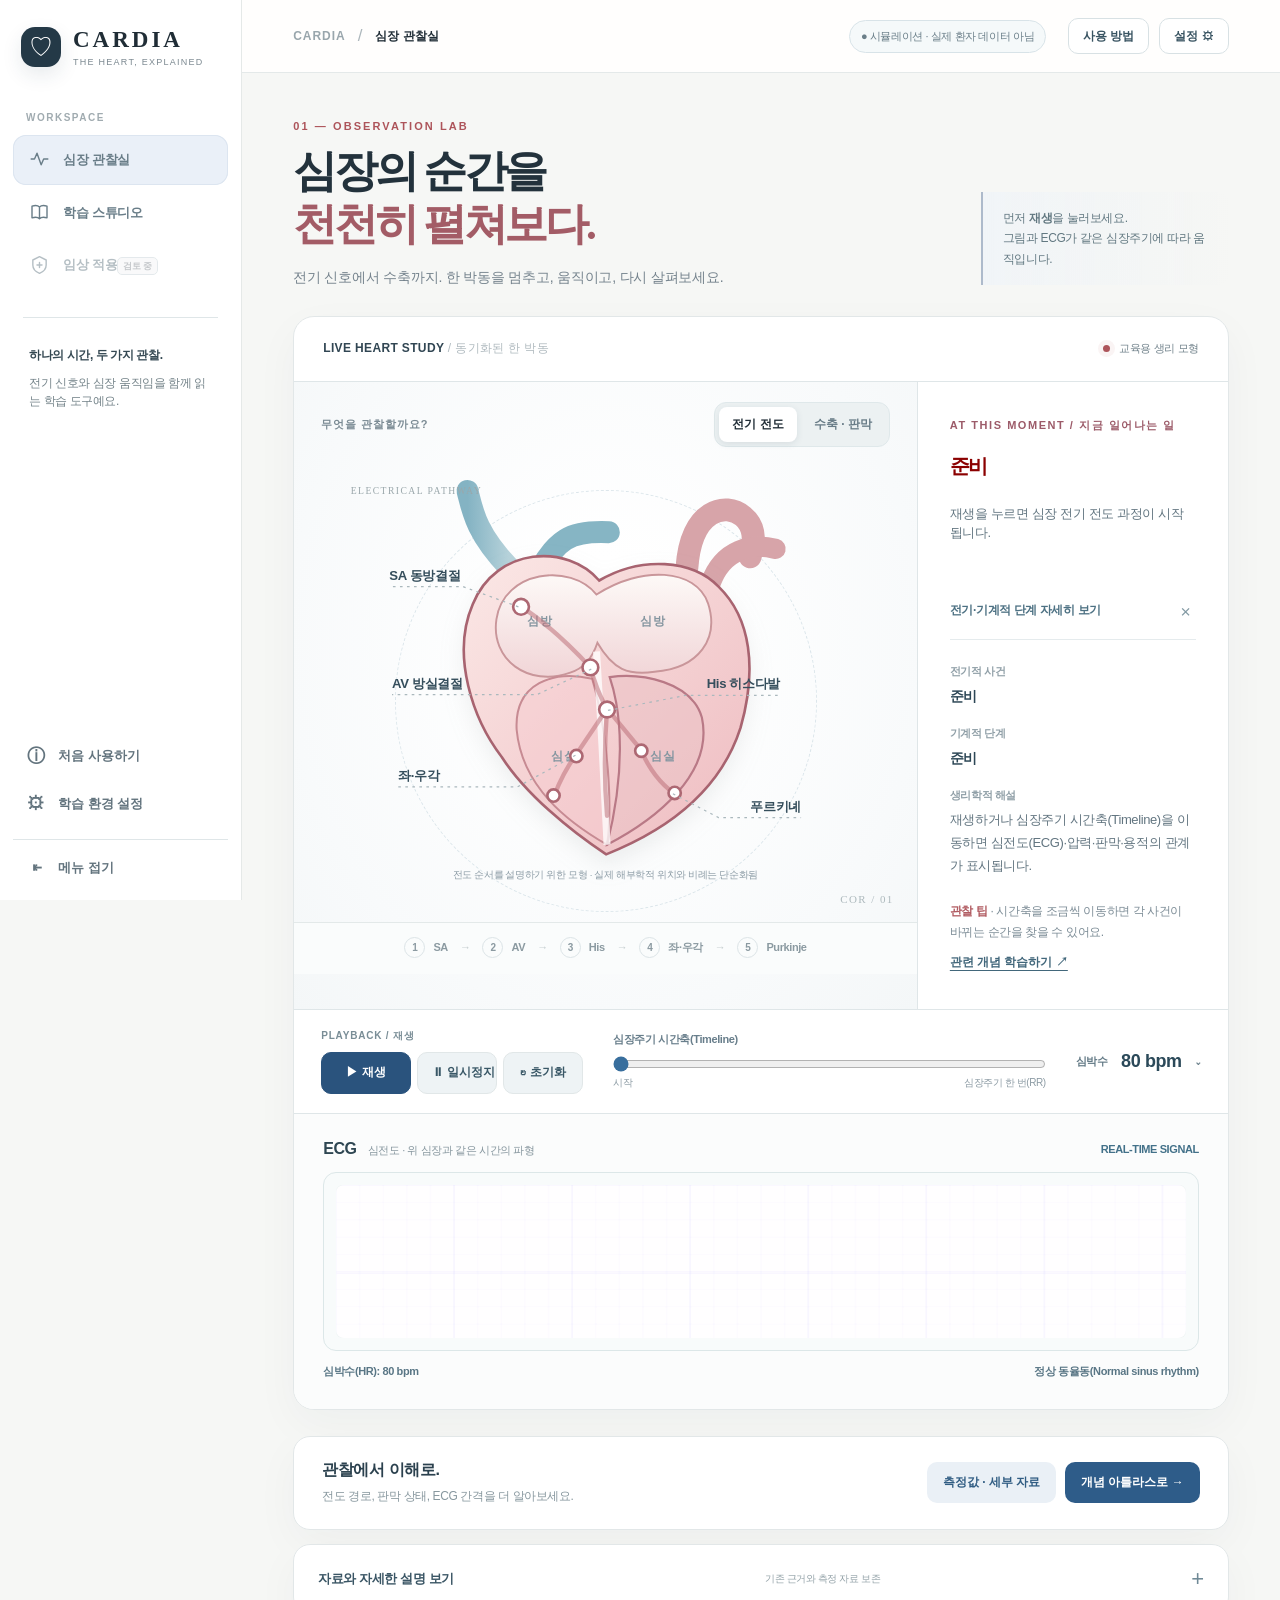
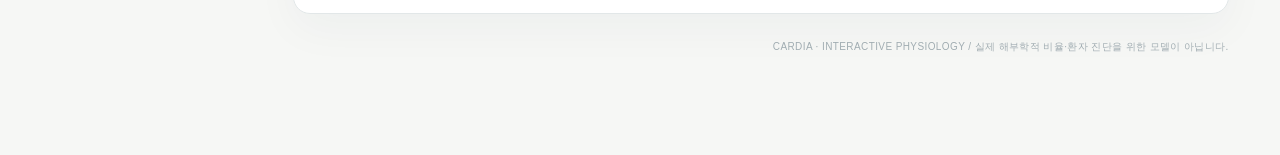
==== commit 1078a1bd: "build(cardia): refresh standalone v8 review with mobile navigation and route label improvements" ====
--- a/prototypes/cardia-v8/index.html
+++ b/prototypes/cardia-v8/index.html
@@ -3348,6 +3348,15 @@
 @media(max-width:360px){#v8Learning .v8-lesson-top{display:block}.v8-lesson-tools{margin-top:11px}.v8-stepper button{font-size:10px!important}.v8-stepper button i{display:none}.v8-sequence{grid-template-columns:1fr}.v8-seq-item:not(:last-child):after{display:none}}
 @media(prefers-reduced-motion:reduce){#v8Learning *,#v7App .v8-nav-slider{transition:none!important;animation:none!important}::view-transition-old(v7-page),::view-transition-new(v7-page){animation:none!important}}
 .app[data-ps6-less-motion='true'] #v8Learning *{transition:none!important;animation:none!important}
+
+/* Mobile path selection is a compact horizontal strip, not a long wall of cards. */
+@media(max-width:650px){
+  #v8Learning .v8-path header{padding:17px 19px 11px}
+  #v8Learning .v8-path h2{font-size:17px;margin:7px 0 5px}
+  #v8Learning .v8-lesson-list{display:flex;gap:8px;overflow-x:auto;overscroll-behavior-inline:contain;scroll-snap-type:x proximity;padding:10px 14px 14px;scrollbar-width:thin}
+  #v8Learning .v8-path-item{flex:0 0 min(72vw,232px);min-width:0;scroll-snap-align:start;min-height:68px!important;margin:0!important;padding:9px 10px!important}
+  #v8Learning .v8-path-text small{display:-webkit-box;-webkit-box-orient:vertical;-webkit-line-clamp:2;white-space:normal;overflow:hidden}
+}
 </style>
 </head>
 <body>
@@ -10404,6 +10413,14 @@
   }
   // Route direction used by main-tab View Transition animations.
   for(const [id,direction] of [['v113TabLearning','forward'],['v113TabSimulator','reverse'],['v7Study','forward'],['v7GoTheory','forward'],['v8Previous','reverse'],['v8Next','forward']])$(id)?.addEventListener('click',()=>{document.documentElement.dataset.v8Direction=direction;},{capture:true});
+  // The learning route is a new studio, not the previous concept atlas.
+  const learningNavLabel = $('v113TabLearning')?.querySelector('.ps6-nav-label');
+  if (learningNavLabel?.firstChild) learningNavLabel.firstChild.textContent = '학습 스튜디오';
+  const syncLearningBreadcrumb = () => {
+    if (root.CardiacMainTabs.active === 'learning') $('v7CurrentPlace').textContent = '학습 스튜디오';
+  };
+  new MutationObserver(syncLearningBreadcrumb).observe(screen, { attributes: true, attributeFilter: ['hidden'] });
+  syncLearningBreadcrumb();
   rootEl.dataset.available=available().map(x=>x.id).join('/');
   render();
   root.CardiaV8=Object.freeze({ready:true,version:'inquiry-studio-v8',get activeUnit(){return item().id},get phase(){return phase},get wiggersEnabled(){return available().some(x=>x.id==='unit-wiggers')},get practiceAnswer(){return answers[item().id]},selectUnit:choose,selectPhase:switchPhase});
